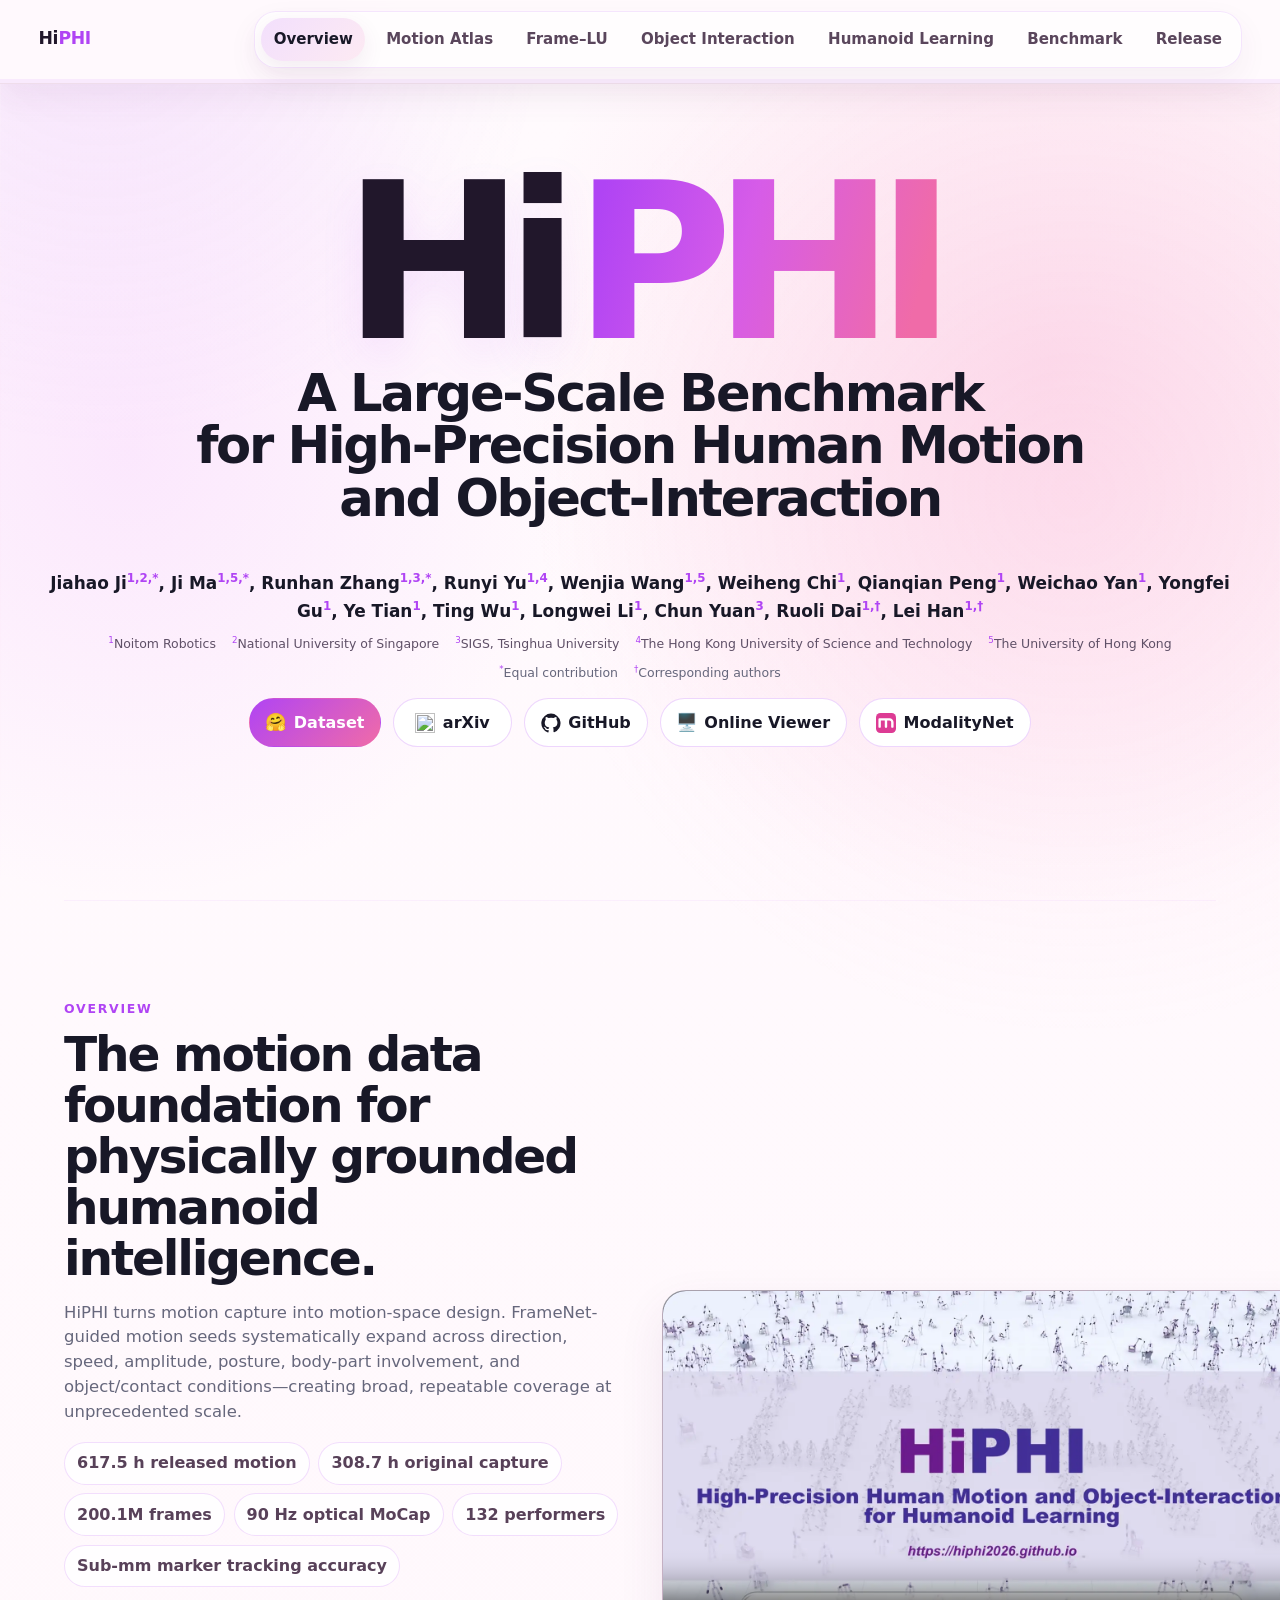
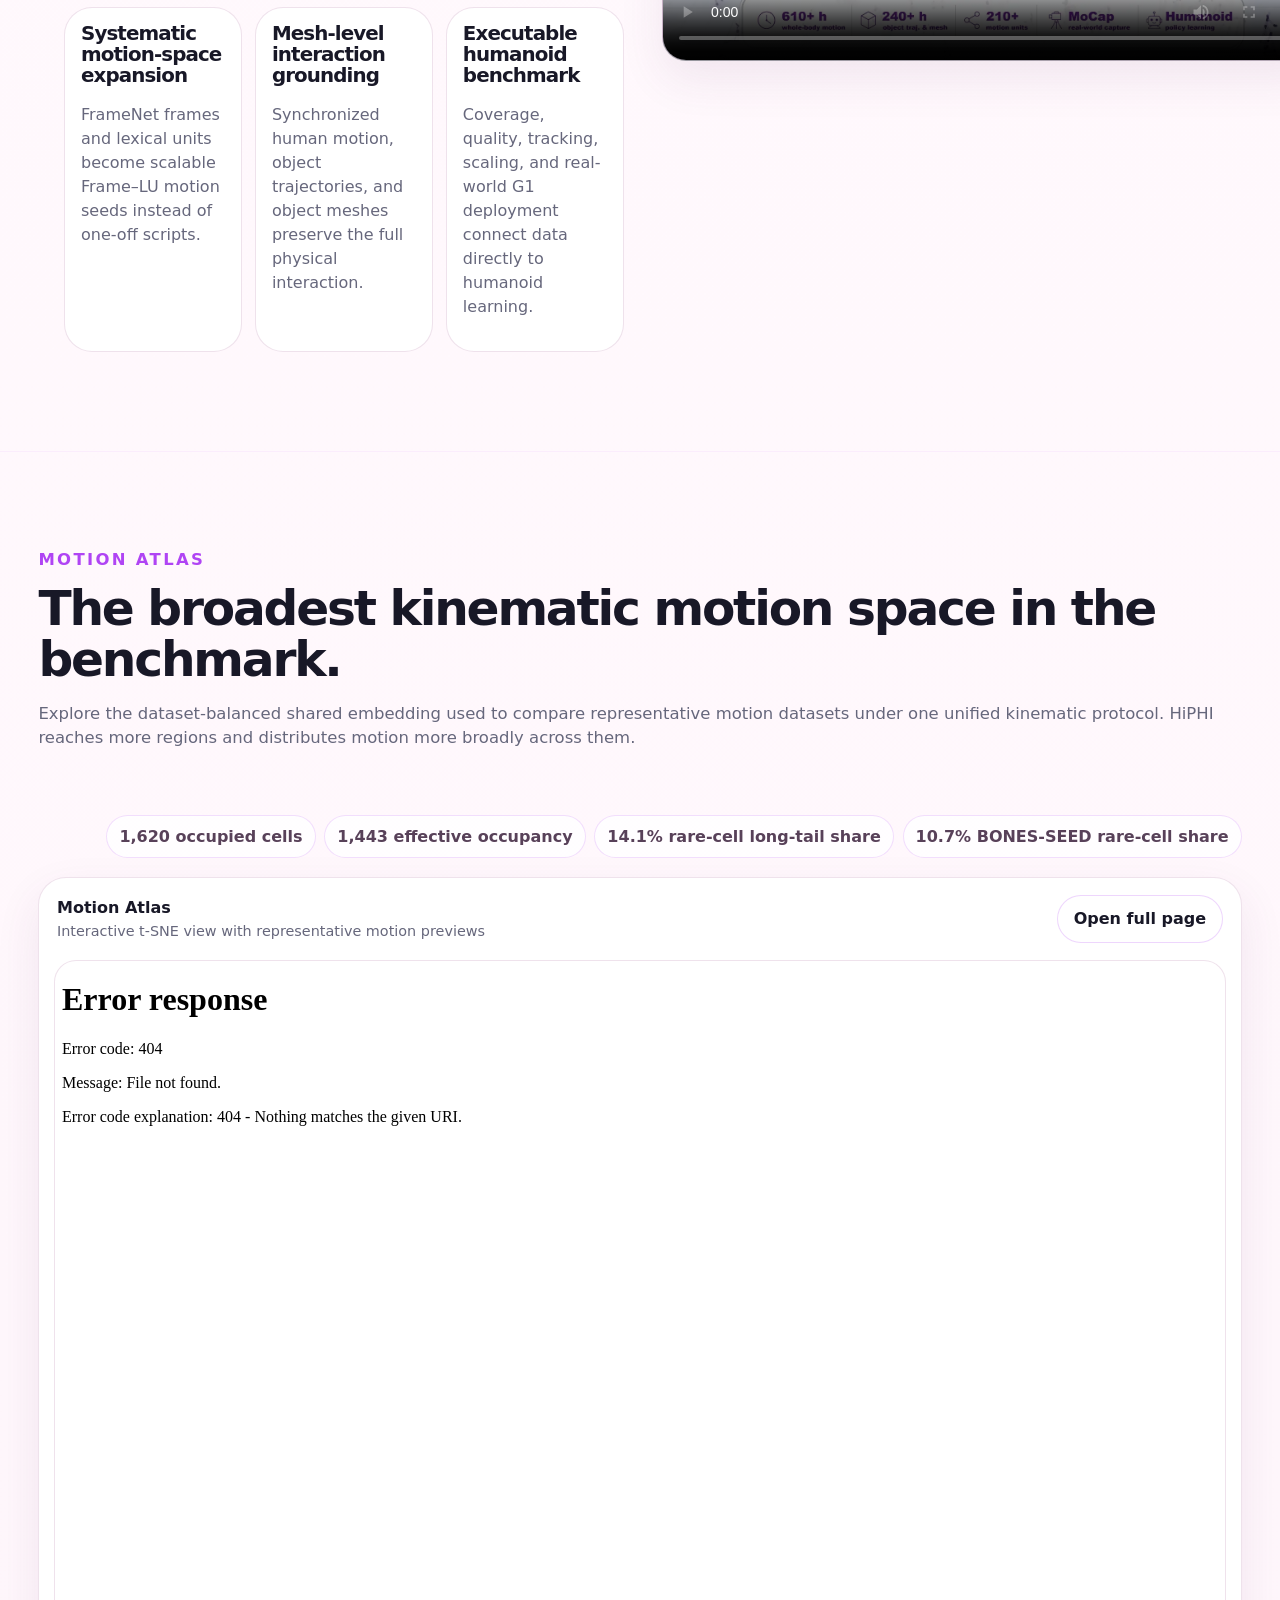
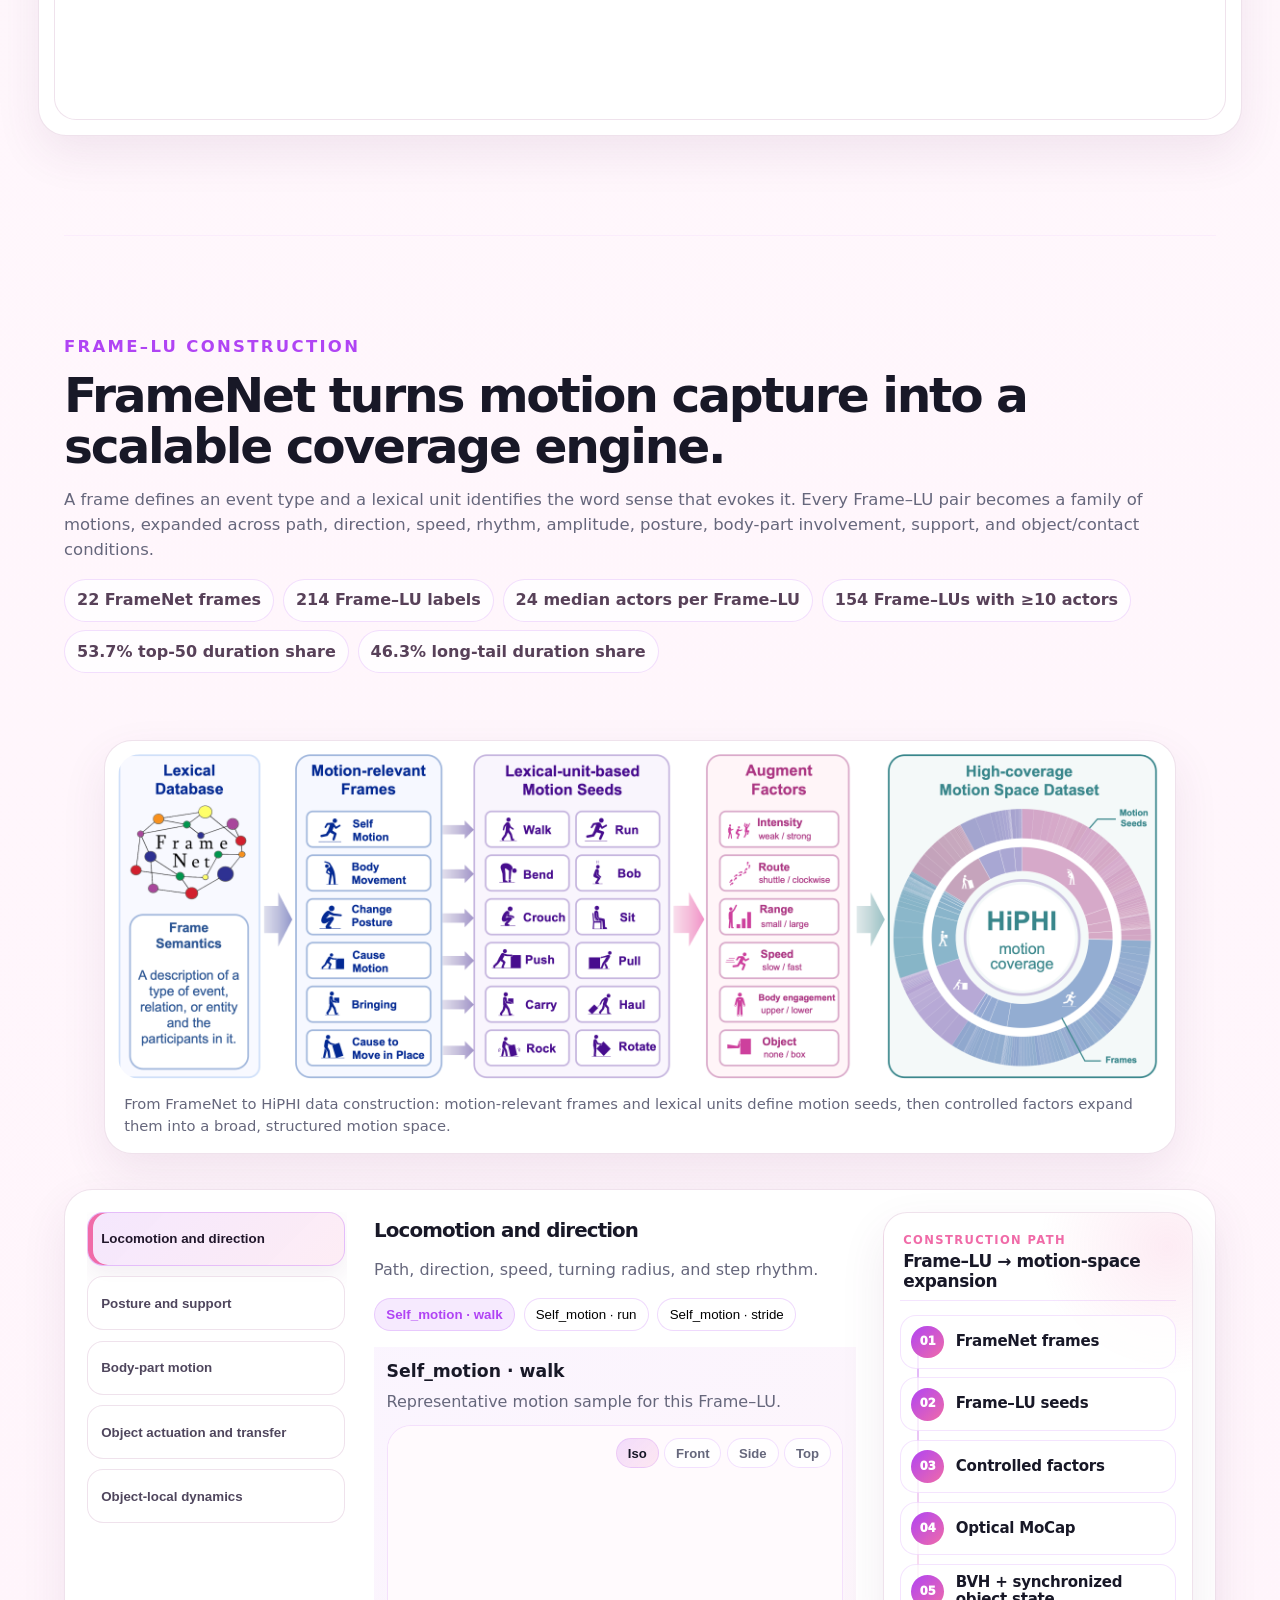
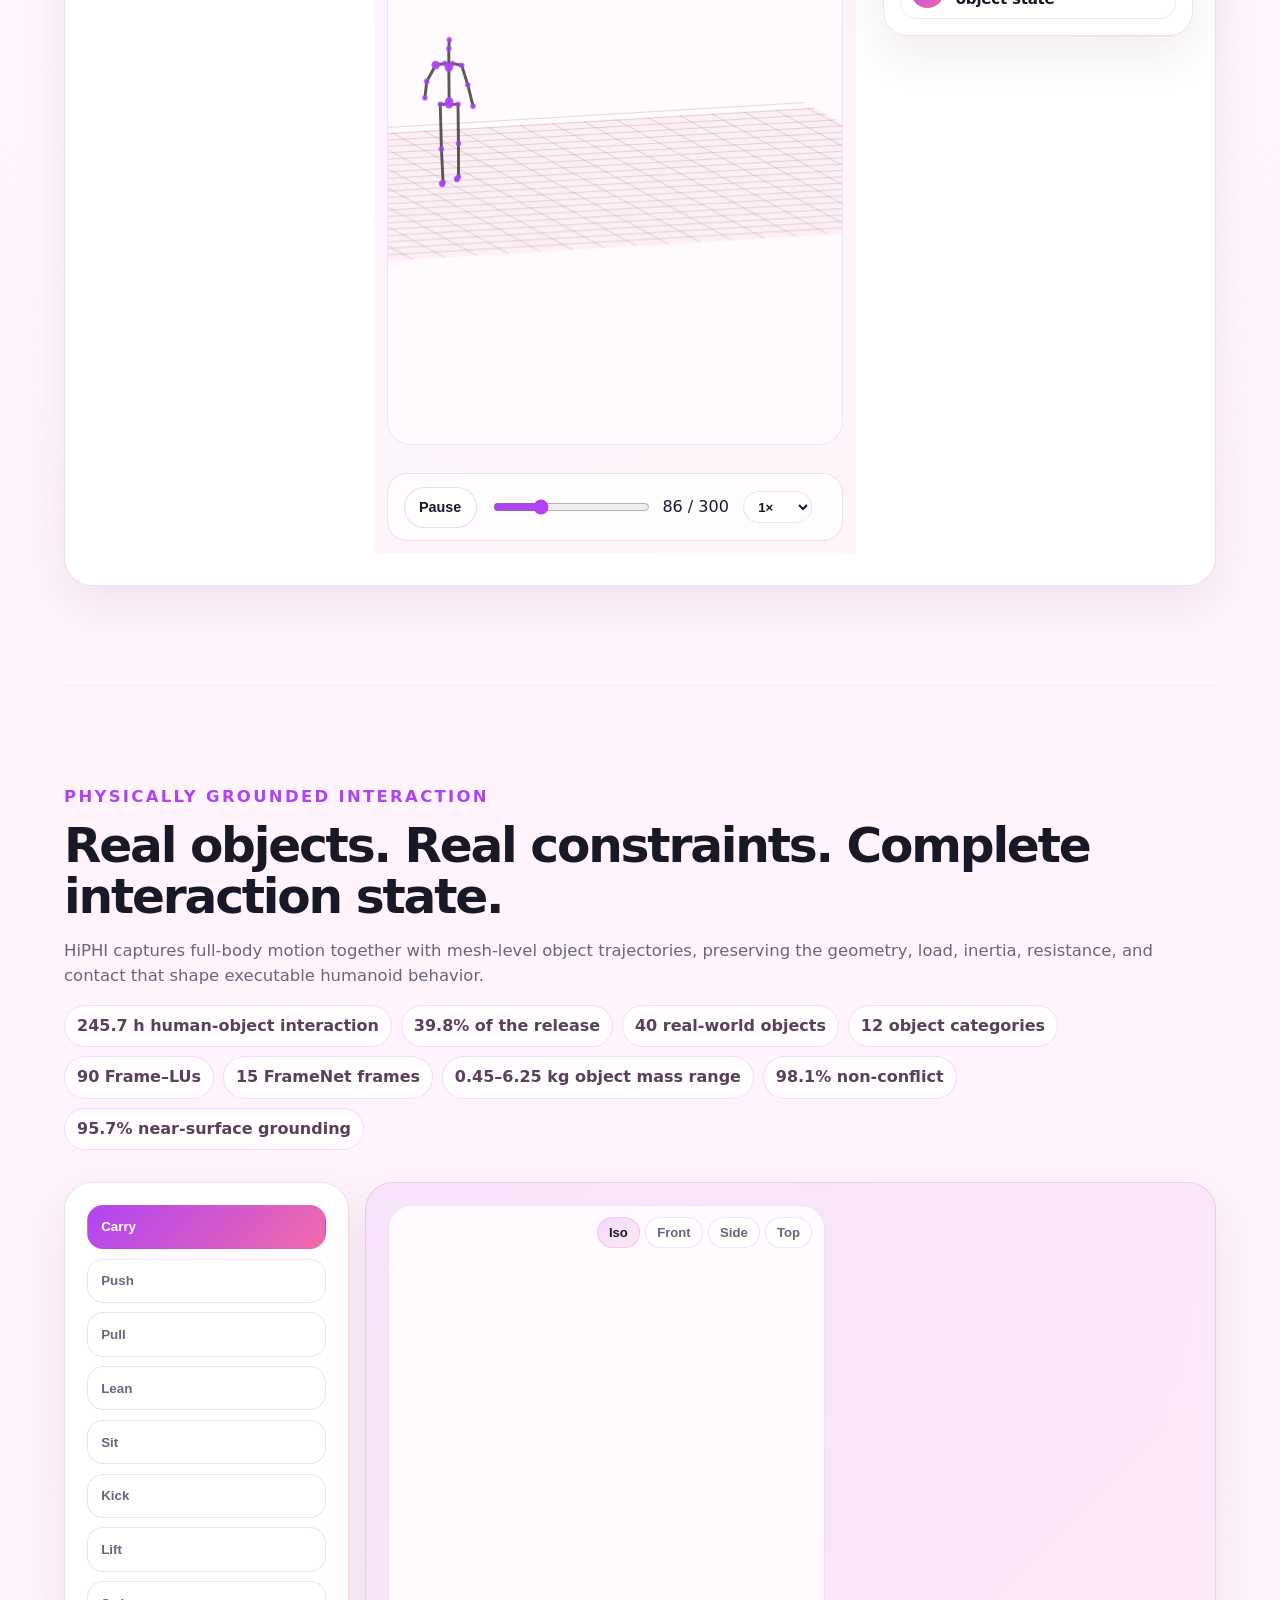
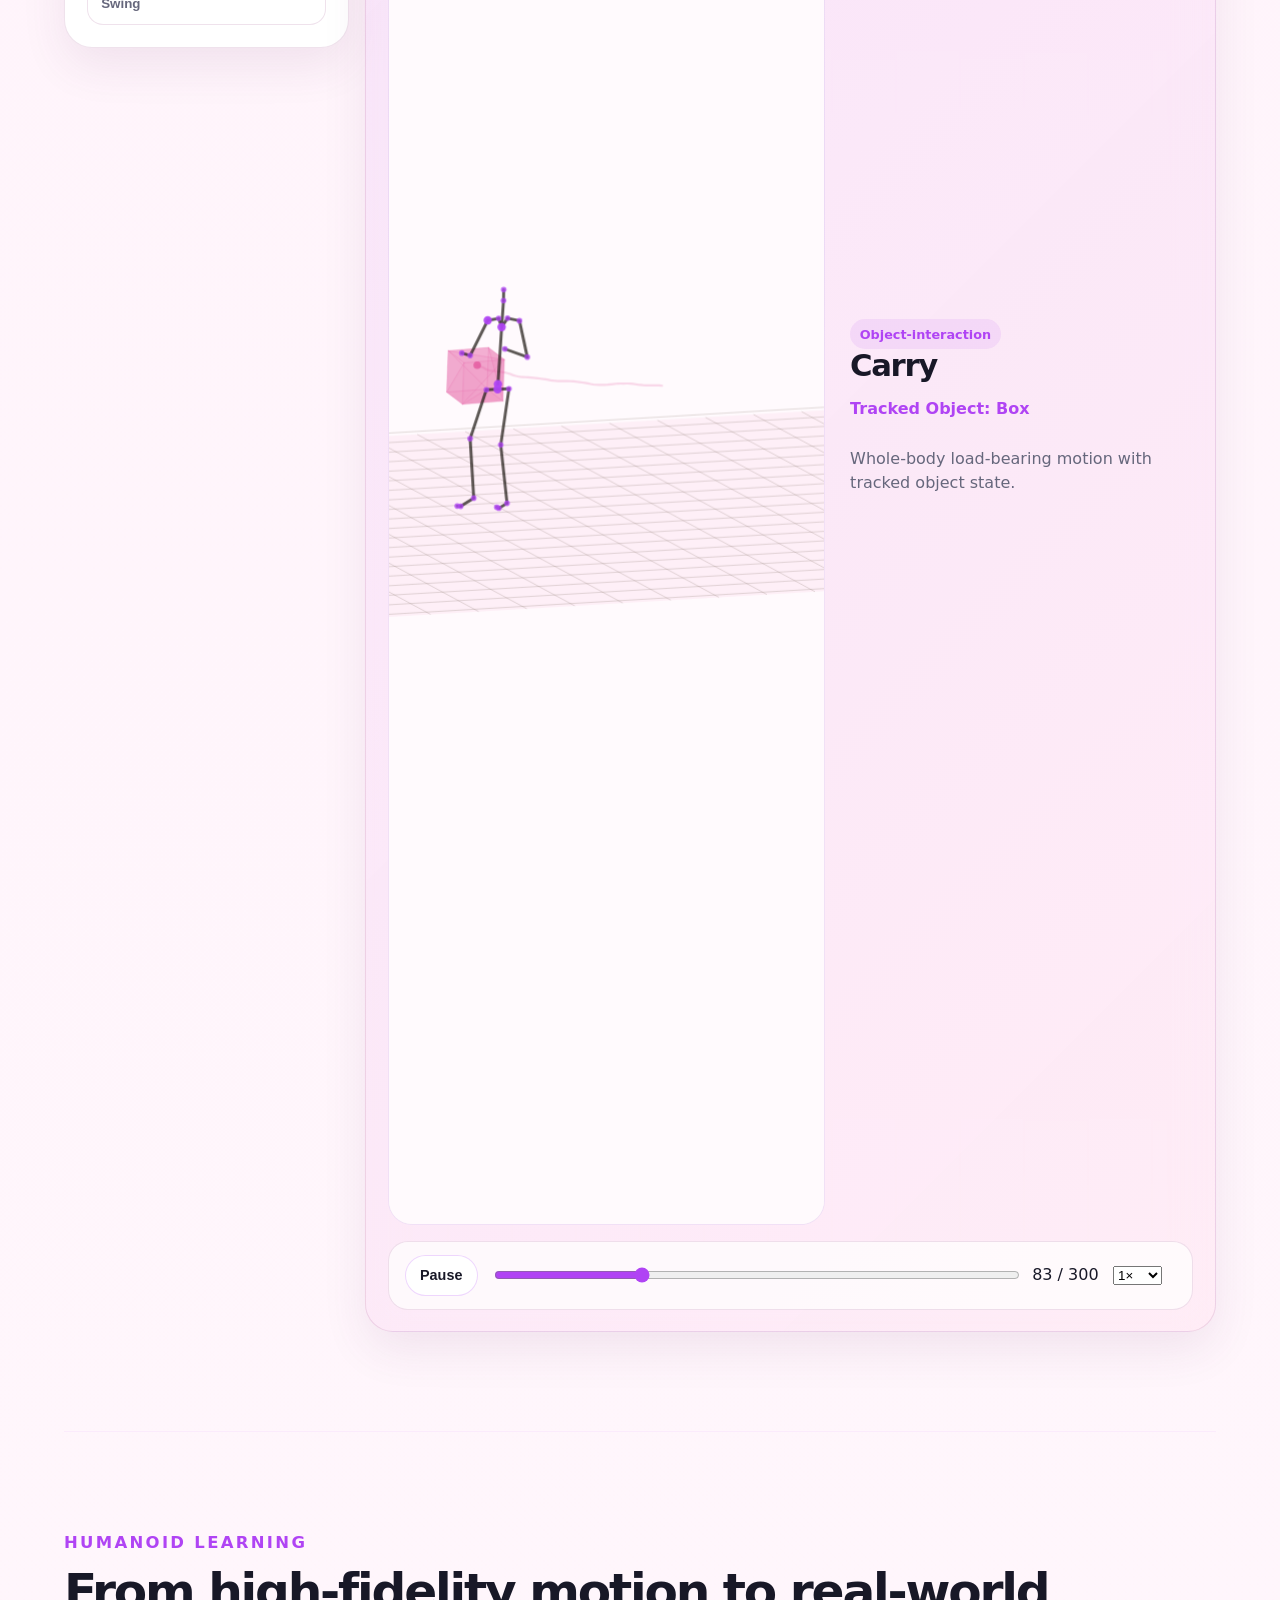
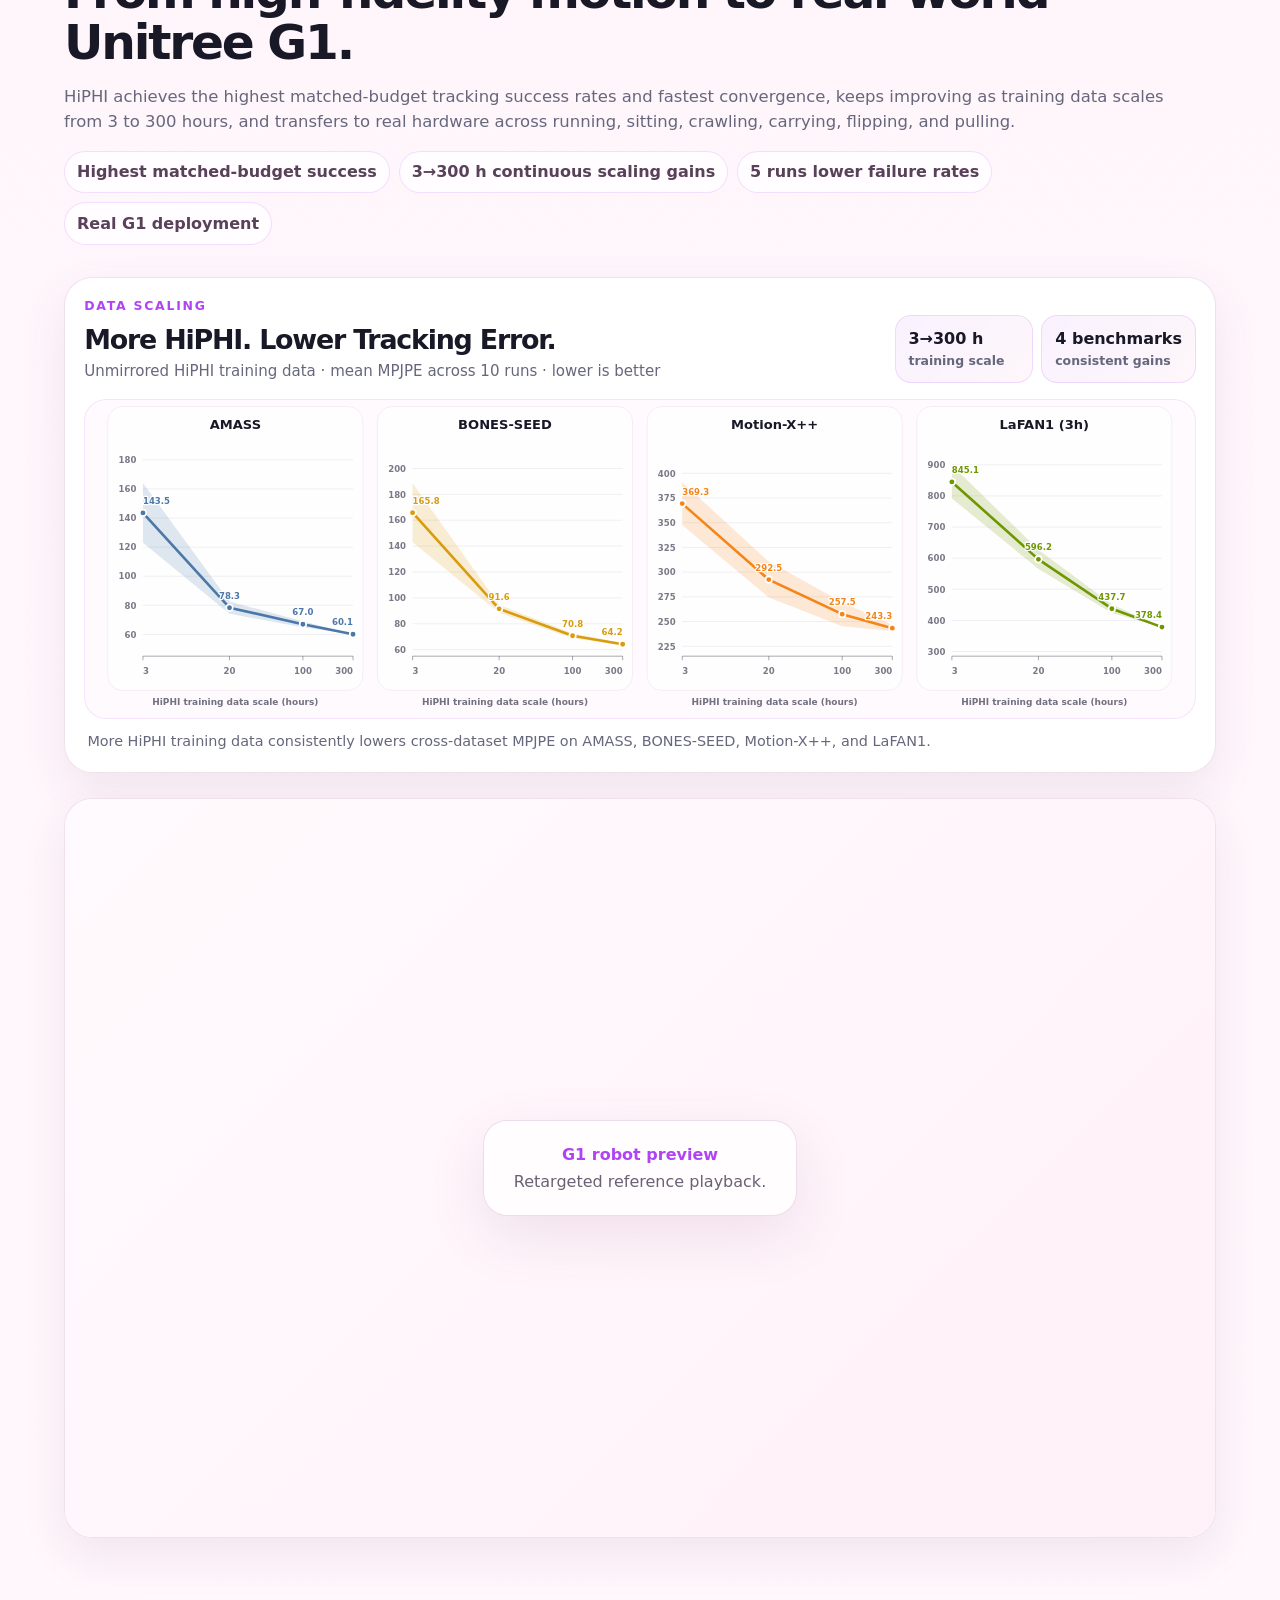
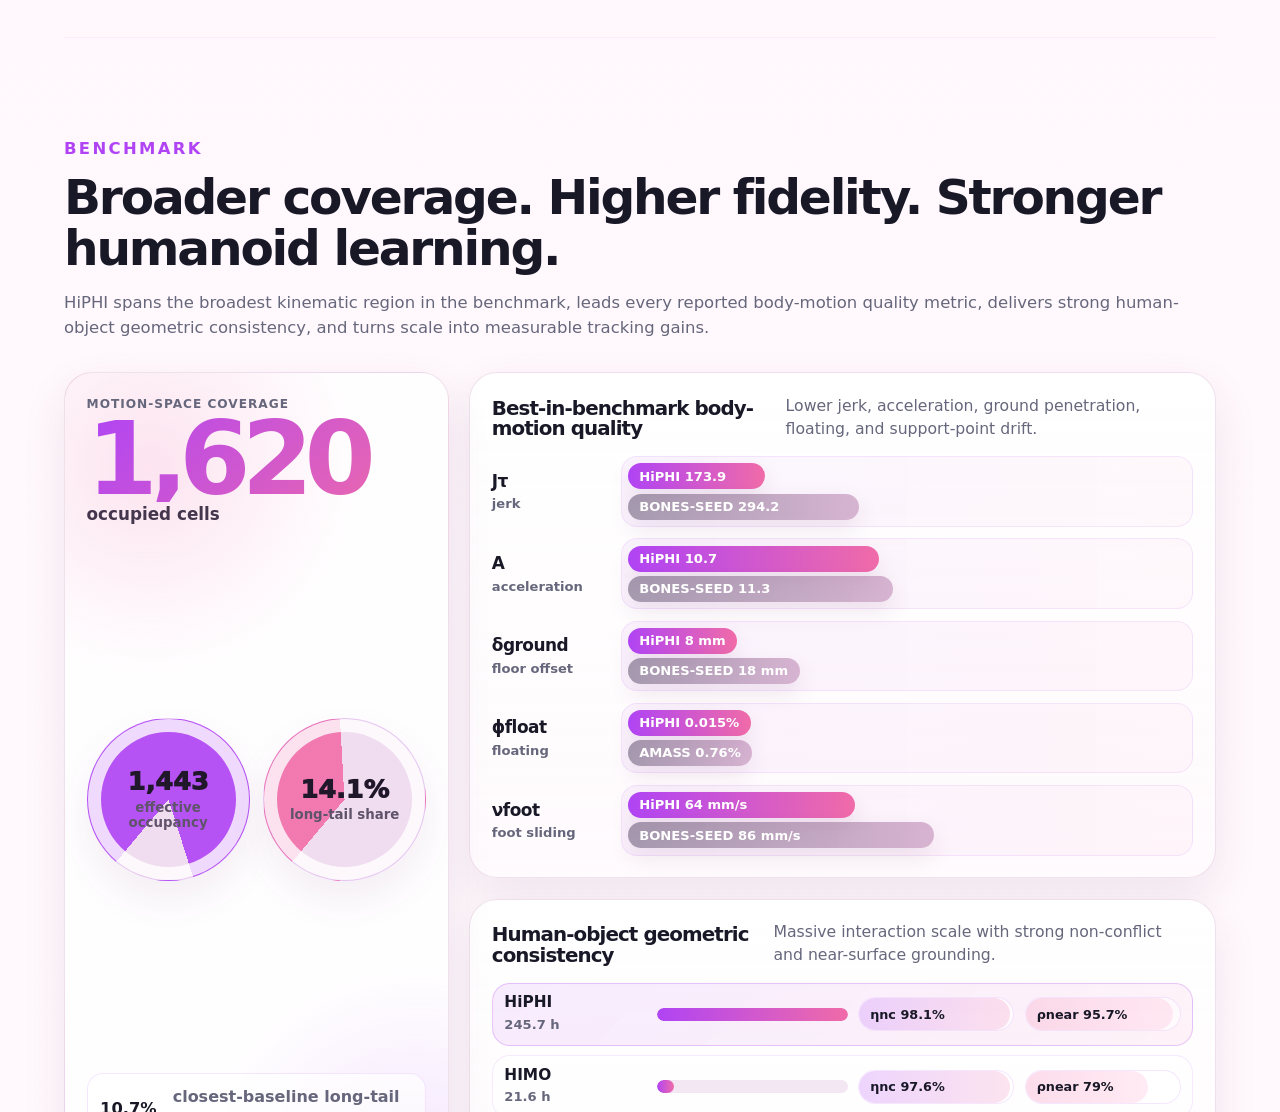
==== full.html @ 1344aebc "Link the paper and online viewer" ====
<!doctype html>
<html lang="en">
<head>
  <meta charset="utf-8">
  <meta name="viewport" content="width=device-width, initial-scale=1">
  <meta name="description" content="HiPHI is a 617.5-hour high-fidelity optical MoCap dataset and benchmark that expands motion-space coverage and powers real-world humanoid learning.">
  <title>HiPHI: A Large-Scale Benchmark for High-Precision Human Motion and Object-Interaction</title>
  <link rel="icon" href="icon.svg?v=2" type="image/svg+xml">
  <link rel="stylesheet" href="static/css/hiphi.css">
</head>
<body>
  <a class="skip-link" href="#main">Skip to content</a>
  <header class="site-header" aria-label="Primary navigation">
    <nav class="nav-shell">
      <a class="brand" href="#top" aria-label="HiPHI home"><span><span class="brand-hi">Hi</span><span class="brand-phi">PHI</span></span></a>
      <button class="nav-toggle" type="button" aria-label="Toggle navigation" aria-expanded="false">☰</button>
      <div class="nav-links" data-nav-links>
        <a href="#overview">Overview</a>
        <a href="#motion-atlas">Motion Atlas</a>
        <a href="#frame-lu">Frame–LU</a>
        <a href="#object-interaction">Object Interaction</a>
        <a href="#g1">Humanoid Learning</a>
        <a href="#benchmark">Benchmark</a>
        <a href="#release">Release</a>
      </div>
    </nav>
    <div class="scroll-progress" aria-hidden="true"><span></span></div>
  </header>

  <main id="main">
    <section id="top" class="hero section-pad site-section hero-title-cover">
      <div class="hero-bg" aria-hidden="true"></div>
      <div class="hero-shell">
        <div class="hero-main hero-main-titleonly">
          <div class="hero-copy">
            <h1 class="hero-wordmark" aria-label="HiPHI"><span class="wordmark-hi">Hi</span><span class="wordmark-phi">PHI</span></h1>
            <h2 class="title-lines"><span>A Large-Scale Benchmark</span><span>for High-Precision Human Motion</span><span>and Object-Interaction</span></h2>
            <div class="paper-byline" aria-label="Paper authors and affiliations">
              <p class="author-list">Jiahao Ji<sup>1,2,*</sup>, Ji Ma<sup>1,5,*</sup>, Runhan Zhang<sup>1,3,*</sup>, Runyi Yu<sup>1,4</sup>, Wenjia Wang<sup>1,5</sup>, Weiheng Chi<sup>1</sup>, Qianqian Peng<sup>1</sup>, Weichao Yan<sup>1</sup>, Yongfei Gu<sup>1</sup>, Ye Tian<sup>1</sup>, Ting Wu<sup>1</sup>, Longwei Li<sup>1</sup>, Chun Yuan<sup>3</sup>, Ruoli Dai<sup>1,†</sup>, Lei Han<sup>1,†</sup></p>
              <p class="affiliation-list"><span><sup>1</sup>Noitom Robotics</span><span><sup>2</sup>National University of Singapore</span><span><sup>3</sup>SIGS, Tsinghua University</span><span><sup>4</sup>The Hong Kong University of Science and Technology</span><span><sup>5</sup>The University of Hong Kong</span></p>
              <p class="author-notes"><span><sup>*</sup>Equal contribution</span><span><sup>†</sup>Corresponding authors</span></p>
            </div>
            <nav class="hero-actions project-links" aria-label="Project resources">
              <a class="btn primary" href="https://huggingface.co/datasets/noitomrobotics/HiPHI" target="_blank" rel="noopener"><span class="btn-icon" aria-hidden="true">🤗</span>Dataset</a>
              <a class="btn" href="http://arxiv.org/abs/2608.16222" target="_blank" rel="noopener"><img class="btn-icon resource-icon" src="https://arxiv.org/static/browse/0.3.4/images/icons/favicon-32x32.png" width="18" height="18" alt="" aria-hidden="true">arXiv</a>
              <a class="btn" href="https://github.com/noitom-robotics/hiphi" target="_blank" rel="noopener"><img class="btn-icon resource-icon" src="static/icons/github.svg" alt="" aria-hidden="true">GitHub</a>
              <a class="btn" href="https://hiphi-viewer.modalitynet.com/" target="_blank" rel="noopener"><span class="btn-icon" aria-hidden="true">🖥️</span>Online Viewer</a>
              <a class="btn" href="https://modalitynet.com/" target="_blank" rel="noopener"><img class="btn-icon resource-icon" src="static/icons/modalitynet.svg" alt="" aria-hidden="true">ModalityNet</a>
            </nav>
          </div>
        </div>
      </div>
    </section>

    <section id="overview" class="section-pad content-grid overview-grid site-section">
      <div class="overview-copy">
        <p class="eyebrow">Overview</p>
        <h2>The motion data foundation for physically grounded humanoid intelligence.</h2>
        <p class="section-lede">HiPHI turns motion capture into motion-space design. FrameNet-guided motion seeds systematically expand across direction, speed, amplitude, posture, body-part involvement, and object/contact conditions—creating broad, repeatable coverage at unprecedented scale.</p>
        <div class="metric-chips overview-facts" aria-label="Dataset facts">
          <span><b data-stat-key="totalDurationHours" data-stat-format="hours">617.5 h</b> released motion</span>
          <span><b data-stat-key="originalDurationHours" data-stat-format="hours">308.7 h</b> original capture</span>
          <span><b data-stat-key="totalFramesMillions" data-stat-format="millions">200.1M</b> frames</span>
          <span><b data-stat-key="captureFrameRateHz" data-stat-format="hz">90 Hz</b> optical MoCap</span>
          <span><b data-stat-key="performers">132</b> performers</span>
          <span><b>Sub-mm</b> marker tracking accuracy</span>
        </div>
        <div class="overview-cards">
          <article class="card"><h3>Systematic motion-space expansion</h3><p>FrameNet frames and lexical units become scalable Frame–LU motion seeds instead of one-off scripts.</p></article>
          <article class="card"><h3>Mesh-level interaction grounding</h3><p>Synchronized human motion, object trajectories, and object meshes preserve the full physical interaction.</p></article>
          <article class="card"><h3>Executable humanoid benchmark</h3><p>Coverage, quality, tracking, scaling, and real-world G1 deployment connect data directly to humanoid learning.</p></article>
        </div>
      </div>
      <div id="overview-video" class="video-frame overview-video cardless">
        <video controls preload="metadata" poster="static/images/hero_poster.webp">
          <source src="static/videos/HiPHI_demo_video_web.mp4" type="video/mp4">
        </video>
      </div>
    </section>

    <section id="motion-atlas" class="section-pad atlas-section site-section">
      <div class="wide-grid section-heading atlas-heading">
        <div>
          <p class="eyebrow">Motion Atlas</p>
          <h2>The broadest kinematic motion space in the benchmark.</h2>
          <p>Explore the dataset-balanced shared embedding used to compare representative motion datasets under one unified kinematic protocol. HiPHI reaches more regions and distributes motion more broadly across them.</p>
        </div>
        <div class="metric-chips atlas-metrics">
          <span><b data-stat-key="occupiedCells">1620</b> occupied cells</span>
          <span><b data-stat-key="effectiveOccupancy">1443</b> effective occupancy</span>
          <span><b data-stat-key="longTailSharePercent" data-stat-format="percent">14.1%</b> rare-cell long-tail share</span>
          <span><b data-stat-key="closestBaselineLongTailSharePercent" data-stat-format="percent">10.7%</b> BONES-SEED rare-cell share</span>
        </div>
      </div>
      <div class="atlas-frame-wrap wide-grid card">
        <div class="module-head">
          <div><strong>Motion Atlas</strong><span>Interactive t-SNE view with representative motion previews</span></div>
          <a class="btn" href="static/interactive/tSNE_explorer.html" target="_blank" rel="noopener">Open full page</a>
        </div>
        <iframe title="HiPHI Motion Atlas" src="static/interactive/tSNE_explorer.html" loading="lazy"></iframe>
      </div>
    </section>

    <section id="frame-lu" class="section-pad content-grid frame-section site-section">
      <div class="section-heading compact">
        <p class="eyebrow">Frame–LU construction</p>
        <h2>FrameNet turns motion capture into a scalable coverage engine.</h2>
        <p>A frame defines an event type and a lexical unit identifies the word sense that evokes it. Every Frame–LU pair becomes a family of motions, expanded across path, direction, speed, rhythm, amplitude, posture, body-part involvement, support, and object/contact conditions.</p>
        <div class="metric-chips">
          <span><b data-stat-key="framenetFrames">22</b> FrameNet frames</span>
          <span><b data-stat-key="frameLuLabels">214</b> Frame–LU labels</span>
          <span><b data-stat-key="medianActorsPerFrameLu">24</b> median actors per Frame–LU</span>
          <span><b data-stat-key="frameLusAtLeast10Actors">154</b> Frame–LUs with ≥10 actors</span>
          <span><b data-stat-key="top50FrameLuDurationSharePercent" data-stat-format="percent">53.7%</b> top-50 duration share</span>
          <span><b data-stat-key="remainingFrameLuDurationSharePercent" data-stat-format="percent">46.3%</b> long-tail duration share</span>
        </div>
      </div>
      <figure class="pipeline-figure card">
        <img src="static/images/framenet_pipeline.png" alt="Figure showing the FrameNet to HiPHI data-construction pipeline" loading="lazy">
        <figcaption>From FrameNet to HiPHI data construction: motion-relevant frames and lexical units define motion seeds, then controlled factors expand them into a broad, structured motion space.</figcaption>
      </figure>
      <div class="browser-grid card">
        <div class="family-list" data-frame-family-list></div>
        <div class="example-panel">
          <h3 data-frame-family-title>Loading motion units…</h3>
          <p data-frame-family-description></p>
          <div class="lu-chip-wrap" data-lu-chips></div>
          <div class="preview-card skeleton-card" data-lu-preview>
            <div class="skeleton-lines" aria-hidden="true"></div>
            <div><strong>Representative motion preview</strong><p>Select a Frame–LU chip to inspect a representative motion preview.</p></div>
          </div>
        </div>
        <div class="pipeline card soft-card pipeline-flow frame-flow" aria-label="HiPHI data pipeline">
          <div class="flow-head">
            <span>Construction path</span>
            <strong>Frame–LU → motion-space expansion</strong>
          </div>
          <ol class="flow-steps">
            <li><span>01</span><b>FrameNet frames</b></li>
            <li><span>02</span><b>Frame–LU seeds</b></li>
            <li><span>03</span><b>Controlled factors</b></li>
            <li><span>04</span><b>Optical MoCap</b></li>
            <li><span>05</span><b>BVH + synchronized object state</b></li>
          </ol>
        </div>
      </div>
    </section>

    <section id="object-interaction" class="section-pad content-grid object-section site-section">
      <div class="section-heading compact">
        <p class="eyebrow">Physically grounded interaction</p>
        <h2>Real objects. Real constraints. Complete interaction state.</h2>
        <p>HiPHI captures full-body motion together with mesh-level object trajectories, preserving the geometry, load, inertia, resistance, and contact that shape executable humanoid behavior.</p>
        <div class="metric-chips">
          <span><b data-stat-key="strictObjectInteractionHours" data-stat-format="hours">245.7 h</b> human-object interaction</span>
          <span><b data-stat-key="strictObjectInteractionSharePercent" data-stat-format="percent">39.8%</b> of the release</span>
          <span><b data-stat-key="objectInstances">40</b> real-world objects</span>
          <span><b data-stat-key="objectCategories">12</b> object categories</span>
          <span><b data-stat-key="hoiFrameLuLabels">90</b> Frame–LUs</span>
          <span><b data-stat-key="hoiFrameNetFrames">15</b> FrameNet frames</span>
          <span><b>0.45–6.25 kg</b> object mass range</span>
          <span>98.1% non-conflict</span>
          <span>95.7% near-surface grounding</span>
        </div>
      </div>
      <div class="interaction-layout">
        <div class="tabs card" data-object-tabs></div>
        <article class="object-card card glass" data-object-card></article>
      </div>
    </section>

    <section id="g1" class="section-pad content-grid g1-section site-section">
      <div class="section-heading compact">
        <p class="eyebrow">Humanoid learning</p>
        <h2>From high-fidelity motion to real-world Unitree G1.</h2>
        <p>HiPHI achieves the highest matched-budget tracking success rates and fastest convergence, keeps improving as training data scales from 3 to 300 hours, and transfers to real hardware across running, sitting, crawling, carrying, flipping, and pulling.</p>
        <div class="metric-chips">
          <span><b>Highest</b> matched-budget success</span>
          <span><b>3→300 h</b> continuous scaling gains</span>
          <span><b>5 runs</b> lower failure rates</span>
          <span><b>Real G1</b> deployment</span>
        </div>
      </div>
      <figure class="card scaling-card">
        <div class="scaling-card-head">
          <div>
            <p class="eyebrow">Data scaling</p>
            <h3>More HiPHI. Lower Tracking Error.</h3>
            <p>Unmirrored HiPHI training data · mean MPJPE across 10 runs · lower is better</p>
          </div>
          <div class="scaling-kpis" aria-label="Scaling experiment summary">
            <span><b>3→300 h</b> training scale</span>
            <span><b>4 benchmarks</b> consistent gains</span>
          </div>
        </div>
        <div class="scaling-chart-scroll" tabindex="0" aria-label="Horizontally scrollable scaling chart on compact screens">
          <svg data-scaling-chart viewBox="0 0 1360 390" role="img" aria-labelledby="scaling-chart-title scaling-chart-desc">
            <title id="scaling-chart-title">HiPHI humanoid tracking scaling curves</title>
            <desc id="scaling-chart-desc">Mean MPJPE decreases as HiPHI training data increases from 3 to 300 hours across AMASS, BONES-SEED, Motion-X++, and LaFAN1.</desc>
          </svg>
        </div>
        <figcaption>More HiPHI training data consistently lowers cross-dataset MPJPE on AMASS, BONES-SEED, Motion-X++, and LaFAN1.</figcaption>
      </figure>
      <div class="g1-player card glass g1-mesh-player">
        <iframe class="g1-mesh-frame" data-heavy-iframe data-src="static/interactive/g1_motion_browser.html?embed=1" title="G1 robot mesh playback" loading="lazy" srcdoc="&lt;!doctype html&gt;&lt;meta charset=&quot;utf-8&quot;&gt;&lt;style&gt;html,body{height:100%;margin:0}body{display:grid;place-items:center;background:linear-gradient(135deg,#fffafd,#fff1f8);font-family:Inter,system-ui,sans-serif;color:#181827}.box{text-align:center;border:1px solid rgba(154,75,139,.18);border-radius:24px;padding:24px 30px;background:rgba(255,255,255,.78);box-shadow:0 20px 60px rgba(104,44,98,.10)}b{color:#b044f4}p{color:#696174;margin:.45rem 0 0}&lt;/style&gt;&lt;div class=&quot;box&quot;&gt;&lt;b&gt;G1 robot preview&lt;/b&gt;&lt;p&gt;Retargeted reference playback.&lt;/p&gt;&lt;/div&gt;"></iframe>
      </div>
    </section>

    <section id="benchmark" class="section-pad content-grid benchmark-section site-section">
      <div class="section-heading compact">
        <p class="eyebrow">Benchmark</p>
        <h2>Broader coverage. Higher fidelity. Stronger humanoid learning.</h2>
        <p>HiPHI spans the broadest kinematic region in the benchmark, leads every reported body-motion quality metric, delivers strong human-object geometric consistency, and turns scale into measurable tracking gains.</p>
      </div>
      <div class="benchmark-redesign">
        <article class="card glass benchmark-hero-card">
          <div class="benchmark-kpi-main">
            <span>Motion-space coverage</span>
            <strong data-stat-key="occupiedCells">1620</strong>
            <em>occupied cells</em>
          </div>
          <div class="coverage-rings" aria-label="Coverage summary">
            <div class="coverage-ring ring-primary"><span data-stat-key="effectiveOccupancy">1443</span><small>effective occupancy</small></div>
            <div class="coverage-ring ring-secondary"><span data-stat-key="longTailSharePercent" data-stat-format="percent">14.1%</span><small>long-tail share</small></div>
          </div>
          <div class="benchmark-mini-stats">
            <span><b data-stat-key="closestBaselineLongTailSharePercent" data-stat-format="percent">10.7%</b> closest-baseline long-tail share</span>
            <span><b>55×55</b> coverage grid</span>
            <span><b>HiPHI</b> highlighted across comparisons</span>
          </div>
        </article>

        <article class="card benchmark-visual-card benchmark-precision-card">
          <div class="benchmark-card-head">
            <h3>Best-in-benchmark body-motion quality</h3>
            <p>Lower jerk, acceleration, ground penetration, floating, and support-point drift.</p>
          </div>
          <div class="precision-bars" data-precision-bar-list></div>
        </article>

        <article class="card benchmark-visual-card benchmark-object-card">
          <div class="benchmark-card-head">
            <h3>Human-object geometric consistency</h3>
            <p>Massive interaction scale with strong non-conflict and near-surface grounding.</p>
          </div>
          <div class="object-benchmark-bars" data-object-bar-list></div>
        </article>

        <article class="card table-card benchmark-table-card">
          <div class="benchmark-card-head">
            <h3>Detailed values</h3>
            <p>Compact numeric tables for exact comparison.</p>
          </div>
          <div class="benchmark-table-columns">
            <div class="table-wrap" data-body-table></div>
            <div class="table-wrap" data-object-table></div>
          </div>
        </article>
      </div>
    </section>

    <section id="release" class="section-pad content-grid release-section site-section">
      <div class="release-top">
        <div class="release-copy">
          <p class="eyebrow">Release</p>
          <h2>A research-ready benchmark built to scale.</h2>
          <p>The 617.5-hour release combines high-fidelity BVH motion, synchronized object trajectories and meshes, Frame–LU indexing, natural-language descriptions, and rich metadata in one unified resource for humanoid learning.</p>
        </div>
      </div>
      <div class="release-grid release-grid-wide">
        <article class="release-list card release-format-card">
          <h3>Data format</h3>
          <ul class="release-format-list">
            <li><b>BVH</b><span>human motion</span></li>
            <li><b>Object trajectories</b><span>synchronized state</span></li>
            <li><b>Object meshes</b><span>interaction geometry</span></li>
            <li><b>Frame–LU index</b><span>motion-space meaning</span></li>
            <li><b>Descriptions + metadata</b><span>retrieval-ready records</span></li>
          </ul>
        </article>
        <article class="release-list card release-metadata-card">
          <h3>Metadata fields</h3>
          <div class="field-list release-field-grid">
            <span>motion_id</span><span>frame</span><span>lu</span><span>frame_lu</span><span>duration_sec</span><span>frame_count</span><span>actor_id</span><span>text_annotation</span><span>is_hoi</span><span>object_categories</span><span>mirrored</span><span>dataset</span><span>fps</span><span>actor_metadata</span><span>objects</span><span>object_id</span><span>object_category</span><span>trajectory_path</span><span>mesh_id</span><span>mesh_path</span>
          </div>
        </article>
        <article class="release-list card release-license-card">
          <h3>License</h3>
          <p>ModalityNet Open Research License v1.0 for non-commercial scientific research, education, and evaluation.</p>
        </article>
      </div>
    </section>
  </main>

  <footer class="site-footer">
    <div class="content-grid footer-grid">
      <strong>HiPHI</strong>
      <span>High-fidelity motion data for physically grounded humanoid learning.</span>
    </div>
  </footer>

  <script src="static/js/main.js" defer></script>
</body>
</html>
---- static/css/hiphi.css ----
:root {
  --bg: #fffafd;
  --panel: #ffffff;
  --panel-soft: rgba(255, 255, 255, 0.82);
  --ink: #181827;
  --muted: #66677c;
  --line: rgba(154, 75, 139, 0.16);
  --purple: #b044f4;
  --violet: #d65ce8;
  --blue: #f06ba8;
  --pink: #f06ba8;
  --cyan: #ff9ac8;
  --shadow: 0 18px 46px rgba(104, 44, 98, 0.09);
  --radius: 28px;
  --radius-sm: 16px;
  --page-max: 1600px;
  --wide-max: 1680px;
}

* { box-sizing: border-box; }
html { scroll-behavior: smooth; }
body {
  margin: 0;
  background:
    radial-gradient(circle at 8% 0, rgba(176,68,244,.10), transparent 28rem),
    radial-gradient(circle at 84% 4%, rgba(255,154,200,.13), transparent 34rem),
    linear-gradient(180deg, #fffafd 0%, #fff4fb 48%, #fffafd 100%);
  color: var(--ink);
  font-family: Inter, ui-sans-serif, system-ui, -apple-system, BlinkMacSystemFont, "Segoe UI", sans-serif;
  line-height: 1.5;
}
img, video, iframe { max-width: 100%; display: block; }
a { color: inherit; text-decoration: none; }
p { color: var(--muted); }
.skip-link { position: absolute; left: -999px; top: 1rem; background: var(--ink); color: white; padding: .7rem 1rem; border-radius: 999px; z-index: 20; }
.skip-link:focus { left: 1rem; }

.site-header { position: sticky; top: 0; z-index: 10; backdrop-filter: blur(18px); background: rgba(255,250,253,.84); border-bottom: 1px solid var(--line); }
.nav-shell { width: min(94vw, var(--wide-max)); margin: 0 auto; padding: .82rem 0; display: flex; align-items: center; justify-content: space-between; gap: 1.5rem; }
.brand { display: inline-flex; align-items: center; gap: .65rem; font-weight: 860; letter-spacing: -.02em; white-space: nowrap; }
.nav-links { display: flex; align-items: center; gap: .28rem; flex-wrap: wrap; justify-content: flex-end; }
.nav-links a { color: var(--muted); padding: .5rem .78rem; border-radius: 999px; font-size: .93rem; }
.nav-links a.active, .nav-links a:hover { color: var(--ink); background: rgba(176,68,244,.09); }
.nav-toggle { display: none; border: 0; background: white; border-radius: 12px; padding: .55rem .75rem; box-shadow: var(--shadow); }
.scroll-progress { height: 3px; background: rgba(176,68,244,.08); }
.scroll-progress span { display: block; width: 0; height: 100%; background: linear-gradient(90deg, var(--purple), var(--blue), var(--cyan)); }

.content-grid { width: min(90vw, var(--page-max)); margin: 0 auto; }
.wide-grid { width: min(94vw, var(--wide-max)); margin: 0 auto; }
.section-pad { padding: 5.25rem 0; }
.card { background: var(--panel); border: 1px solid var(--line); border-radius: var(--radius); box-shadow: var(--shadow); padding: 1.35rem; }
.glass { background: var(--panel-soft); backdrop-filter: blur(18px); }
.soft-card { background: linear-gradient(135deg, rgba(176,68,244,.075), rgba(240,107,168,.07)); }
.eyebrow { color: var(--purple); text-transform: uppercase; font-size: .78rem; letter-spacing: .14em; font-weight: 860; margin: 0 0 .65rem; }
h1, h2, h3 { letter-spacing: -.045em; line-height: 1.05; margin: 0 0 .85rem; }
h1 { font-size: clamp(6rem, 11vw, 10.5rem); line-height: .86; }
h2 { font-size: clamp(2.2rem, 3.8vw, 4.4rem); }
h3 { font-size: 1.24rem; }
.section-lede, .hero-lede, .section-heading p { font-size: clamp(1.03rem, 1vw, 1.2rem); }
.section-heading { margin-bottom: 2rem; }
.section-heading.compact { max-width: 1120px; }

.hero { position: relative; overflow: hidden; padding-top: 5rem; padding-bottom: 3.2rem; }
.hero-bg { position: absolute; inset: 0; background: radial-gradient(circle at 10% 45%, rgba(231,136,255,.16), transparent 28rem), radial-gradient(circle at 82% 35%, rgba(240,107,168,.18), transparent 34rem); pointer-events: none; }
.hero-shell { position: relative; width: min(92vw, var(--wide-max)); margin: 0 auto; }
.hero-main { display: grid; grid-template-columns: minmax(560px, .92fr) minmax(680px, 1.08fr); gap: clamp(2rem, 3vw, 4rem); align-items: center; }
.hero-copy { min-width: 0; }
.hero h2 { max-width: 980px; font-size: clamp(2.05rem, 3vw, 3.6rem); }
.hero-lede { max-width: 900px; color: #4f5064; }
.hero-actions, .button-row { display: flex; flex-wrap: wrap; gap: .75rem; margin-top: 1.25rem; }
.btn { display: inline-flex; align-items: center; justify-content: center; min-height: 2.55rem; padding: .7rem 1rem; border-radius: 999px; border: 1px solid rgba(176,68,244,.22); background: white; color: var(--ink); font-weight: 800; cursor: pointer; transition: transform .18s ease, box-shadow .18s ease, background .18s ease; }
.btn:hover { transform: translateY(-1px); box-shadow: 0 12px 30px rgba(104,44,98,.12); }
.btn:focus-visible { outline: 3px solid rgba(176,68,244,.34); outline-offset: 3px; }
.btn.primary { color: white; background: linear-gradient(135deg, var(--purple), var(--pink)); border-color: transparent; }
.btn.muted { color: var(--muted); background: rgba(255,255,255,.68); }
.btn-icon { display: inline-flex; margin-right: .48rem; font-size: 1.08em; line-height: 1; }
.project-links .btn-icon { width: 1.15em; height: 1.15em; align-items: center; justify-content: center; flex: 0 0 auto; }
.resource-icon { width: 1.15em !important; height: 1.15em !important; max-width: 1.15em; object-fit: contain; }
.project-links { width: min(980px, calc(100vw - 2rem)); justify-content: center; }
.project-links .btn { min-width: 7.4rem; }
.stat-ribbon { display: grid; grid-template-columns: repeat(6, minmax(0, 1fr)); gap: .75rem; margin-top: 1.5rem; }
.stat-ribbon div { border: 1px solid var(--line); background: rgba(255,255,255,.78); border-radius: 20px; padding: .95rem .95rem 1rem; min-height: 96px; }
.stat-ribbon strong { display: block; font-size: clamp(1.35rem, 1.6vw, 2rem); line-height: 1; }
.stat-ribbon span { color: var(--muted); font-size: .9rem; }
.hero-media { padding: .85rem; }
.video-frame { overflow: hidden; border-radius: 24px; background: linear-gradient(135deg, rgba(24,24,39,.92), rgba(104,44,98,.72)); border: 1px solid rgba(255,255,255,.5); }
.video-frame video { width: 100%; height: 100%; object-fit: cover; }
.hero-video-frame { aspect-ratio: 16 / 9; min-height: 430px; }
.loop-grid { display: grid; grid-template-columns: repeat(4, 1fr); gap: .6rem; margin-top: .75rem; }
.loop-grid video { aspect-ratio: 16 / 10; object-fit: cover; border-radius: 16px; opacity: .94; }

.overview-grid { display: grid; grid-template-columns: minmax(560px, .9fr) minmax(620px, 1.1fr); gap: clamp(2rem, 3vw, 3.5rem); align-items: center; }
.overview-cards { display: grid; grid-template-columns: repeat(3, minmax(0, 1fr)); gap: .8rem; margin-top: 1.2rem; }
.overview-cards .card { padding: 1rem; box-shadow: none; }
.overview-video { aspect-ratio: 16 / 9; box-shadow: var(--shadow); }
.cardless { padding: 0; }

.metric-chips { display: flex; flex-wrap: wrap; gap: .55rem; margin-top: 1rem; }
.metric-chips span { border: 1px solid rgba(176,68,244,.17); background: rgba(255,255,255,.78); color: #584159; padding: .52rem .75rem; border-radius: 999px; font-weight: 760; }
.atlas-heading { display: grid; grid-template-columns: minmax(620px, 1fr) minmax(480px, .78fr); gap: 2rem; align-items: end; margin-bottom: 1.2rem; }
.atlas-heading h2 { margin-bottom: .5rem; }
.atlas-metrics { justify-content: flex-end; }
.atlas-frame-wrap { padding: .9rem; overflow: hidden; }
.module-head { display: flex; align-items: center; justify-content: space-between; gap: 1rem; margin-bottom: .8rem; padding: .15rem .2rem .25rem; }
.module-head div { display: grid; gap: .1rem; }
.module-head strong { font-size: 1rem; }
.module-head span { color: var(--muted); font-size: .9rem; }
.atlas-frame-wrap iframe { width: 100%; height: clamp(760px, 52vw, 900px); border: 0; border-radius: 22px; background: white; box-shadow: inset 0 0 0 1px var(--line); }

.frame-section { display: grid; gap: 1.1rem; }
.pipeline-figure { padding: .8rem; overflow: hidden; }
.pipeline-figure img { width: 100%; max-height: 520px; object-fit: contain; background: white; border-radius: 22px; }
.pipeline-figure figcaption { color: var(--muted); font-size: .92rem; padding: .85rem .4rem .2rem; margin: 0; }
.browser-grid { display: grid; grid-template-columns: 285px minmax(0, 1fr) 350px; gap: 1rem; align-items: stretch; }
.family-list { display: grid; gap: .65rem; align-content: start; }
.family-list button, .tabs button, .segmented button { border: 1px solid var(--line); background: rgba(255,255,255,.75); color: var(--muted); border-radius: 16px; padding: .85rem; text-align: left; font-weight: 800; cursor: pointer; }
.family-list button.active, .tabs button.active, .segmented button.active { color: white; background: linear-gradient(135deg, var(--purple), var(--pink)); border-color: transparent; }
.example-panel { padding: .6rem; }
.lu-chip-wrap { display: flex; flex-wrap: wrap; gap: .55rem; margin: 1rem 0; }
.lu-chip-wrap button { border: 1px solid rgba(176,68,244,.2); background: white; border-radius: 999px; padding: .48rem .7rem; cursor: pointer; }
.lu-chip-wrap button.active { background: rgba(176,68,244,.11); color: var(--purple); font-weight: 850; }
.pipeline { display: flex; gap: .55rem; flex-wrap: wrap; align-content: center; align-items: center; font-weight: 800; }
.pipeline span { background: white; padding: .55rem .7rem; border-radius: 999px; border: 1px solid var(--line); }
.skeleton-card { display: grid; grid-template-columns: 110px 1fr; gap: 1rem; align-items: center; margin-top: 1rem; background: linear-gradient(135deg, rgba(176,68,244,.07), rgba(240,107,168,.08)); }
.skeleton-lines { height: 110px; border-radius: 24px; background: linear-gradient(135deg, rgba(176,68,244,.2), rgba(240,107,168,.14)); position: relative; }
.skeleton-lines:before { content: ""; position: absolute; inset: 18px 34px; border: 4px solid rgba(176,68,244,.45); border-left-color: transparent; border-bottom-color: transparent; border-radius: 50%; transform: rotate(18deg); }

.interaction-layout { display: grid; grid-template-columns: 285px 1fr; gap: 1rem; align-items: start; }
.tabs { display: grid; gap: .6rem; }
.object-card { min-height: 330px; display: grid; align-content: center; background: linear-gradient(135deg, rgba(176,68,244,.09), rgba(255,154,200,.1)); }
.object-visual, .g1-visual { min-height: 150px; border-radius: 22px; display: grid; place-items: center; background: radial-gradient(circle at 40% 35%, rgba(176,68,244,.32), transparent 4rem), radial-gradient(circle at 60% 65%, rgba(240,107,168,.28), transparent 4rem), rgba(255,255,255,.58); border: 1px dashed rgba(176,68,244,.3); color: var(--purple); font-weight: 900; margin-bottom: 1rem; text-align: center; padding: 1rem; }
.note, .caption { font-size: .92rem; color: var(--muted); }
.badge { display: inline-flex; align-items: center; width: fit-content; border-radius: 999px; padding: .35rem .6rem; background: rgba(176,68,244,.1); color: var(--purple); font-weight: 850; font-size: .8rem; }

.g1-summary { display: grid; grid-template-columns: repeat(3, 1fr); gap: 1rem; margin: .5rem 0 1rem; }
.g1-summary div { background: rgba(255,255,255,.72); border: 1px solid var(--line); border-radius: 20px; padding: 1rem; }
.g1-summary strong { display: block; font-size: 1.2rem; }
.g1-summary span { color: var(--muted); }
.segmented { display: flex; flex-wrap: wrap; gap: .55rem; margin-bottom: 1rem; }
.segmented button { text-align: center; border-radius: 999px; padding: .7rem .9rem; }
.gallery-grid { display: grid; grid-template-columns: repeat(3, 1fr); gap: 1rem; }
.g1-card { min-height: 285px; display: flex; flex-direction: column; justify-content: space-between; }

.benchmark-grid { display: grid; grid-template-columns: minmax(300px, .7fr) minmax(0, 1.3fr); gap: 1rem; align-items: stretch; }
.coverage-card { grid-row: span 2; }
.big-number { font-size: clamp(4rem, 6vw, 6.2rem); color: var(--purple); font-weight: 900; letter-spacing: -.07em; margin: .4rem 0; }
.table-wrap { overflow-x: auto; }
table { width: 100%; border-collapse: collapse; font-size: .93rem; }
th, td { padding: .62rem .55rem; border-bottom: 1px solid var(--line); text-align: right; white-space: nowrap; }
th:first-child, td:first-child { text-align: left; }
th { color: var(--muted); font-size: .78rem; text-transform: uppercase; letter-spacing: .06em; }
tr.highlight-row td { color: var(--purple); font-weight: 900; }

.release-section { display: grid; gap: 1.1rem; }
.release-copy { max-width: 980px; }
.release-grid { display: grid; grid-template-columns: minmax(560px, .9fr) minmax(620px, 1.1fr); gap: 1rem; }
.release-list ul { margin-top: .3rem; color: var(--muted); }
.field-list { font-family: ui-monospace, SFMono-Regular, Menlo, Consolas, monospace; font-size: .9rem; line-height: 1.7; background: rgba(176,68,244,.055); border: 1px solid var(--line); border-radius: 16px; padding: .85rem; }
.manifest-card pre { white-space: pre-wrap; word-break: break-word; background: #111226; color: #f4f4ff; border-radius: 18px; padding: 1rem; overflow: auto; max-height: 520px; }
.site-footer { border-top: 1px solid var(--line); padding: 2rem 0; color: var(--muted); }
.footer-grid { display: flex; align-items: center; justify-content: space-between; gap: 1rem; flex-wrap: wrap; }

@media (max-width: 1320px) {
  .hero-main, .overview-grid, .atlas-heading, .release-grid { grid-template-columns: 1fr; }
  .hero-video-frame { min-height: 360px; }
  .stat-ribbon { grid-template-columns: repeat(3, 1fr); }
}
@media (max-width: 980px) {
  .browser-grid, .interaction-layout { grid-template-columns: 1fr; }
  .overview-cards, .gallery-grid, .g1-summary, .benchmark-grid { grid-template-columns: 1fr; }
  .coverage-card { grid-row: auto; }
}
@media (max-width: 760px) {
  .content-grid, .wide-grid, .hero-shell, .nav-shell { width: min(94vw, var(--page-max)); }
  .section-pad { padding: 3.5rem 0; }
  .nav-toggle { display: inline-flex; }
  .nav-links { display: none; position: absolute; left: 3vw; right: 3vw; top: 4.2rem; padding: .8rem; background: rgba(255,255,255,.96); border: 1px solid var(--line); border-radius: 22px; box-shadow: var(--shadow); }
  .nav-links.open { display: grid; }
  h1 { font-size: clamp(4.5rem, 22vw, 6rem); }
  .stat-ribbon { grid-template-columns: repeat(2, 1fr); }
  .loop-grid { grid-template-columns: repeat(2, 1fr); }
  .atlas-frame-wrap iframe { height: 560px; }
}

/* V1.2 section-navigation and hero breathing-space pass. */
:root {
  --nav-height: 64px;
  --page-max: 1680px;
  --wide-max: 1760px;
}

html { scroll-padding-top: calc(var(--nav-height) + 14px); }
.site-section { position: relative; scroll-margin-top: calc(var(--nav-height) + 14px); }
.section-pad { padding: clamp(72px, 8vh, 112px) 0; }
.site-header { min-height: var(--nav-height); }
.nav-shell { min-height: calc(var(--nav-height) - 3px); padding: .45rem 0; }

.hero.section-pad {
  min-height: calc(100svh - var(--nav-height));
  display: flex;
  align-items: center;
  padding: clamp(18px, 2.2vh, 32px) 0 clamp(14px, 1.8vh, 26px);
}
.hero-shell {
  display: grid;
  grid-template-rows: minmax(0, 1fr) auto auto;
  gap: clamp(14px, 1.8vh, 24px);
}
.hero-main {
  grid-template-columns: minmax(540px, .9fr) minmax(680px, 1.1fr);
  gap: clamp(34px, 4.8vw, 86px);
  align-items: center;
}
.hero .eyebrow { margin-bottom: .45rem; max-width: 780px; }
.hero h1 {
  font-size: clamp(5.4rem, 8.5vw, 9.4rem);
  line-height: .82;
  margin-bottom: .65rem;
}
.hero h2 {
  max-width: 820px;
  font-size: clamp(2.1rem, 3.05vw, 3.45rem);
  line-height: 1;
  margin-bottom: .75rem;
}
.hero-lede { max-width: 760px; margin: .25rem 0 0; }
.hero-actions { margin-top: 1rem; }
.hero-media {
  align-self: center;
  padding: .78rem;
  max-height: min(56vh, 580px);
}
.hero-video-frame {
  min-height: 0;
  height: min(43vh, 470px);
  max-height: 470px;
  aspect-ratio: auto;
}
.loop-grid { gap: .55rem; margin-top: .62rem; }
.loop-grid video { height: clamp(64px, 8vh, 94px); aspect-ratio: auto; }
.stat-ribbon { margin-top: 0; gap: .75rem; }
.stat-ribbon div { min-height: 78px; padding: .75rem .9rem; }
.stat-ribbon strong { font-size: clamp(1.25rem, 1.45vw, 1.78rem); }

.overview-grid.site-section {
  min-height: calc(100svh - var(--nav-height));
  align-content: center;
}

@media (max-width: 1320px) {
  .hero.section-pad { min-height: auto; padding: 3.5rem 0 2rem; }
  .hero-media { max-height: none; }
  .hero-video-frame { height: auto; min-height: 360px; aspect-ratio: 16 / 9; }
  .loop-grid video { height: auto; aspect-ratio: 16 / 10; }
}

@media (max-width: 760px) {
  :root { --nav-height: 60px; }
  .section-pad { padding: 3.5rem 0; }
  .hero.section-pad { padding: 2.7rem 0 2rem; }
  .hero h1 { font-size: clamp(4.4rem, 22vw, 6rem); }
  .hero h2 { font-size: clamp(2rem, 10vw, 2.65rem); }
}

/* V1.3 legacy desktop compaction; V1.4/V1.5 below relax spacing and remove next controls. */
@media (min-width: 1321px) and (min-height: 900px) {
  html { scroll-padding-top: var(--nav-height); }
  .site-section { scroll-margin-top: var(--nav-height); }
  .site-section:not(.hero) { min-height: auto; padding: 42px 0 26px; }
  .section-heading { margin-bottom: 1rem; }
  .section-heading.compact { max-width: 1000px; }
  .section-heading p, .section-lede, .hero-lede { font-size: 1.02rem; }
  .eyebrow { margin-bottom: .42rem; }
  h2 { font-size: clamp(2rem, 3vw, 3.45rem); }
  h3 { font-size: 1.08rem; }
  p { margin-top: .45rem; margin-bottom: .55rem; }
  .card { padding: 1rem; }

  .hero.section-pad { padding-top: 14px; padding-bottom: 12px; }
  .hero-shell { gap: 12px; }
  .hero h1 { font-size: clamp(5rem, 7.6vw, 8.7rem); margin-bottom: .45rem; }
  .hero h2 { font-size: clamp(2rem, 2.72vw, 3.16rem); max-width: 780px; }
  .hero-video-frame { height: min(40vh, 430px); }
  .loop-grid video { height: clamp(58px, 7vh, 78px); }
  .stat-ribbon div { min-height: 72px; padding: .62rem .85rem; }

  .overview-grid.site-section {
    min-height: auto;
    grid-template-columns: minmax(520px, .92fr) minmax(650px, 1.08fr);
    gap: 38px;
    align-content: center;
  }
  .overview-copy h2 { max-width: 760px; }
  .overview-cards { gap: .65rem; margin-top: .8rem; }
  .overview-cards .card { padding: .82rem; }
  .overview-cards p { font-size: .92rem; }
  .overview-video { max-height: 430px; }
  .overview-video video { max-height: 430px; }

  .atlas-section { padding-top: 38px !important; }
  .atlas-heading {
    grid-template-columns: minmax(650px, 1fr) minmax(470px, .72fr);
    gap: 1.4rem;
    margin-bottom: .75rem;
  }
  .metric-chips { gap: .42rem; margin-top: .65rem; }
  .metric-chips span { padding: .42rem .62rem; font-size: .9rem; }
  .atlas-frame-wrap { padding: .65rem; }
  .module-head { margin-bottom: .45rem; }
  .atlas-frame-wrap iframe { height: clamp(540px, 57vh, 620px); }

  .frame-section {
    grid-template-columns: minmax(430px, .62fr) minmax(0, 1.38fr);
    grid-auto-rows: auto;
    gap: 14px 18px;
    align-content: center;
    align-items: stretch;
  }
  .frame-section .section-heading { grid-column: 1; margin-bottom: 0; }
  .frame-section .pipeline-figure { grid-column: 2; grid-row: 1 / span 2; margin: 0; min-height: 0; }
  .pipeline-figure img { max-height: 548px; border-radius: 18px; }
  .pipeline-figure figcaption { font-size: .78rem; line-height: 1.35; padding: .45rem .25rem 0; }
  .frame-section .browser-grid {
    grid-column: 1;
    grid-template-columns: 1fr;
    gap: .48rem;
    max-height: 392px;
    overflow: hidden;
    padding: .75rem;
  }
  .browser-grid .pipeline { display: none; }
  .family-list { grid-template-columns: repeat(2, minmax(0, 1fr)); gap: .4rem; }
  .family-list button { padding: .52rem .58rem; font-size: .82rem; border-radius: 13px; }
  .example-panel { padding: .15rem; }
  .lu-chip-wrap { gap: .34rem; margin: .45rem 0; max-height: 70px; overflow: hidden; }
  .lu-chip-wrap button { padding: .36rem .52rem; font-size: .82rem; }
  .skeleton-card { grid-template-columns: 68px 1fr; gap: .72rem; margin-top: .45rem; padding: .65rem; }
  .skeleton-lines { height: 68px; border-radius: 17px; }

  .object-section .interaction-layout { grid-template-columns: 230px 1fr; gap: .75rem; }
  .tabs { grid-template-columns: repeat(2, minmax(0, 1fr)); gap: .45rem; }
  .tabs button { padding: .55rem .6rem; font-size: .86rem; }
  .object-card { min-height: 270px; }
  .object-visual { min-height: 108px; border-radius: 18px; margin-bottom: .7rem; }
  .note, .caption { font-size: .84rem; }

  .g1-section .section-heading { max-width: 1320px; }
  .g1-summary { gap: .7rem; margin: .45rem 0 .7rem; }
  .g1-summary div { padding: .72rem .85rem; }
  .segmented { gap: .42rem; margin-bottom: .7rem; }
  .segmented button { padding: .52rem .72rem; font-size: .86rem; }
  .gallery-grid { grid-template-columns: repeat(6, minmax(0, 1fr)); gap: .65rem; }
  .g1-card { min-height: 232px; padding: .72rem; }
  .g1-card h3 { font-size: .98rem; margin-bottom: .35rem; }
  .g1-card p { font-size: .78rem; line-height: 1.35; }
  .g1-visual { min-height: 72px; border-radius: 16px; margin-bottom: .55rem; padding: .55rem; font-size: .86rem; }
  .badge { font-size: .72rem; padding: .25rem .48rem; }

  .benchmark-grid { grid-template-columns: minmax(270px, .55fr) minmax(0, 1.45fr); gap: .75rem; }
  .benchmark-grid .card { padding: .86rem; }
  .big-number { font-size: clamp(3rem, 4.2vw, 4.6rem); margin: .12rem 0; }
  table { font-size: .82rem; }
  th, td { padding: .38rem .42rem; }

  .release-grid { grid-template-columns: minmax(560px, .95fr) minmax(620px, 1.05fr); gap: .8rem; }
  .release-list h3 { margin-top: .45rem; margin-bottom: .25rem; }
  .release-list ul { columns: 2; margin-bottom: .35rem; }
  .field-list { font-size: .78rem; line-height: 1.45; padding: .58rem; }
  .manifest-card pre { max-height: 390px; font-size: .8rem; line-height: 1.35; }
}

@media (min-width: 1321px) and (min-height: 900px) {
  .frame-section {
    grid-template-columns: minmax(0, 1.05fr) minmax(0, .95fr);
    gap: 14px 18px;
  }
  .frame-section .section-heading {
    grid-column: 1 / -1;
    grid-row: auto;
    max-width: none;
    margin-bottom: 0;
  }
  .frame-section .section-heading h2 { max-width: 1120px; }
  .frame-section .section-heading p:not(.eyebrow) { max-width: 1320px; }
  .frame-section .metric-chips { margin-top: .45rem; }
  .frame-section .pipeline-figure {
    grid-column: 1;
    grid-row: auto;
    align-self: stretch;
    display: grid;
    grid-template-rows: minmax(0, 1fr) auto;
  }
  .frame-section .browser-grid {
    grid-column: 2;
    grid-row: auto;
    max-height: 428px;
    align-self: stretch;
  }
  .pipeline-figure img { max-height: 372px; align-self: center; }
}

/* V1.4: prominent top section directory and relaxed full-content sections. */
:root { --nav-height: 82px; }
.site-header {
  background: rgba(255, 250, 253, .92);
  box-shadow: 0 12px 34px rgba(104, 44, 98, .07);
}
.nav-shell {
  min-height: calc(var(--nav-height) - 3px);
  padding: .7rem 0;
  gap: 2rem;
}
.brand { font-size: 1.08rem; }
.nav-links {
  gap: .52rem;
  padding: .38rem;
  border: 1px solid rgba(176, 68, 244, .13);
  border-radius: 999px;
  background: rgba(255, 255, 255, .68);
  box-shadow: inset 0 0 0 1px rgba(255,255,255,.58), 0 12px 30px rgba(104,44,98,.06);
}
.nav-links a {
  padding: .72rem 1.05rem;
  font-size: 1rem;
  font-weight: 820;
  color: #5a465c;
}
.nav-links a.active,
.nav-links a:hover,
.nav-links a:focus-visible {
  color: var(--ink);
  background: linear-gradient(135deg, rgba(176,68,244,.16), rgba(240,107,168,.13));
  box-shadow: 0 8px 22px rgba(104,44,98,.08);
  outline: none;
}
.scroll-progress { height: 4px; }

html { scroll-padding-top: calc(var(--nav-height) + 18px); }
.site-section { scroll-margin-top: calc(var(--nav-height) + 18px); }
.section-pad { padding: clamp(96px, 11vh, 150px) 0; }
.site-section + .site-section { border-top: 1px solid rgba(176,68,244,.06); }

.hero.section-pad {
  min-height: auto;
  padding: clamp(74px, 9vh, 120px) 0 clamp(70px, 8vh, 112px);
}
.hero-shell { gap: clamp(22px, 3vh, 38px); }
.hero h1 { font-size: clamp(5.8rem, 8.8vw, 10.2rem); }
.hero h2 { font-size: clamp(2.25rem, 3.2vw, 3.75rem); }
.hero-video-frame { height: auto; min-height: 430px; aspect-ratio: 16 / 9; max-height: none; }
.loop-grid video { height: auto; aspect-ratio: 16 / 10; }
.stat-ribbon { margin-top: clamp(22px, 3vh, 34px); }
.stat-ribbon div { min-height: 96px; padding: .95rem; }

.overview-grid.site-section {
  min-height: auto;
  grid-template-columns: minmax(560px, .9fr) minmax(660px, 1.1fr);
}
.overview-video,
.overview-video video { max-height: none; }

.atlas-section { padding-top: clamp(96px, 10vh, 140px) !important; }
.atlas-frame-wrap iframe { height: clamp(760px, 52vw, 900px); }

.frame-section {
  grid-template-columns: 1fr;
  gap: 1.2rem;
}
.frame-section .section-heading {
  grid-column: auto;
  max-width: 1120px;
}
.frame-section .pipeline-figure {
  grid-column: auto;
  grid-row: auto;
  display: block;
}
.pipeline-figure img { max-height: 560px; }
.frame-section .browser-grid {
  grid-column: auto;
  grid-row: auto;
  grid-template-columns: 285px minmax(0, 1fr) 350px;
  max-height: none;
  overflow: visible;
}
.browser-grid .pipeline { display: flex; }
.family-list { grid-template-columns: none; }
.lu-chip-wrap { max-height: none; overflow: visible; }
.skeleton-card { grid-template-columns: 110px 1fr; }
.skeleton-lines { height: 110px; }

.object-section .interaction-layout { grid-template-columns: 285px 1fr; }
.tabs { grid-template-columns: none; }
.object-card { min-height: 330px; }
.object-visual { min-height: 150px; }

.g1-summary { margin: .5rem 0 1rem; }
.gallery-grid { grid-template-columns: repeat(3, 1fr); gap: 1rem; }
.g1-card { min-height: 285px; padding: 1.35rem; }
.g1-visual { min-height: 150px; }
.g1-card p { font-size: inherit; line-height: inherit; }

.benchmark-grid { grid-template-columns: minmax(300px, .7fr) minmax(0, 1.3fr); gap: 1rem; }
.big-number { font-size: clamp(4rem, 6vw, 6.2rem); }
table { font-size: .93rem; }
th, td { padding: .62rem .55rem; }

.release-grid { grid-template-columns: minmax(560px, .9fr) minmax(620px, 1.1fr); gap: 1rem; }
.release-list ul { columns: auto; }
.field-list { font-size: .9rem; line-height: 1.7; padding: .85rem; }
.manifest-card pre { max-height: 520px; font-size: inherit; line-height: inherit; }

@media (max-width: 1480px) {
  .nav-links a { padding: .62rem .78rem; font-size: .94rem; }
  .nav-shell { gap: 1rem; }
}
@media (max-width: 1320px) {
  :root { --nav-height: 68px; }
  .nav-links { border-radius: 22px; }
}

/* Let hero media reserve its full visual height after removing one-screen constraint. */
.hero-media { max-height: none; overflow: visible; }

/* V1.5: reviewer-facing cover hero, skeleton viewers, and release cleanup. */
.hero-title-cover {
  min-height: calc(88svh - var(--nav-height));
  display: flex;
  align-items: center;
  padding: clamp(96px, 11vh, 150px) 0 clamp(84px, 10vh, 132px);
}
.hero-title-cover .hero-shell {
  width: min(94vw, 1760px);
  display: grid;
  gap: clamp(32px, 4.5vh, 62px);
}
.hero-main-titleonly {
  grid-template-columns: 1fr !important;
  justify-items: center;
  text-align: center;
}
.hero-main-titleonly .hero-copy {
  width: min(100%, 1640px);
  display: grid;
  justify-items: center;
}
.hero-title-cover h1 {
  font-size: clamp(8rem, 17vw, 19.5rem);
  line-height: .78;
  margin: .06em 0 .09em;
  letter-spacing: -.09em;
  display: inline-flex;
  align-items: baseline;
  justify-content: center;
  gap: clamp(.06em, .8vw, .12em);
  color: inherit;
}

.hero-wordmark .wordmark-hi,
.hero-wordmark .wordmark-phi {
  display: inline-block;
  letter-spacing: -.09em;
}
.hero-wordmark .wordmark-hi {
  color: #21172b;
  text-shadow: 0 18px 44px rgba(176,68,244,.10);
}
.hero-wordmark .wordmark-phi {
  background: linear-gradient(105deg, #b044f4 8%, #d65ce8 46%, #f06ba8 92%);
  -webkit-background-clip: text;
  background-clip: text;
  color: transparent;
}
.brand-hi { color: #21172b; }
.brand-phi { color: #b044f4; margin-left: .02em; }

.hero-title-cover h2 {
  max-width: 1700px;
  font-size: clamp(2.45rem, 4vw, 5.1rem);
  line-height: 1.02;
  margin-bottom: clamp(16px, 2vh, 26px);
}
.hero-title-cover .title-lines span { display: block; white-space: nowrap; }
.hero-title-cover .hero-lede {
  max-width: 1140px;
  font-size: clamp(1.35rem, 1.65vw, 2.05rem);
  color: #5a465c;
  margin: 0;
}
.paper-byline {
  width: min(100%, 1480px);
  margin-top: clamp(24px, 3vh, 38px);
  display: grid;
  gap: .62rem;
}
.paper-byline p { margin: 0; }
.author-list {
  color: var(--ink);
  font-size: clamp(1.06rem, 1.12vw, 1.34rem);
  line-height: 1.66;
  font-weight: 780;
}
.affiliation-list,
.author-notes {
  display: flex;
  flex-wrap: wrap;
  justify-content: center;
  gap: .35rem 1rem;
  line-height: 1.5;
}
.affiliation-list { color: #5f5067; font-size: clamp(.78rem, .72vw, .9rem); }
.author-notes { color: var(--muted); font-size: .78rem; }
.paper-byline sup {
  color: var(--purple);
  font-size: .7em;
  line-height: 0;
}
.hero-title-cover .stat-ribbon {
  width: min(100%, 1540px);
  margin: 0 auto;
}
.hero-title-cover .stat-ribbon div { min-height: 104px; }

.atlas-note-card { align-content: center; }

.object-card.skeleton-object-card,
.g1-player {
  overflow: hidden;
}
.object-card.skeleton-object-card {
  align-content: stretch;
}
.object-player-layout {
  display: grid;
  grid-template-columns: minmax(0, 1.12fr) minmax(330px, .88fr);
  gap: clamp(1rem, 2vw, 1.6rem);
  align-items: stretch;
}
.skeleton-player-stage,
.object-skeleton-stage {
  position: relative;
  min-height: 430px;
  border-radius: 24px;
  overflow: hidden;
  border: 1px solid rgba(176, 68, 244, .14);
  background: radial-gradient(circle at 50% 35%, rgba(185,138,217,.14), transparent 38%), #fbfaf6;
}
.object-skeleton-stage { min-height: 390px; }
.object-view-tabs {
  position: absolute;
  top: .72rem;
  right: .72rem;
  z-index: 2;
}
.motion-canvas,
.object-motion-canvas {
  width: 100%;
  height: 100%;
  min-height: inherit;
  display: block;
}
.object-info-panel {
  display: grid;
  align-content: center;
}
.object-info-panel h3 { font-size: clamp(1.7rem, 2.4vw, 2.7rem); }
.object-object-name {
  margin: .1rem 0 .65rem;
  color: var(--purple);
  font-weight: 850;
  text-transform: capitalize;
}
.object-kv {
  display: grid;
  grid-template-columns: repeat(2, minmax(0, 1fr));
  gap: .65rem;
  margin: 1rem 0;
}
.object-kv span {
  border: 1px solid var(--line);
  border-radius: 16px;
  padding: .75rem;
  background: rgba(255,255,255,.72);
  color: var(--muted);
  font-weight: 760;
}
.player-tabs {
  display: flex;
  flex-wrap: wrap;
  justify-content: flex-end;
  gap: .45rem;
}
.player-toolbar {
  display: grid;
  justify-items: end;
  gap: .45rem;
}
.viewer-tabs {
  display: flex;
  flex-wrap: wrap;
  justify-content: flex-end;
  gap: .35rem;
}
.player-tabs button,
.viewer-tabs button {
  border: 1px solid rgba(176,68,244,.16);
  background: rgba(255,255,255,.76);
  color: var(--muted);
  border-radius: 999px;
  padding: .55rem .8rem;
  font-weight: 820;
  cursor: pointer;
}
.player-tabs button.active,
.player-tabs button:hover,
.viewer-tabs button.active,
.viewer-tabs button:hover {
  color: var(--ink);
  background: linear-gradient(135deg, rgba(176,68,244,.16), rgba(240,107,168,.13));
}
.viewer-tabs button { padding: .42rem .68rem; font-size: .82rem; }
.playbar.inline-playbar {
  display: grid;
  grid-template-columns: auto minmax(0, 1fr) auto auto auto;
  gap: .9rem;
  align-items: center;
  margin-top: 1rem;
  padding: .8rem 1rem;
  border: 1px solid var(--line);
  border-radius: 20px;
  background: rgba(255,255,255,.72);
}
.object-playbar { grid-template-columns: auto minmax(0, 1fr) auto auto; }
.playbar input[type="range"] { width: 100%; accent-color: var(--purple); }
.speed-control {
  display: inline-flex;
  align-items: center;
  gap: .45rem;
  color: var(--muted);
  font-weight: 800;
  white-space: nowrap;
}
.speed-control select {
  border: 1px solid rgba(176,68,244,.18);
  border-radius: 999px;
  padding: .48rem .7rem;
  background: white;
  color: var(--ink);
  font-weight: 820;
}
.btn.small { padding: .58rem .9rem; font-size: .9rem; }
.g1-player .skeleton-player-stage { min-height: 560px; }
.release-grid-single { grid-template-columns: 1fr !important; max-width: 1120px; margin-left: 0; }

@media (max-width: 1180px) {
  .hero-title-cover h1 { font-size: clamp(5.8rem, 22vw, 10rem); }
  
.hero-title-cover h2 { font-size: clamp(2.2rem, 7vw, 4.8rem); }
  .hero-title-cover .stat-ribbon { grid-template-columns: repeat(2, 1fr); }
  .object-player-layout { grid-template-columns: 1fr; }
  .module-head,
  .playbar.inline-playbar { grid-template-columns: 1fr; }
  .module-head { display: grid; align-items: start; }
  .player-toolbar,
  .player-tabs,
  .viewer-tabs { justify-content: flex-start; justify-items: start; }
  .g1-player .skeleton-player-stage { min-height: 480px; }
}
.overview-facts { margin: 1.1rem 0 1.25rem; }
.g1-mesh-player { padding: 0; overflow: hidden; }
.g1-mesh-frame { width: 100%; height: min(82vh, 900px); min-height: 720px; border: 0; border-radius: inherit; background: #fffafd; }
.scaling-card {
  margin: 0 0 clamp(1rem, 2vw, 1.6rem);
  padding: clamp(1rem, 1.5vw, 1.5rem);
  overflow: hidden;
}
.scaling-card-head {
  display: flex;
  align-items: flex-end;
  justify-content: space-between;
  gap: 1.5rem;
  margin-bottom: 1rem;
}
.scaling-card-head > div:first-child { max-width: 820px; }
.scaling-card-head h3 { font-size: clamp(1.45rem, 2.1vw, 2.25rem); margin-bottom: .35rem; }
.scaling-card-head p:not(.eyebrow) { margin: 0; font-size: .94rem; }
.scaling-kpis {
  display: flex;
  flex-wrap: wrap;
  justify-content: flex-end;
  gap: .55rem;
}
.scaling-kpis span {
  display: grid;
  gap: .08rem;
  min-width: 138px;
  padding: .68rem .8rem;
  border: 1px solid rgba(176,68,244,.16);
  border-radius: 16px;
  background: linear-gradient(135deg, rgba(176,68,244,.07), rgba(240,107,168,.06));
  color: var(--muted);
  font-size: .78rem;
  font-weight: 760;
}
.scaling-kpis b { color: var(--ink); font-size: 1rem; }
.scaling-chart-scroll {
  overflow-x: auto;
  overscroll-behavior-inline: contain;
  border: 1px solid rgba(176,68,244,.12);
  border-radius: 22px;
  background: #fffafd;
  scrollbar-color: rgba(176,68,244,.34) transparent;
}
.scaling-chart-scroll:focus-visible {
  outline: 3px solid rgba(176,68,244,.28);
  outline-offset: 3px;
}
.scaling-chart-scroll svg {
  display: block;
  width: 100%;
  min-width: 1080px;
  height: auto;
  font-family: Inter, ui-sans-serif, system-ui, sans-serif;
}
.scaling-panel-bg {
  fill: rgba(255,255,255,.86);
  stroke: rgba(154,75,139,.11);
}
.scaling-panel-title { fill: var(--ink); font-size: 16px; font-weight: 860; }
.scaling-grid-line { stroke: rgba(102,103,124,.13); stroke-width: 1; }
.scaling-axis,
.scaling-tick { stroke: rgba(24,24,39,.42); stroke-width: 1.1; }
.scaling-axis-label { fill: rgba(74,74,93,.74); font-size: 10.5px; font-weight: 700; }
.scaling-x-title { fill: rgba(74,74,93,.78); font-size: 11px; font-weight: 760; }
.scaling-variance-band { opacity: .18; }
.scaling-mean-line {
  fill: none;
  stroke-width: 3.2;
  stroke-linecap: round;
  stroke-linejoin: round;
}
.scaling-point { stroke: white; stroke-width: 2; }
.scaling-value-label { font-size: 10.5px; font-weight: 880; paint-order: stroke; stroke: white; stroke-width: 3px; stroke-linejoin: round; }
.scaling-card figcaption {
  padding: .75rem .2rem 0;
  color: var(--muted);
  font-size: .9rem;
}

@media (max-width: 1180px) {
  .g1-mesh-frame { min-height: 620px; height: 78vh; }
  .scaling-card-head { align-items: flex-start; flex-direction: column; }
  .scaling-kpis { justify-content: flex-start; }
}

@media (max-width: 620px) {
  .scaling-card { margin-inline: -2vw; padding: .85rem; border-radius: 22px; }
  .scaling-card-head { gap: .85rem; }
  .scaling-kpis { display: grid; grid-template-columns: repeat(2, minmax(0, 1fr)); width: 100%; }
  .scaling-kpis span { min-width: 0; }
  .scaling-chart-scroll svg { min-width: 1060px; }
}

/* V1.7: cleaner Frame-LU mini pipeline, replacing repeated arrow chips. */
.pipeline.pipeline-flow {
  position: relative;
  display: grid;
  gap: .68rem;
  align-content: center;
  padding: 1.15rem;
  overflow: hidden;
}
.pipeline.pipeline-flow::before {
  content: "";
  position: absolute;
  left: 2.18rem;
  top: 2.15rem;
  bottom: 2.15rem;
  width: 2px;
  border-radius: 999px;
  background: linear-gradient(180deg, rgba(176,68,244,.46), rgba(240,107,168,.16));
}
.pipeline.pipeline-flow .flow-step {
  position: relative;
  display: grid;
  grid-template-columns: 2rem minmax(0, 1fr);
  align-items: center;
  gap: .72rem;
  border: 1px solid rgba(176,68,244,.16);
  border-radius: 18px;
  padding: .72rem .78rem;
  background: rgba(255,255,255,.78);
  box-shadow: 0 10px 26px rgba(104,44,98,.055);
}
.pipeline.pipeline-flow .flow-step small {
  position: relative;
  z-index: 1;
  width: 2rem;
  height: 2rem;
  display: grid;
  place-items: center;
  border-radius: 999px;
  color: white;
  font-size: .72rem;
  font-weight: 920;
  background: linear-gradient(135deg, var(--purple), var(--pink));
  box-shadow: 0 8px 22px rgba(176,68,244,.18);
}
.pipeline.pipeline-flow .flow-step b {
  font-size: .98rem;
  line-height: 1.15;
  letter-spacing: -.02em;
}

/* V1.8: real BVH playback in the Frame-LU browser. */
.skeleton-card.has-frame-lu-player {
  display: block;
  padding: .78rem;
  background: linear-gradient(135deg, rgba(176,68,244,.055), rgba(240,107,168,.065));
}
.frame-lu-player { display: grid; gap: .78rem; }
.frame-lu-player-head {
  display: flex;
  align-items: flex-start;
  justify-content: space-between;
  gap: 1rem;
}
.frame-lu-player-head strong { font-size: 1.08rem; }
.frame-lu-player-head p { margin: .3rem 0 0; color: var(--muted); line-height: 1.45; }
.frame-lu-meta {
  display: flex;
  flex-wrap: wrap;
  justify-content: flex-end;
  gap: .42rem;
  max-width: 42%;
}
.frame-lu-meta span {
  border: 1px solid rgba(176,68,244,.15);
  border-radius: 999px;
  padding: .34rem .58rem;
  background: rgba(255,255,255,.72);
  color: var(--muted);
  font-size: .78rem;
  font-weight: 820;
  white-space: nowrap;
}
.frame-lu-stage {
  position: relative;
  min-height: 215px;
  border-radius: 24px;
  overflow: hidden;
  border: 1px solid rgba(176,68,244,.14);
  background: radial-gradient(circle at 50% 35%, rgba(240,107,168,.13), transparent 38%), #fffafd;
}
.frame-lu-canvas { width: 100%; height: 100%; min-height: inherit; display: block; }
.frame-lu-view-tabs {
  position: absolute;
  top: .72rem;
  right: .72rem;
  z-index: 2;
}
.frame-lu-playbar { margin-top: 0; }
.frame-lu-playbar select {
  border: 1px solid rgba(176,68,244,.18);
  border-radius: 999px;
  padding: .42rem .62rem;
  background: rgba(255,255,255,.86);
  color: var(--ink);
  font-weight: 820;
}

@media (max-width: 900px) {
  .frame-lu-player-head { display: grid; }
  .frame-lu-meta { max-width: none; justify-content: flex-start; }
  .frame-lu-stage { min-height: 160px; }
}

/* Frame-LU browser polish: persistent category rail, cleaner playback header, compact right-side flow. */
.frame-section .browser-grid {
  grid-template-columns: minmax(220px, 260px) minmax(0, 1fr) minmax(250px, 310px);
  align-items: start;
  gap: clamp(.9rem, 1.4vw, 1.35rem);
}
.frame-section .family-list {
  position: sticky;
  top: calc(var(--nav-height) + 18px);
  align-self: start;
  max-height: calc(100svh - var(--nav-height) - 44px);
  overflow: auto;
  padding-right: .1rem;
}
.frame-section .family-list button {
  position: relative;
  min-height: 54px;
  color: #4f465d;
  background: rgba(255,255,255,.82);
  transition: transform 160ms ease, border-color 160ms ease, background 160ms ease, box-shadow 160ms ease;
}
.frame-section .family-list button:hover {
  transform: translateX(3px);
  border-color: rgba(176,68,244,.28);
  background: rgba(255,246,252,.92);
}
.frame-section .family-list button.active {
  color: #21172b;
  background: linear-gradient(135deg, rgba(176,68,244,.13), rgba(240,107,168,.12));
  border-color: rgba(176,68,244,.26);
  box-shadow: inset 5px 0 0 var(--pink), 0 10px 24px rgba(104,44,98,.08);
}
.frame-lu-player-head {
  display: block;
}
.frame-lu-player-head p {
  max-width: 860px;
}
.frame-lu-meta { display: none !important; }
.pipeline.pipeline-flow.frame-flow {
  display: grid;
  align-self: start;
  gap: .9rem;
  padding: 1rem;
  border-radius: 24px;
  background:
    radial-gradient(circle at 92% 8%, rgba(240,107,168,.13), transparent 8rem),
    rgba(255,255,255,.78);
}
.pipeline.pipeline-flow.frame-flow::before { display: none; }
.frame-flow .flow-head {
  display: grid;
  gap: .18rem;
  padding: .2rem .18rem .55rem;
  border-bottom: 1px solid rgba(176,68,244,.14);
}
.frame-flow .flow-head span {
  padding: 0;
  border: 0;
  background: transparent;
  color: var(--pink);
  font-size: .72rem;
  font-weight: 900;
  letter-spacing: .12em;
  text-transform: uppercase;
}
.frame-flow .flow-head strong {
  font-size: 1.06rem;
  line-height: 1.15;
  letter-spacing: -.025em;
}
.frame-flow .flow-steps {
  position: relative;
  list-style: none;
  display: grid;
  gap: .55rem;
  margin: 0;
  padding: 0;
}
.frame-flow .flow-steps::before {
  content: "";
  position: absolute;
  left: 1.06rem;
  top: 1.15rem;
  bottom: 1.15rem;
  width: 2px;
  border-radius: 999px;
  background: linear-gradient(180deg, rgba(176,68,244,.40), rgba(240,107,168,.18));
}
.frame-flow .flow-steps li {
  position: relative;
  display: grid;
  grid-template-columns: 2.2rem minmax(0, 1fr);
  align-items: center;
  gap: .58rem;
  padding: .58rem .62rem;
  border: 1px solid rgba(176,68,244,.14);
  border-radius: 16px;
  background: rgba(255,255,255,.72);
}
.frame-flow .flow-steps li span {
  z-index: 1;
  width: 2.05rem;
  height: 2.05rem;
  display: grid;
  place-items: center;
  padding: 0;
  border: 0;
  border-radius: 999px;
  color: #fff;
  background: linear-gradient(135deg, var(--purple), var(--pink));
  font-size: .72rem;
  font-weight: 930;
}
.frame-flow .flow-steps li b {
  font-size: .94rem;
  line-height: 1.15;
  letter-spacing: -.015em;
}
@media (max-width: 1180px) {
  .frame-section .browser-grid { grid-template-columns: 1fr; }
  .frame-section .family-list { position: static; max-height: none; grid-template-columns: repeat(2, minmax(0, 1fr)); }
}


/* V1.8 benchmark redesign: visual summary cards over dense tables. */
.benchmark-section .section-heading.compact { max-width: 1180px; }
.benchmark-redesign {
  display: grid;
  grid-template-columns: minmax(360px, .68fr) minmax(0, 1.32fr);
  gap: clamp(1rem, 1.6vw, 1.45rem);
  align-items: stretch;
}
.benchmark-hero-card {
  display: grid;
  grid-row: span 2;
  gap: 1.05rem;
  align-content: space-between;
  overflow: hidden;
  background:
    radial-gradient(circle at 22% 10%, rgba(240,107,168,.18), transparent 13rem),
    radial-gradient(circle at 92% 88%, rgba(176,68,244,.14), transparent 14rem),
    rgba(255,255,255,.82);
}
.benchmark-kpi-main span,
.benchmark-card-head p,
.precision-label span,
.object-compare-name span { color: var(--muted); }
.benchmark-kpi-main span {
  display: block;
  font-weight: 900;
  letter-spacing: .08em;
  text-transform: uppercase;
  font-size: .76rem;
}
.benchmark-kpi-main strong {
  display: block;
  margin: .16rem 0 0;
  font-size: clamp(4.9rem, 8vw, 8.5rem);
  line-height: .84;
  letter-spacing: -.085em;
  color: transparent;
  background: linear-gradient(135deg, var(--purple), var(--pink));
  -webkit-background-clip: text;
  background-clip: text;
}
.benchmark-kpi-main em {
  display: block;
  color: #43364d;
  font-style: normal;
  font-weight: 850;
  font-size: 1.05rem;
}
.coverage-rings {
  display: grid;
  grid-template-columns: repeat(2, minmax(0, 1fr));
  gap: .85rem;
}
.coverage-ring {
  aspect-ratio: 1;
  min-height: 154px;
  display: grid;
  place-items: center;
  align-content: center;
  text-align: center;
  border-radius: 999px;
  border: 1px solid rgba(176,68,244,.16);
  box-shadow: inset 0 0 0 13px rgba(255,255,255,.78), 0 18px 38px rgba(104,44,98,.08);
}
.ring-primary { background: conic-gradient(from 220deg, rgba(176,68,244,.92) 0 84%, rgba(238,217,238,.9) 84% 100%); }
.ring-secondary { background: conic-gradient(from 220deg, rgba(240,107,168,.9) 0 38%, rgba(238,217,238,.9) 38% 100%); }
.coverage-ring span { display: block; font-size: clamp(1.55rem, 2vw, 2.25rem); font-weight: 940; color: #21172b; line-height: 1; }
.coverage-ring small { display: block; max-width: 110px; margin-top: .32rem; color: #5f536b; font-weight: 760; line-height: 1.18; }
.benchmark-mini-stats { display: grid; gap: .52rem; }
.benchmark-mini-stats span {
  display: flex;
  align-items: center;
  justify-content: space-between;
  gap: 1rem;
  border: 1px solid rgba(176,68,244,.13);
  border-radius: 16px;
  padding: .68rem .78rem;
  background: rgba(255,255,255,.68);
  color: var(--muted);
  font-weight: 760;
}
.benchmark-mini-stats b { color: var(--ink); font-size: 1.02rem; }
.benchmark-visual-card,
.benchmark-table-card {
  min-width: 0;
  background:
    linear-gradient(180deg, rgba(255,255,255,.94), rgba(255,250,253,.88));
}
.benchmark-card-head {
  display: flex;
  align-items: end;
  justify-content: space-between;
  gap: 1.2rem;
  margin-bottom: 1rem;
}
.benchmark-card-head h3 { margin: 0; }
.benchmark-card-head p { margin: 0; max-width: 620px; font-size: .98rem; line-height: 1.45; }
.precision-bars { display: grid; gap: .72rem; }
.precision-row {
  display: grid;
  grid-template-columns: 116px minmax(0, 1fr);
  align-items: center;
  gap: .8rem;
}
.precision-label strong { display: block; font-size: 1.06rem; letter-spacing: -.03em; }
.precision-label span { display: block; font-size: .82rem; font-weight: 760; }
.precision-track {
  display: grid;
  gap: .28rem;
  padding: .38rem;
  border-radius: 16px;
  background: linear-gradient(90deg, rgba(176,68,244,.055), rgba(240,107,168,.045));
  border: 1px solid rgba(176,68,244,.10);
}
.precision-line {
  min-width: max-content;
  height: 26px;
  border-radius: 999px;
  display: flex;
  align-items: center;
  padding: 0 .72rem;
  color: #fff;
  font-weight: 880;
  font-size: .82rem;
  white-space: nowrap;
  box-shadow: 0 10px 22px rgba(104,44,98,.10);
}
.hiphi-line { background: linear-gradient(90deg, var(--purple), var(--pink)); }
.baseline-line { background: linear-gradient(90deg, rgba(93,78,108,.54), rgba(154,75,139,.38)); }
.object-benchmark-bars { display: grid; gap: .58rem; }
.object-compare-row {
  display: grid;
  grid-template-columns: minmax(128px, .75fr) minmax(120px, 1fr) minmax(124px, .82fr) minmax(124px, .82fr);
  align-items: center;
  gap: .65rem;
  border: 1px solid rgba(176,68,244,.11);
  border-radius: 18px;
  padding: .66rem .72rem;
  background: rgba(255,255,255,.72);
}
.object-compare-row.is-hiphi {
  border-color: rgba(176,68,244,.26);
  background: linear-gradient(135deg, rgba(176,68,244,.10), rgba(240,107,168,.075));
}
.object-compare-name strong { display: block; font-size: .96rem; line-height: 1.15; }
.object-compare-name span { display: block; margin-top: .18rem; font-size: .82rem; font-weight: 780; }
.object-duration-track {
  height: 13px;
  border-radius: 999px;
  background: rgba(216,184,221,.34);
  overflow: hidden;
}
.object-duration-track span {
  display: block;
  height: 100%;
  border-radius: inherit;
  background: linear-gradient(90deg, var(--purple), var(--pink));
}
.quality-pill {
  position: relative;
  overflow: hidden;
  min-height: 34px;
  display: flex;
  align-items: center;
  border-radius: 999px;
  border: 1px solid rgba(176,68,244,.13);
  background: rgba(255,255,255,.64);
}
.quality-pill span {
  position: absolute;
  inset: 0 auto 0 0;
  border-radius: inherit;
  background: linear-gradient(90deg, rgba(176,68,244,.23), rgba(240,107,168,.19));
}
.quality-pill.near span { background: linear-gradient(90deg, rgba(240,107,168,.24), rgba(255,154,200,.20)); }
.quality-pill b {
  position: relative;
  z-index: 1;
  padding: 0 .68rem;
  font-size: .8rem;
  white-space: nowrap;
}
.benchmark-table-card { grid-column: 1 / -1; }
.benchmark-table-columns {
  display: grid;
  grid-template-columns: minmax(0, 1.25fr) minmax(360px, .75fr);
  gap: 1rem;
  align-items: start;
}
.benchmark-table-card table { font-size: .86rem; }
.benchmark-table-card th,
.benchmark-table-card td { padding: .48rem .5rem; }

@media (max-width: 1180px) {
  .benchmark-redesign { grid-template-columns: 1fr; }
  .benchmark-hero-card { grid-row: auto; }
  .benchmark-table-columns { grid-template-columns: 1fr; }
}
@media (max-width: 760px) {
  .benchmark-card-head { display: grid; align-items: start; }
  .precision-row,
  .object-compare-row { grid-template-columns: 1fr; }
  .coverage-rings { grid-template-columns: 1fr 1fr; }
  .coverage-ring { min-height: 128px; }
}

/* V1.9 release redesign: align width with benchmark and use the full section span. */
.release-section {
  display: grid;
  gap: clamp(1rem, 1.5vw, 1.4rem);
}
.release-top {
  display: grid;
  grid-template-columns: minmax(0, 1.18fr) minmax(360px, .52fr);
  gap: clamp(1rem, 1.6vw, 1.45rem);
  align-items: stretch;
}
.release-section .release-copy {
  max-width: 1160px;
}
.release-status-card {
  display: grid;
  align-content: center;
  gap: .36rem;
  min-height: 170px;
  background:
    radial-gradient(circle at 92% 12%, rgba(240,107,168,.18), transparent 10rem),
    linear-gradient(135deg, rgba(176,68,244,.08), rgba(255,255,255,.78));
}
.release-status-card span {
  color: var(--purple);
  font-weight: 920;
  letter-spacing: .12em;
  text-transform: uppercase;
  font-size: .75rem;
}
.release-status-card strong {
  font-size: clamp(1.65rem, 2.3vw, 2.55rem);
  line-height: .98;
  letter-spacing: -.055em;
}
.release-status-card p { margin: .2rem 0 0; }
.release-grid-wide {
  display: grid;
  grid-template-columns: minmax(320px, .62fr) minmax(0, 1.18fr) minmax(300px, .52fr);
  gap: clamp(1rem, 1.6vw, 1.45rem);
  max-width: none;
  margin-left: 0;
  align-items: stretch;
}
.release-grid-single { max-width: none; }
.release-list.card {
  min-width: 0;
  background: linear-gradient(180deg, rgba(255,255,255,.94), rgba(255,250,253,.88));
}
.release-format-list {
  list-style: none;
  display: grid;
  gap: .62rem;
  margin: .75rem 0 0;
  padding: 0;
  color: inherit;
}
.release-format-list li {
  display: grid;
  gap: .08rem;
  padding: .72rem .78rem;
  border: 1px solid rgba(176,68,244,.12);
  border-radius: 16px;
  background: rgba(255,255,255,.68);
}
.release-format-list b { color: var(--ink); letter-spacing: -.018em; }
.release-format-list span { color: var(--muted); font-size: .88rem; font-weight: 720; }
.release-metadata-card {
  display: grid;
  align-content: start;
}
.release-field-grid.field-list {
  display: flex;
  flex-wrap: wrap;
  gap: .5rem;
  margin-top: .72rem;
  line-height: 1;
  font-family: ui-monospace, SFMono-Regular, Menlo, Consolas, monospace;
}
.release-field-grid span {
  display: inline-flex;
  align-items: center;
  min-height: 2.15rem;
  padding: .5rem .64rem;
  border-radius: 999px;
  background: rgba(255,255,255,.82);
  border: 1px solid rgba(176,68,244,.12);
  color: #513f5f;
  font-size: .84rem;
  white-space: nowrap;
}
.release-license-card {
  display: grid;
  align-content: space-between;
  gap: 1rem;
  background:
    radial-gradient(circle at 18% 8%, rgba(176,68,244,.13), transparent 10rem),
    linear-gradient(180deg, rgba(255,255,255,.94), rgba(255,250,253,.88));
}
@media (max-width: 1180px) {
  .release-top,
  .release-grid-wide { grid-template-columns: 1fr; }
}

/* V2 release detail cleanup: remove status-card column and stack release details vertically. */
.release-top {
  display: block;
}
.release-section .release-copy {
  max-width: 1320px;
}
.release-grid-wide {
  grid-template-columns: 1fr;
  max-width: 1320px;
  margin-left: 0;
  margin-right: auto;
}
.release-list.card {
  min-height: auto;
}
.release-format-list {
  grid-template-columns: repeat(5, minmax(0, 1fr));
}
.release-metadata-card,
.release-license-card {
  align-content: start;
}
.release-license-card {
  display: block;
}
@media (max-width: 1100px) {
  .release-format-list { grid-template-columns: repeat(2, minmax(0, 1fr)); }
}
@media (max-width: 640px) {
  html, body { max-width: 100%; overflow-x: hidden; }
  .hero-title-cover { padding-inline: 3vw; }
  .hero-title-cover .hero-shell,
  .hero-main-titleonly,
  .hero-main-titleonly .hero-copy {
    width: 100%;
    min-width: 0;
  }
  .hero-title-cover h2,
  .hero-title-cover .hero-lede,
  .paper-byline {
    width: calc(100vw - 2rem);
    max-width: calc(100vw - 2rem);
    min-width: 0;
  }
  .hero-title-cover h2 {
    font-size: clamp(1.8rem, 7.8vw, 2.2rem);
    letter-spacing: -.05em;
    overflow-wrap: anywhere;
  }
  .hero-title-cover .hero-lede { font-size: 1.05rem; line-height: 1.5; }
  .hero-title-cover .title-lines span { white-space: normal; }
  .project-links {
    width: min(100%, 360px);
    display: grid;
    grid-template-columns: repeat(2, minmax(0, 1fr));
    gap: .6rem;
  }
  .project-links .btn { width: 100%; min-width: 0; }
  .project-links .btn:last-child { grid-column: 1 / -1; width: calc(50% - .3rem); justify-self: center; }
  .paper-byline { gap: .75rem; }
  .author-list { max-width: 100%; font-size: .95rem; line-height: 1.62; overflow-wrap: anywhere; }
  .affiliation-list { gap: .32rem .7rem; font-size: .74rem; }
  .release-format-list { grid-template-columns: 1fr; }
}

/* Keep release cards aligned to the same full section width as other full-page blocks. */
.release-grid-wide {
  max-width: none;
  width: 100%;
  margin-right: 0;
}
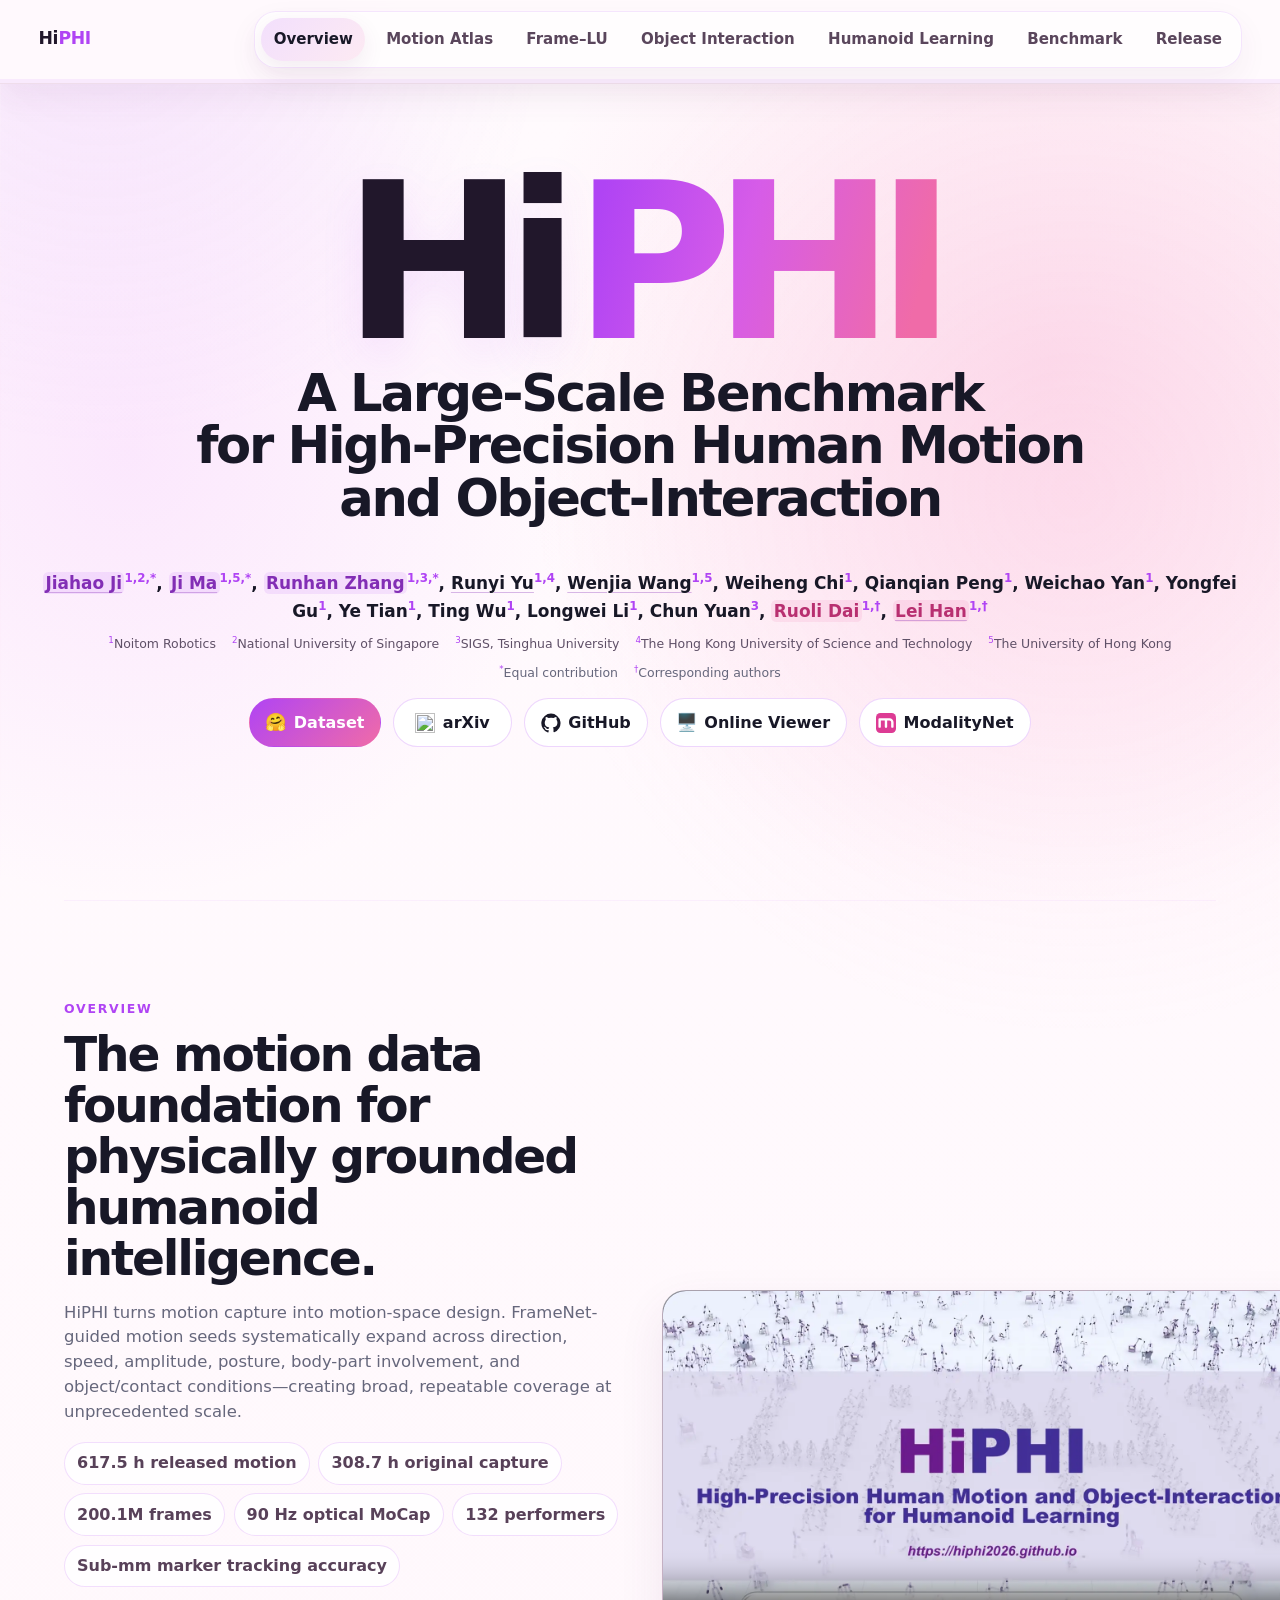
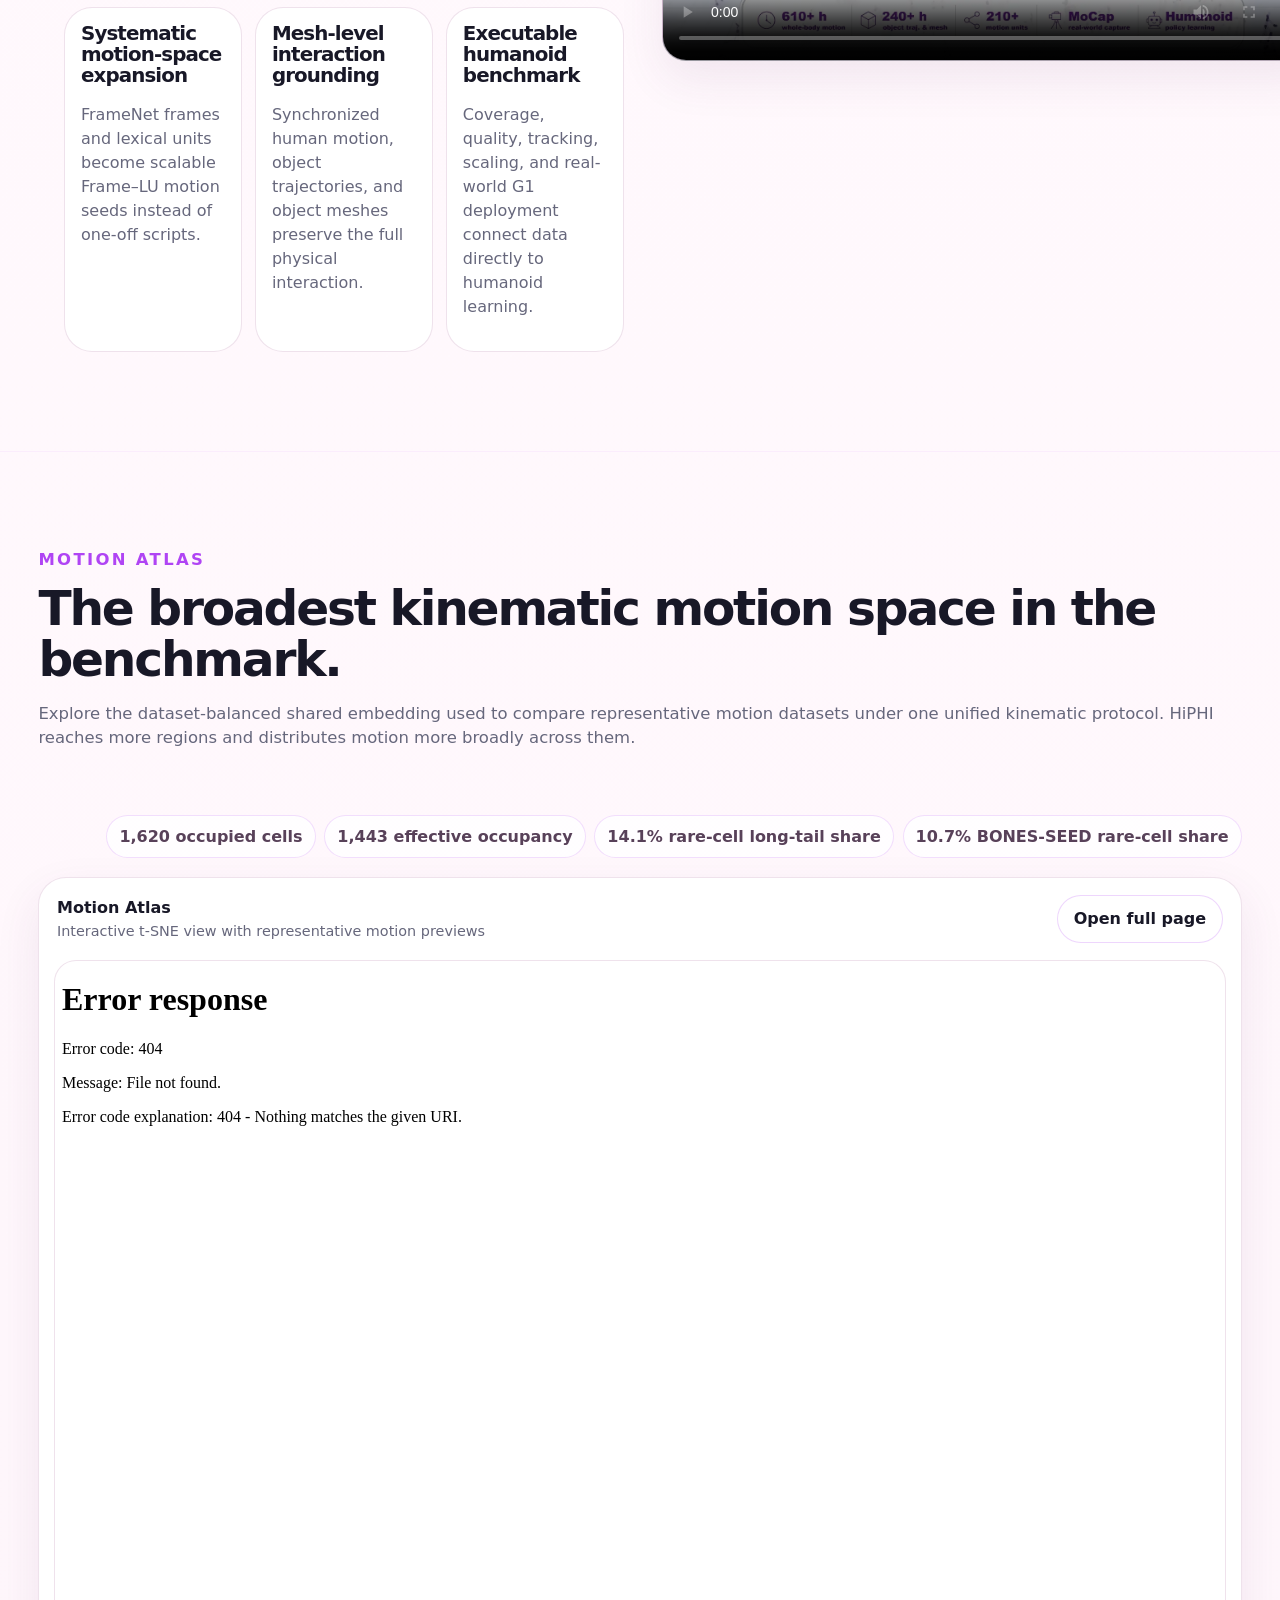
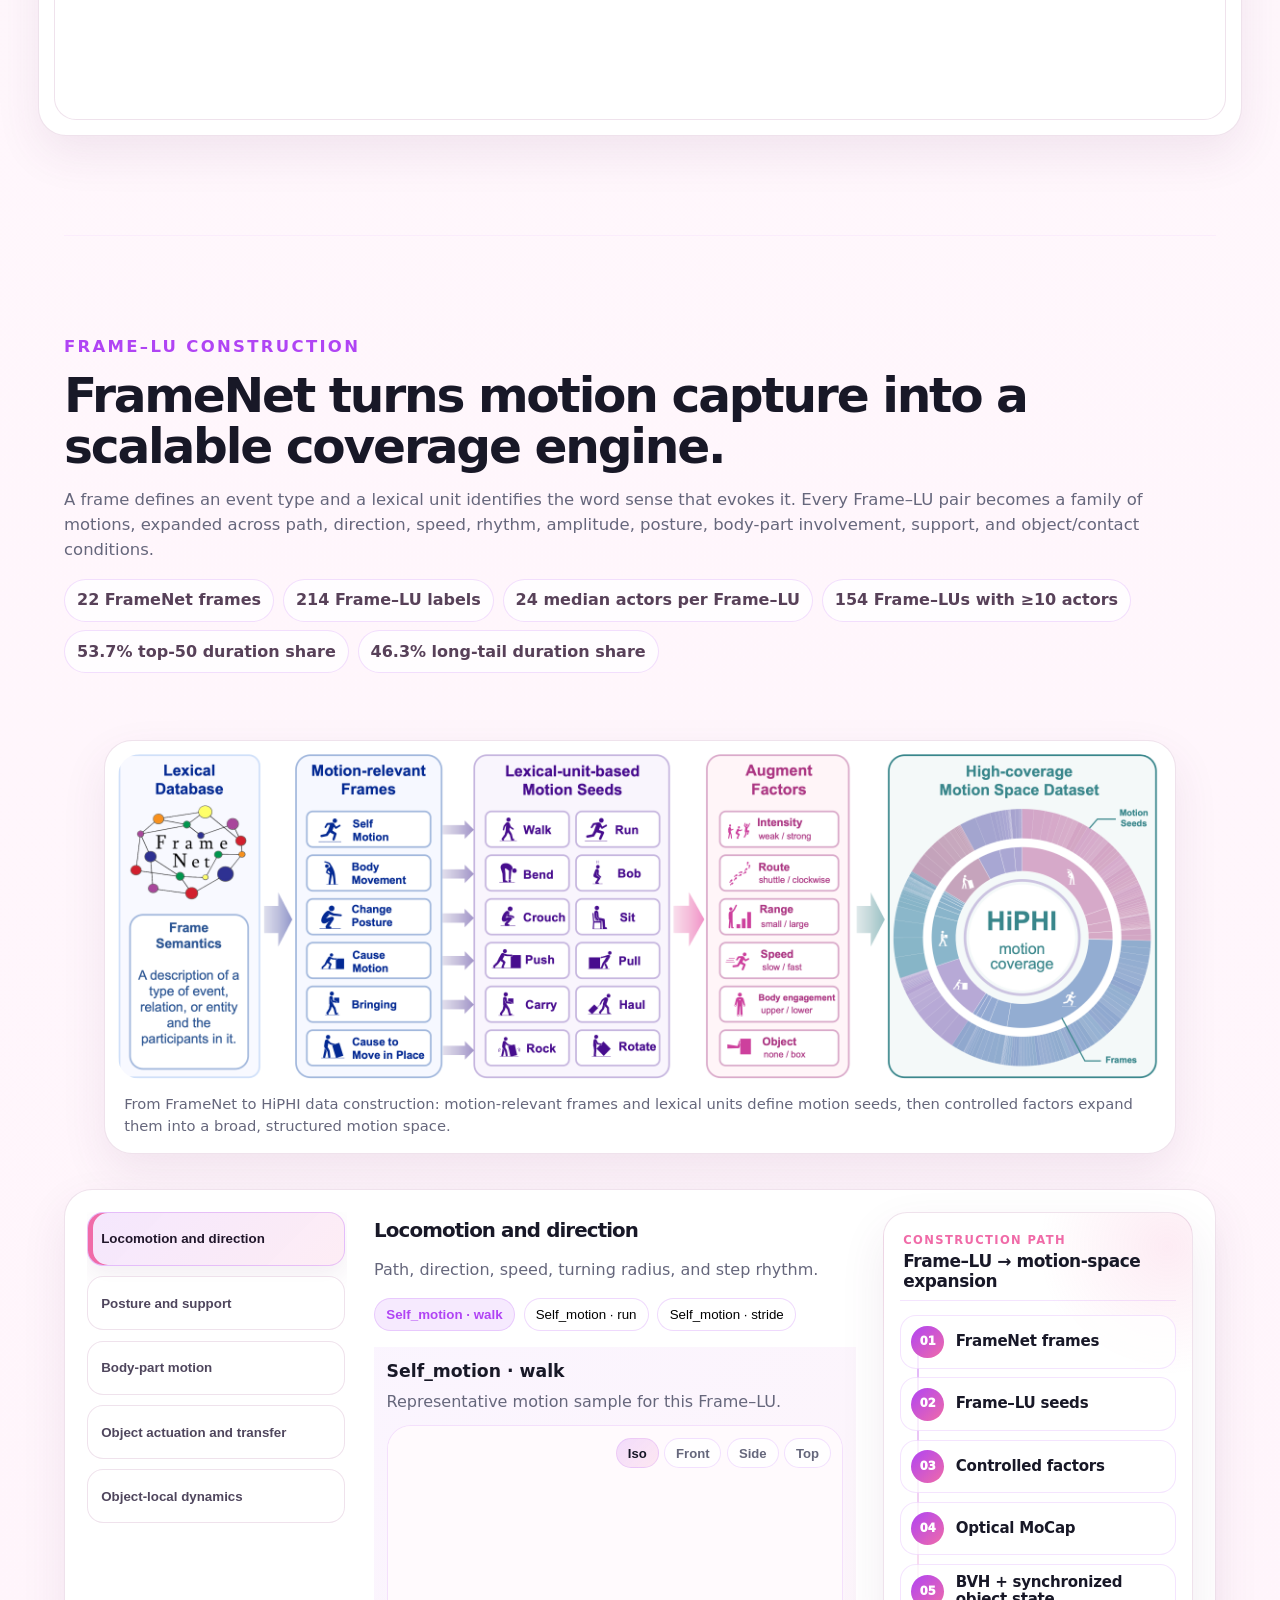
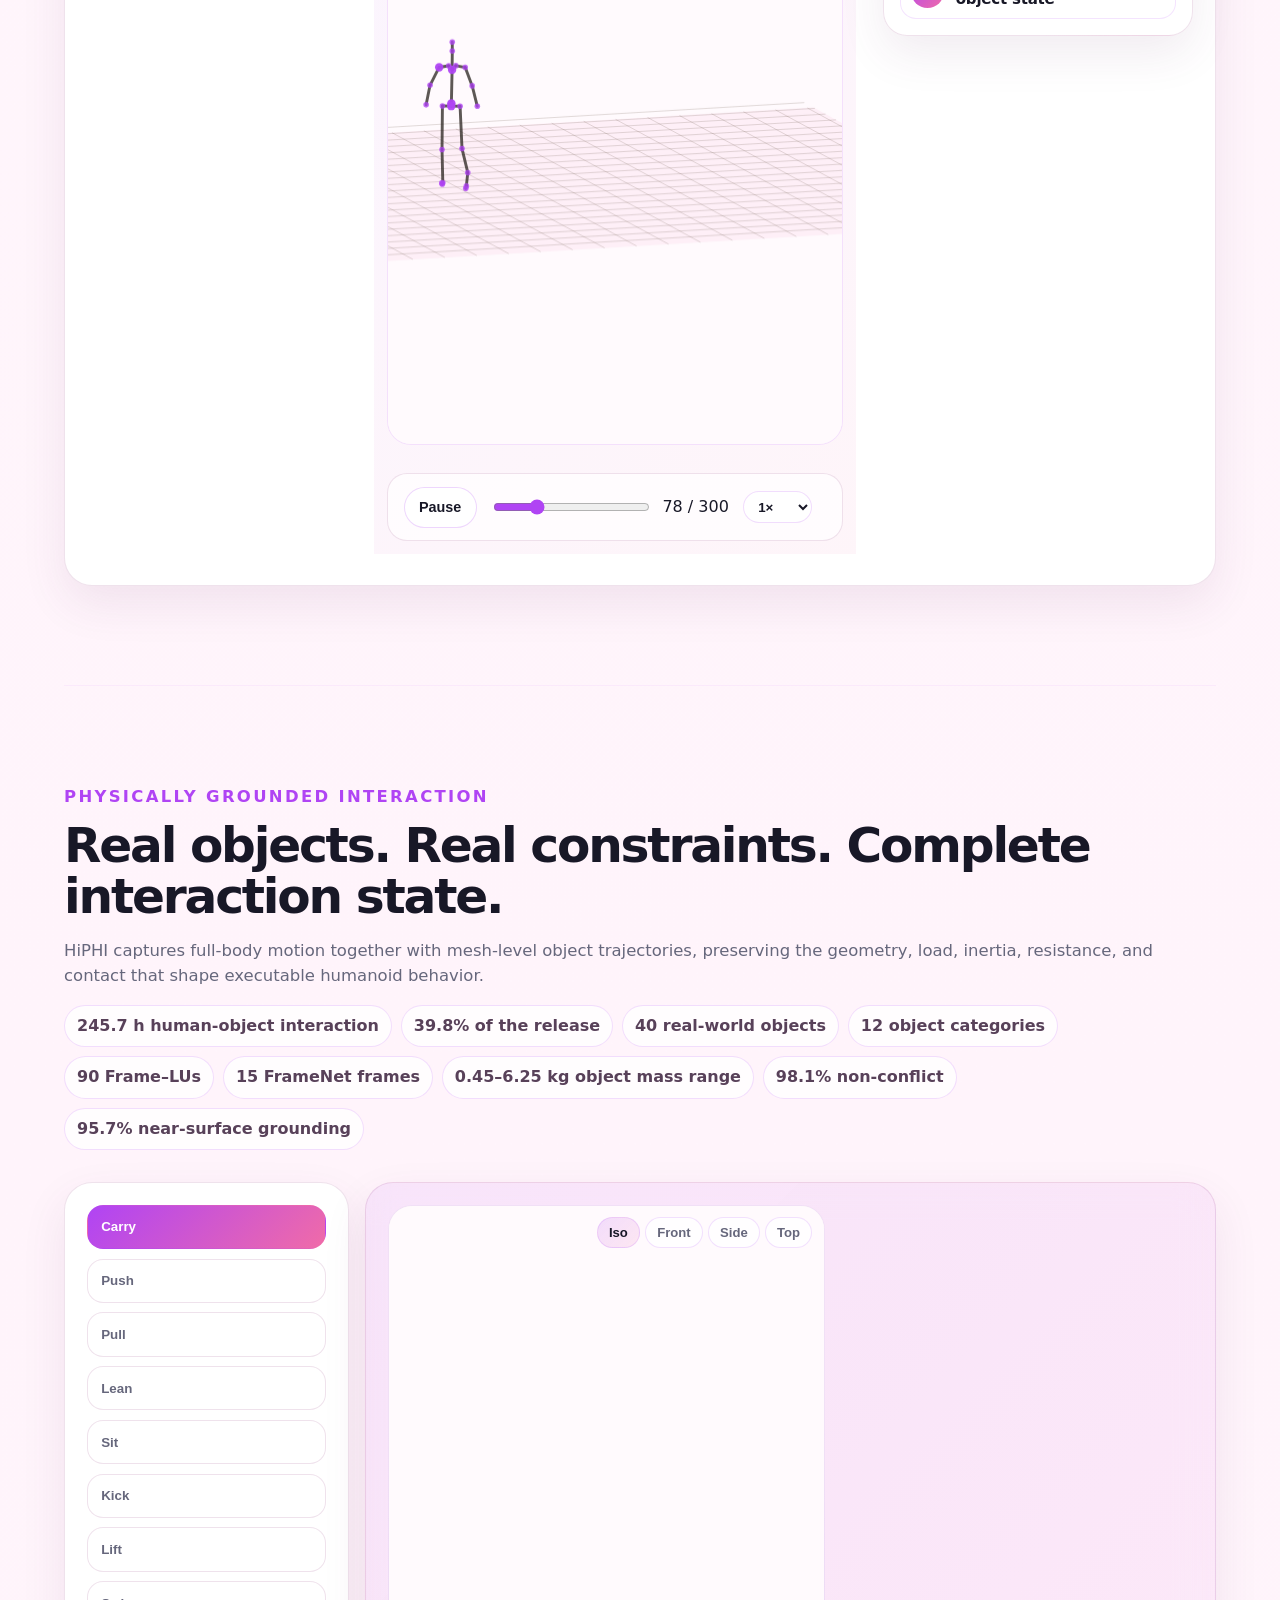
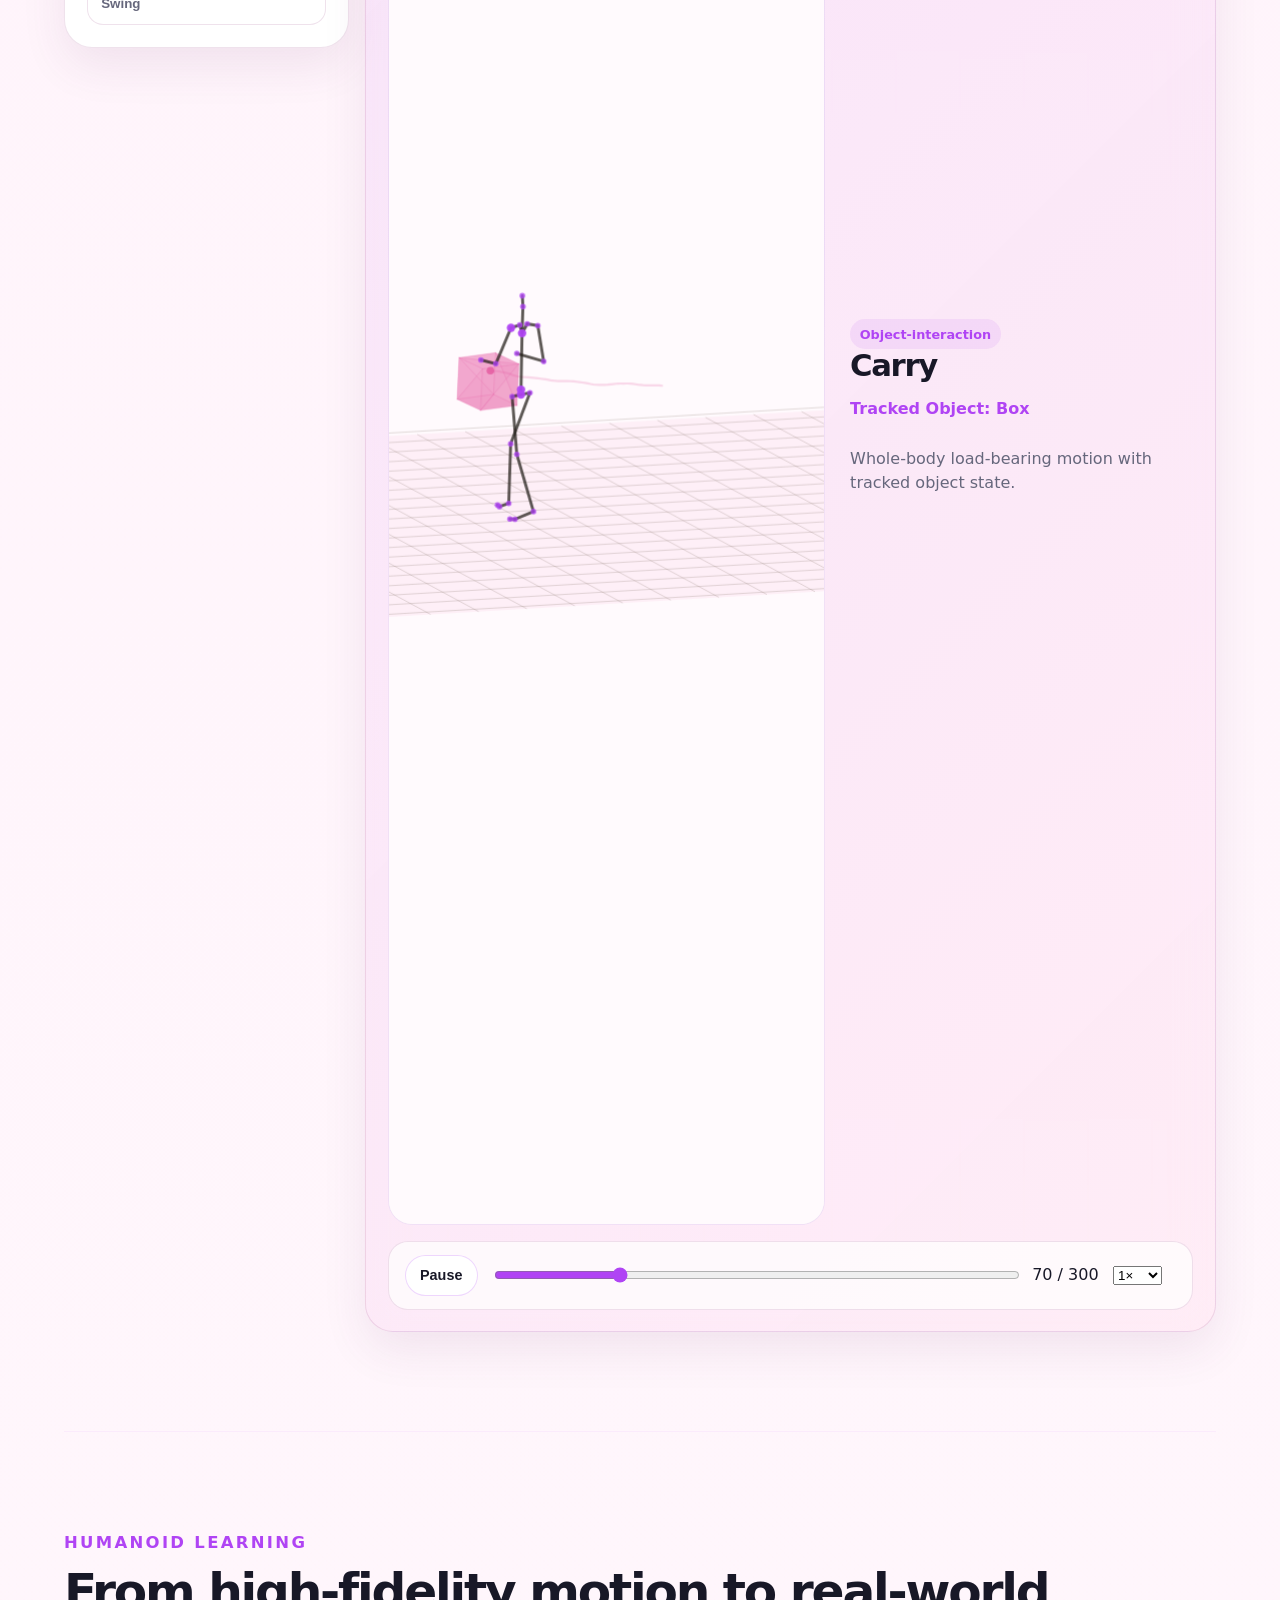
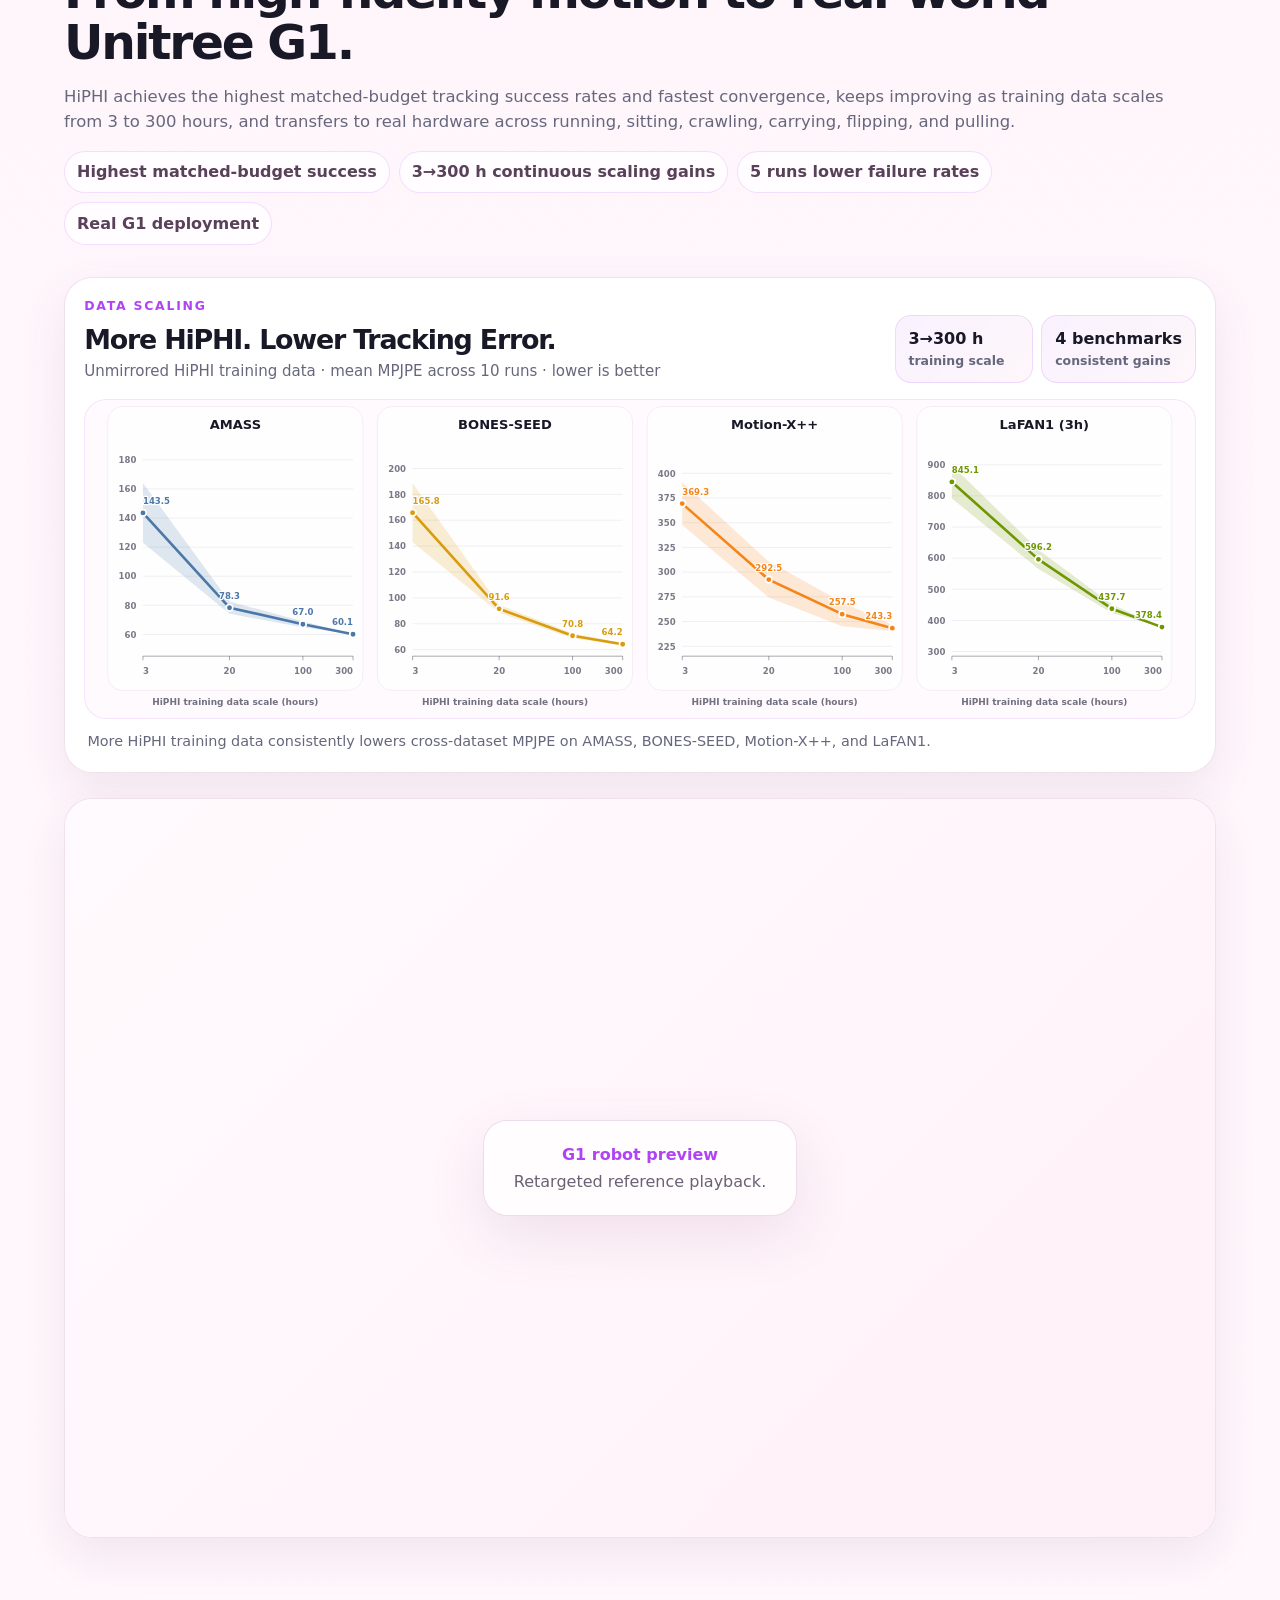
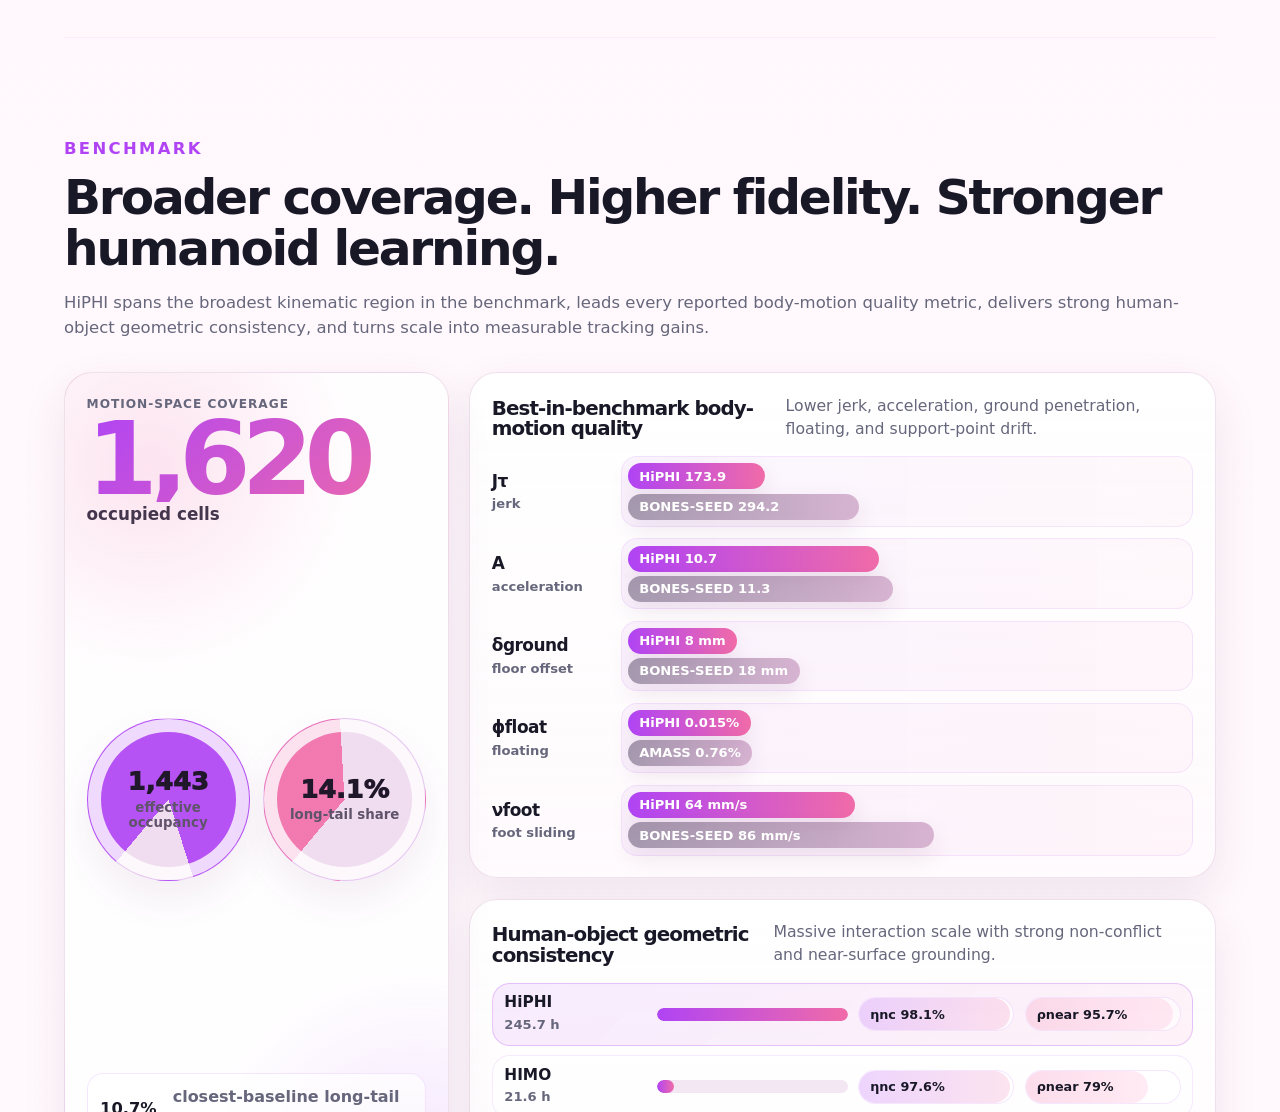
==== commit c5df17a4: "Link and highlight project authors" ====
--- a/full.html
+++ b/full.html
@@ -36,7 +36,7 @@
             <h1 class="hero-wordmark" aria-label="HiPHI"><span class="wordmark-hi">Hi</span><span class="wordmark-phi">PHI</span></h1>
             <h2 class="title-lines"><span>A Large-Scale Benchmark</span><span>for High-Precision Human Motion</span><span>and Object-Interaction</span></h2>
             <div class="paper-byline" aria-label="Paper authors and affiliations">
-              <p class="author-list">Jiahao Ji<sup>1,2,*</sup>, Ji Ma<sup>1,5,*</sup>, Runhan Zhang<sup>1,3,*</sup>, Runyi Yu<sup>1,4</sup>, Wenjia Wang<sup>1,5</sup>, Weiheng Chi<sup>1</sup>, Qianqian Peng<sup>1</sup>, Weichao Yan<sup>1</sup>, Yongfei Gu<sup>1</sup>, Ye Tian<sup>1</sup>, Ting Wu<sup>1</sup>, Longwei Li<sup>1</sup>, Chun Yuan<sup>3</sup>, Ruoli Dai<sup>1,†</sup>, Lei Han<sup>1,†</sup></p>
+              <p class="author-list"><a class="author-link author-emphasis is-equal" href="https://jiahao-ji-777.github.io/" target="_blank" rel="noopener">Jiahao Ji</a><sup>1,2,*</sup>, <a class="author-link author-emphasis is-equal" href="https://astrorix.github.io/" target="_blank" rel="noopener">Ji Ma</a><sup>1,5,*</sup>, <span class="author-emphasis is-equal">Runhan Zhang</span><sup>1,3,*</sup>, <a class="author-link" href="https://ingrid789.github.io/IngridYu/" target="_blank" rel="noopener">Runyi Yu</a><sup>1,4</sup>, <a class="author-link" href="https://wenjiawang0312.github.io/" target="_blank" rel="noopener">Wenjia Wang</a><sup>1,5</sup>, Weiheng Chi<sup>1</sup>, Qianqian Peng<sup>1</sup>, Weichao Yan<sup>1</sup>, Yongfei Gu<sup>1</sup>, Ye Tian<sup>1</sup>, Ting Wu<sup>1</sup>, Longwei Li<sup>1</sup>, Chun Yuan<sup>3</sup>, <span class="author-emphasis is-corresponding">Ruoli Dai</span><sup>1,†</sup>, <a class="author-link author-emphasis is-corresponding" href="https://www.leihan.org/" target="_blank" rel="noopener">Lei Han</a><sup>1,†</sup></p>
               <p class="affiliation-list"><span><sup>1</sup>Noitom Robotics</span><span><sup>2</sup>National University of Singapore</span><span><sup>3</sup>SIGS, Tsinghua University</span><span><sup>4</sup>The Hong Kong University of Science and Technology</span><span><sup>5</sup>The University of Hong Kong</span></p>
               <p class="author-notes"><span><sup>*</sup>Equal contribution</span><span><sup>†</sup>Corresponding authors</span></p>
             </div>
--- a/static/css/hiphi.css
+++ b/static/css/hiphi.css
@@ -599,6 +599,37 @@
   font-size: clamp(1.06rem, 1.12vw, 1.34rem);
   line-height: 1.66;
   font-weight: 780;
+}
+.author-link {
+  border-radius: .3em;
+  text-decoration: underline;
+  text-decoration-color: rgba(130,46,181,.32);
+  text-decoration-thickness: 1px;
+  text-underline-offset: .16em;
+  transition: filter .16s ease, text-decoration-color .16s ease;
+}
+.author-link:hover {
+  filter: brightness(.82);
+  text-decoration-color: currentColor;
+}
+.author-link:focus-visible {
+  outline: 2px solid rgba(176,68,244,.45);
+  outline-offset: 3px;
+}
+.author-emphasis {
+  padding: .04em .14em;
+  border-radius: .32em;
+  font-weight: 900;
+  box-decoration-break: clone;
+  -webkit-box-decoration-break: clone;
+}
+.author-emphasis.is-equal {
+  color: #822eb5;
+  background: rgba(176,68,244,.11);
+}
+.author-emphasis.is-corresponding {
+  color: #b82f70;
+  background: rgba(240,107,168,.13);
 }
 .affiliation-list,
 .author-notes {
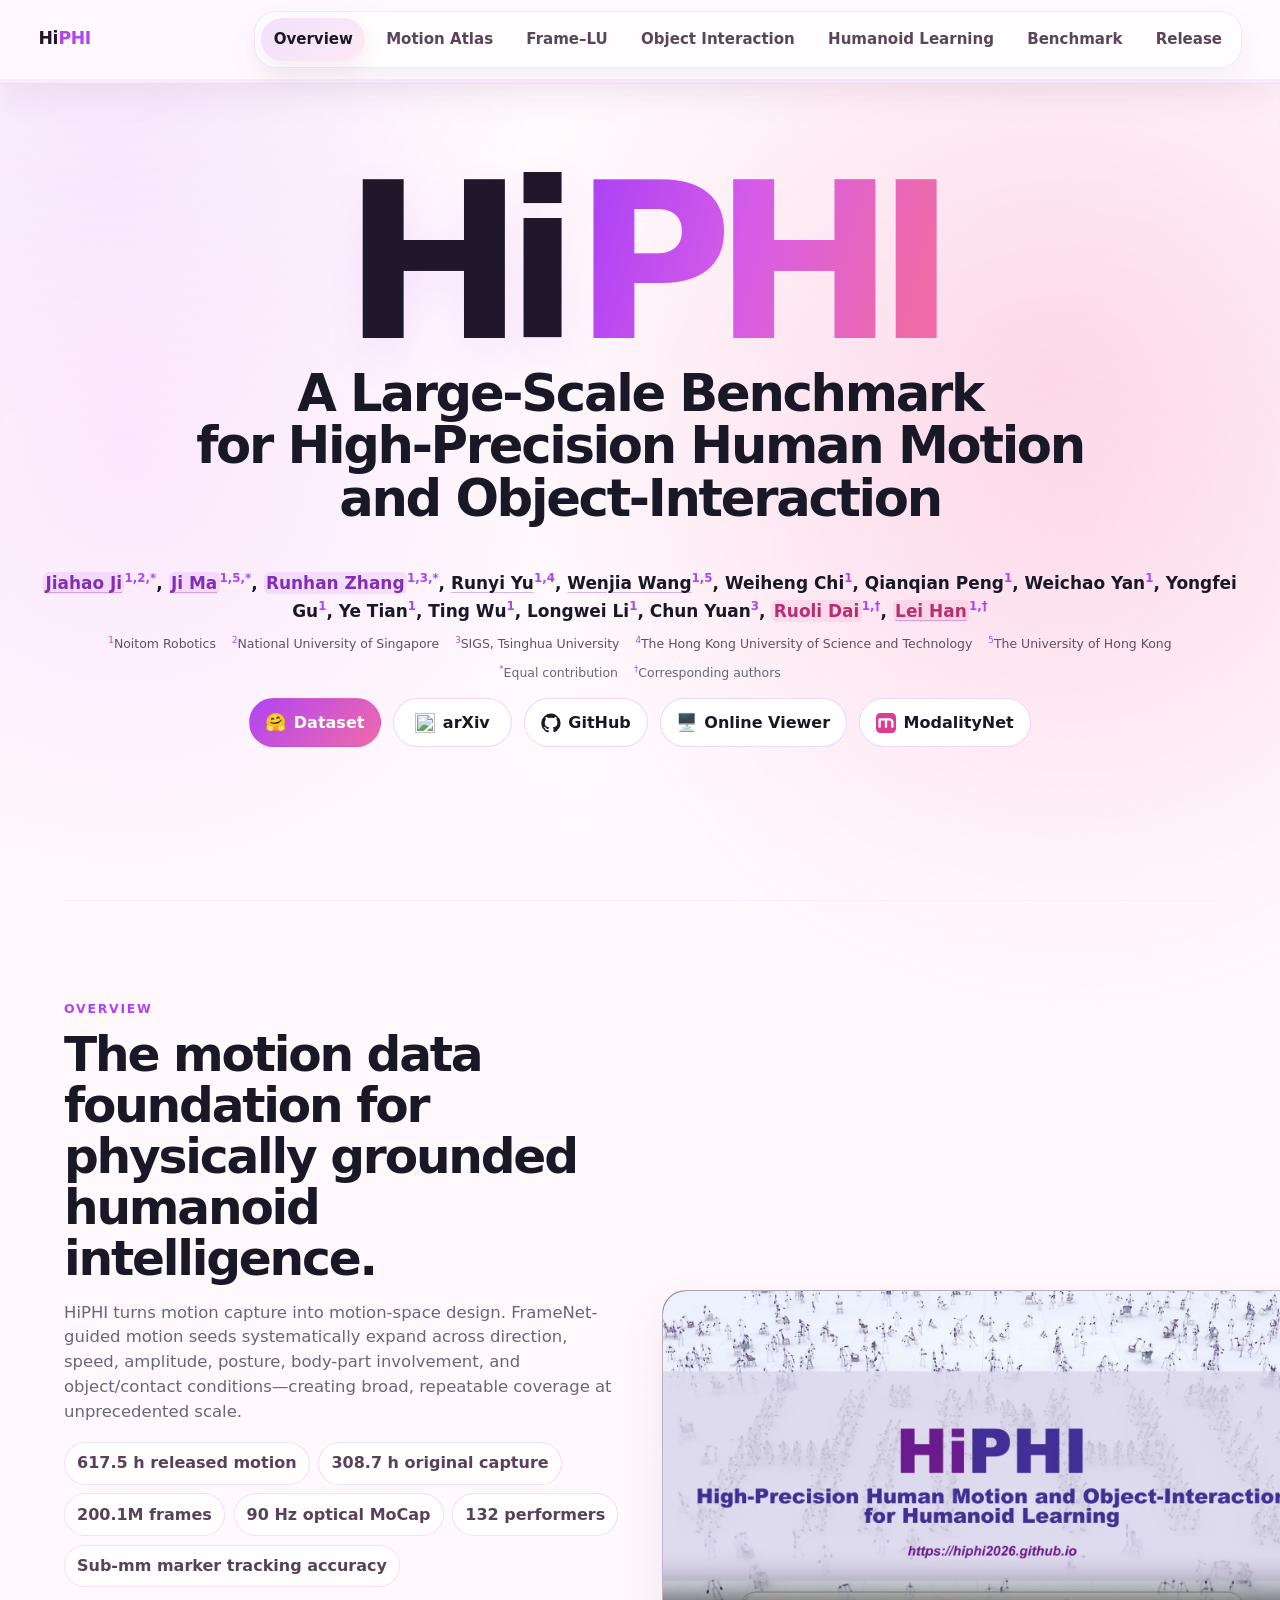
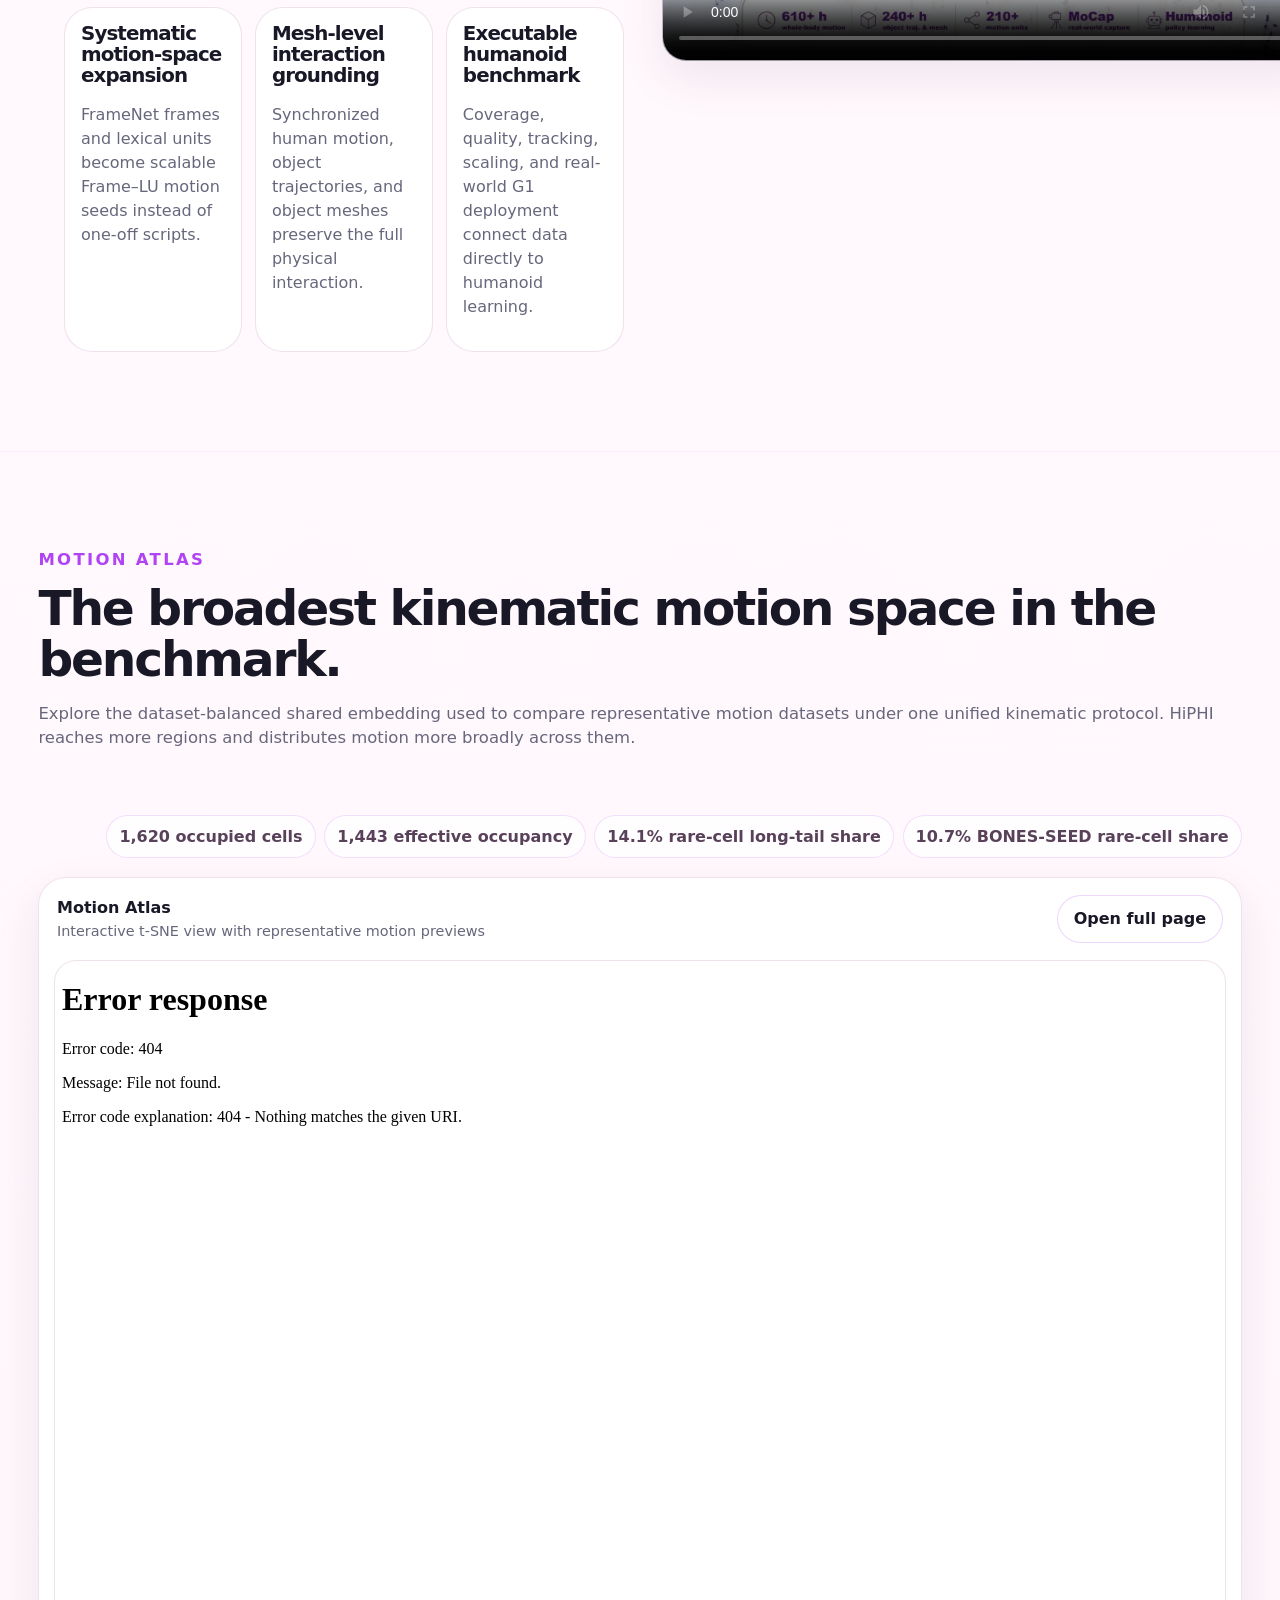
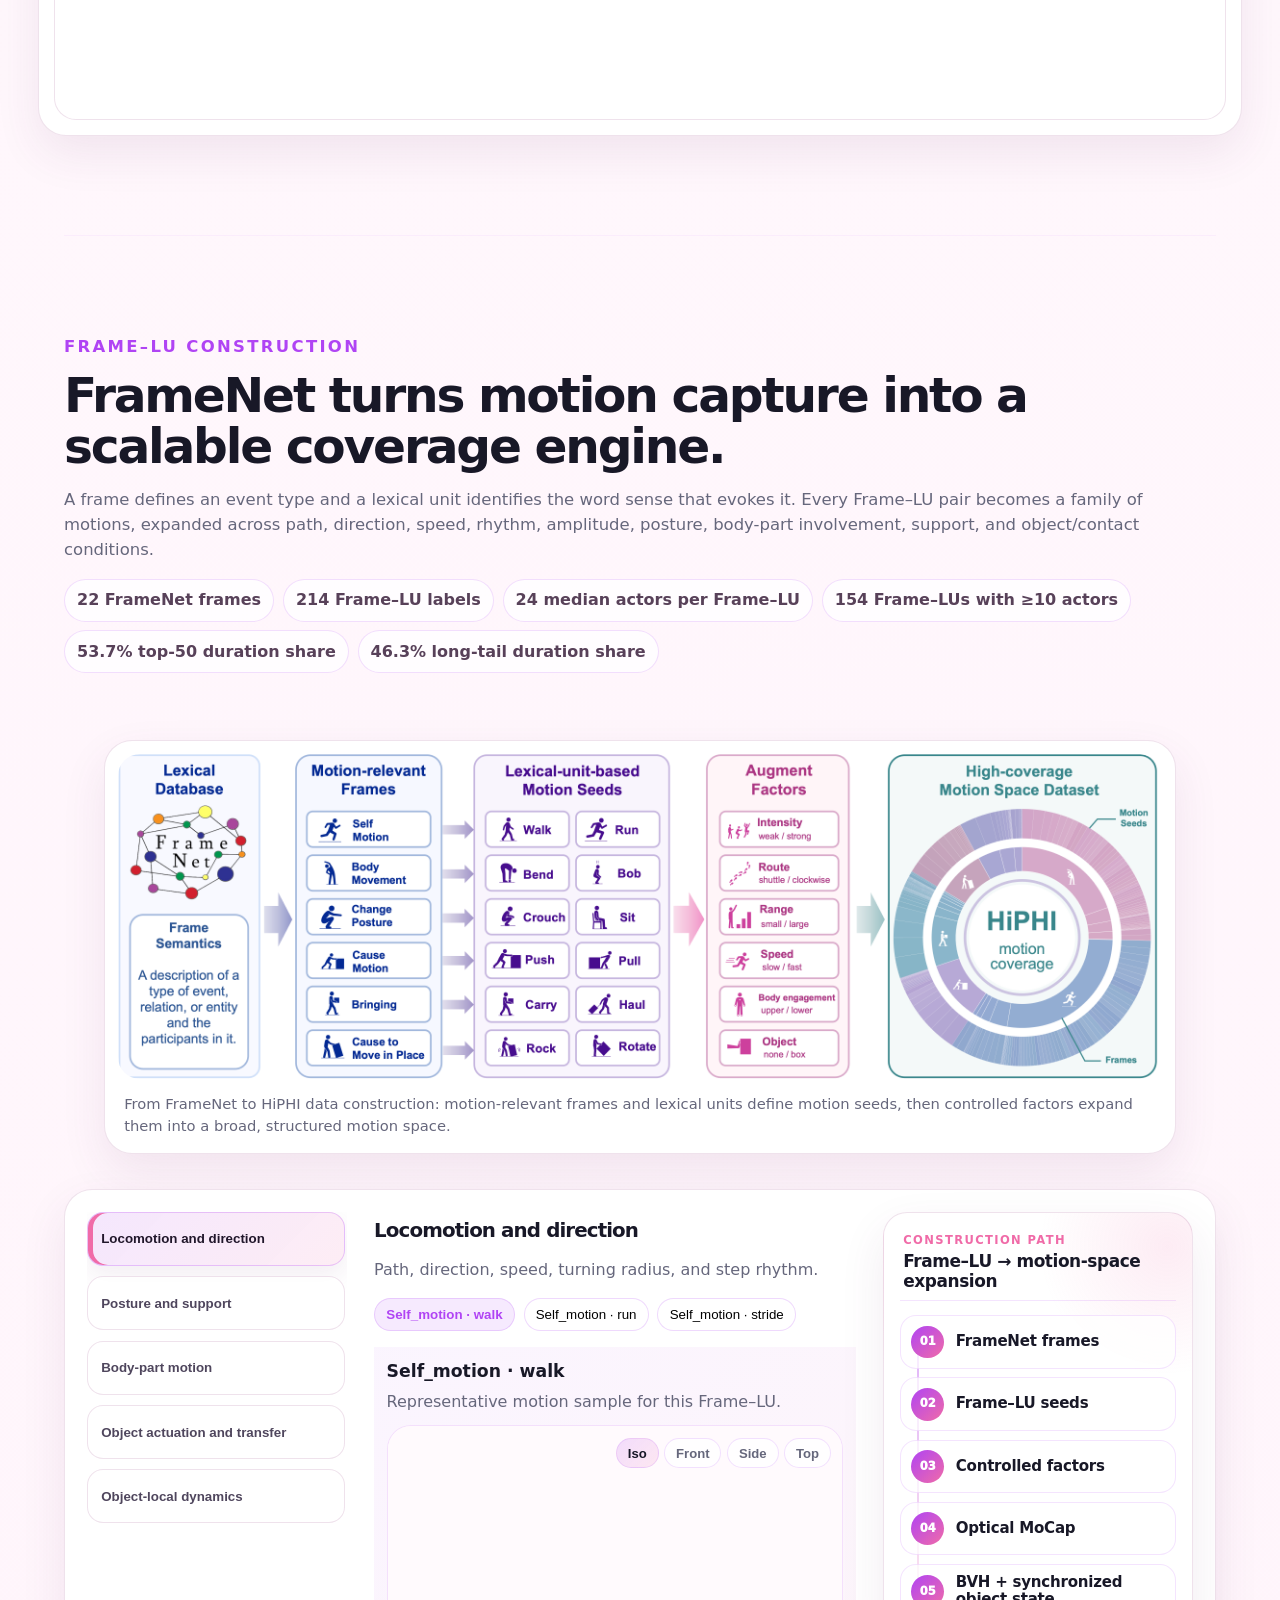
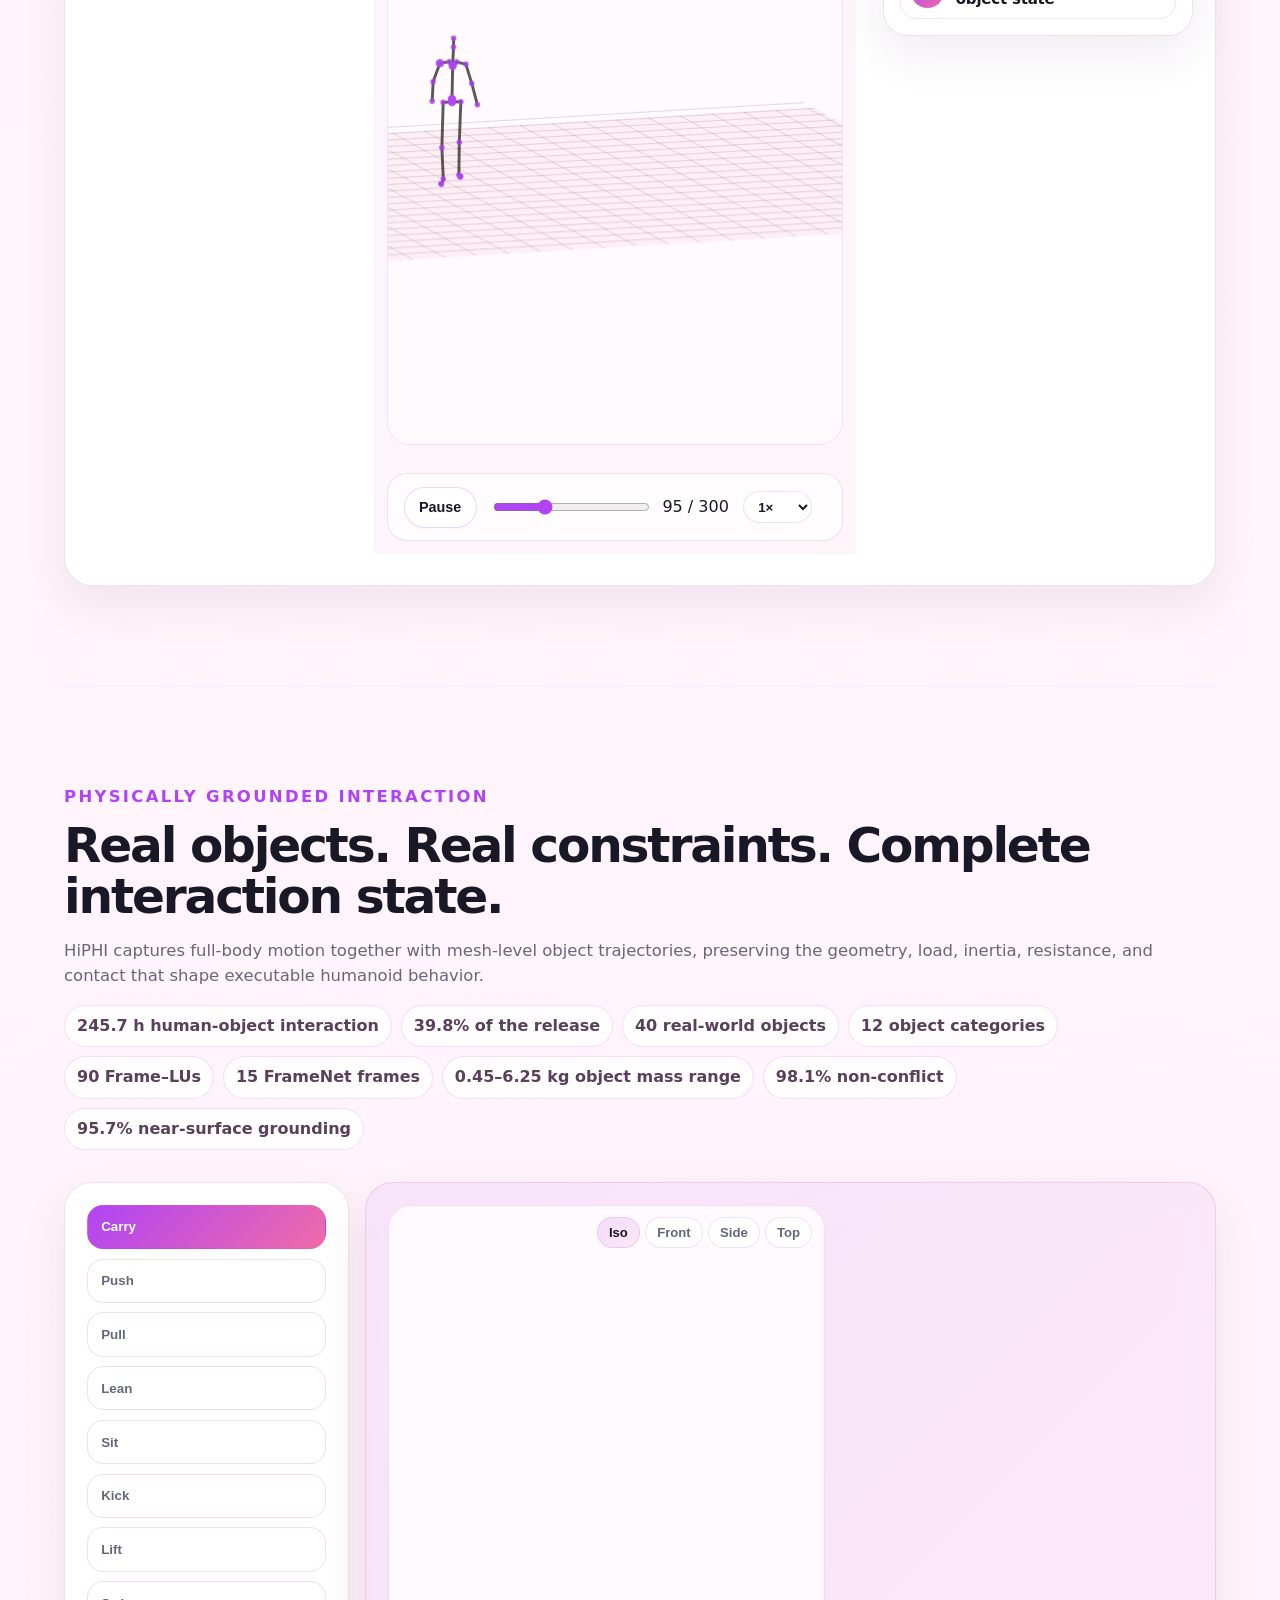
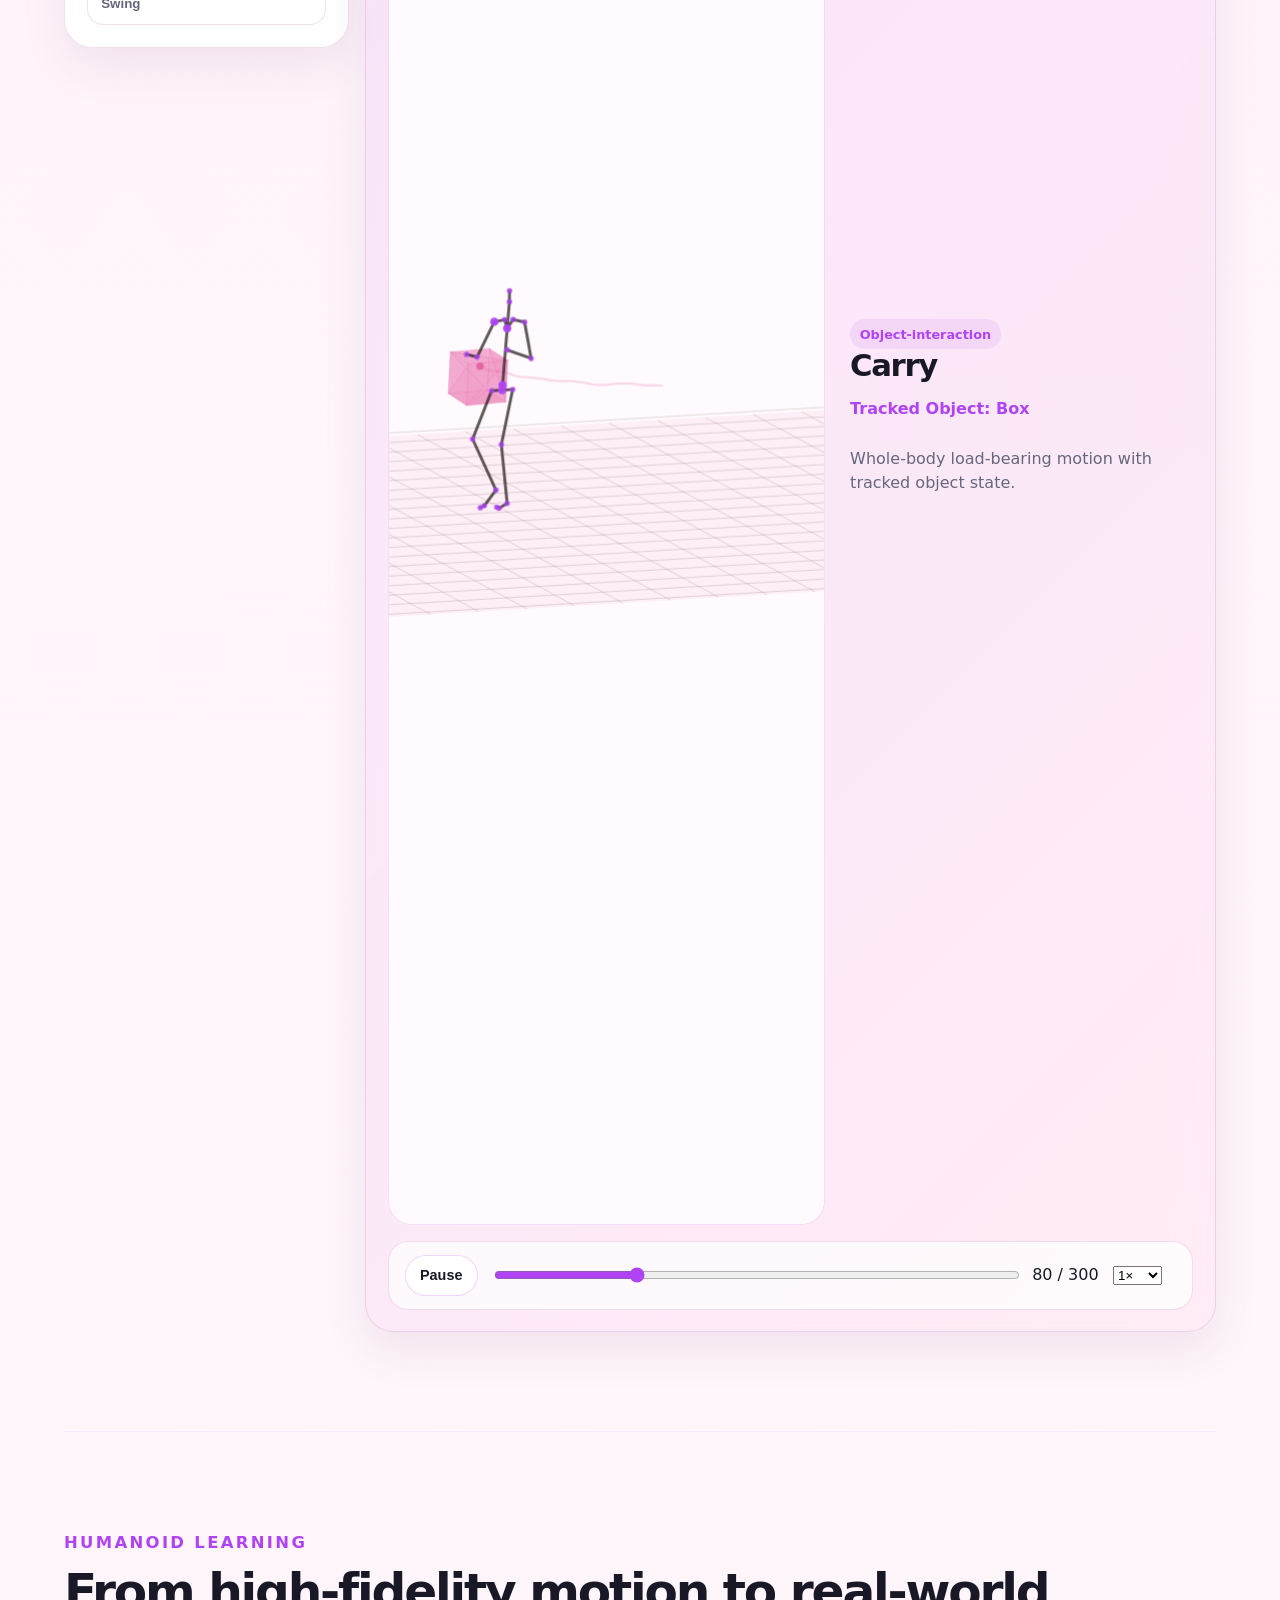
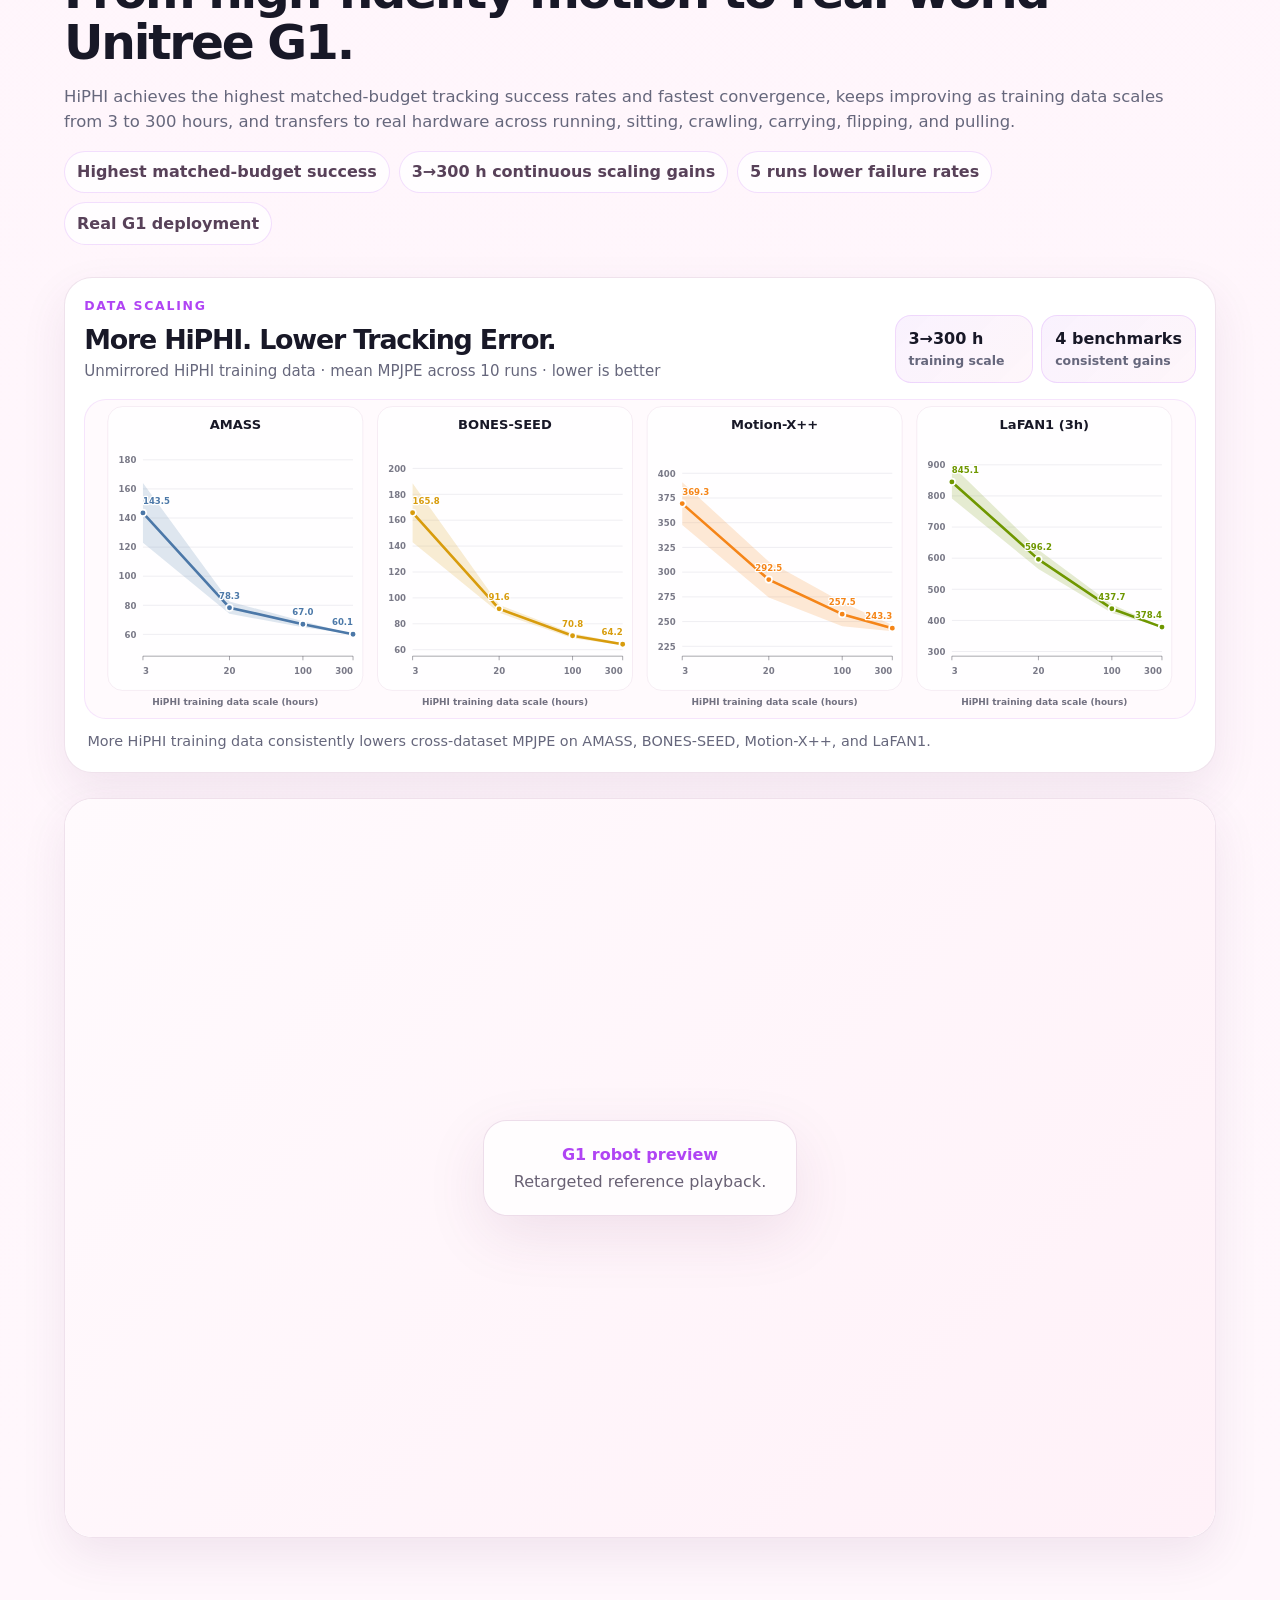
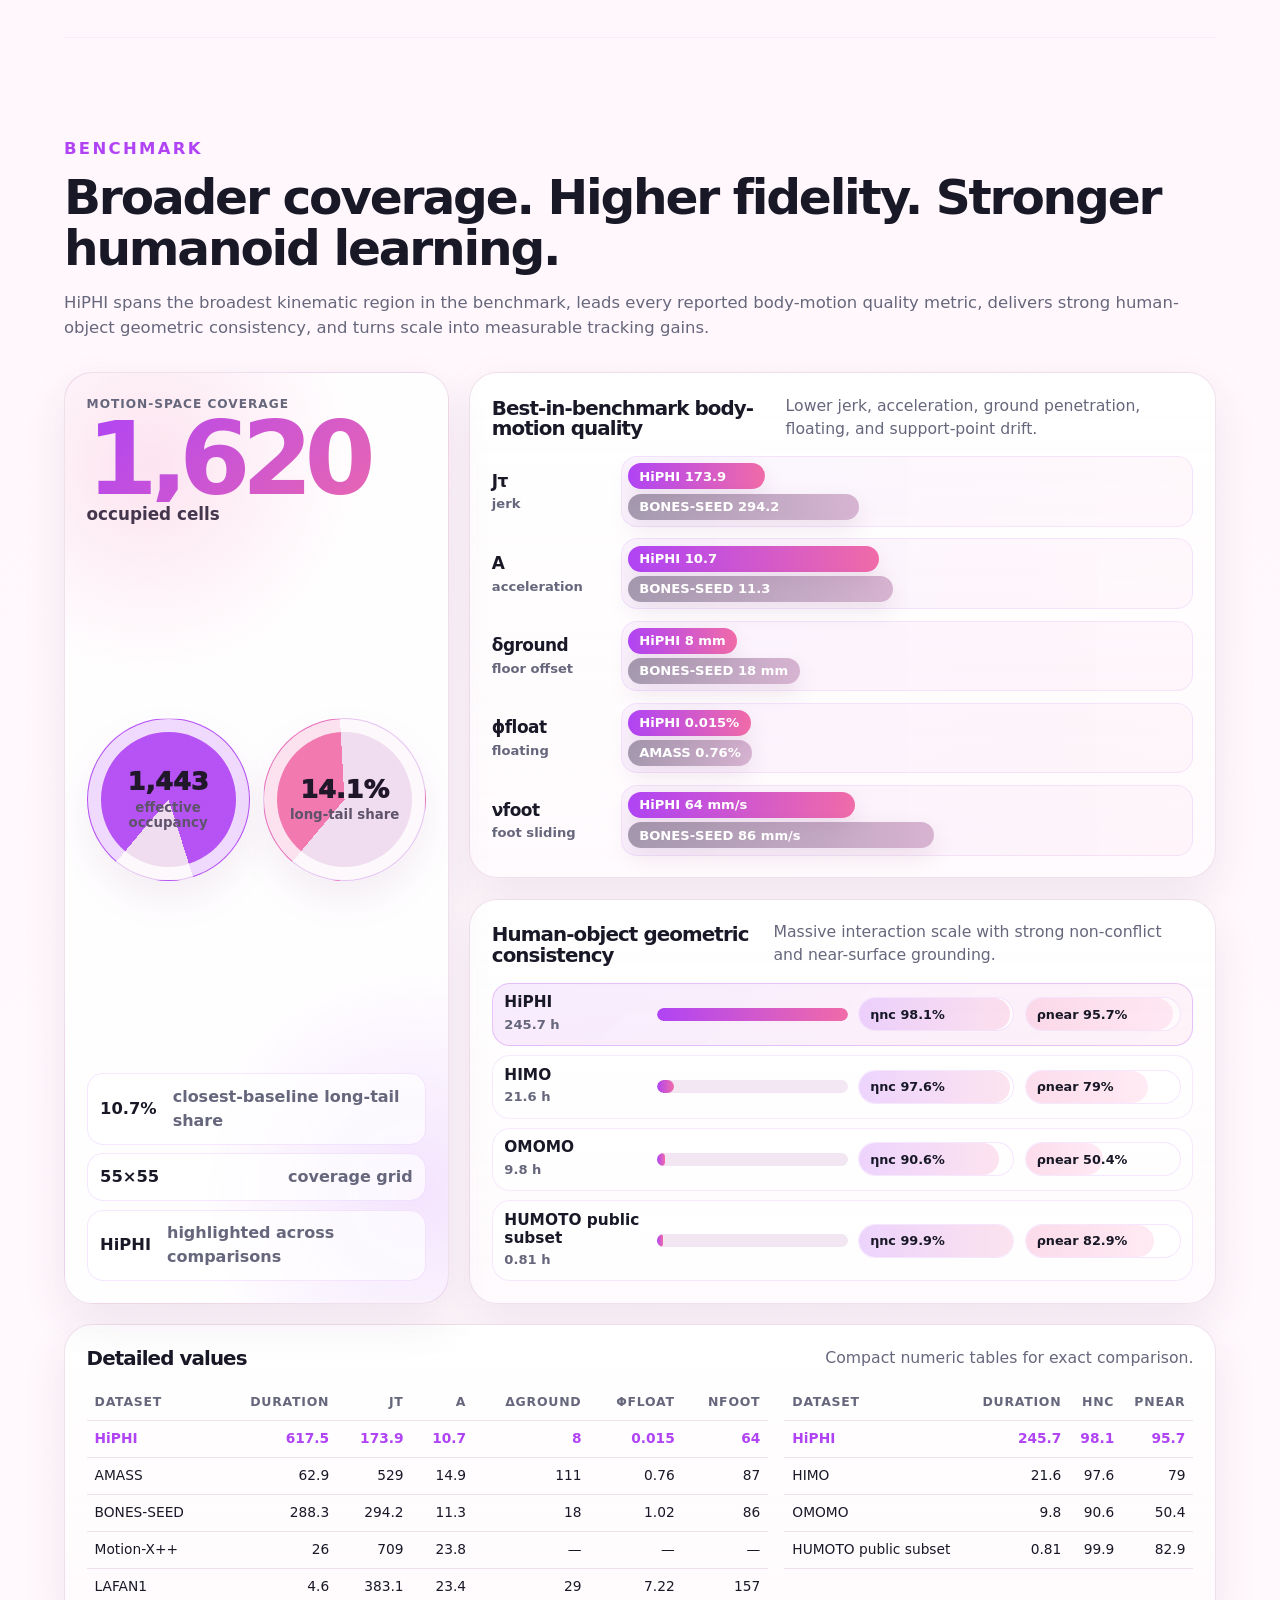
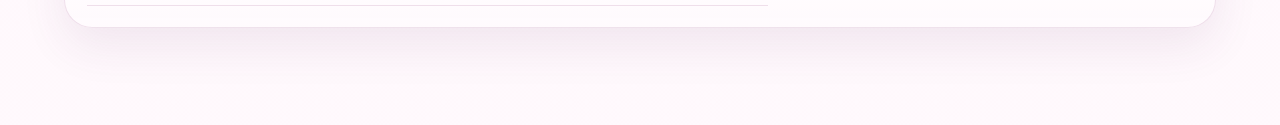
==== commit 4ead8eb2: "Add citation section to project pages" ====
--- a/full.html
+++ b/full.html
@@ -290,6 +290,26 @@
         </article>
       </div>
     </section>
+
+    <section id="citation" class="section-pad content-grid citation-section site-section">
+      <div class="section-heading compact">
+        <p class="eyebrow">Citation</p>
+        <h2>Cite HiPHI.</h2>
+        <p>If HiPHI supports your research, please cite our <a class="citation-paper-link" href="https://arxiv.org/abs/2608.16222" target="_blank" rel="noopener">arXiv paper</a>.</p>
+      </div>
+      <article class="card citation-card">
+        <pre tabindex="0" aria-label="BibTeX citation for HiPHI"><code>@article{ji2026hiphi,
+  title         = {{HiPHI}: A Large-Scale Benchmark for High-Precision Human Motion and Object-Interaction},
+  author        = {Ji, Jiahao and Ma, Ji and Zhang, Runhan and Yu, Runyi and Wang, Wenjia and Chi, Weiheng and Peng, Qianqian and Yan, Weichao and Gu, Yongfei and Tian, Ye and Wu, Ting and Li, Longwei and Yuan, Chun and Dai, Ruoli and Han, Lei},
+  journal       = {arXiv preprint arXiv:2608.16222},
+  year          = {2026},
+  eprint        = {2608.16222},
+  archivePrefix = {arXiv},
+  primaryClass  = {cs.RO},
+  url           = {https://arxiv.org/abs/2608.16222}
+}</code></pre>
+      </article>
+    </section>
   </main>
 
   <footer class="site-footer">
--- a/static/css/hiphi.css
+++ b/static/css/hiphi.css
@@ -1513,3 +1513,46 @@
   width: 100%;
   margin-right: 0;
 }
+
+/* Final paper citation block. */
+.citation-section {
+  padding-top: 4rem;
+}
+.citation-section .section-heading {
+  margin-bottom: 1.2rem;
+}
+.citation-paper-link {
+  color: #822eb5;
+  font-weight: 850;
+  text-decoration: underline;
+  text-decoration-color: rgba(130,46,181,.35);
+  text-underline-offset: .16em;
+}
+.citation-paper-link:hover {
+  text-decoration-color: currentColor;
+}
+.citation-paper-link:focus-visible {
+  outline: 2px solid rgba(176,68,244,.45);
+  outline-offset: 3px;
+  border-radius: .2em;
+}
+.citation-card {
+  padding: clamp(1rem, 1.7vw, 1.5rem);
+  background:
+    radial-gradient(circle at 90% 0, rgba(240,107,168,.12), transparent 20rem),
+    rgba(255,255,255,.9);
+}
+.citation-card pre {
+  margin: 0;
+  padding: clamp(1rem, 1.8vw, 1.5rem);
+  overflow-x: auto;
+  border-radius: 20px;
+  background: #171522;
+  color: #f8f2fb;
+  font: 600 clamp(.76rem, .8vw, .9rem)/1.65 ui-monospace, SFMono-Regular, Menlo, Monaco, Consolas, "Liberation Mono", monospace;
+  tab-size: 2;
+}
+.citation-card pre:focus-visible {
+  outline: 3px solid rgba(176,68,244,.45);
+  outline-offset: 3px;
+}
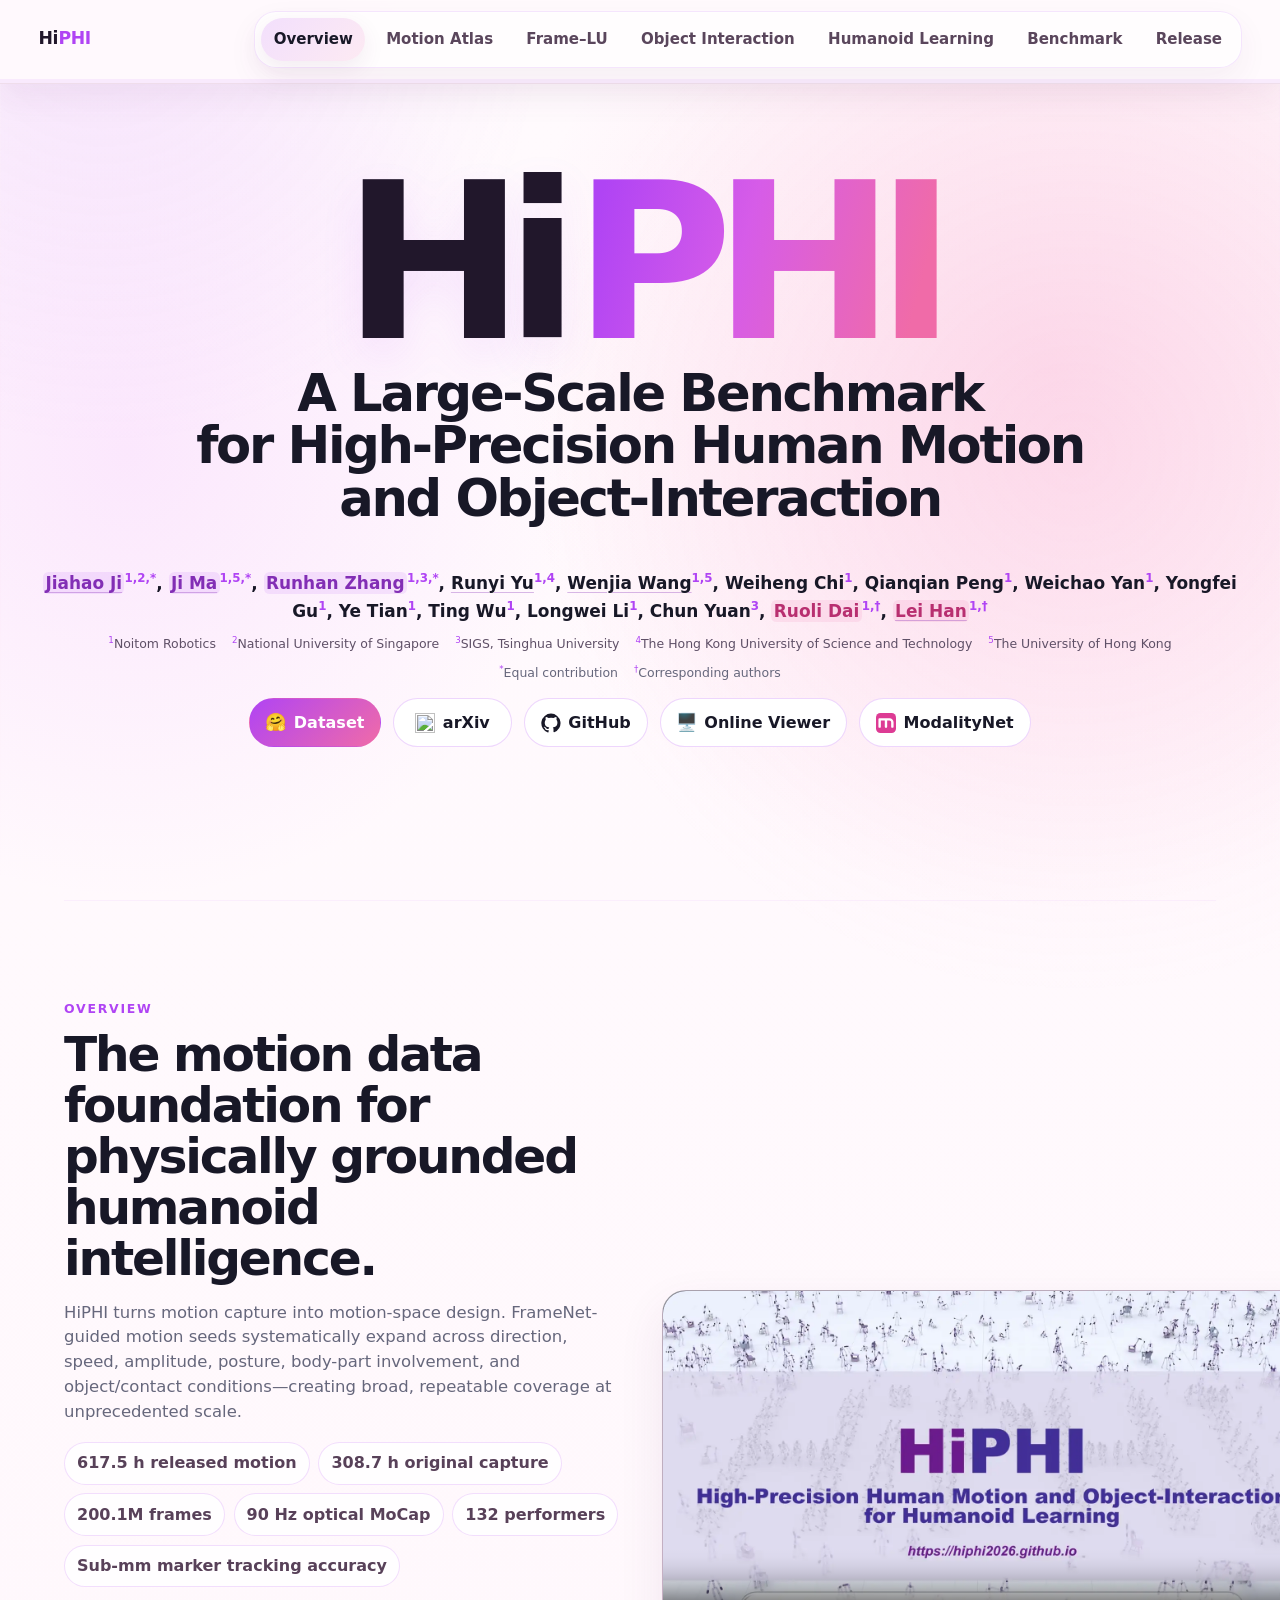
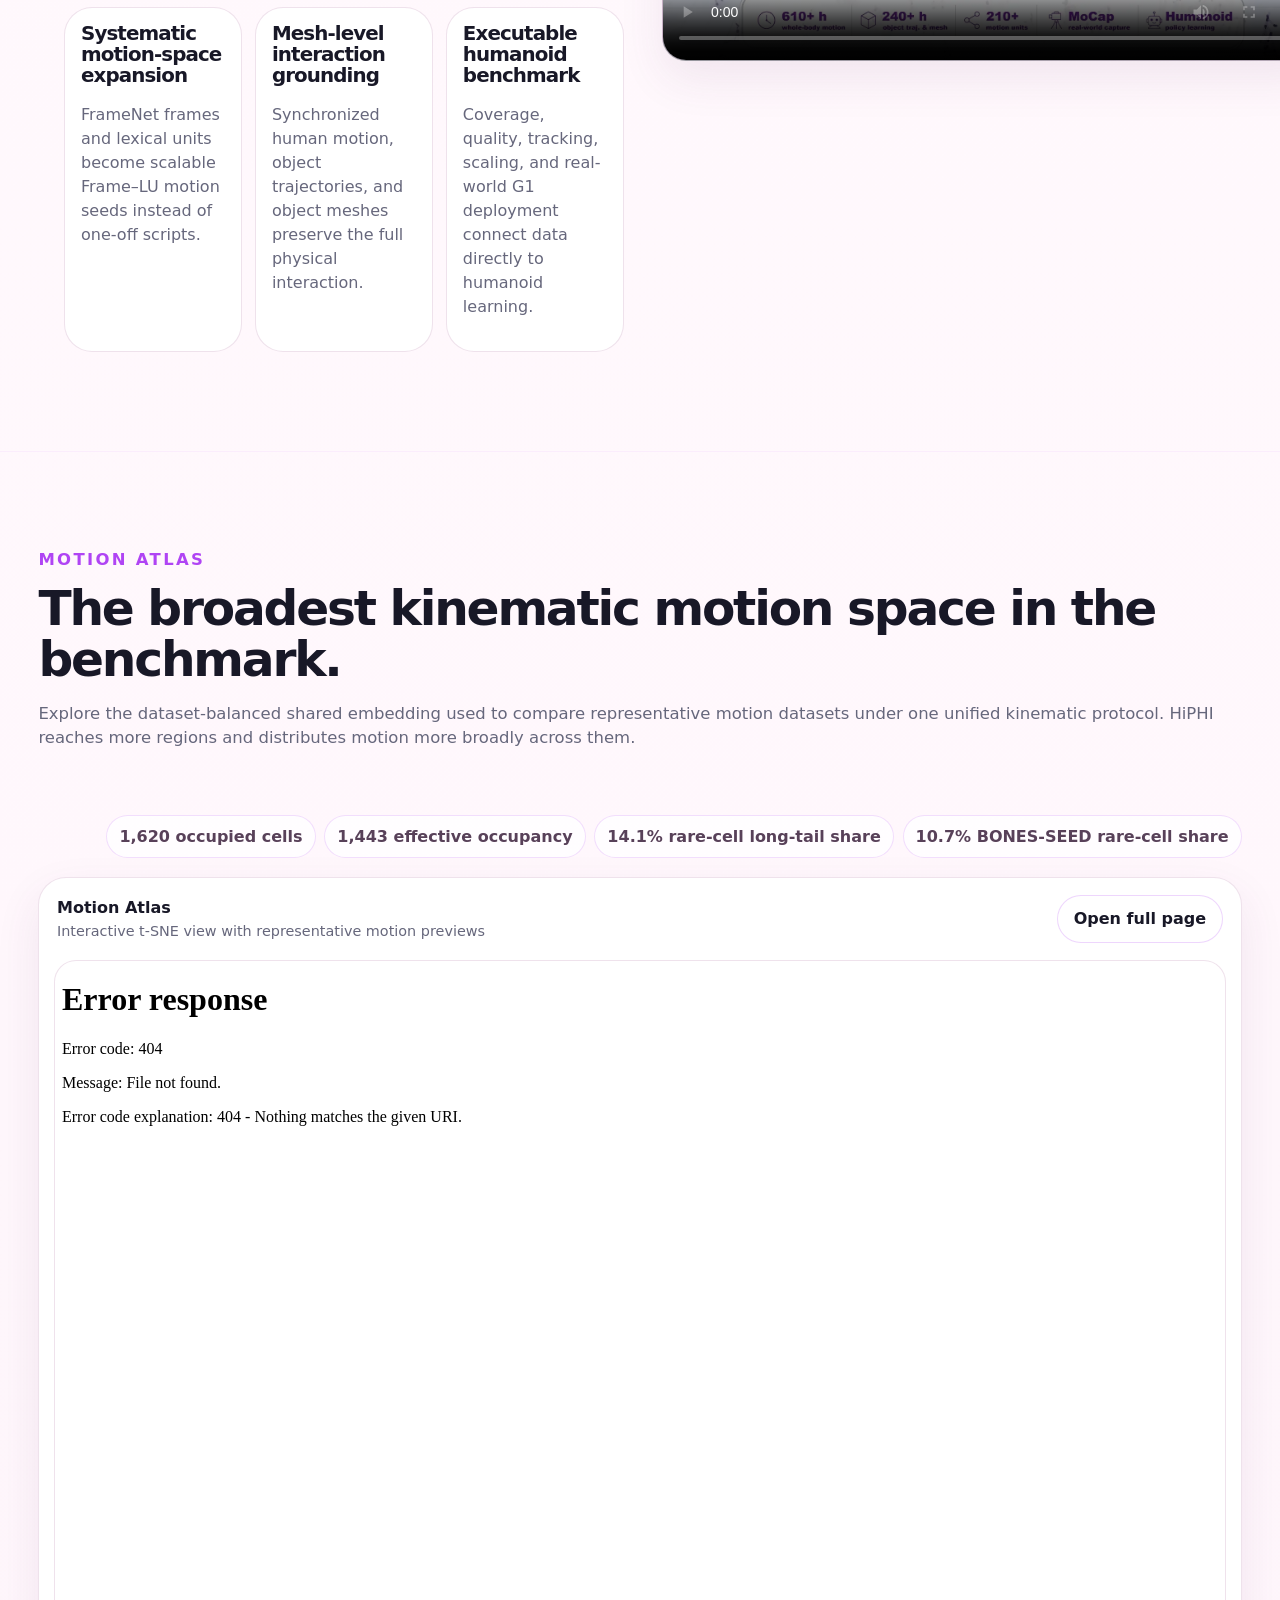
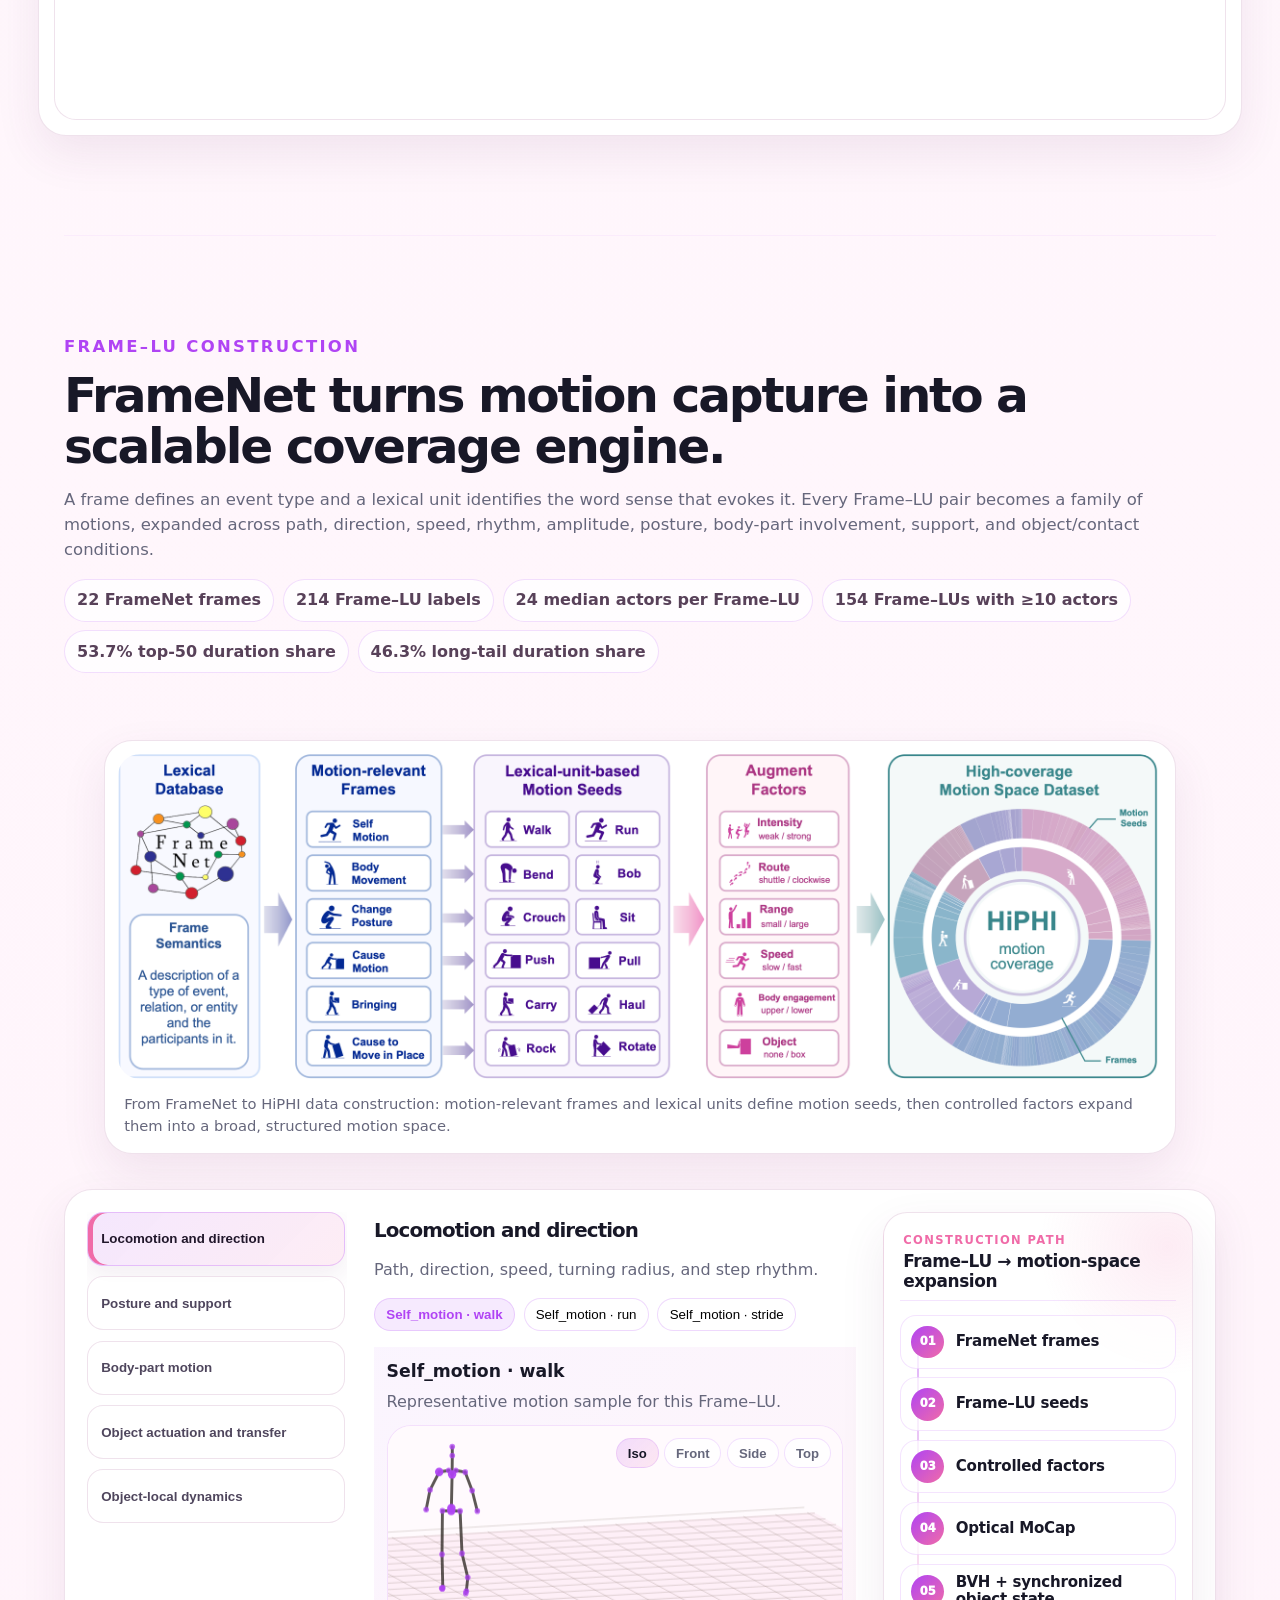
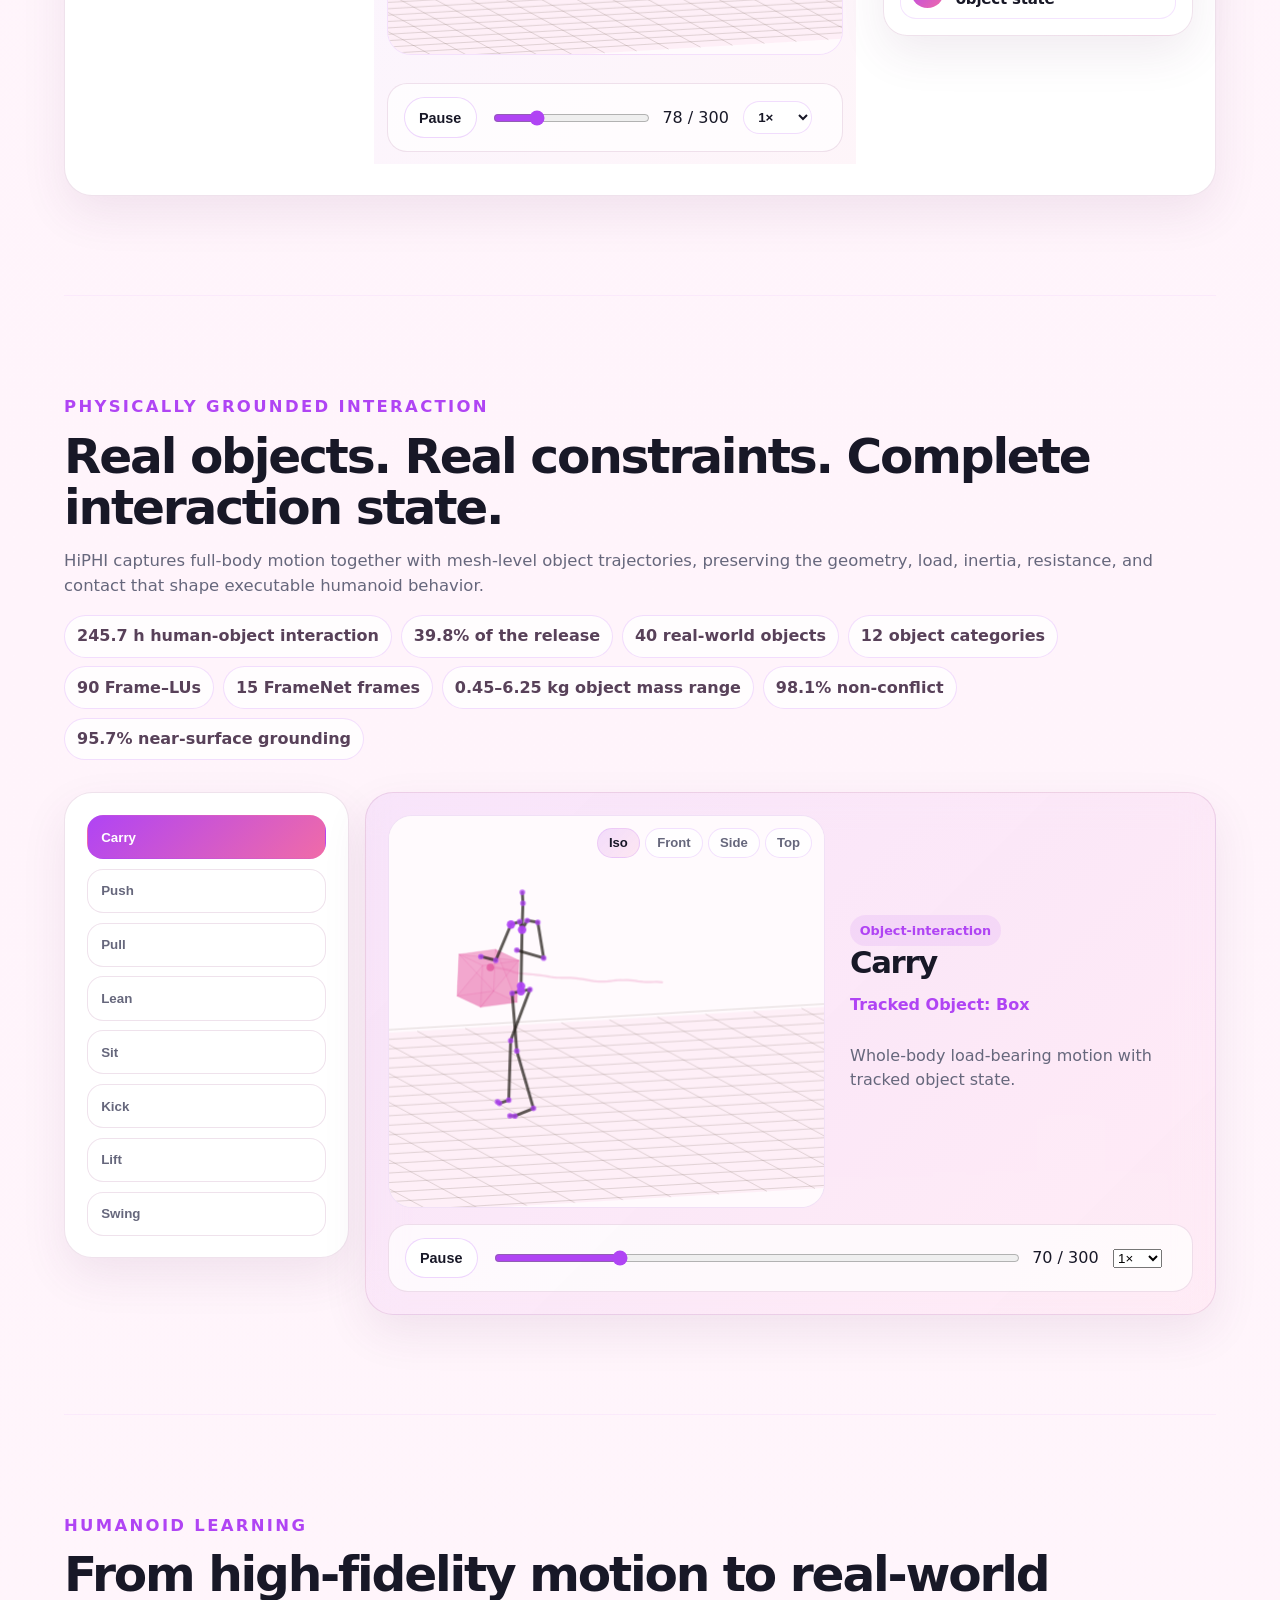
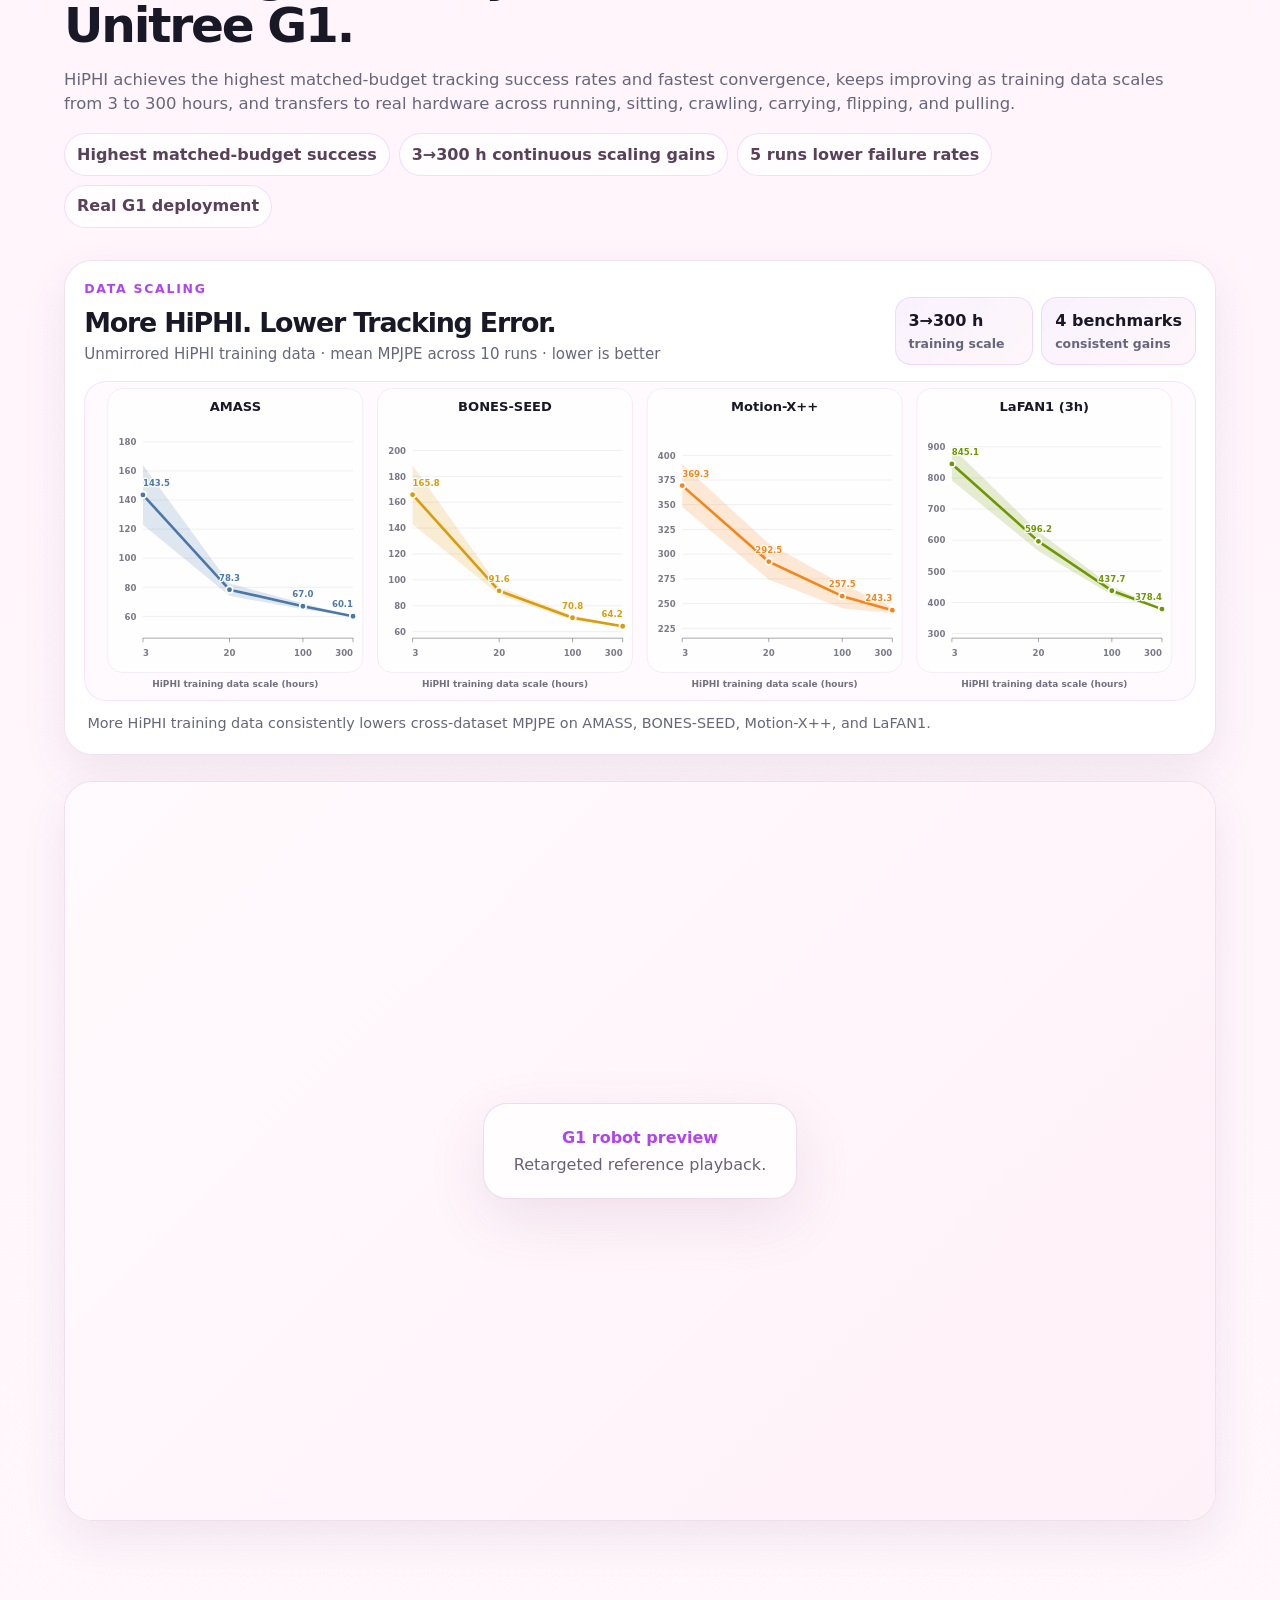
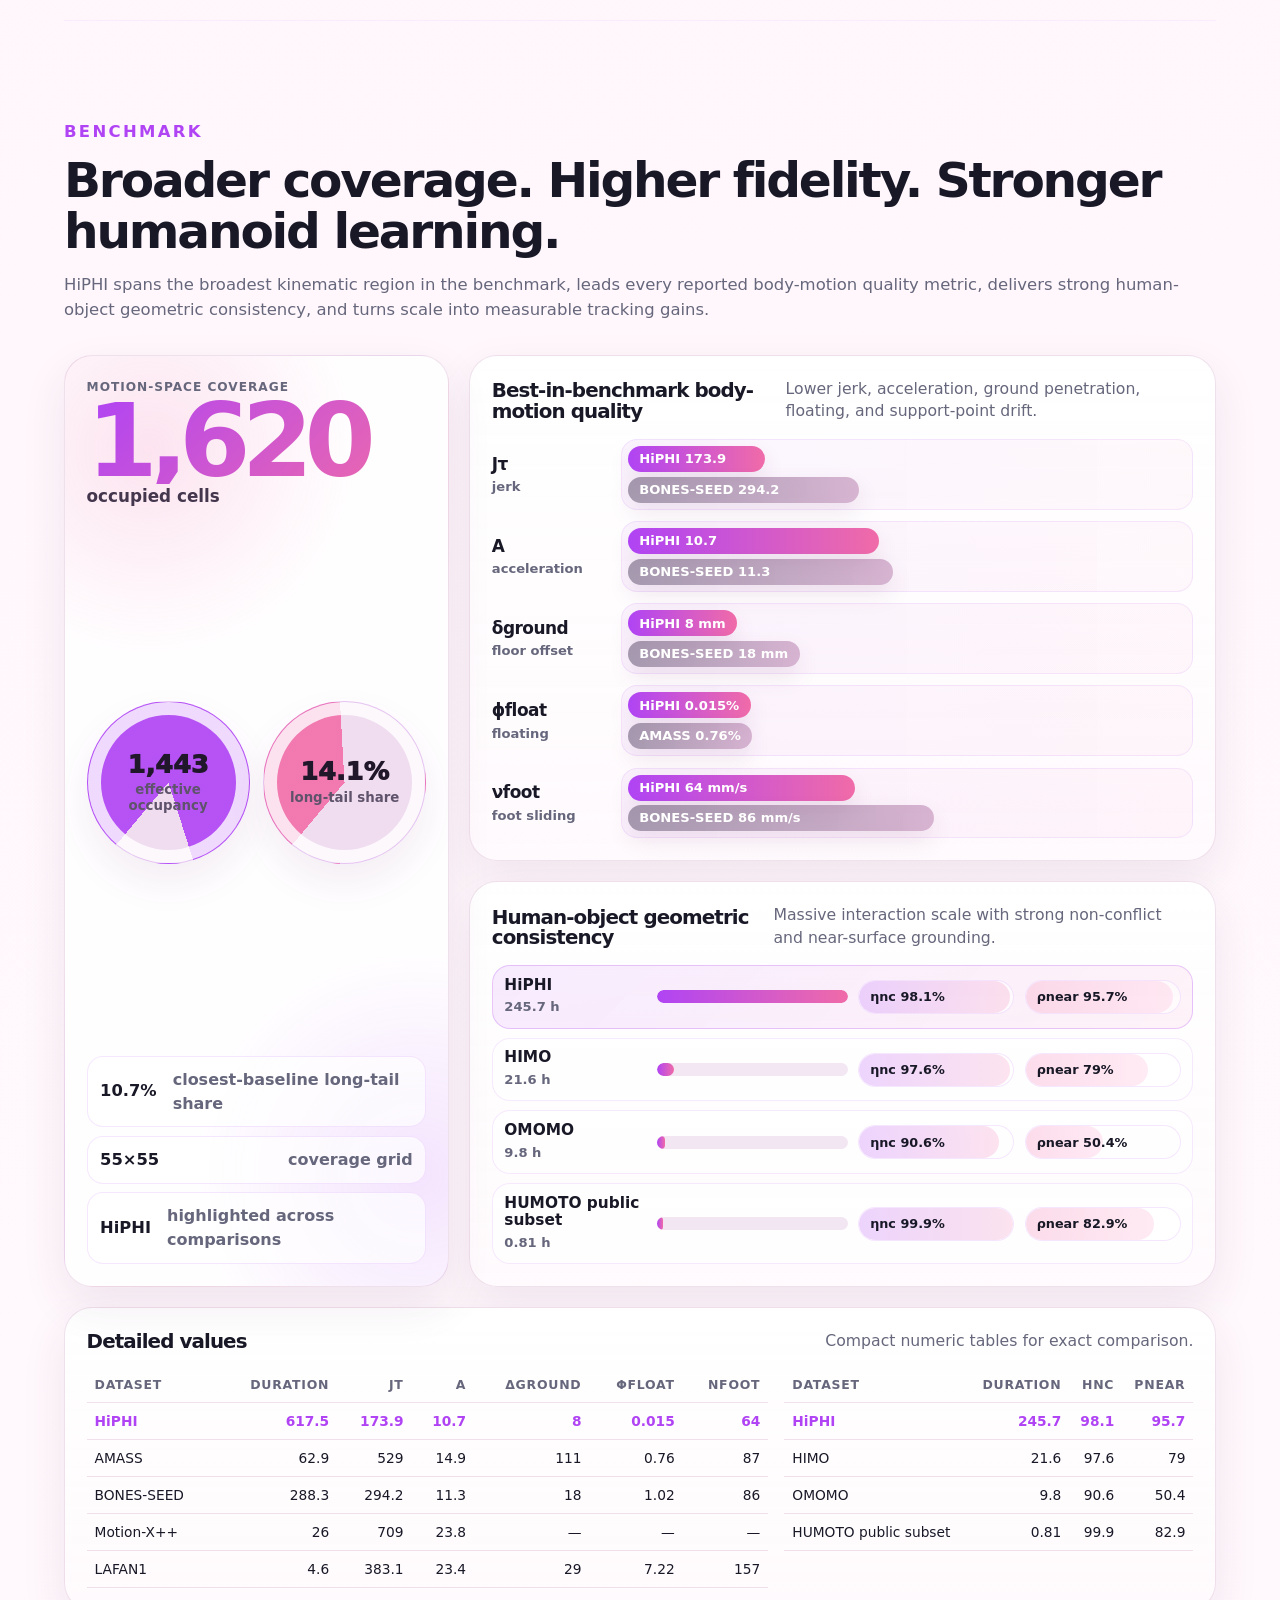
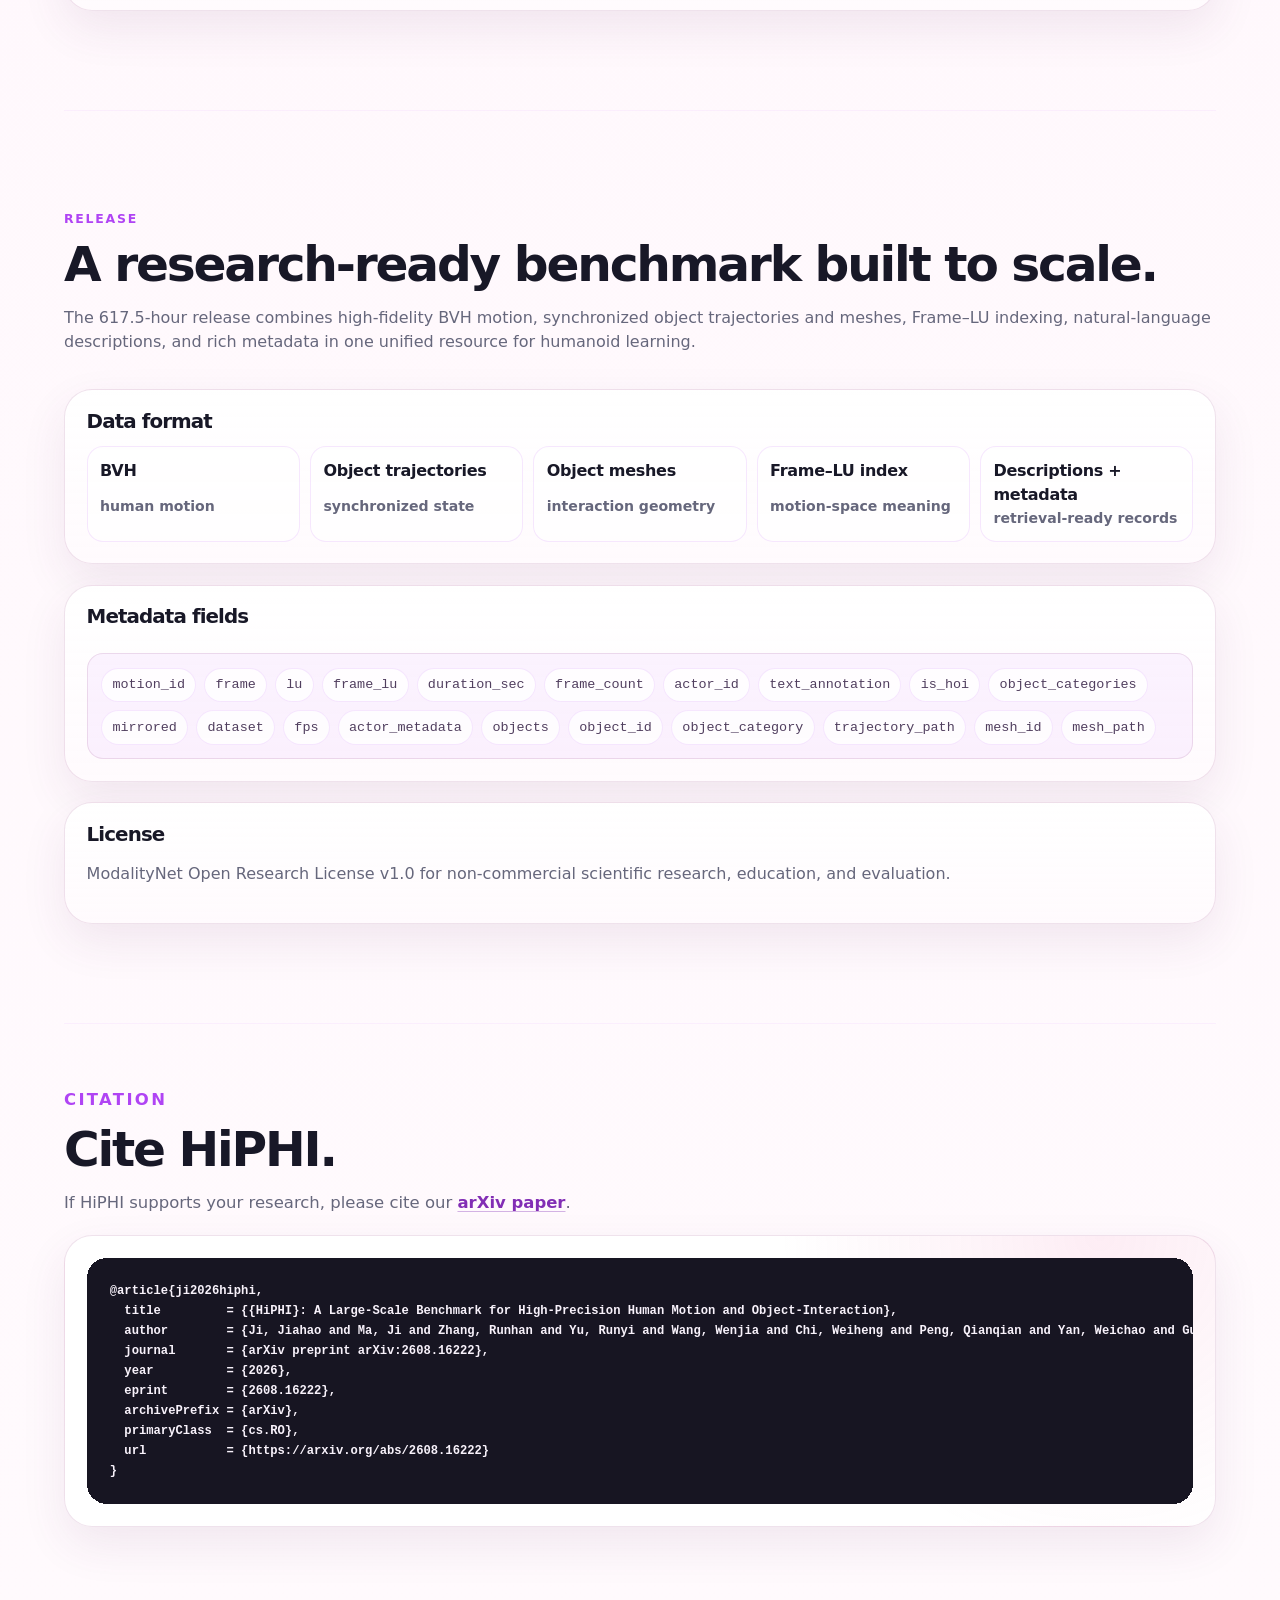
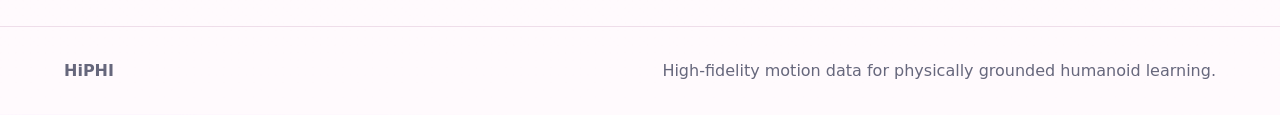
==== commit a5f08106: "Replace project video with new 1080p cut" ====
--- a/full.html
+++ b/full.html
@@ -73,7 +73,7 @@
       </div>
       <div id="overview-video" class="video-frame overview-video cardless">
         <video controls preload="metadata" poster="static/images/hero_poster.webp">
-          <source src="static/videos/HiPHI_demo_video_web.mp4" type="video/mp4">
+          <source src="static/videos/HiPHI_demo_video_web.mp4?v=20260819" type="video/mp4">
         </video>
       </div>
     </section>
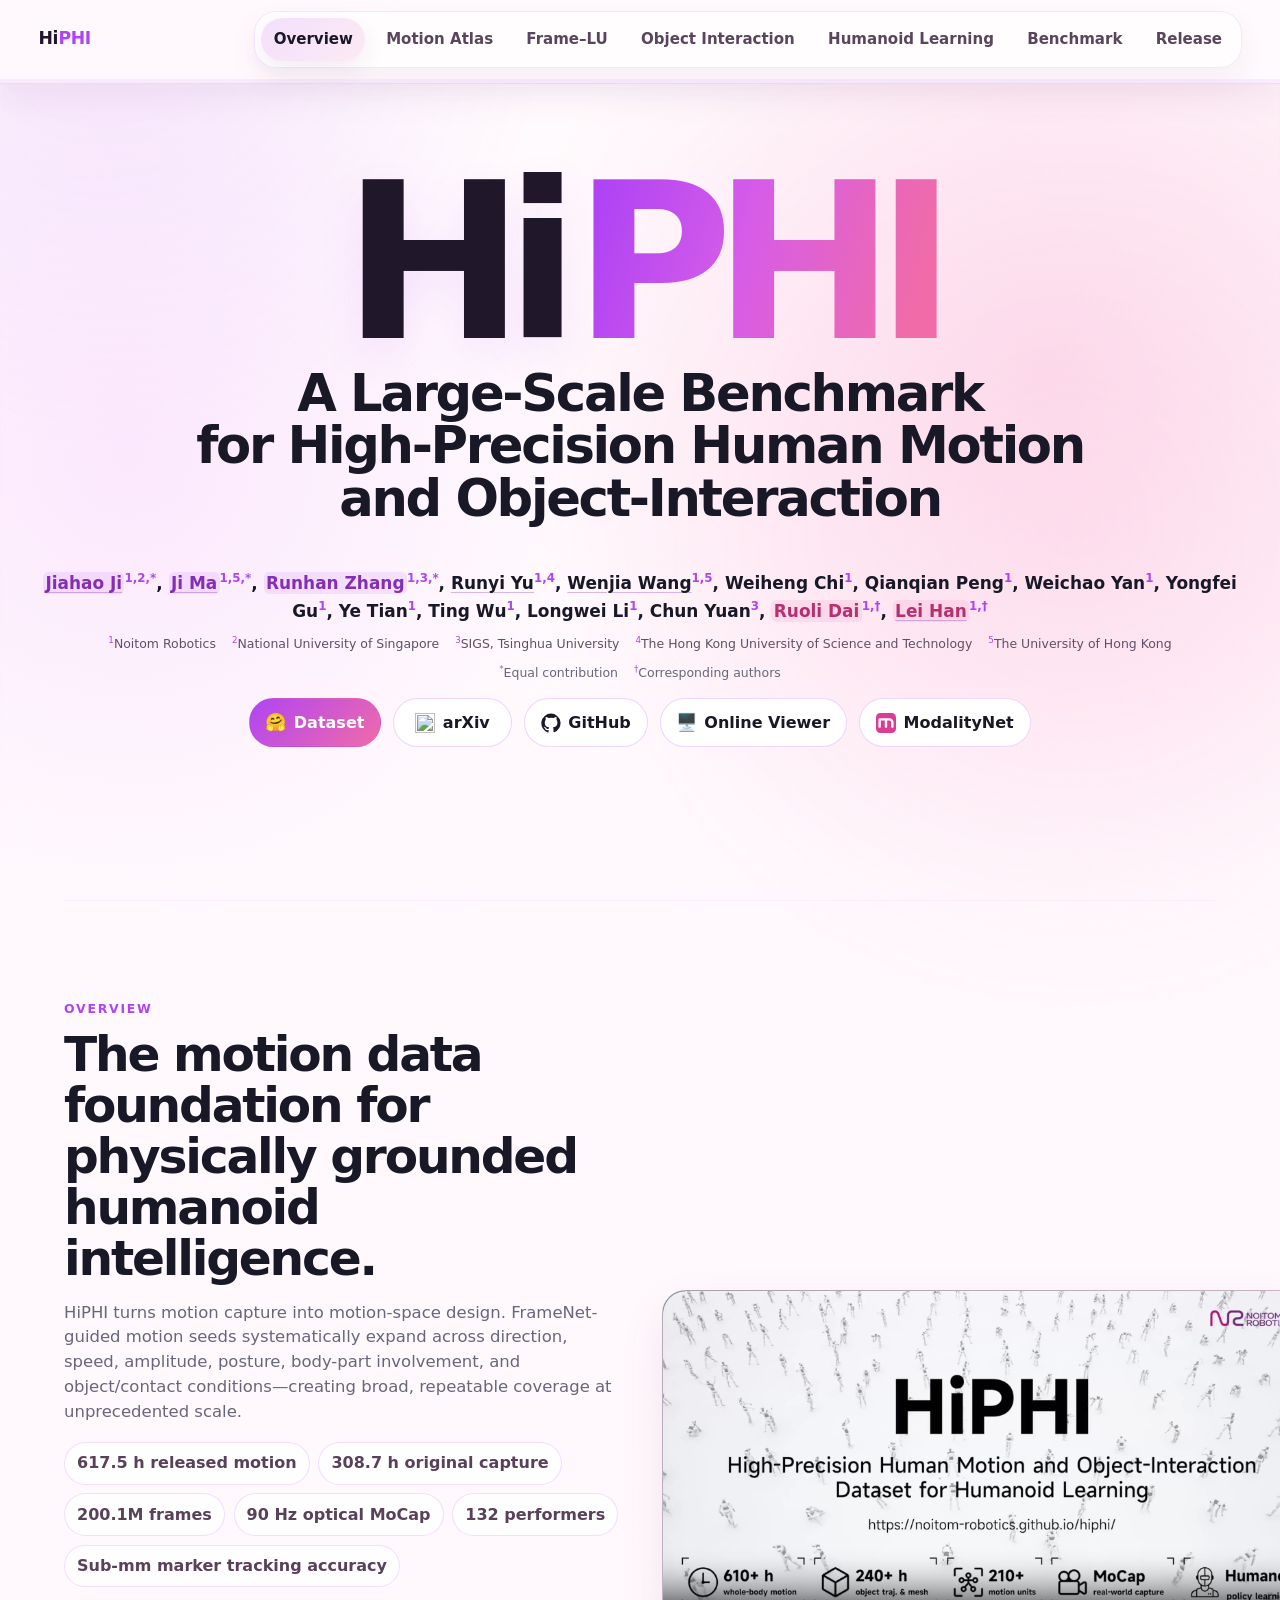
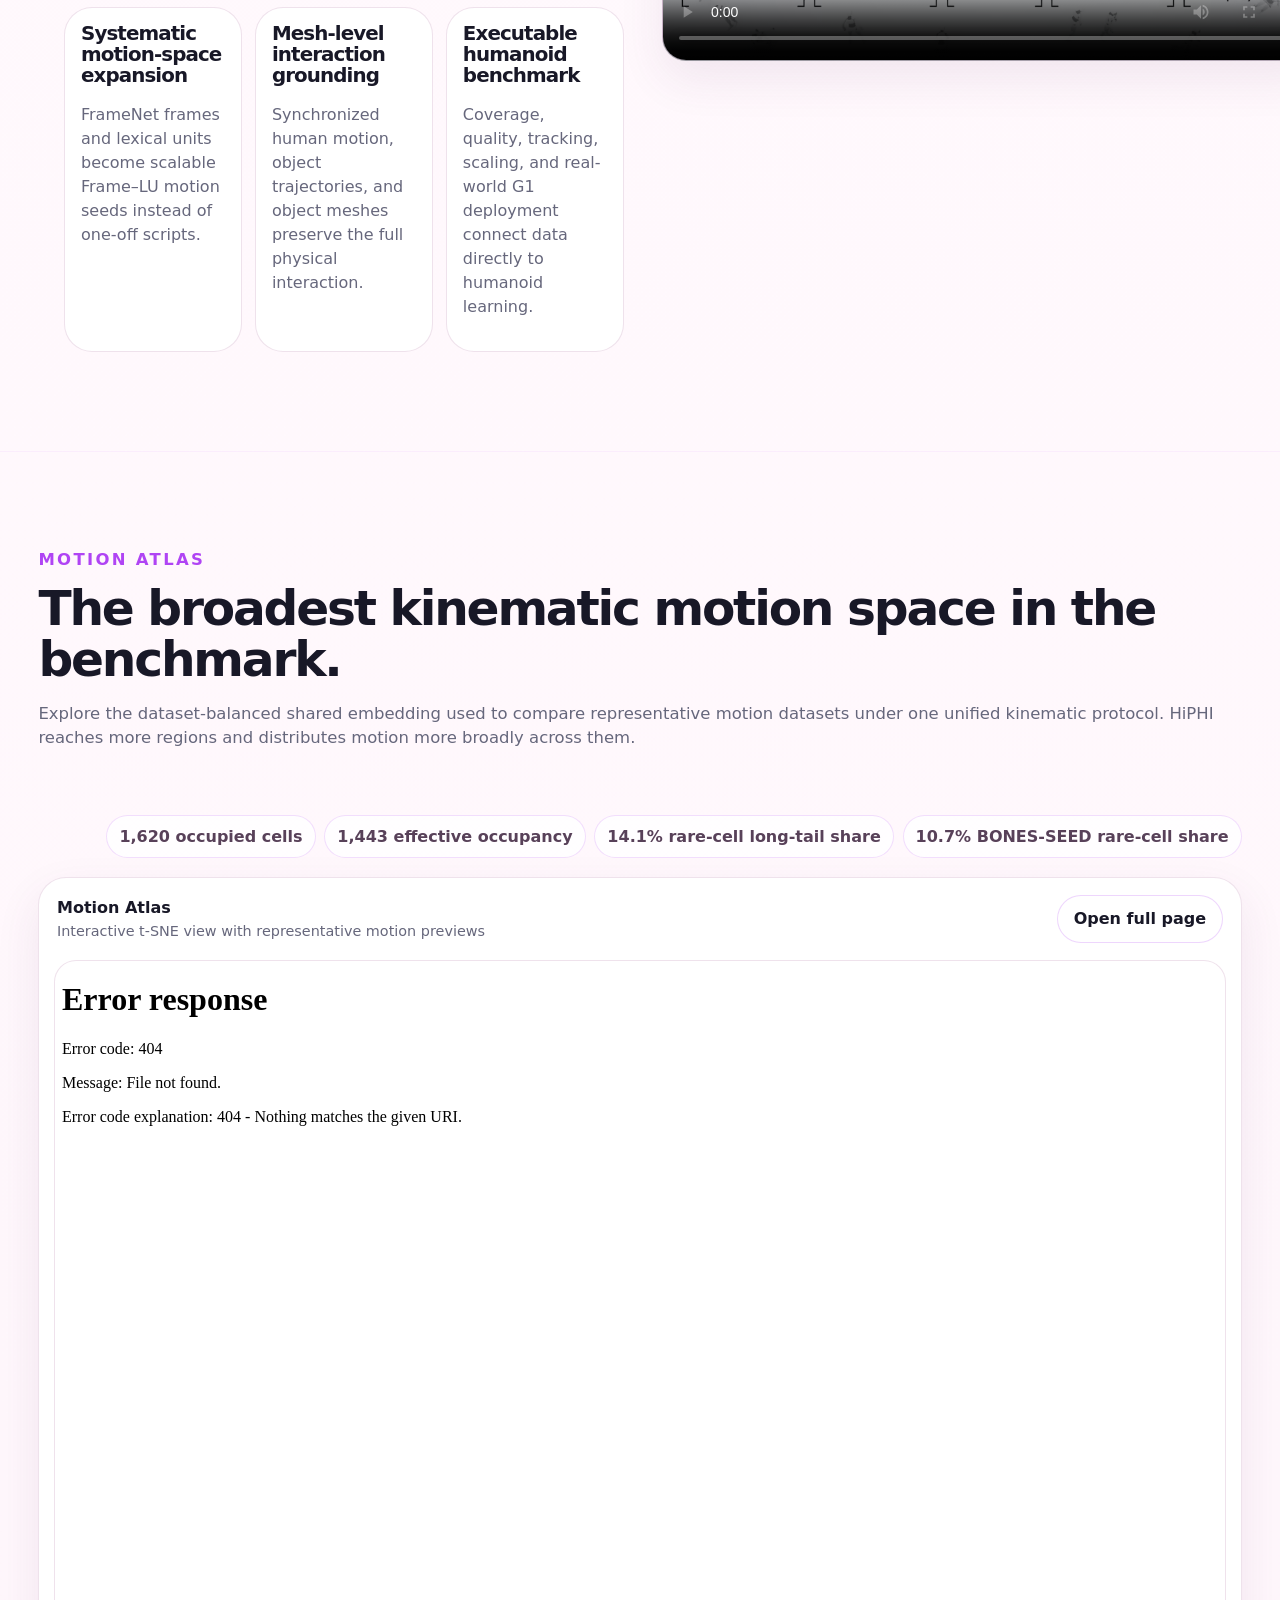
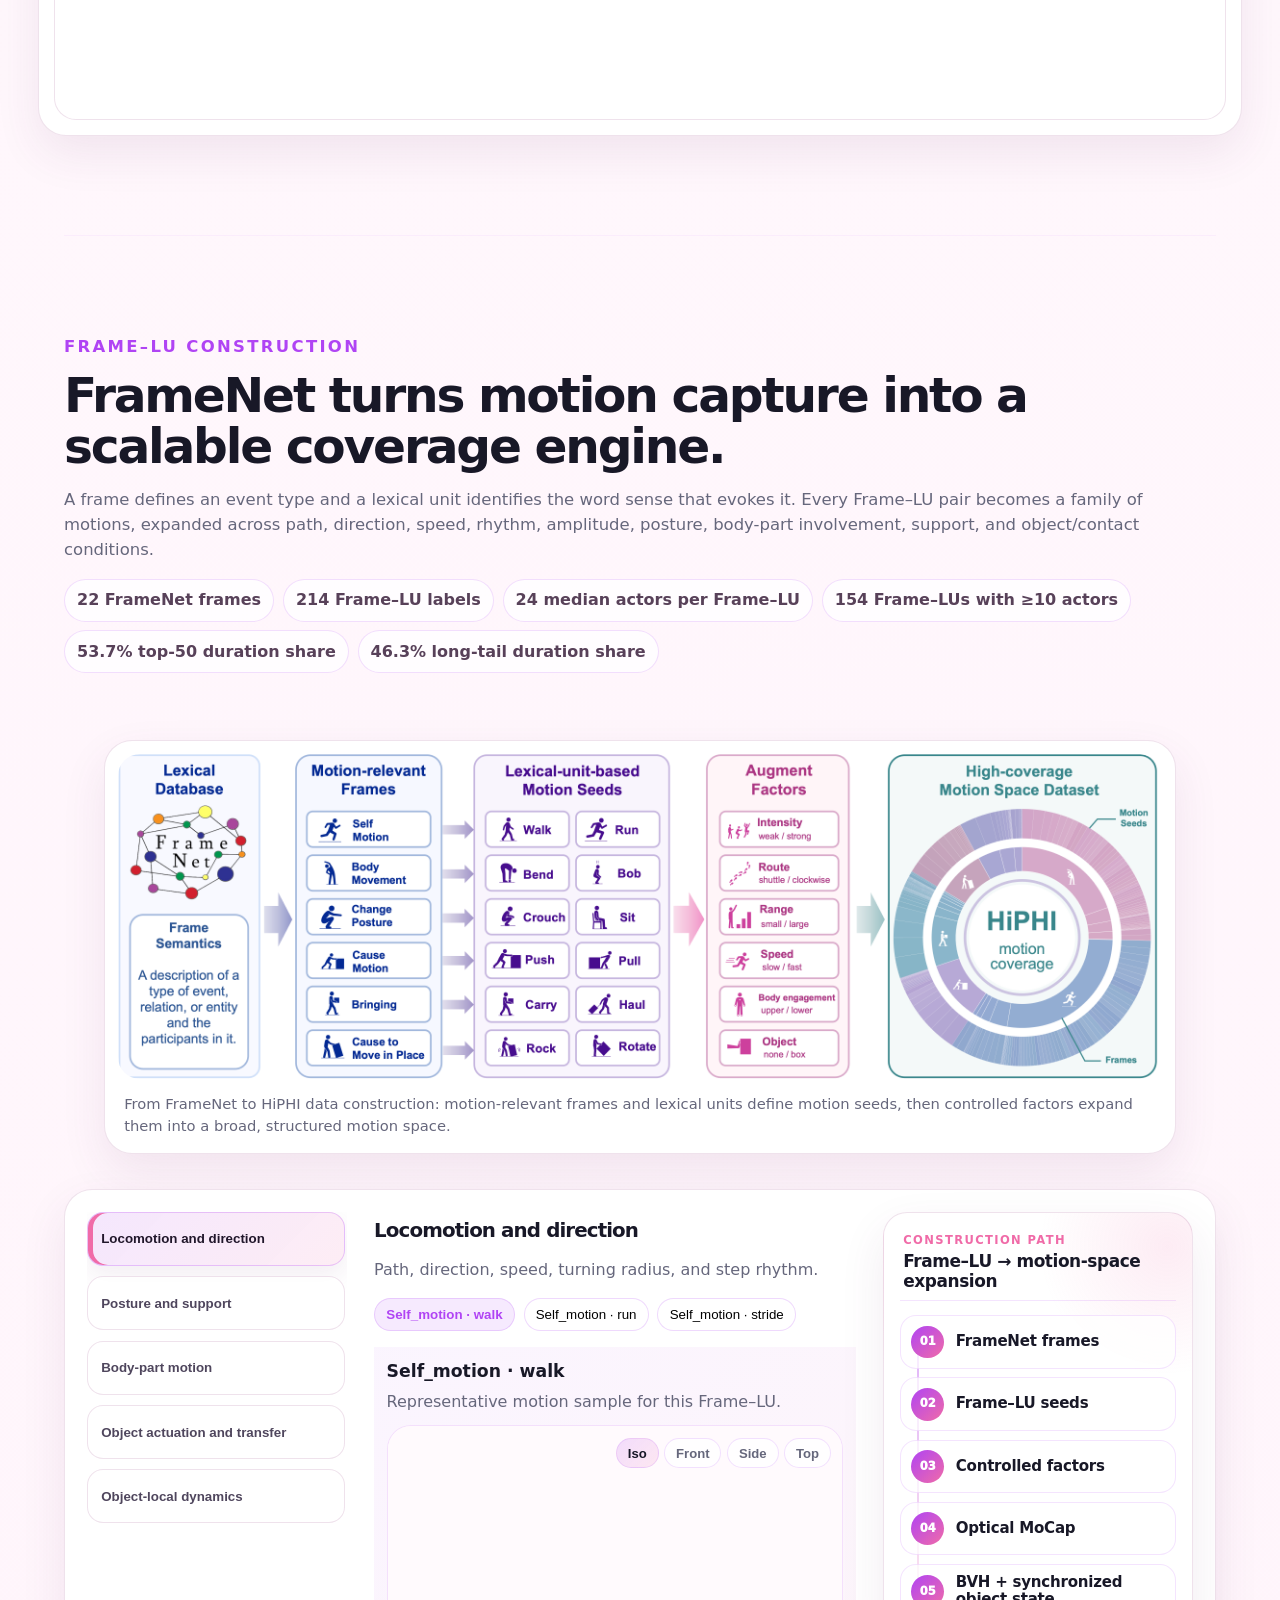
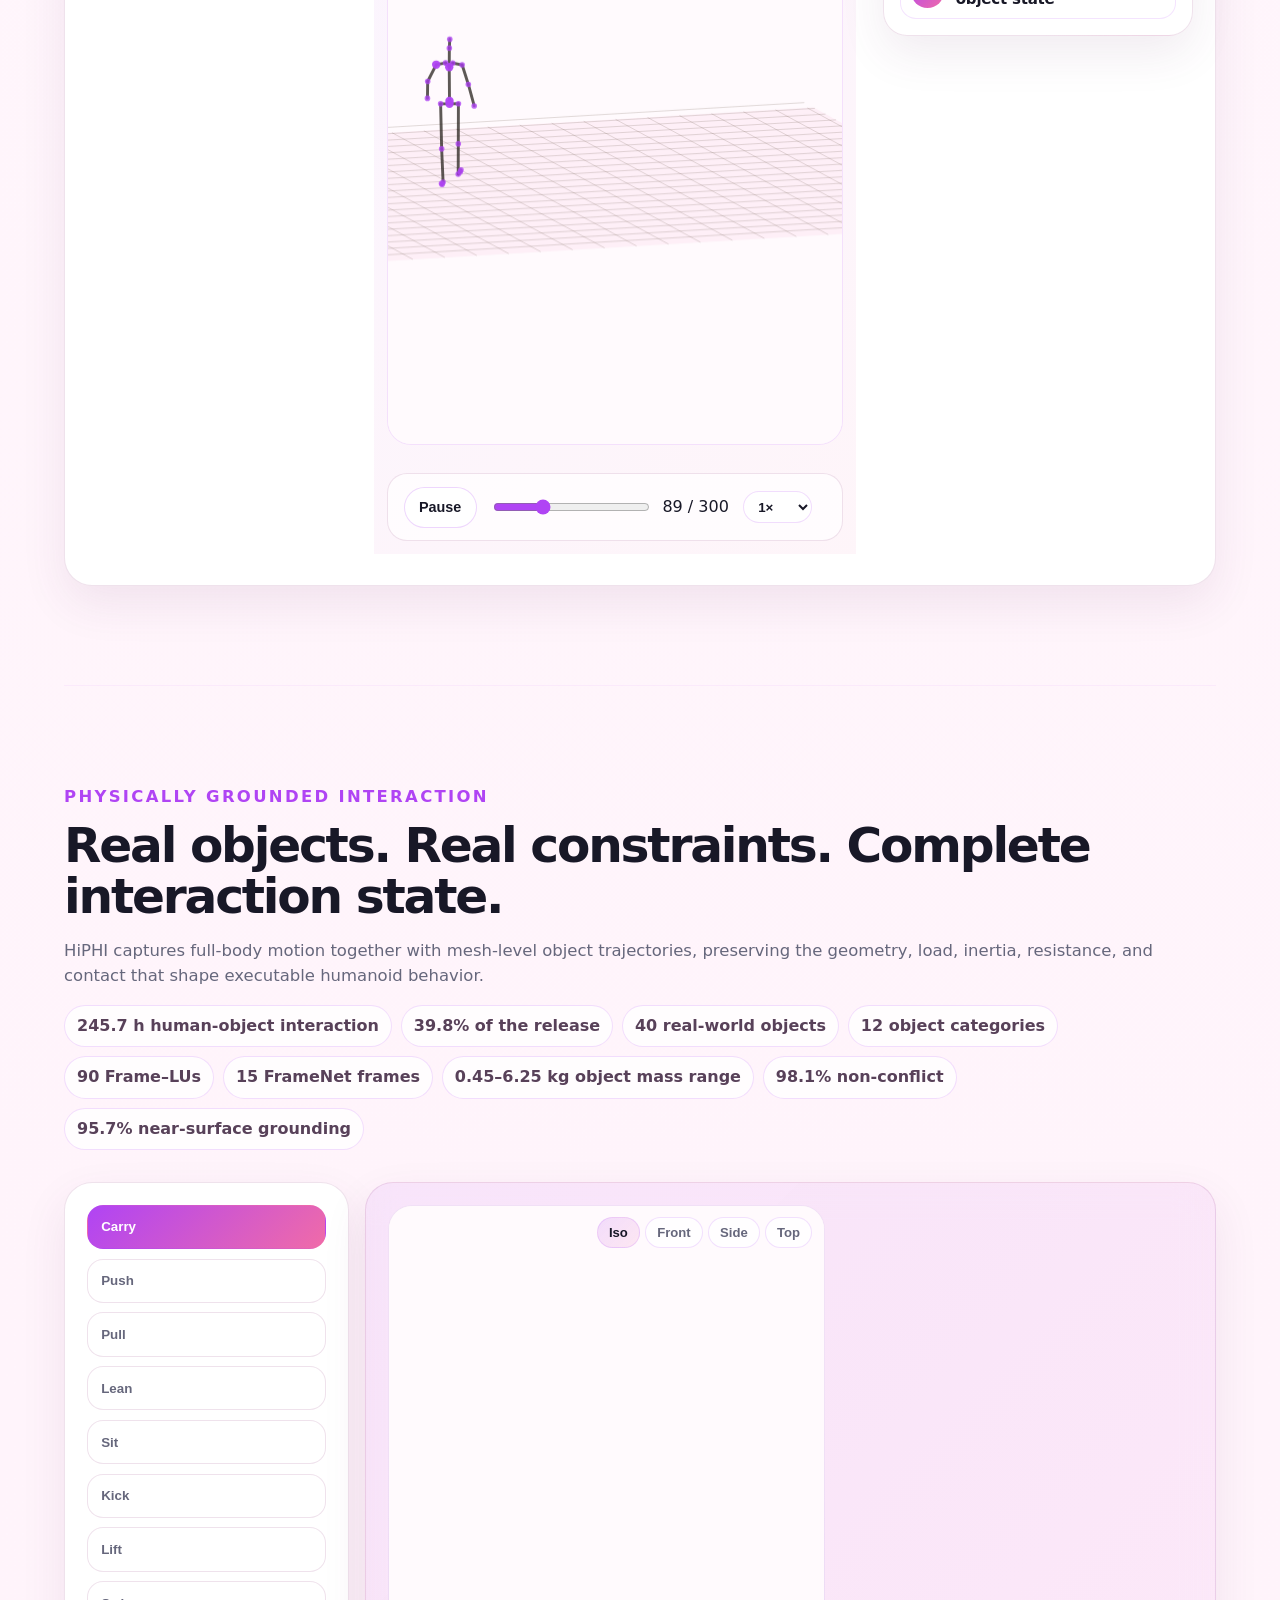
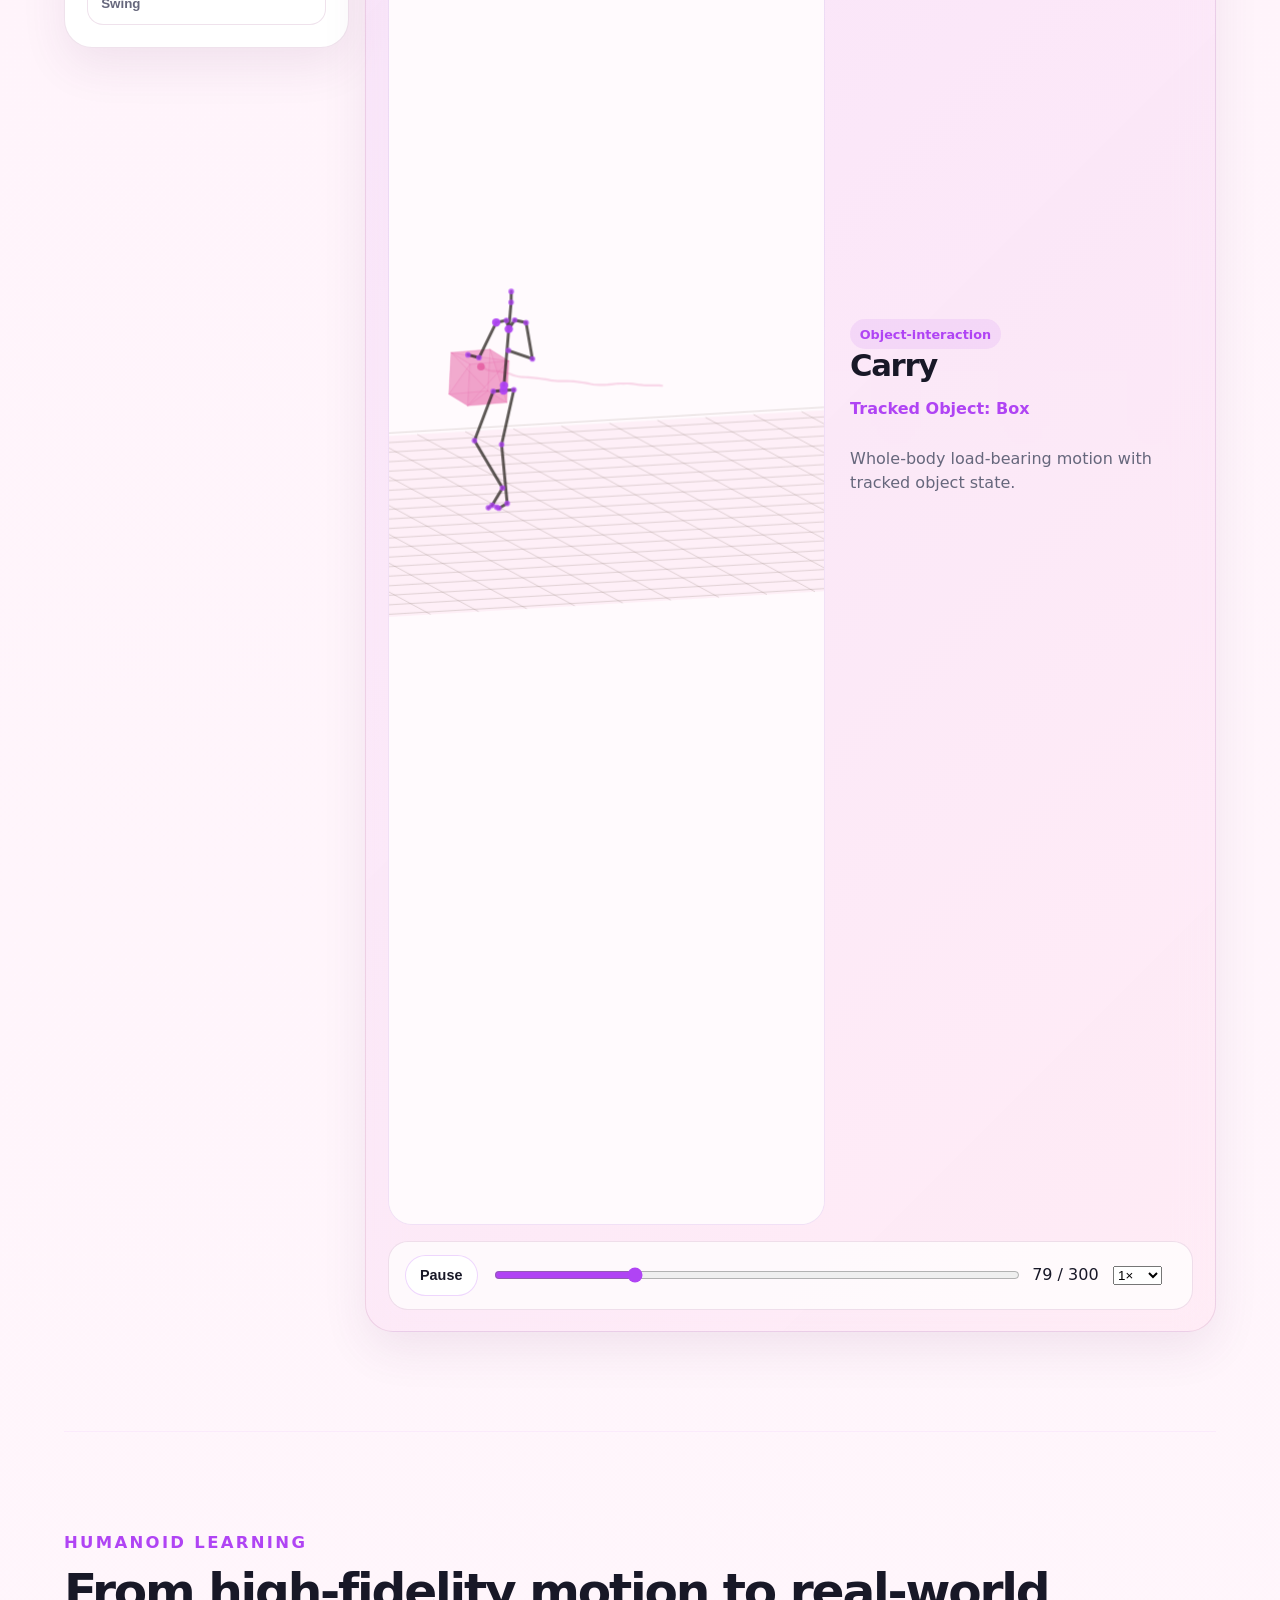
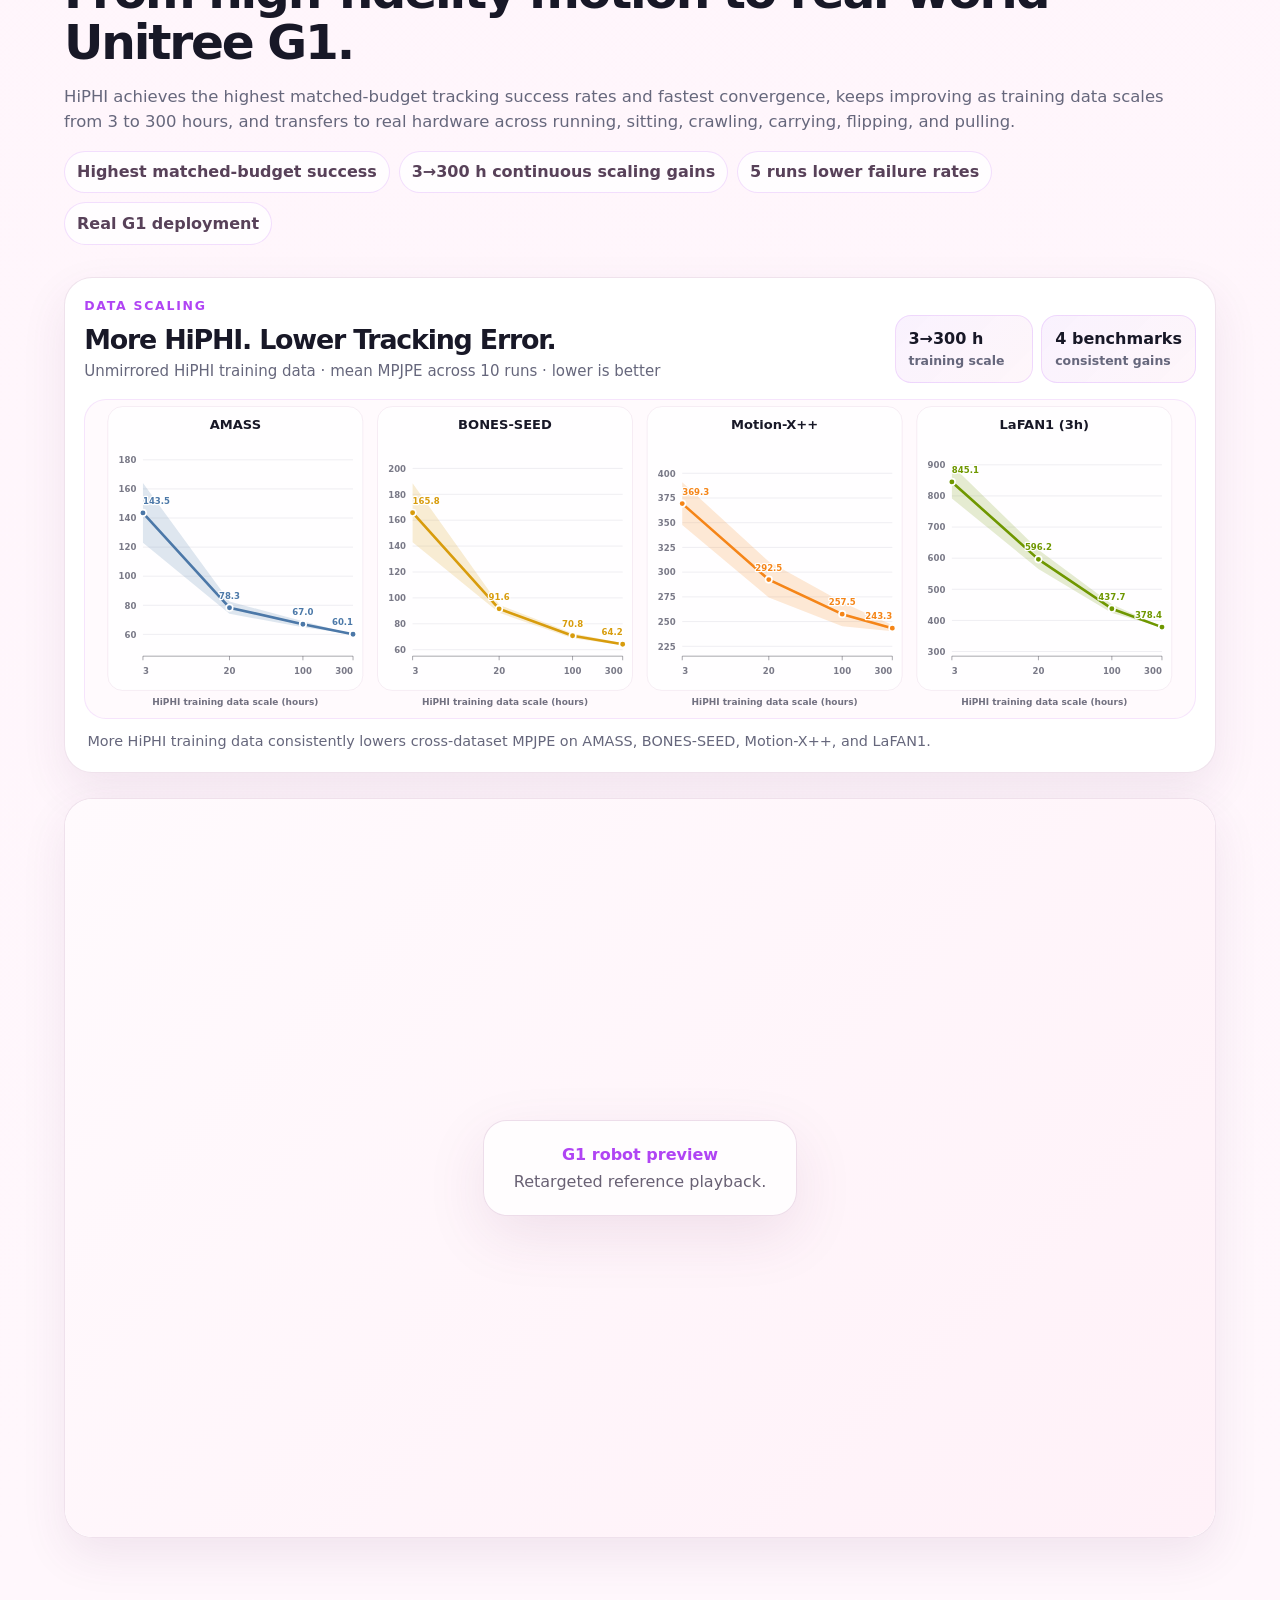
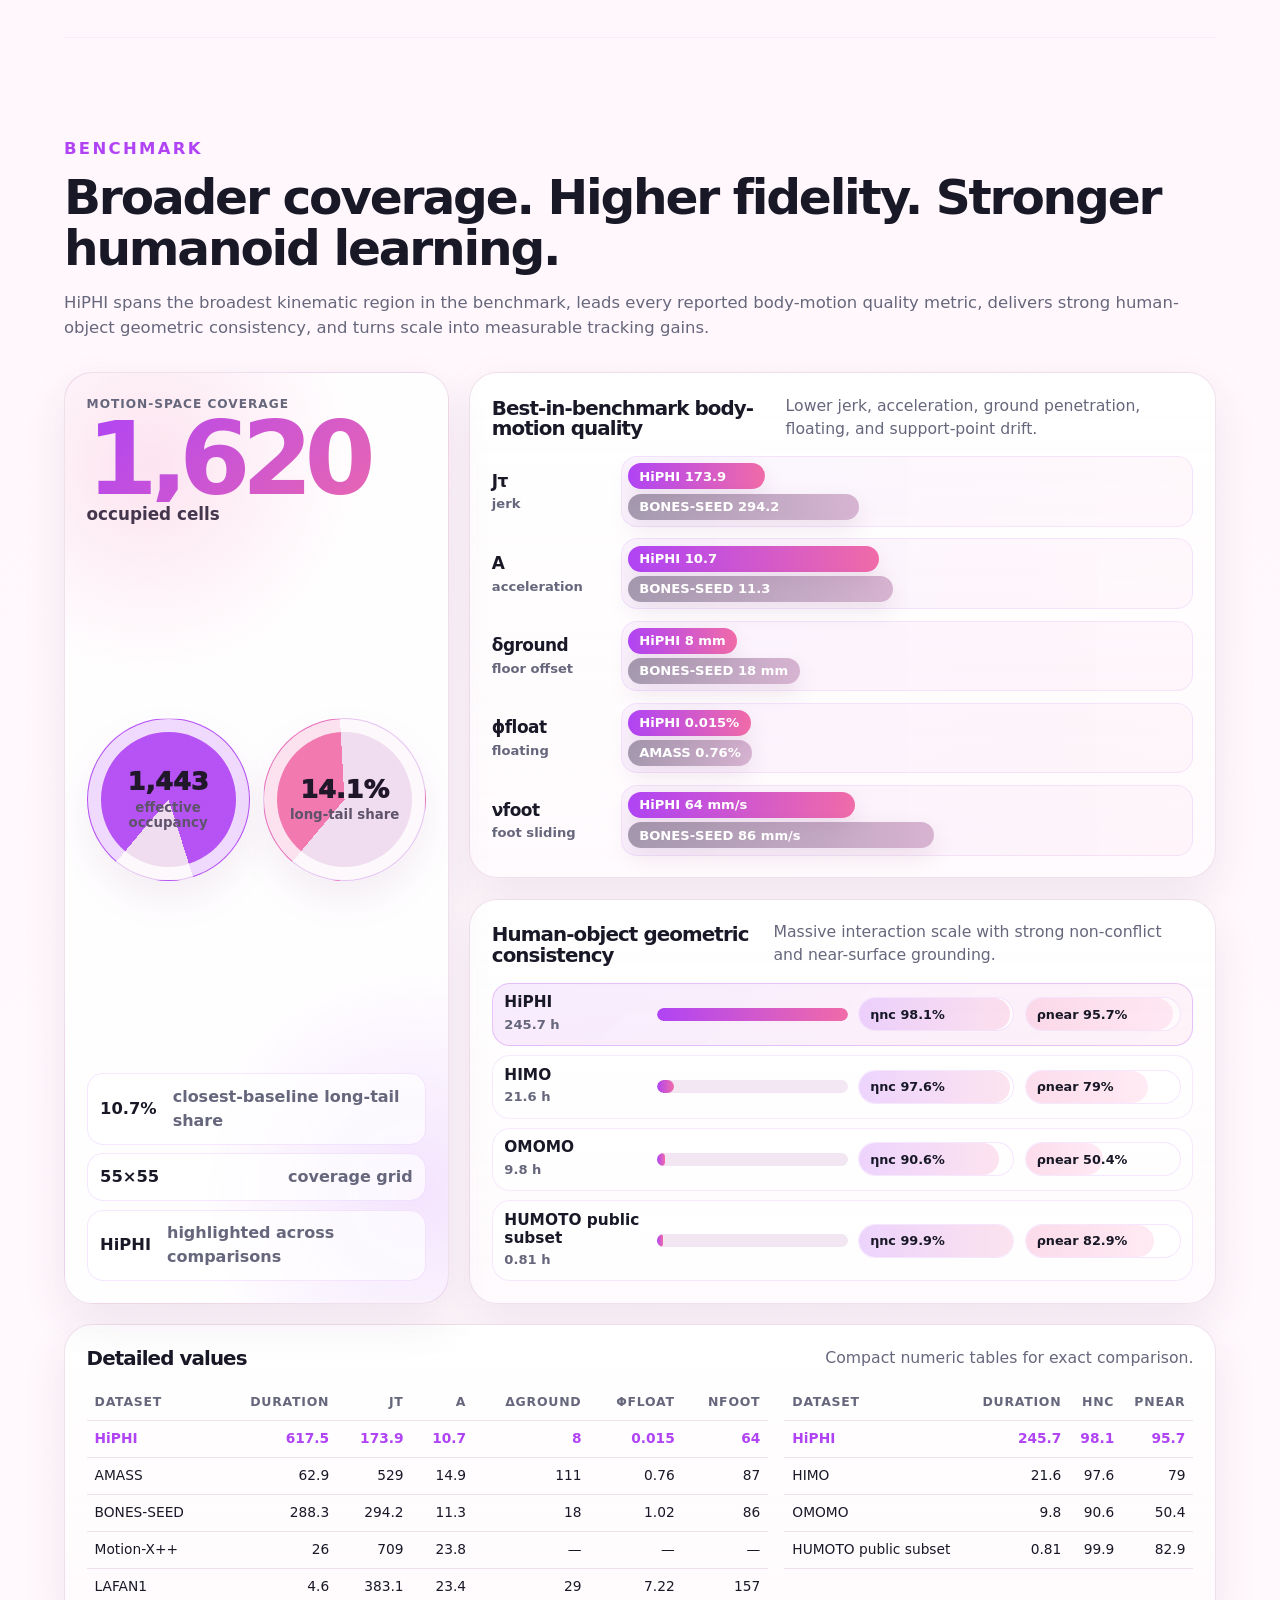
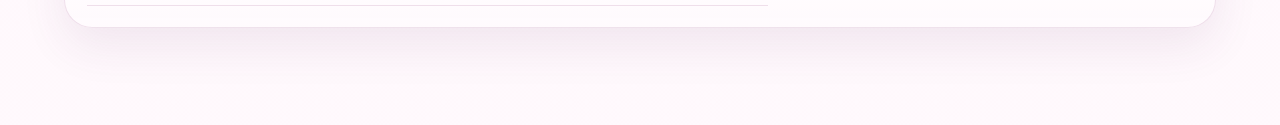
==== commit 4e2792cf: "Update project video poster" ====
--- a/full.html
+++ b/full.html
@@ -72,7 +72,7 @@
         </div>
       </div>
       <div id="overview-video" class="video-frame overview-video cardless">
-        <video controls preload="metadata" poster="static/images/hero_poster.webp">
+        <video controls preload="metadata" poster="static/images/HiPHI_demo_video_poster.webp">
           <source src="static/videos/HiPHI_demo_video_web.mp4?v=20260819" type="video/mp4">
         </video>
       </div>
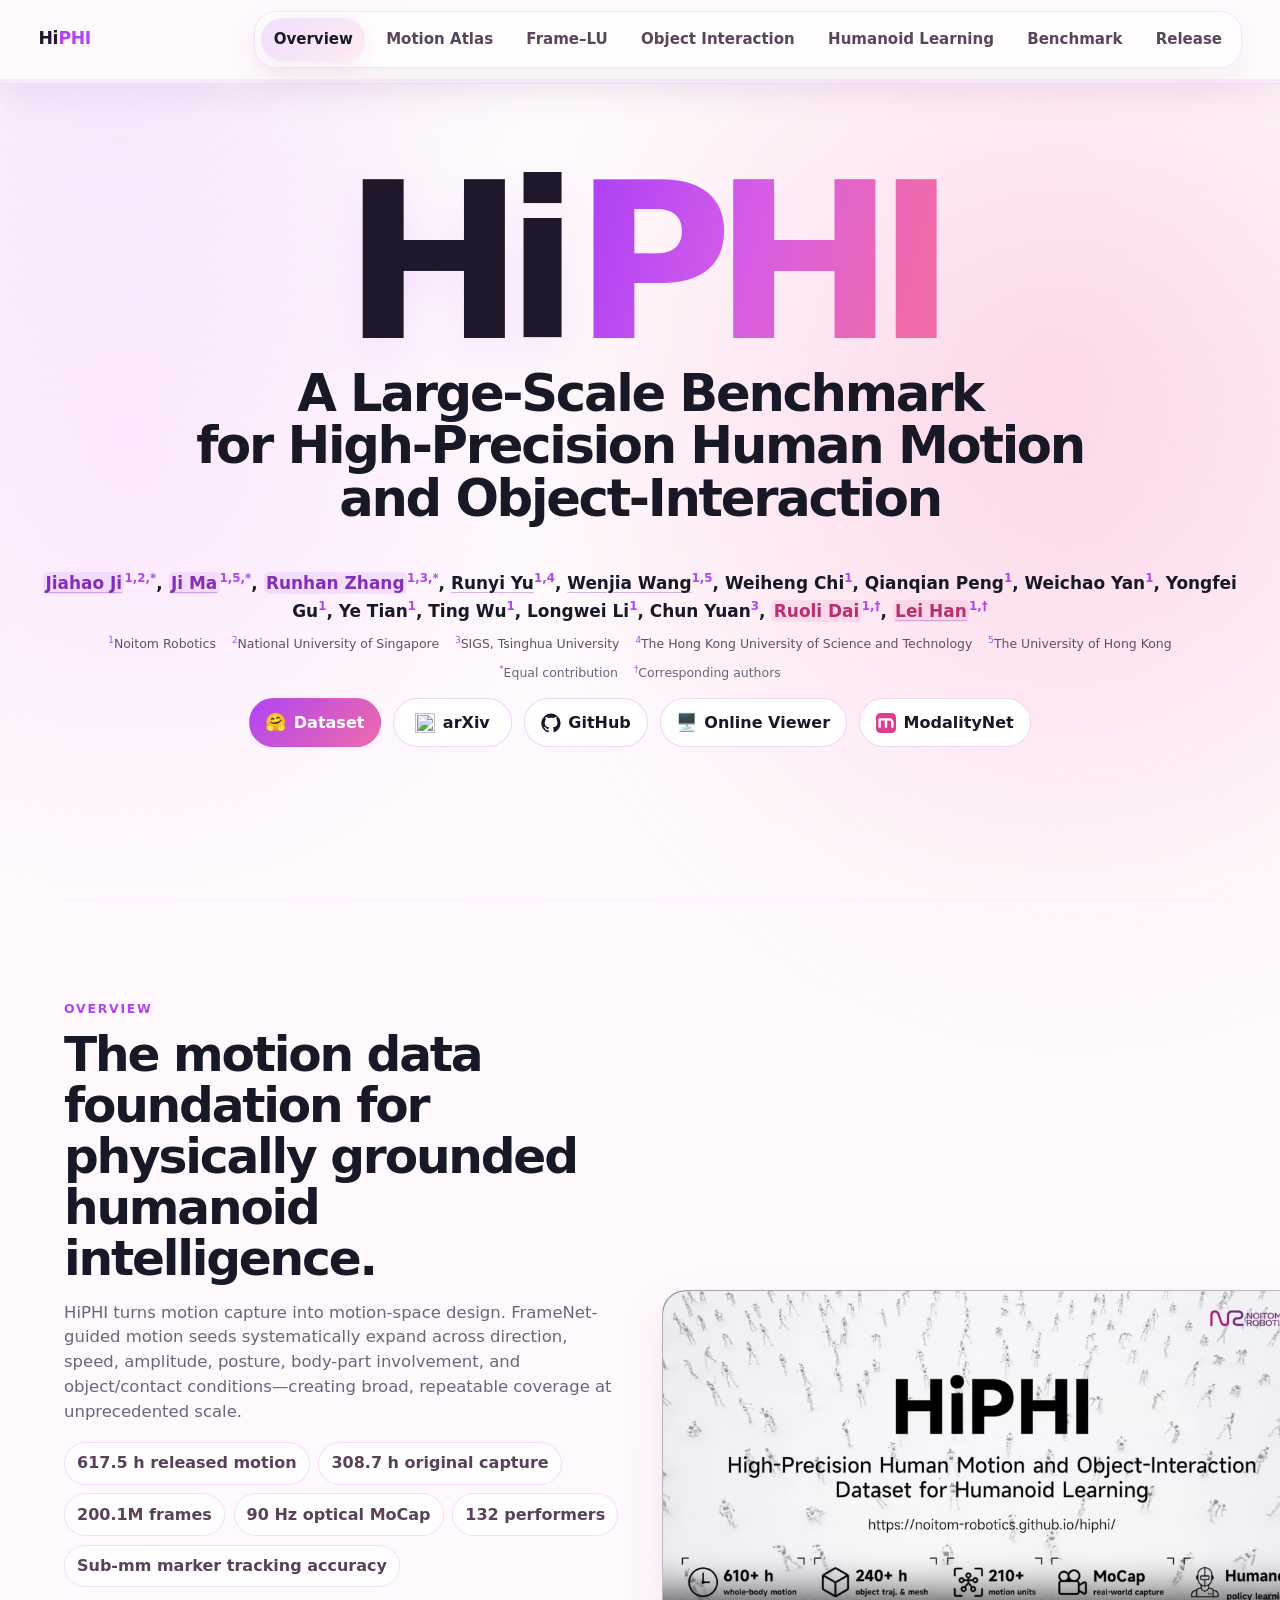
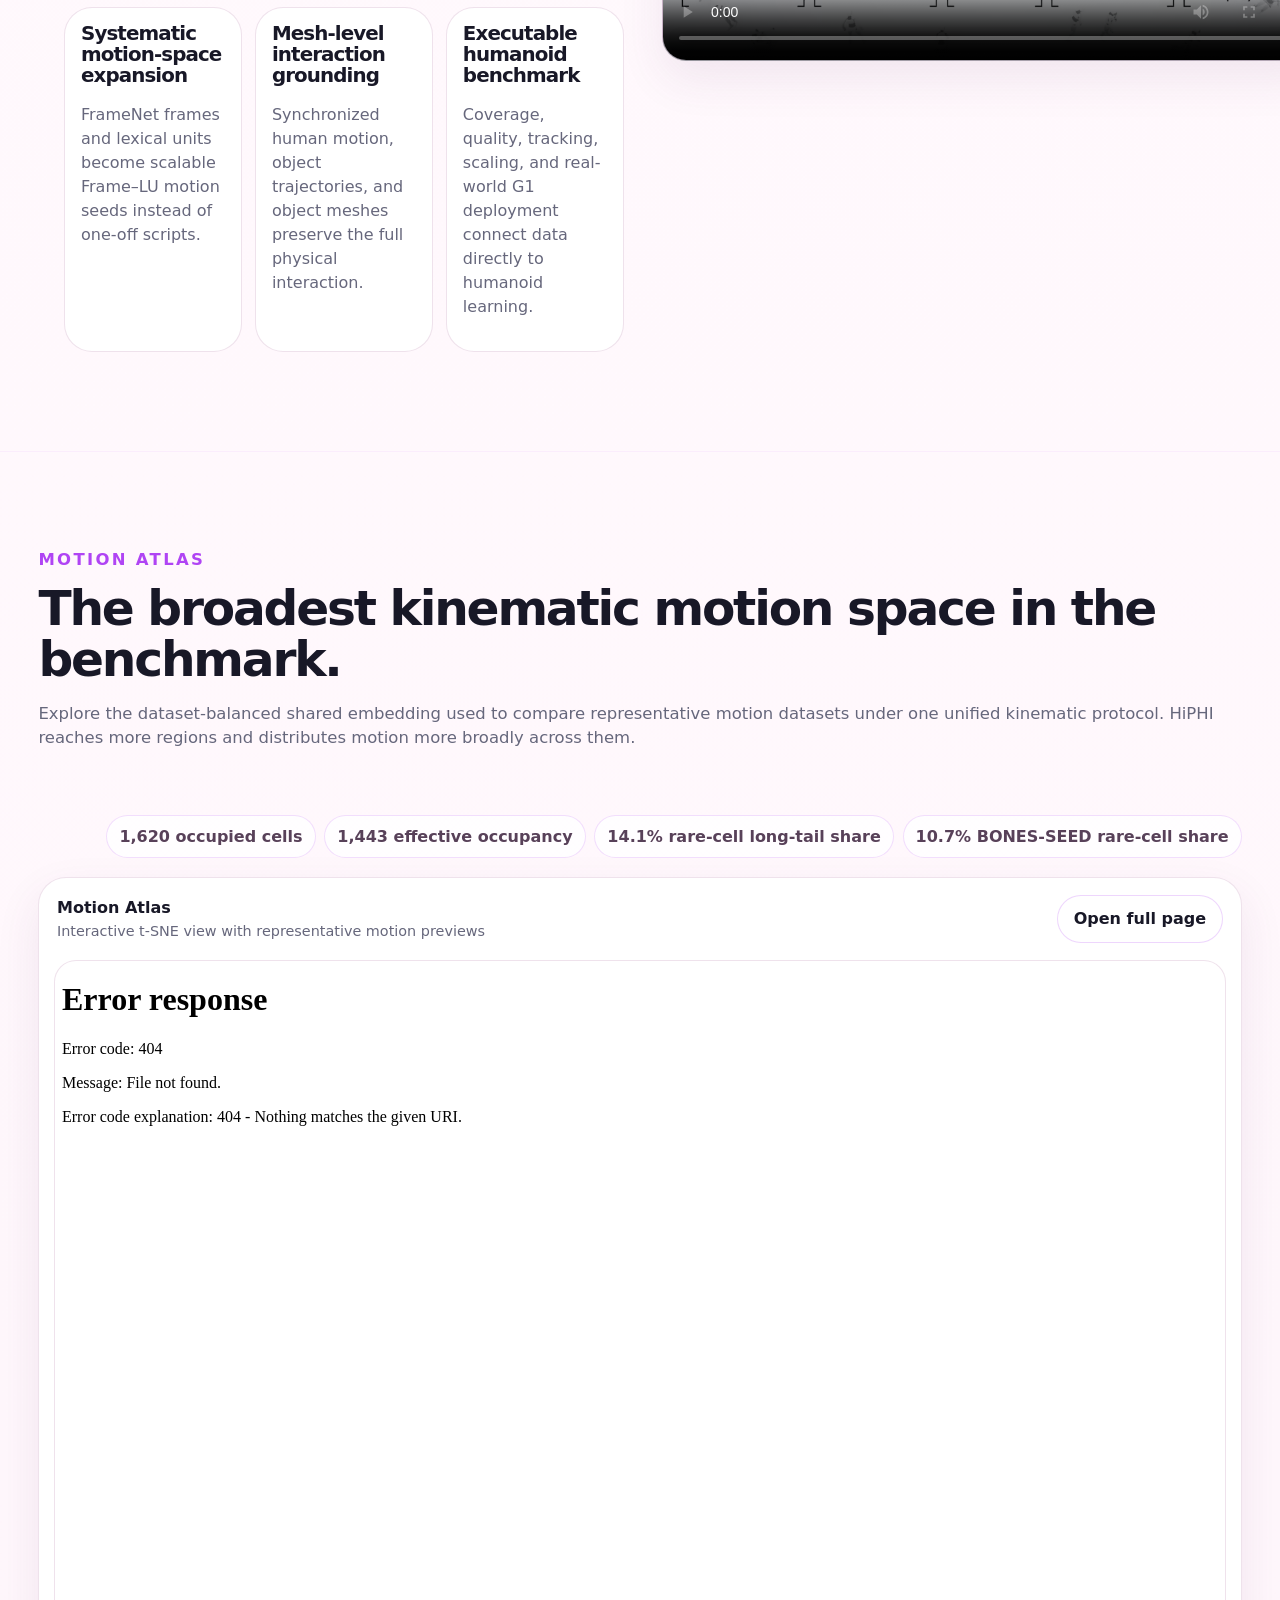
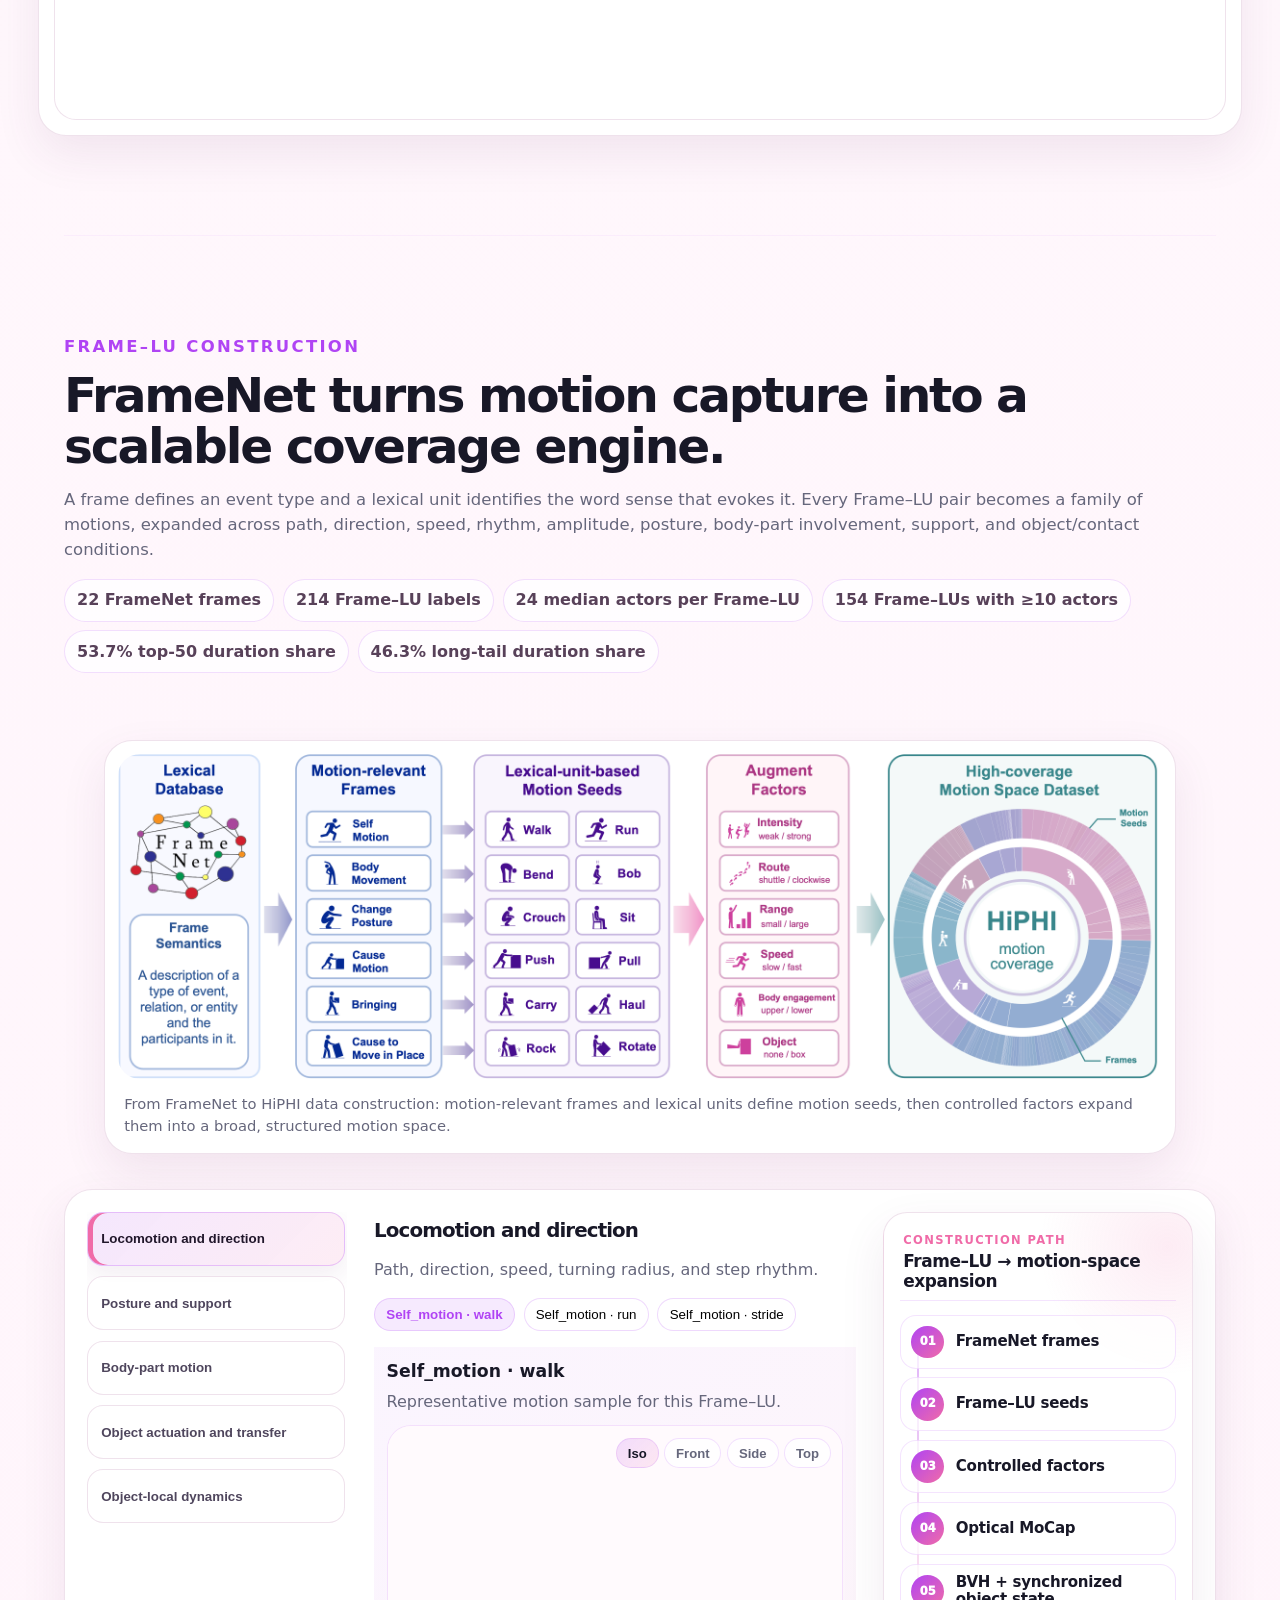
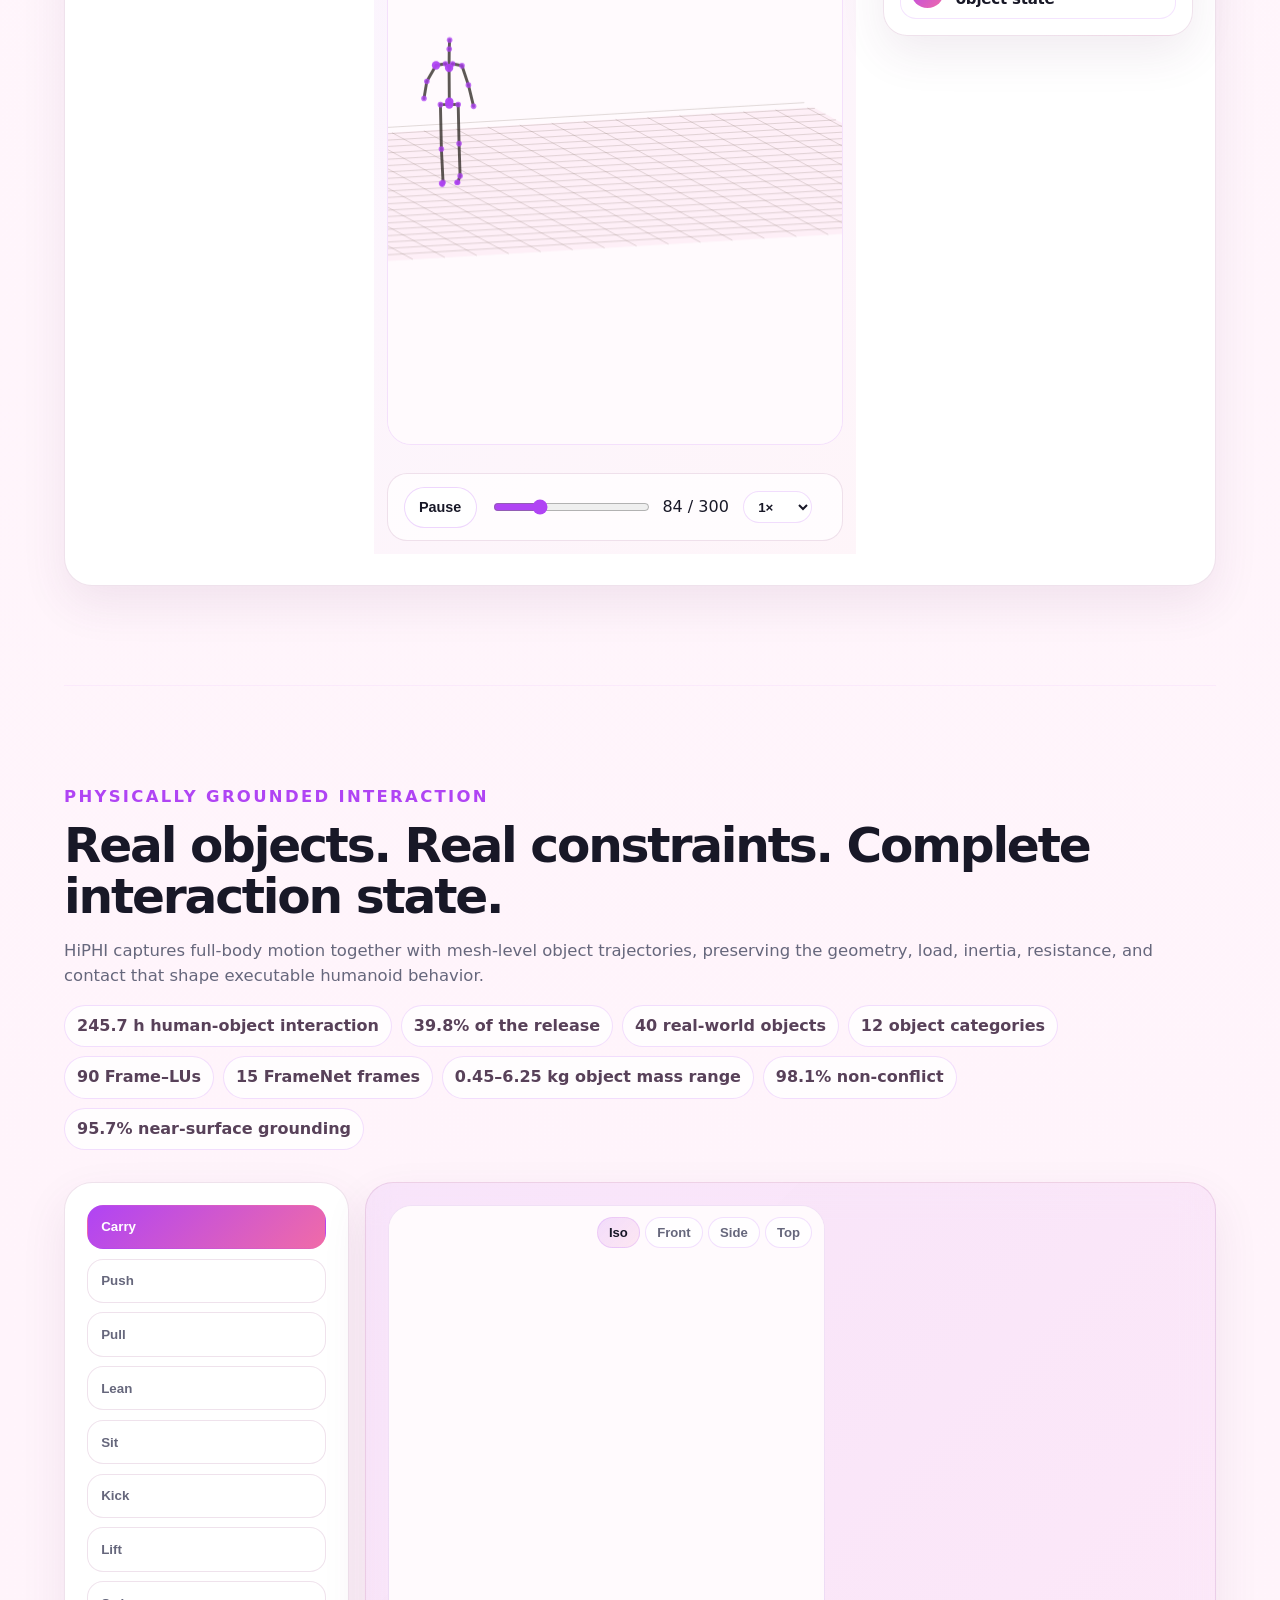
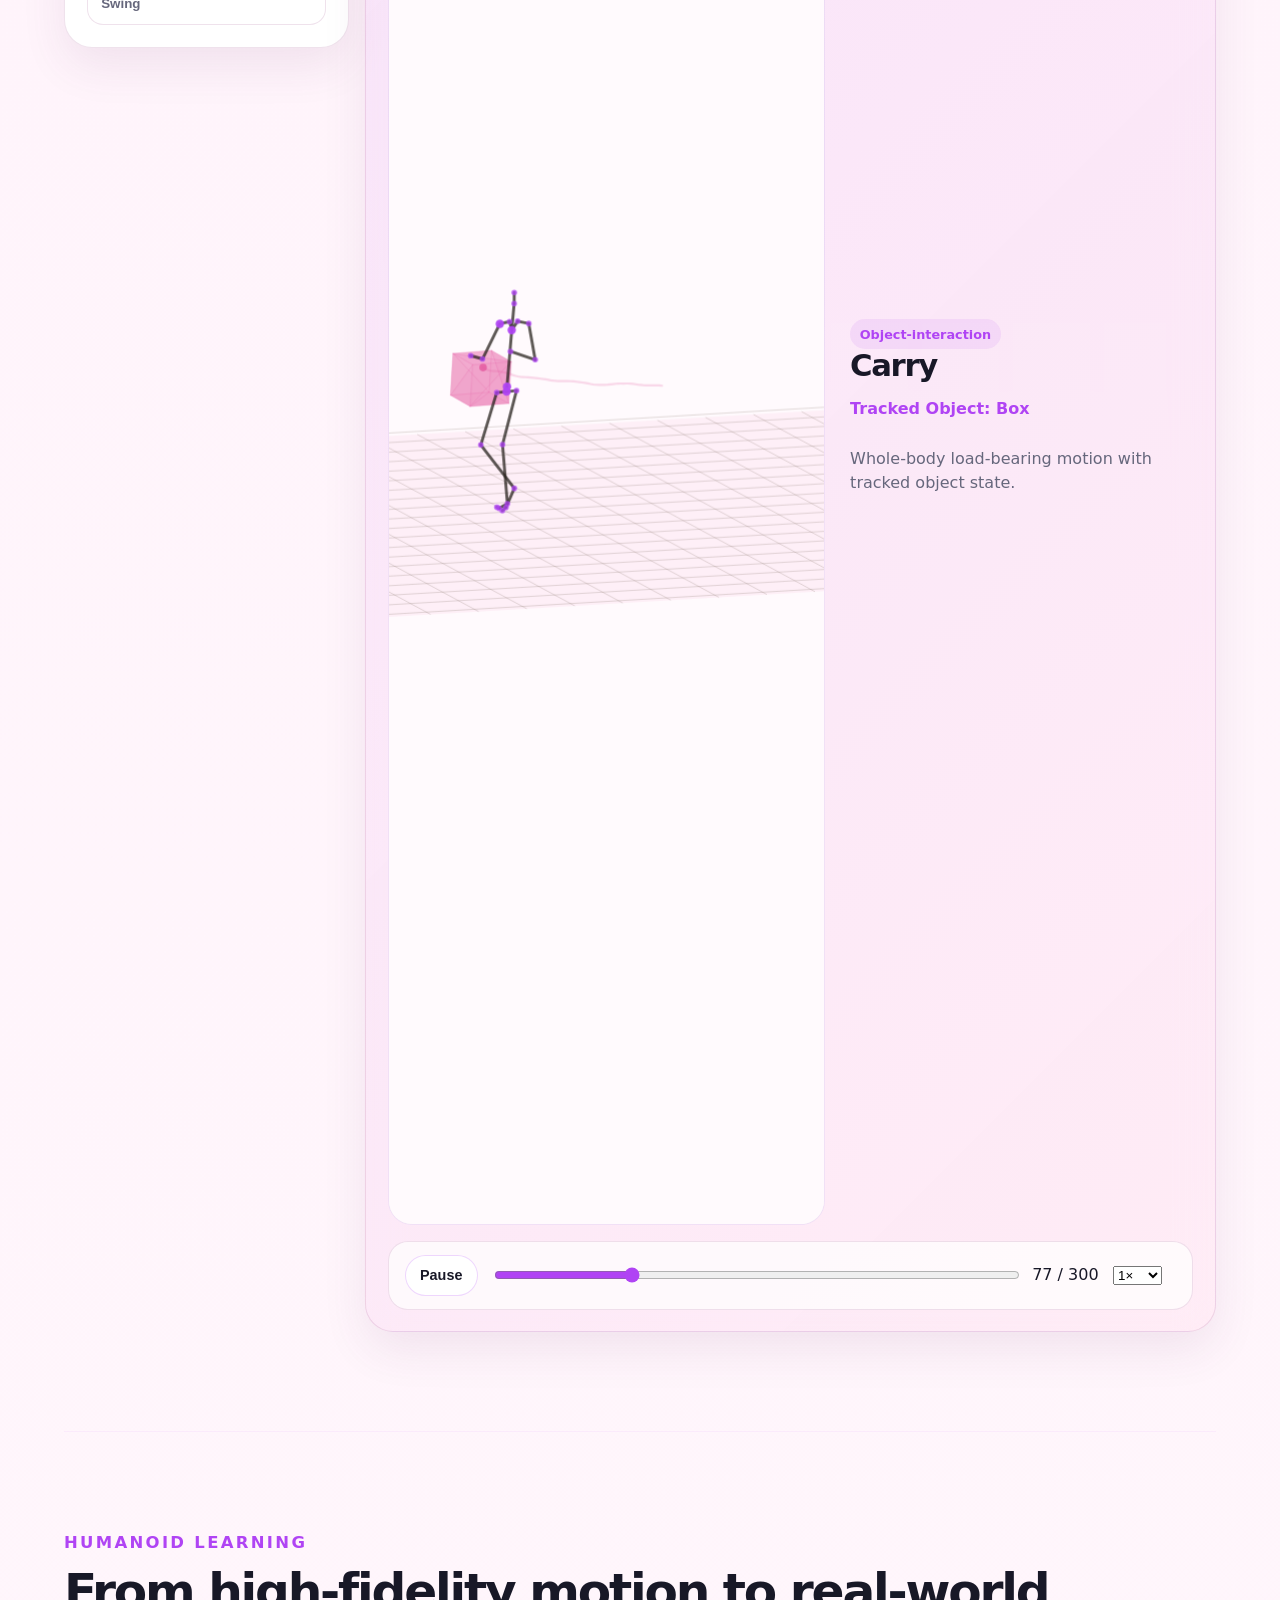
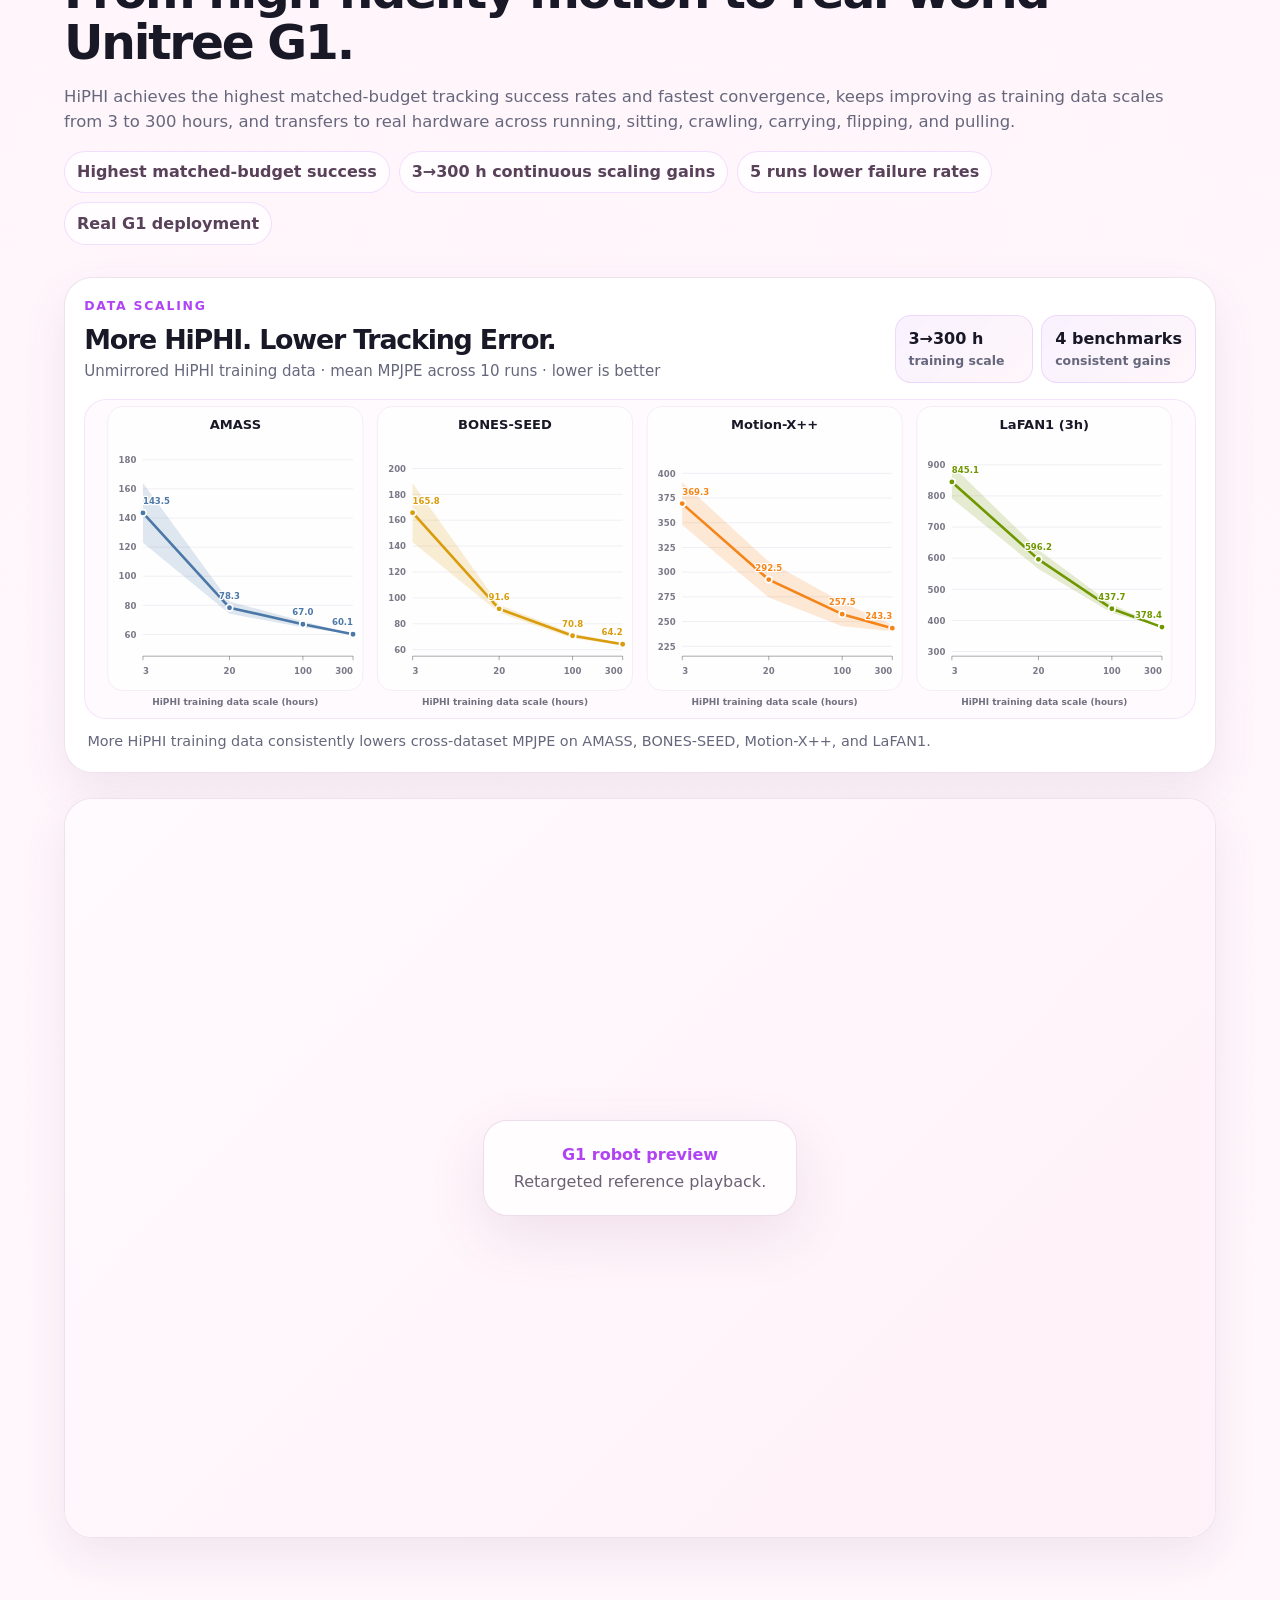
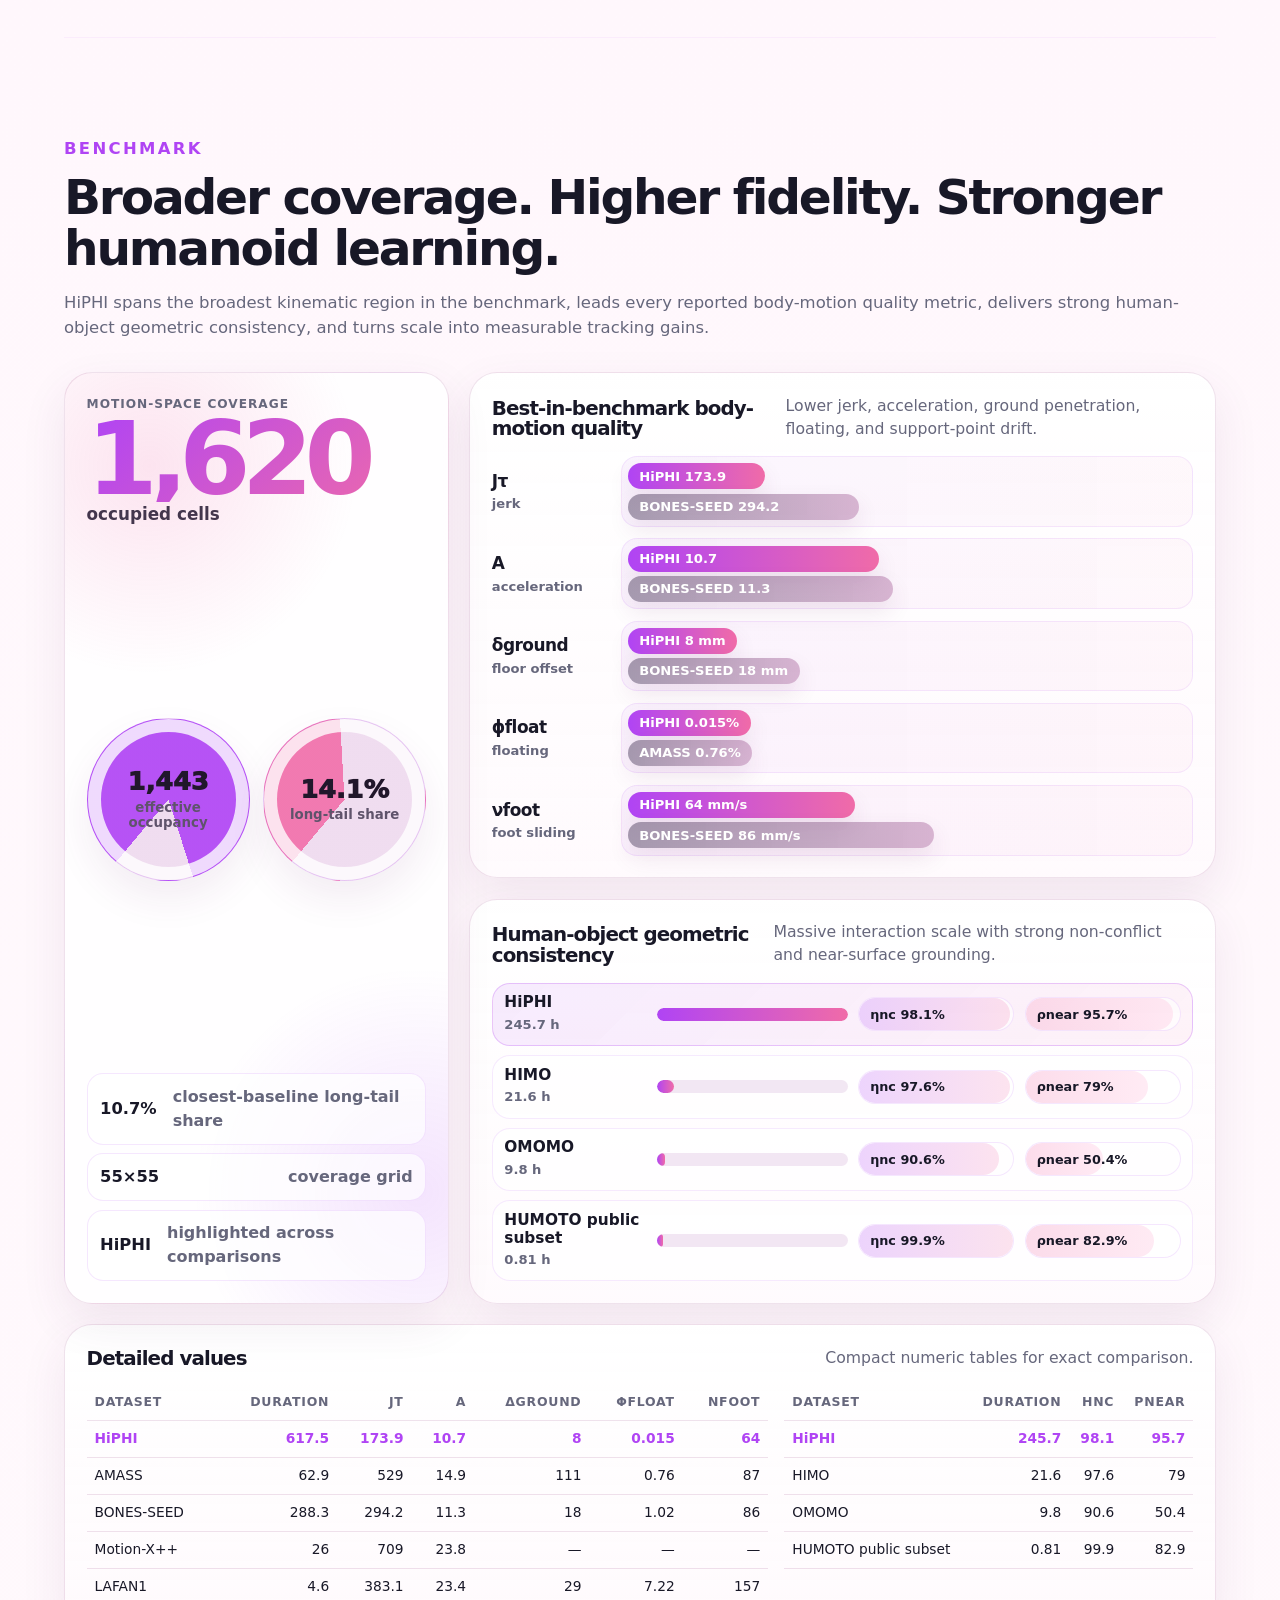
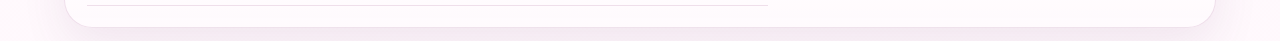
==== commit d6a2fd24: "Standardize HiPHI citation" ====
--- a/full.html
+++ b/full.html
@@ -299,14 +299,10 @@
       </div>
       <article class="card citation-card">
         <pre tabindex="0" aria-label="BibTeX citation for HiPHI"><code>@article{ji2026hiphi,
-  title         = {{HiPHI}: A Large-Scale Benchmark for High-Precision Human Motion and Object-Interaction},
-  author        = {Ji, Jiahao and Ma, Ji and Zhang, Runhan and Yu, Runyi and Wang, Wenjia and Chi, Weiheng and Peng, Qianqian and Yan, Weichao and Gu, Yongfei and Tian, Ye and Wu, Ting and Li, Longwei and Yuan, Chun and Dai, Ruoli and Han, Lei},
-  journal       = {arXiv preprint arXiv:2608.16222},
-  year          = {2026},
-  eprint        = {2608.16222},
-  archivePrefix = {arXiv},
-  primaryClass  = {cs.RO},
-  url           = {https://arxiv.org/abs/2608.16222}
+  title={HiPHI: A Large-Scale Benchmark for High-Precision Human Motion and Object-Interaction},
+  author={Ji, Jiahao and Ma, Ji and Zhang, Runhan and Yu, Runyi and Wang, Wenjia and Chi, Weiheng and Peng, Qianqian and Yan, Weichao and Gu, Yongfei and Tian, Ye and Wu, Ting and Li, Longwei and Yuan, Chun and Dai, Ruoli and Han, Lei},
+  journal={arXiv preprint arXiv:2608.16222},
+  year={2026}
 }</code></pre>
       </article>
     </section>
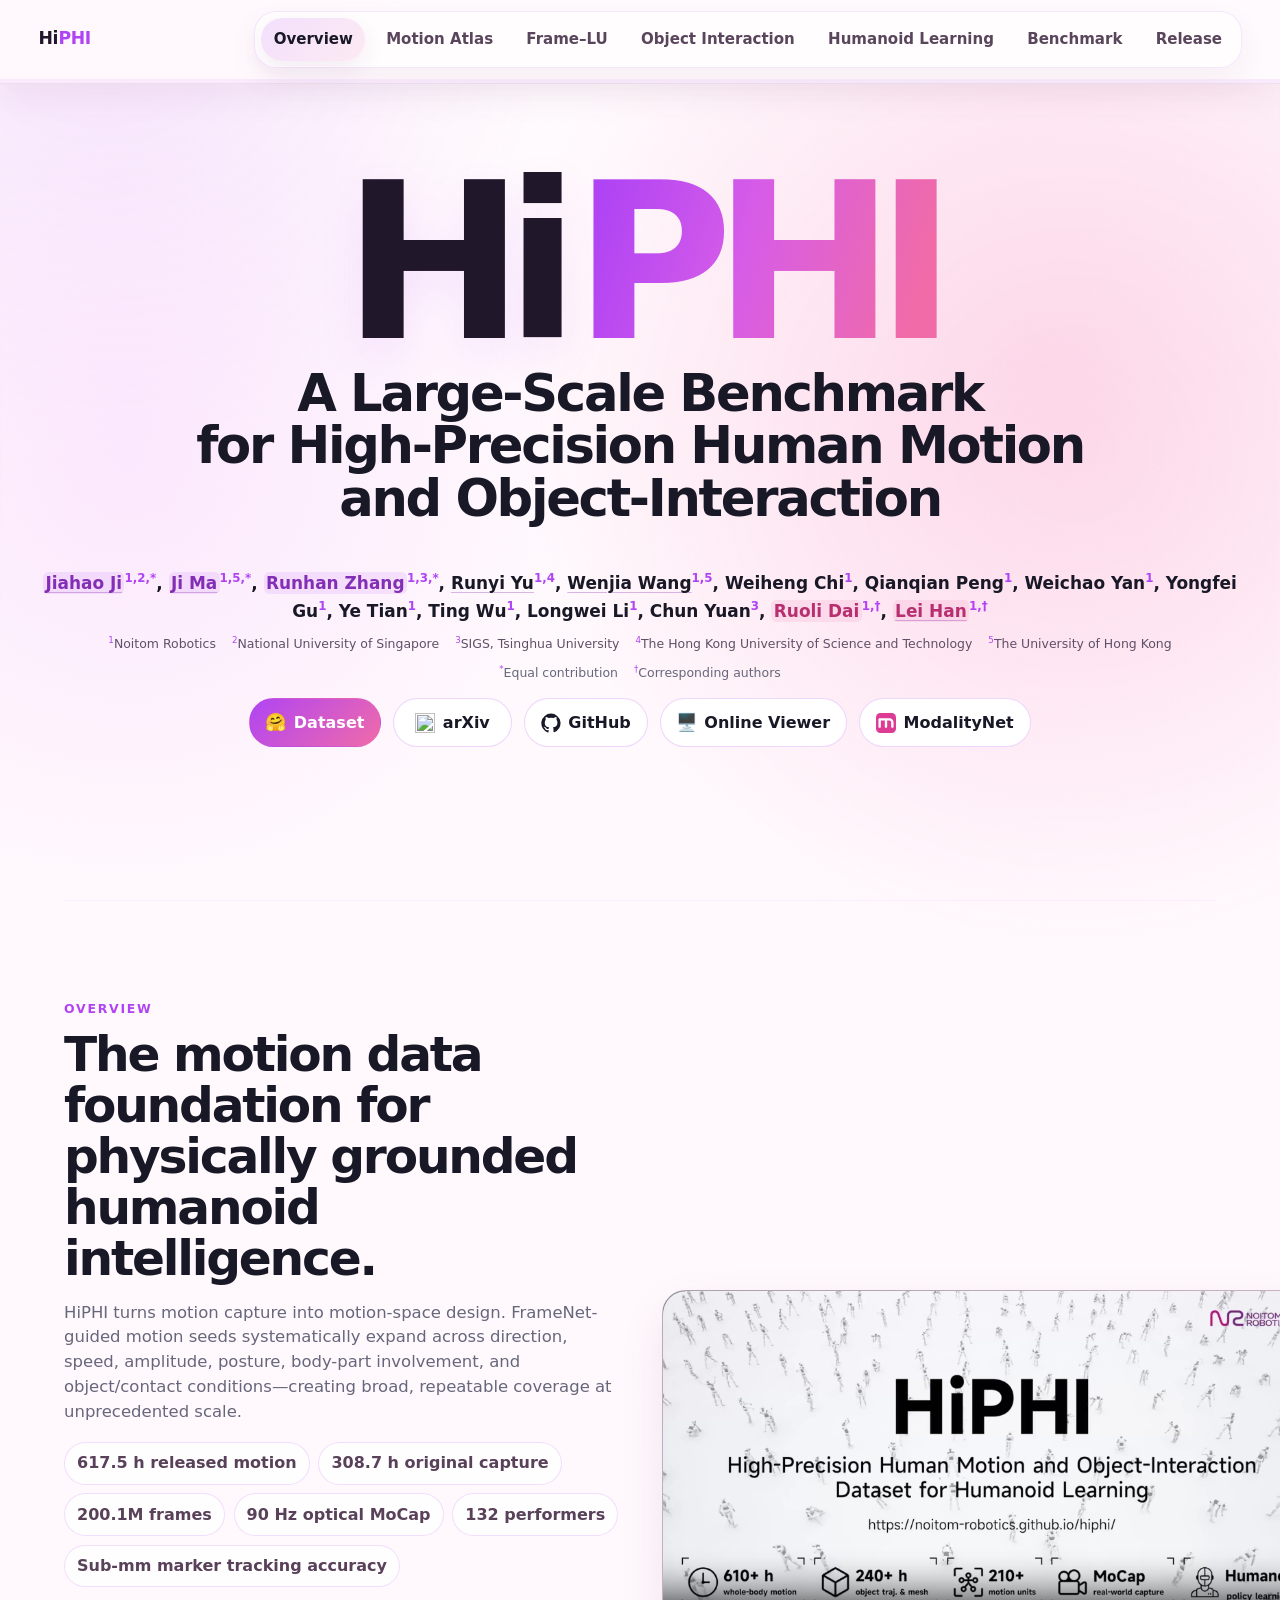
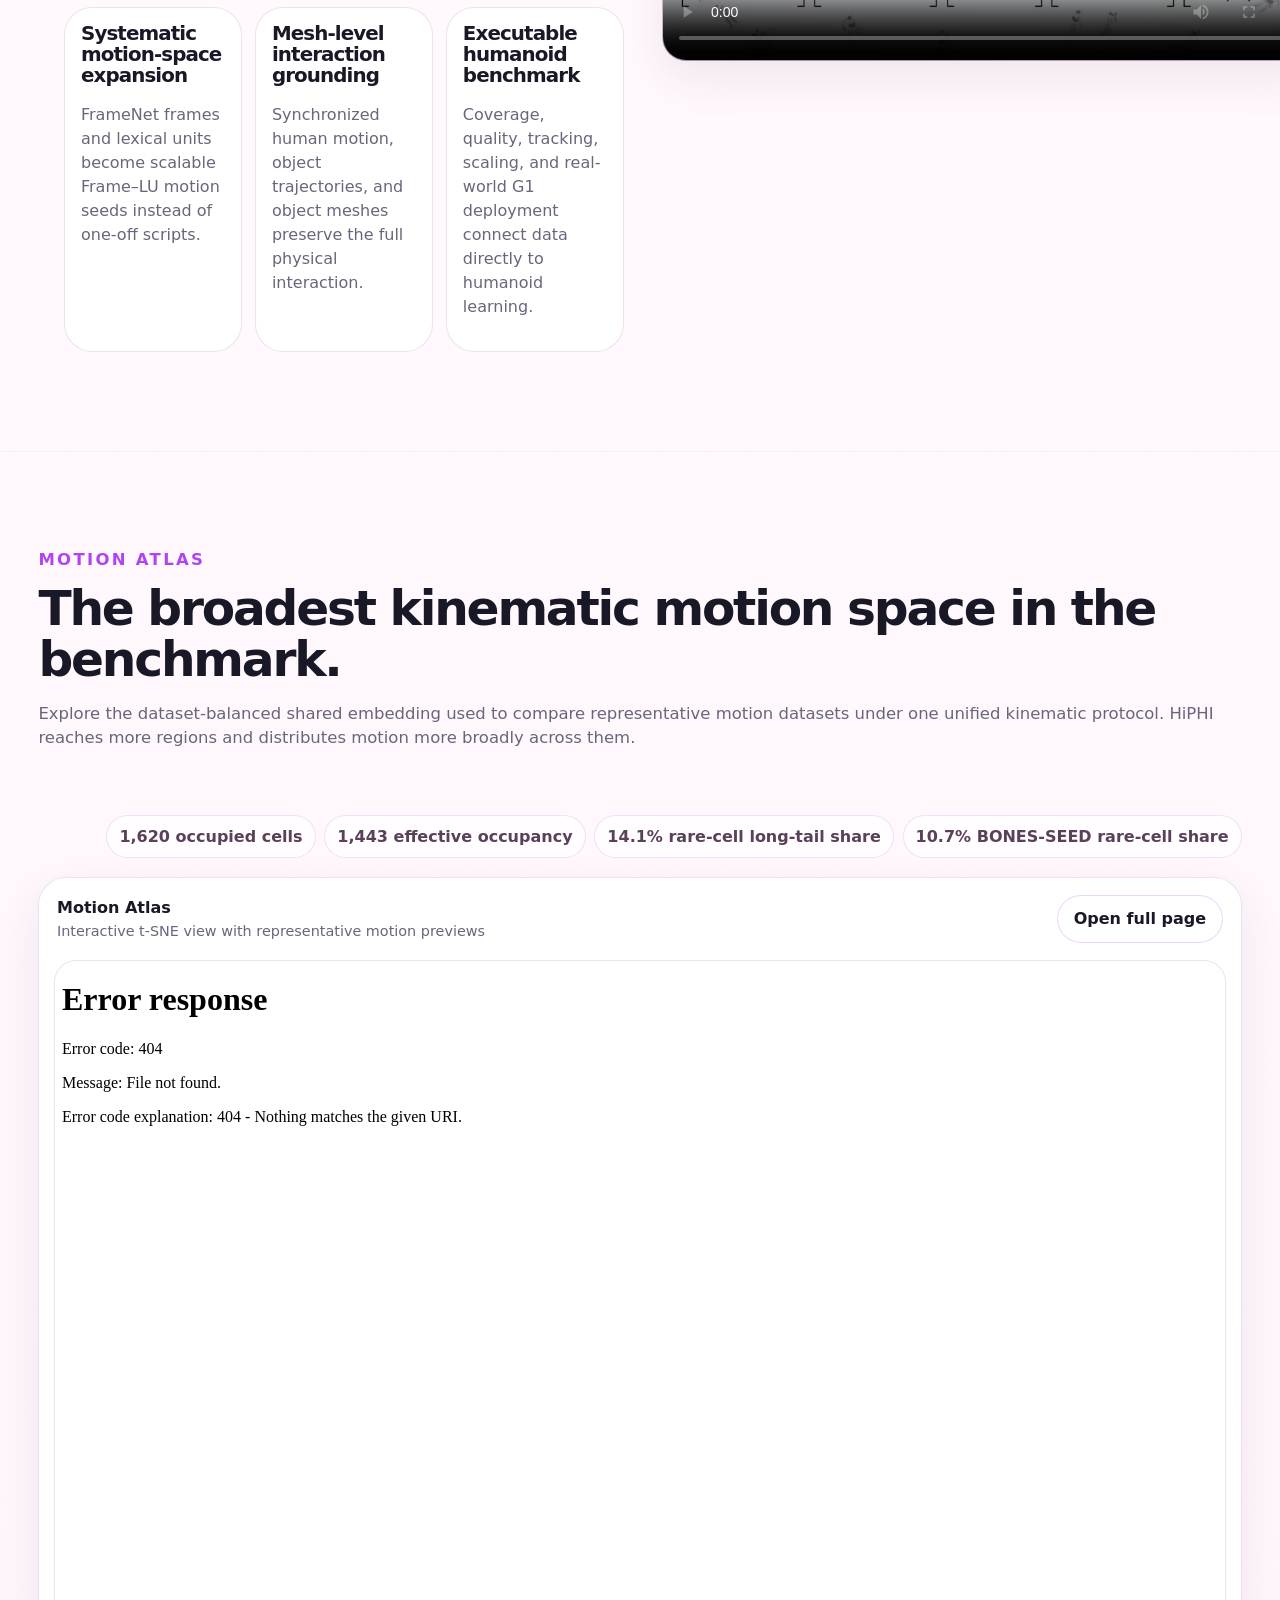
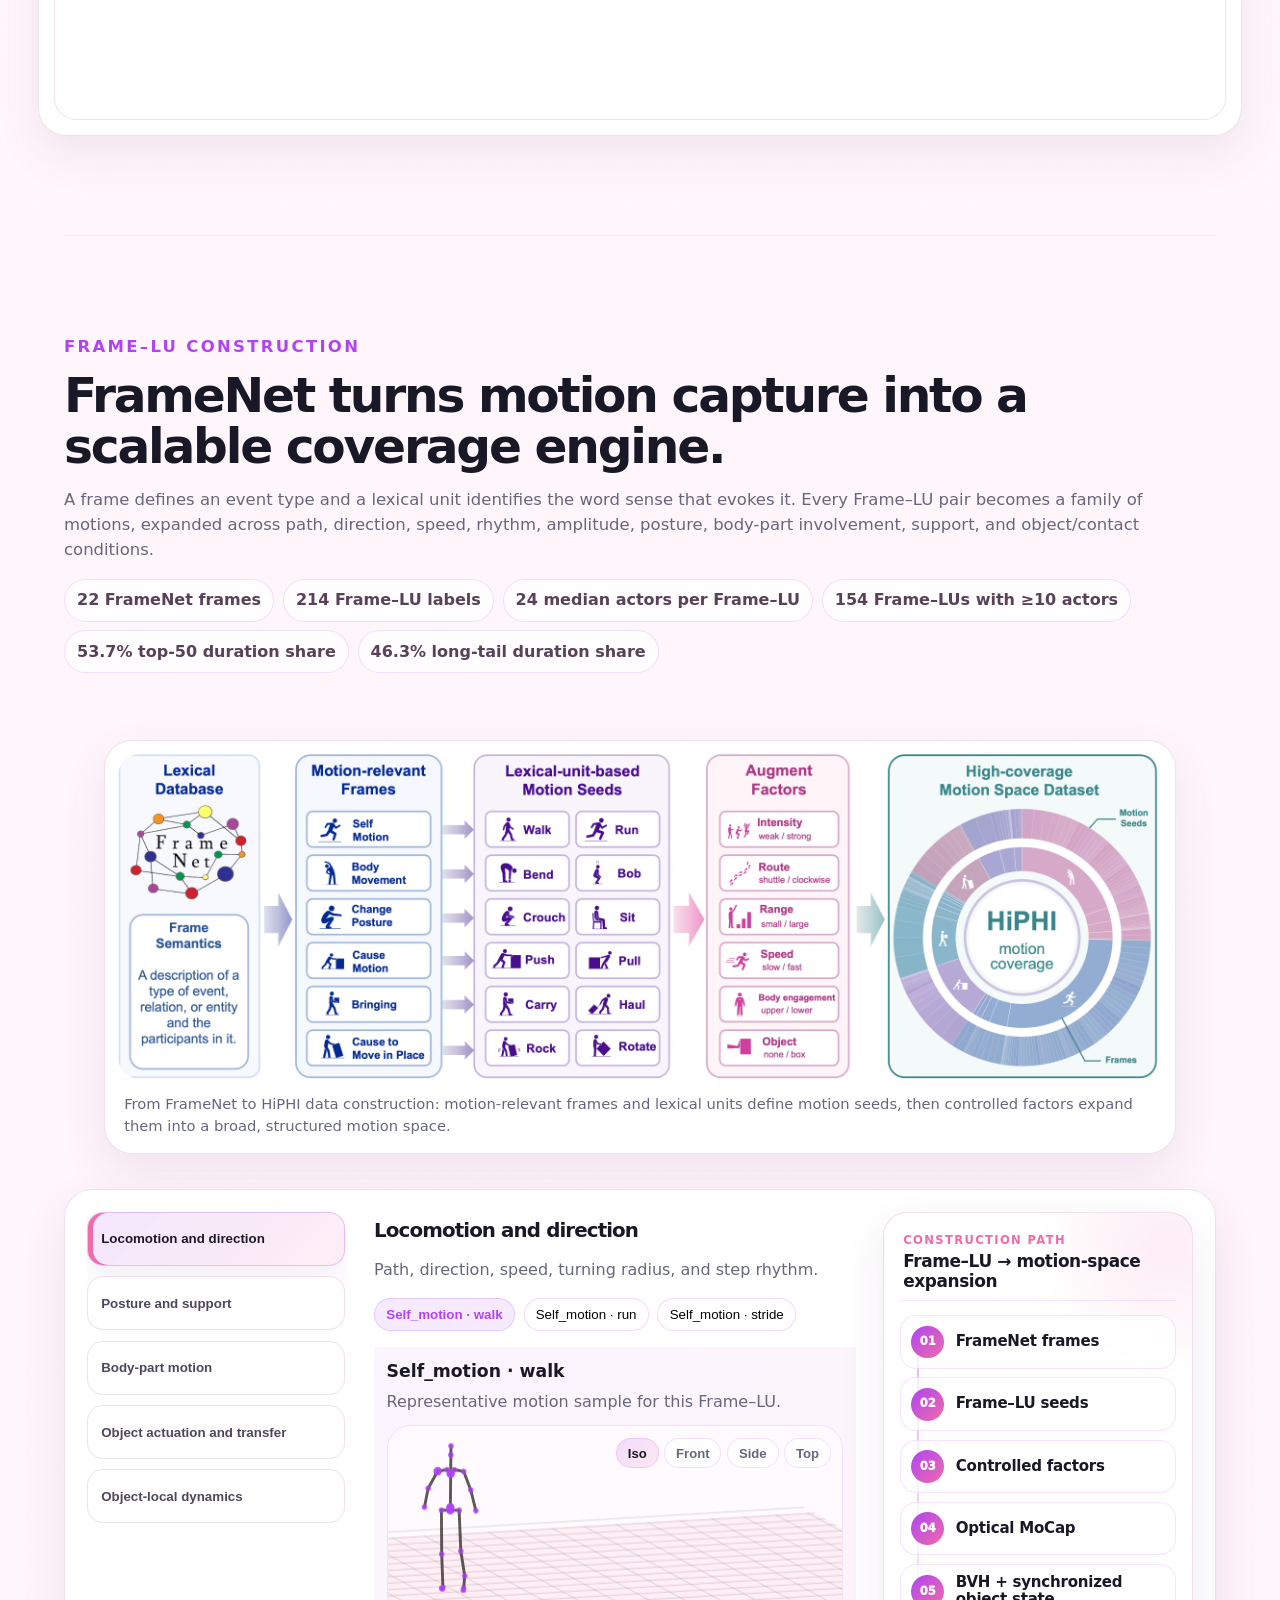
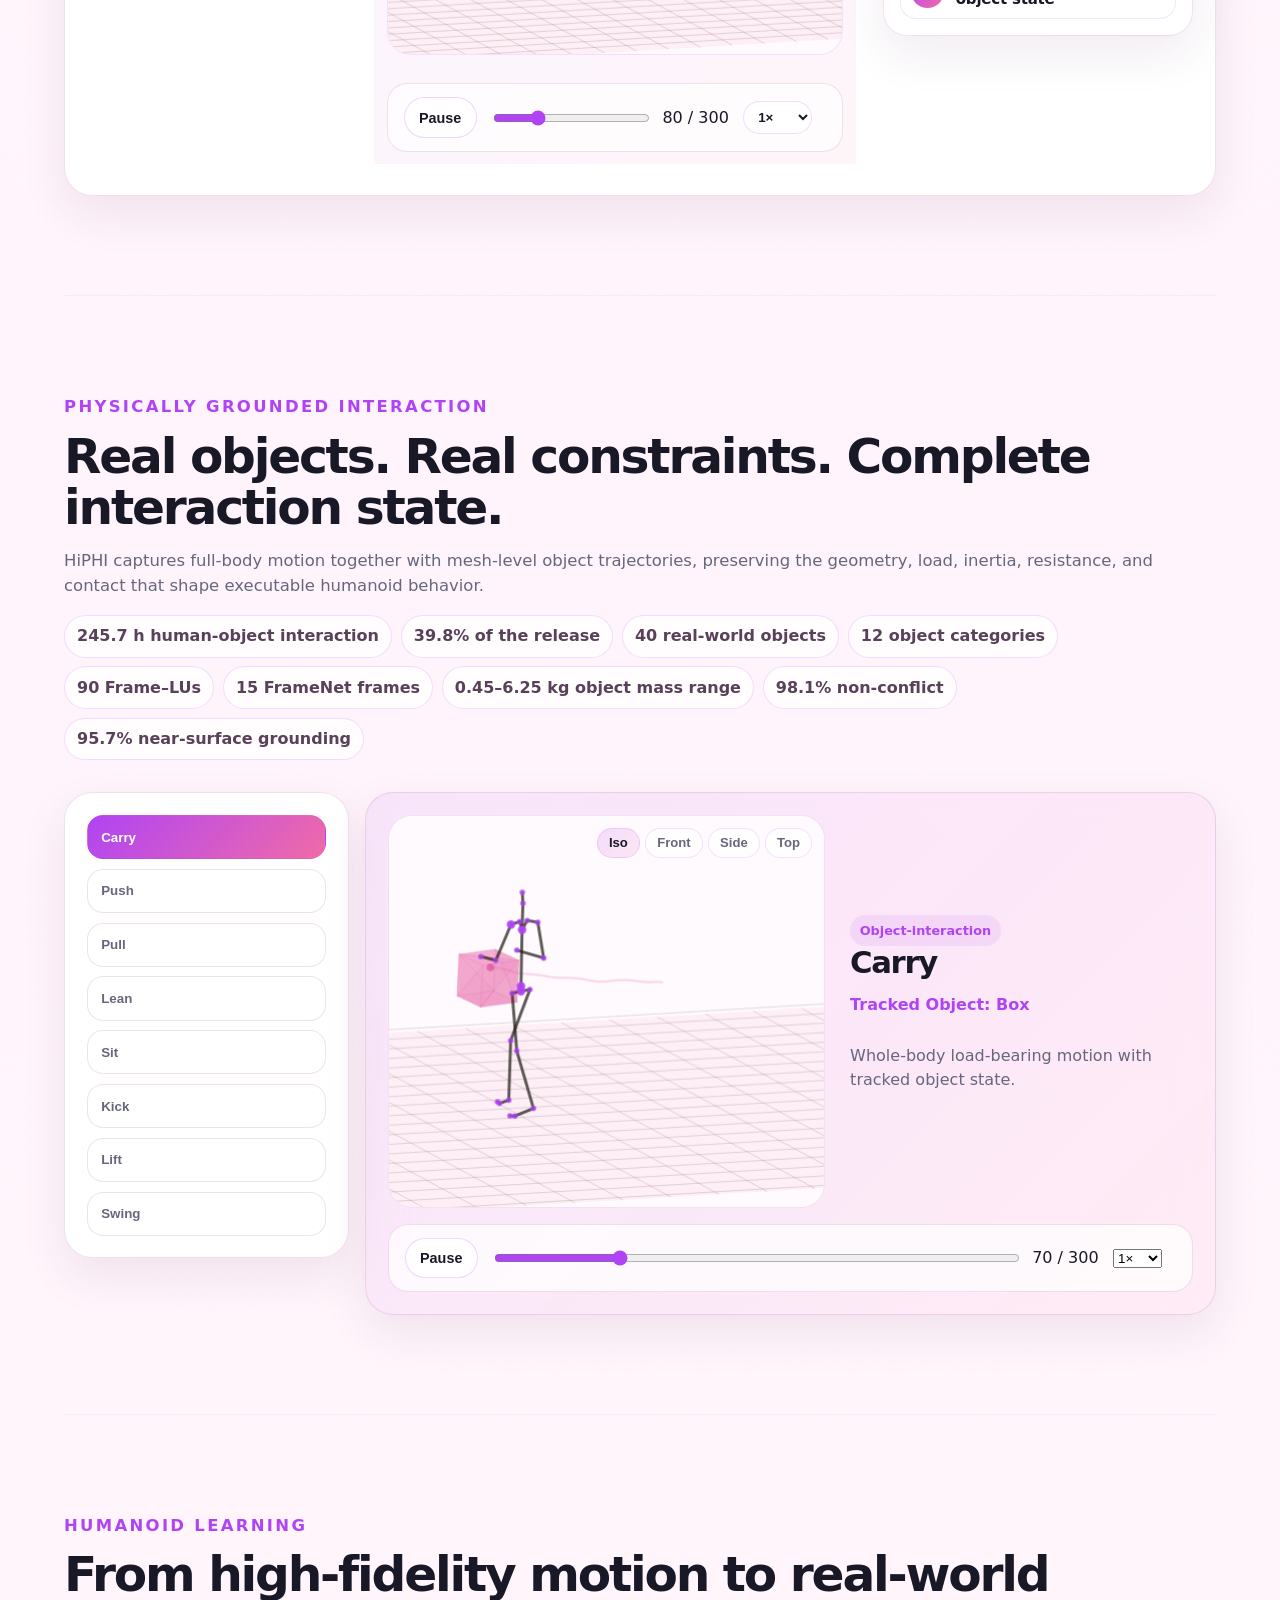
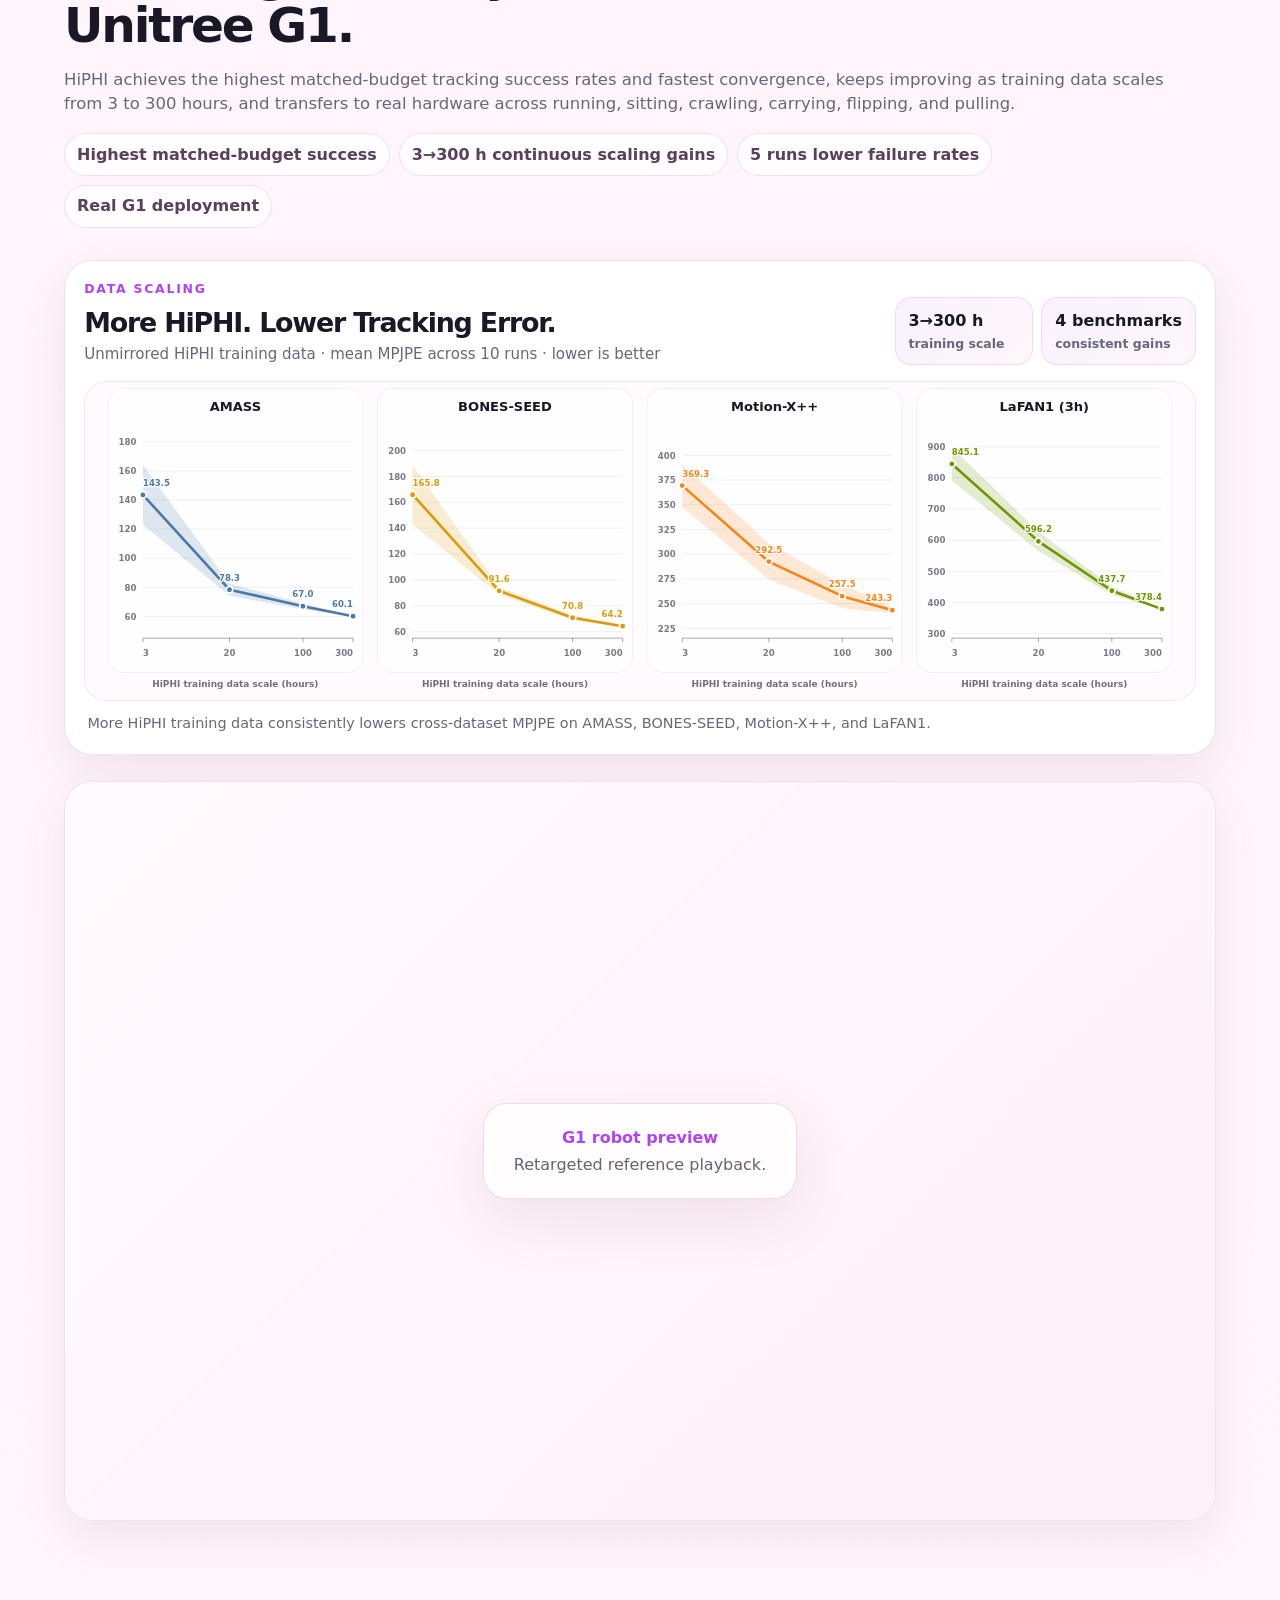
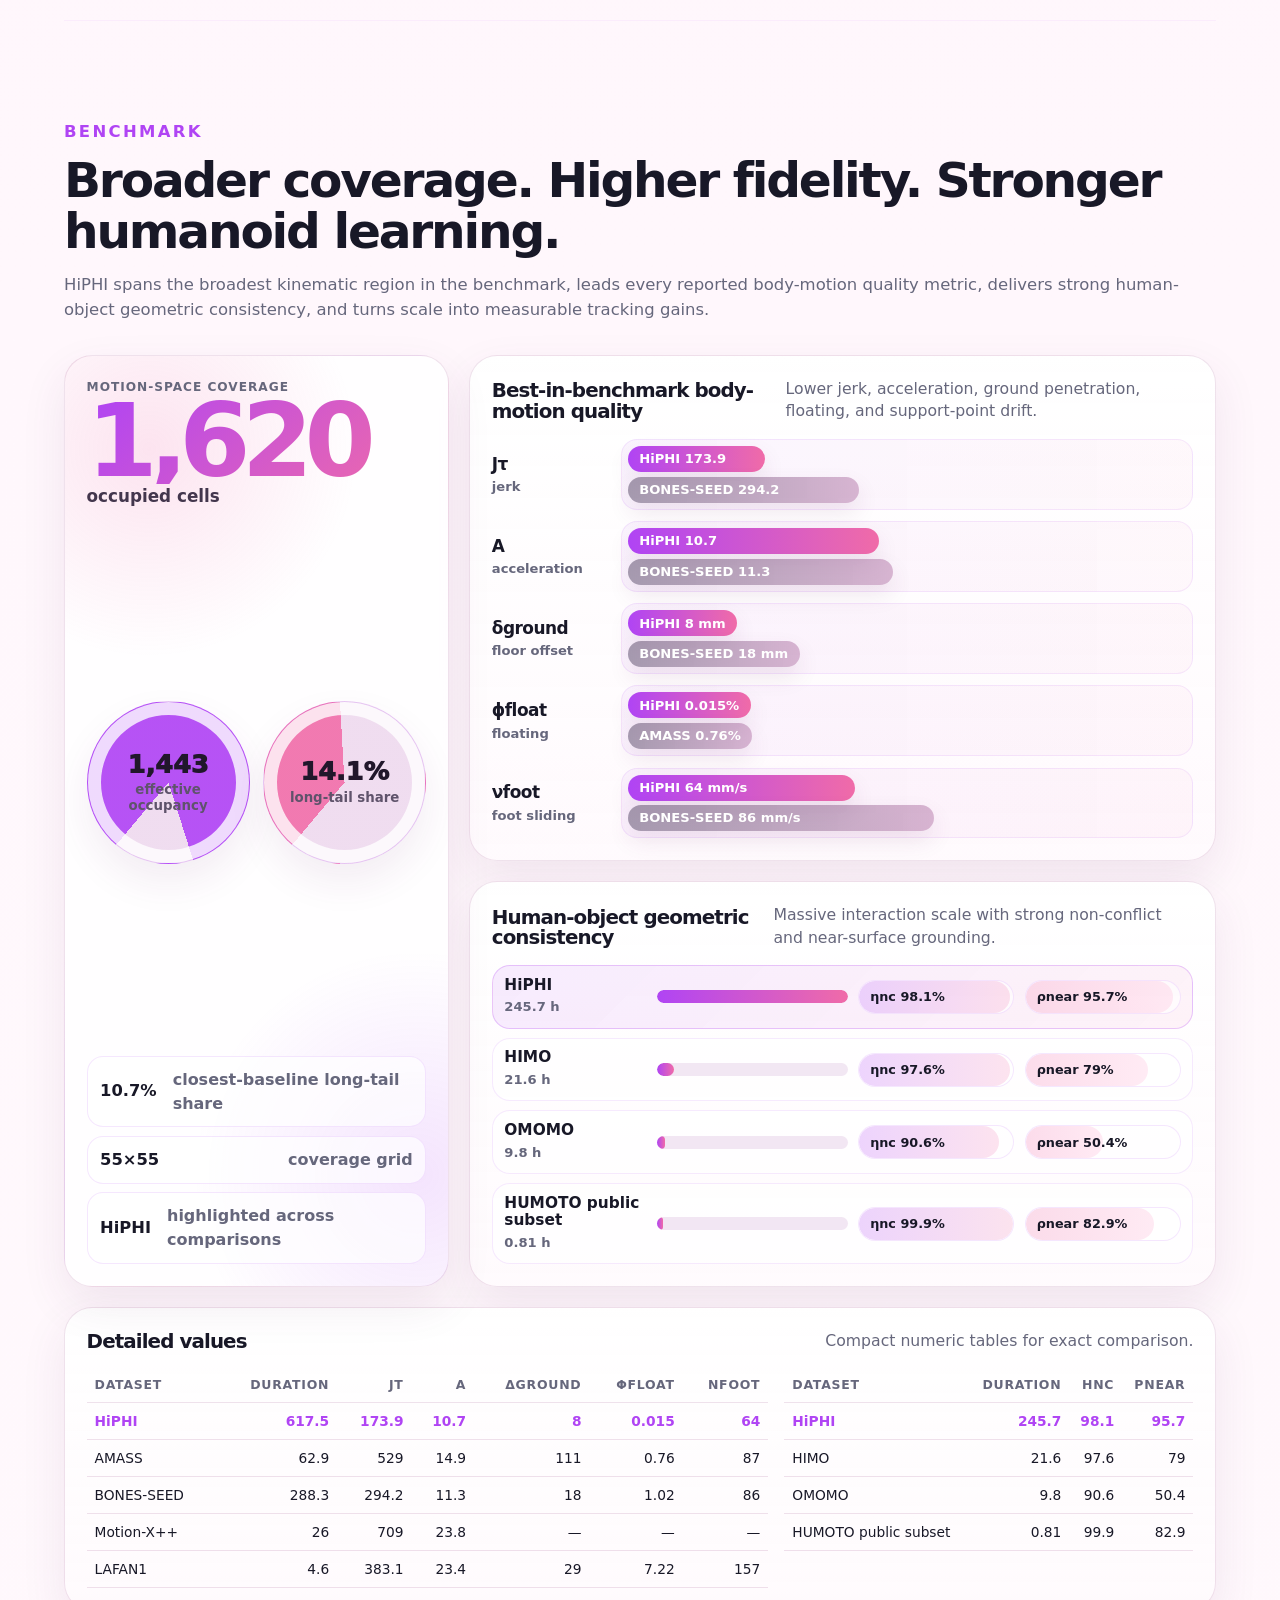
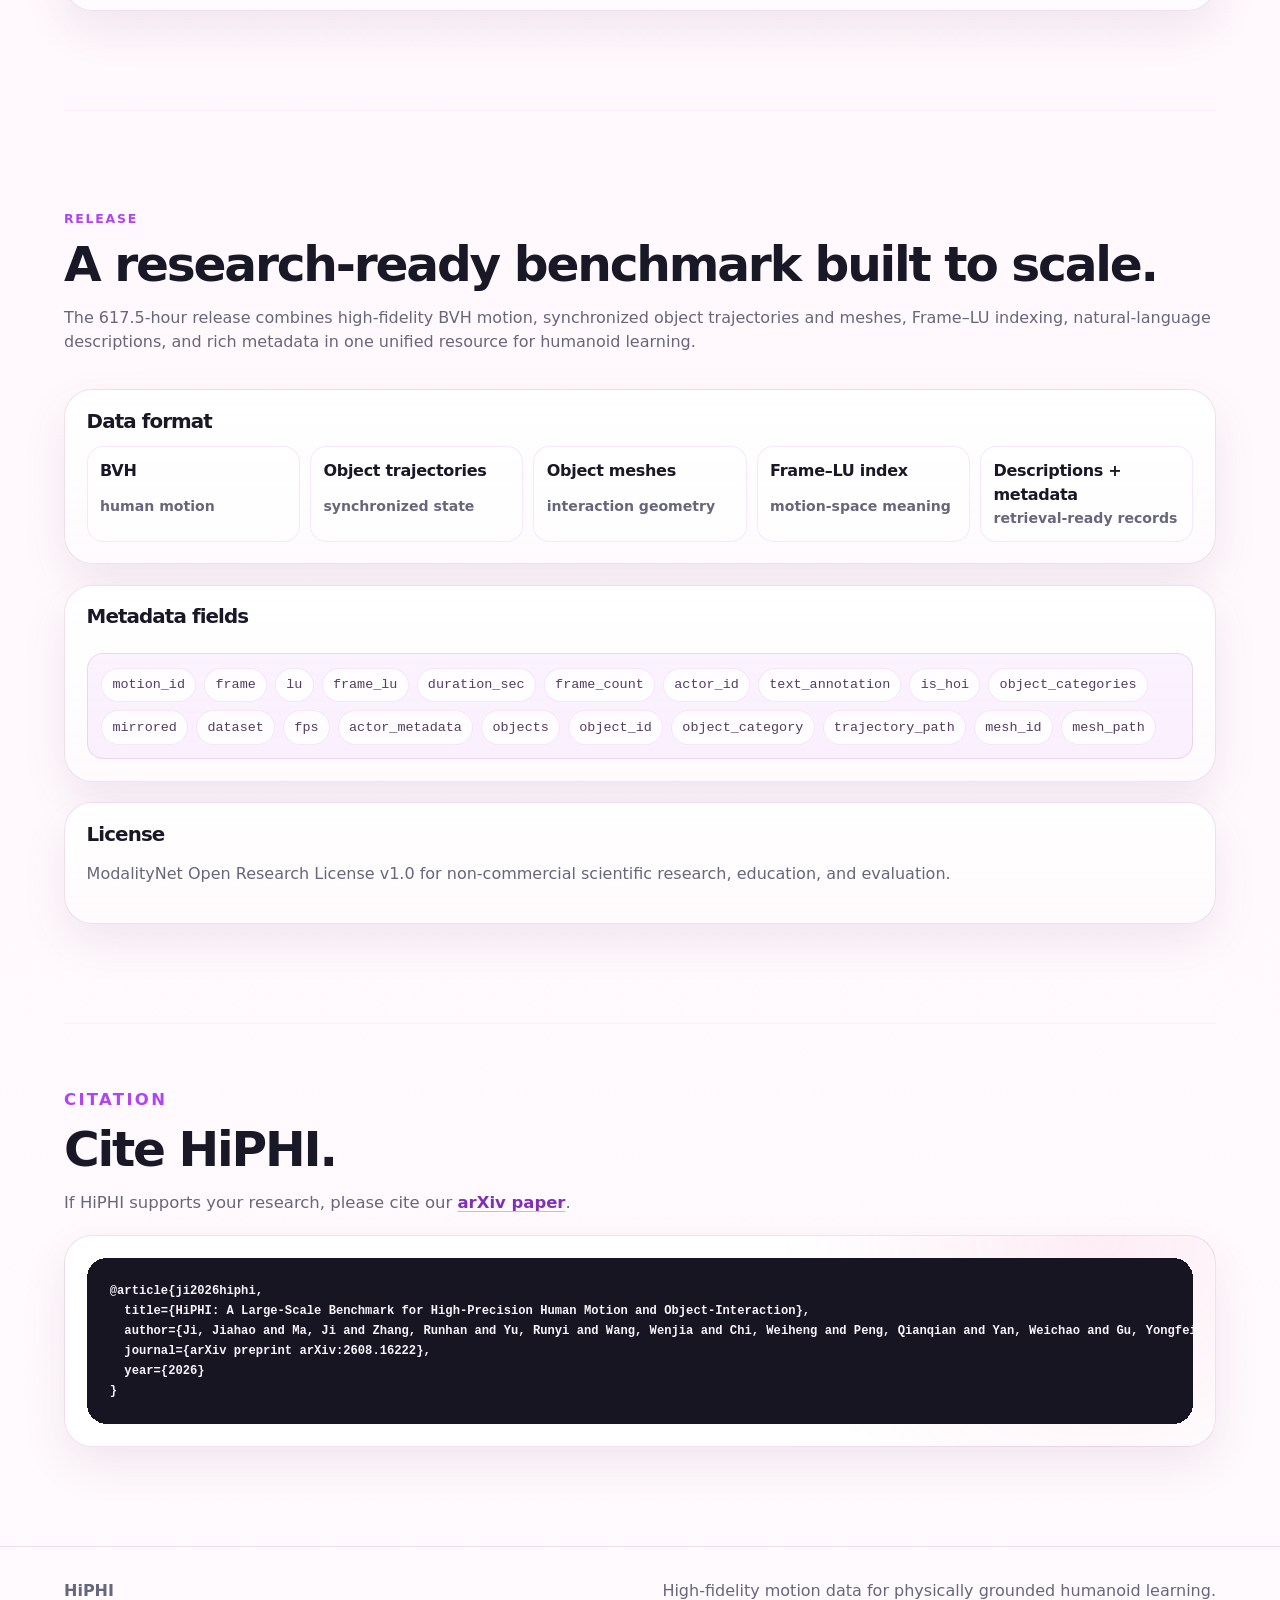
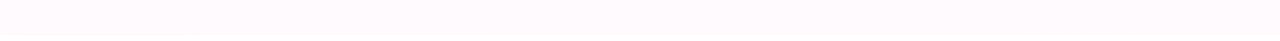
==== commit c6244b5b: "Improve iPhone responsive layouts" ====
--- a/full.html
+++ b/full.html
@@ -2,7 +2,7 @@
 <html lang="en">
 <head>
   <meta charset="utf-8">
-  <meta name="viewport" content="width=device-width, initial-scale=1">
+  <meta name="viewport" content="width=device-width, initial-scale=1, viewport-fit=cover">
   <meta name="description" content="HiPHI is a 617.5-hour high-fidelity optical MoCap dataset and benchmark that expands motion-space coverage and powers real-world humanoid learning.">
   <title>HiPHI: A Large-Scale Benchmark for High-Precision Human Motion and Object-Interaction</title>
   <link rel="icon" href="icon.svg?v=2" type="image/svg+xml">
--- a/static/css/hiphi.css
+++ b/static/css/hiphi.css
@@ -1556,3 +1556,170 @@
   outline: 3px solid rgba(176,68,244,.45);
   outline-offset: 3px;
 }
+
+/* V2.1 mobile layout: real single-column flow, iPhone safe areas, and touch targets. */
+@media (max-width: 760px) {
+  :root {
+    --mobile-gutter: 1rem;
+    --nav-height: 60px;
+  }
+
+  html {
+    scroll-padding-top: calc(var(--nav-height) + env(safe-area-inset-top) + 12px);
+  }
+  body {
+    width: 100%;
+    min-width: 0;
+    overflow-x: clip;
+  }
+  .site-header {
+    padding-top: env(safe-area-inset-top);
+  }
+  .site-section {
+    scroll-margin-top: calc(var(--nav-height) + env(safe-area-inset-top) + 12px);
+  }
+  .content-grid,
+  .wide-grid,
+  .hero-shell,
+  .nav-shell {
+    width: auto;
+    max-width: none;
+    margin-left: max(var(--mobile-gutter), env(safe-area-inset-left));
+    margin-right: max(var(--mobile-gutter), env(safe-area-inset-right));
+  }
+  main,
+  .site-section,
+  .hero-main,
+  .hero-copy,
+  .overview-copy,
+  .overview-cards,
+  .section-heading,
+  .interaction-layout,
+  .object-card,
+  .benchmark-redesign,
+  .release-grid,
+  .citation-card {
+    min-width: 0;
+  }
+
+  .nav-shell {
+    min-height: var(--nav-height);
+    padding-block: .45rem;
+  }
+  .nav-toggle {
+    width: 44px;
+    height: 44px;
+    padding: 0;
+    align-items: center;
+    justify-content: center;
+    font-size: 1.05rem;
+    touch-action: manipulation;
+  }
+  .nav-links {
+    top: calc(100% - 2px);
+    left: max(var(--mobile-gutter), env(safe-area-inset-left));
+    right: max(var(--mobile-gutter), env(safe-area-inset-right));
+    justify-content: stretch;
+    align-items: stretch;
+    gap: .25rem;
+    max-height: calc(100dvh - var(--nav-height) - env(safe-area-inset-top) - 12px);
+    overflow-y: auto;
+    overscroll-behavior: contain;
+    background: rgba(255,255,255,.98);
+    backdrop-filter: blur(24px);
+    padding-bottom: max(.8rem, env(safe-area-inset-bottom));
+  }
+  .nav-links a {
+    width: 100%;
+    min-height: 44px;
+    display: flex;
+    align-items: center;
+    justify-content: flex-start;
+    padding-inline: 1rem;
+  }
+
+  .section-pad { padding-block: clamp(3.4rem, 8svh, 4.6rem); }
+  .hero-title-cover {
+    min-height: auto;
+    padding: clamp(3.2rem, 8svh, 4.8rem) 0 clamp(3rem, 7svh, 4.2rem);
+  }
+  .hero-title-cover .hero-shell,
+  .hero-main-titleonly,
+  .hero-main-titleonly .hero-copy,
+  .hero-title-cover h2,
+  .paper-byline,
+  .project-links {
+    width: 100%;
+    max-width: 100%;
+  }
+  .hero-title-cover h1 {
+    font-size: clamp(4.5rem, 24vw, 6.2rem);
+  }
+  .project-links .btn,
+  .btn {
+    min-height: 44px;
+    touch-action: manipulation;
+  }
+
+  .overview-grid.site-section,
+  .atlas-heading,
+  .frame-section .browser-grid,
+  .object-section .interaction-layout,
+  .benchmark-redesign,
+  .benchmark-table-columns,
+  .release-grid,
+  .release-grid-wide {
+    grid-template-columns: minmax(0, 1fr);
+  }
+  .overview-grid.site-section { gap: 1.5rem; }
+  .overview-video { width: 100%; }
+  .atlas-heading { gap: 1rem; }
+  .atlas-metrics { justify-content: flex-start; }
+  .atlas-frame-wrap,
+  .pipeline-figure { margin-inline: 0; }
+  .atlas-frame-wrap iframe {
+    height: min(68svh, 540px);
+    min-height: 460px;
+  }
+
+  .frame-section .family-list {
+    grid-template-columns: minmax(0, 1fr);
+  }
+  .frame-section .family-list button,
+  .lu-chip-wrap button,
+  .tabs button,
+  .player-tabs button,
+  .viewer-tabs button,
+  .playbar .btn,
+  .playbar select,
+  .speed-control select,
+  .frame-lu-playbar select {
+    min-height: 44px;
+    touch-action: manipulation;
+  }
+  .viewer-tabs button { min-width: 44px; }
+  .tabs { grid-template-columns: repeat(2, minmax(0, 1fr)); }
+  .object-player-layout,
+  .object-kv { grid-template-columns: minmax(0, 1fr); }
+  .object-skeleton-stage,
+  .skeleton-player-stage { min-height: 300px; }
+  .playbar input[type="range"] { min-height: 44px; }
+  select { font-size: 16px; }
+
+  .g1-mesh-frame {
+    height: min(70svh, 560px);
+    min-height: 420px;
+  }
+  .scaling-chart-scroll,
+  .table-wrap,
+  .citation-card pre {
+    -webkit-overflow-scrolling: touch;
+    overscroll-behavior-inline: contain;
+  }
+  .scaling-chart-scroll { touch-action: pan-x; }
+  .citation-card { padding: .75rem; }
+  .citation-card pre { max-width: 100%; }
+  .site-footer {
+    padding-bottom: max(2rem, env(safe-area-inset-bottom));
+  }
+}
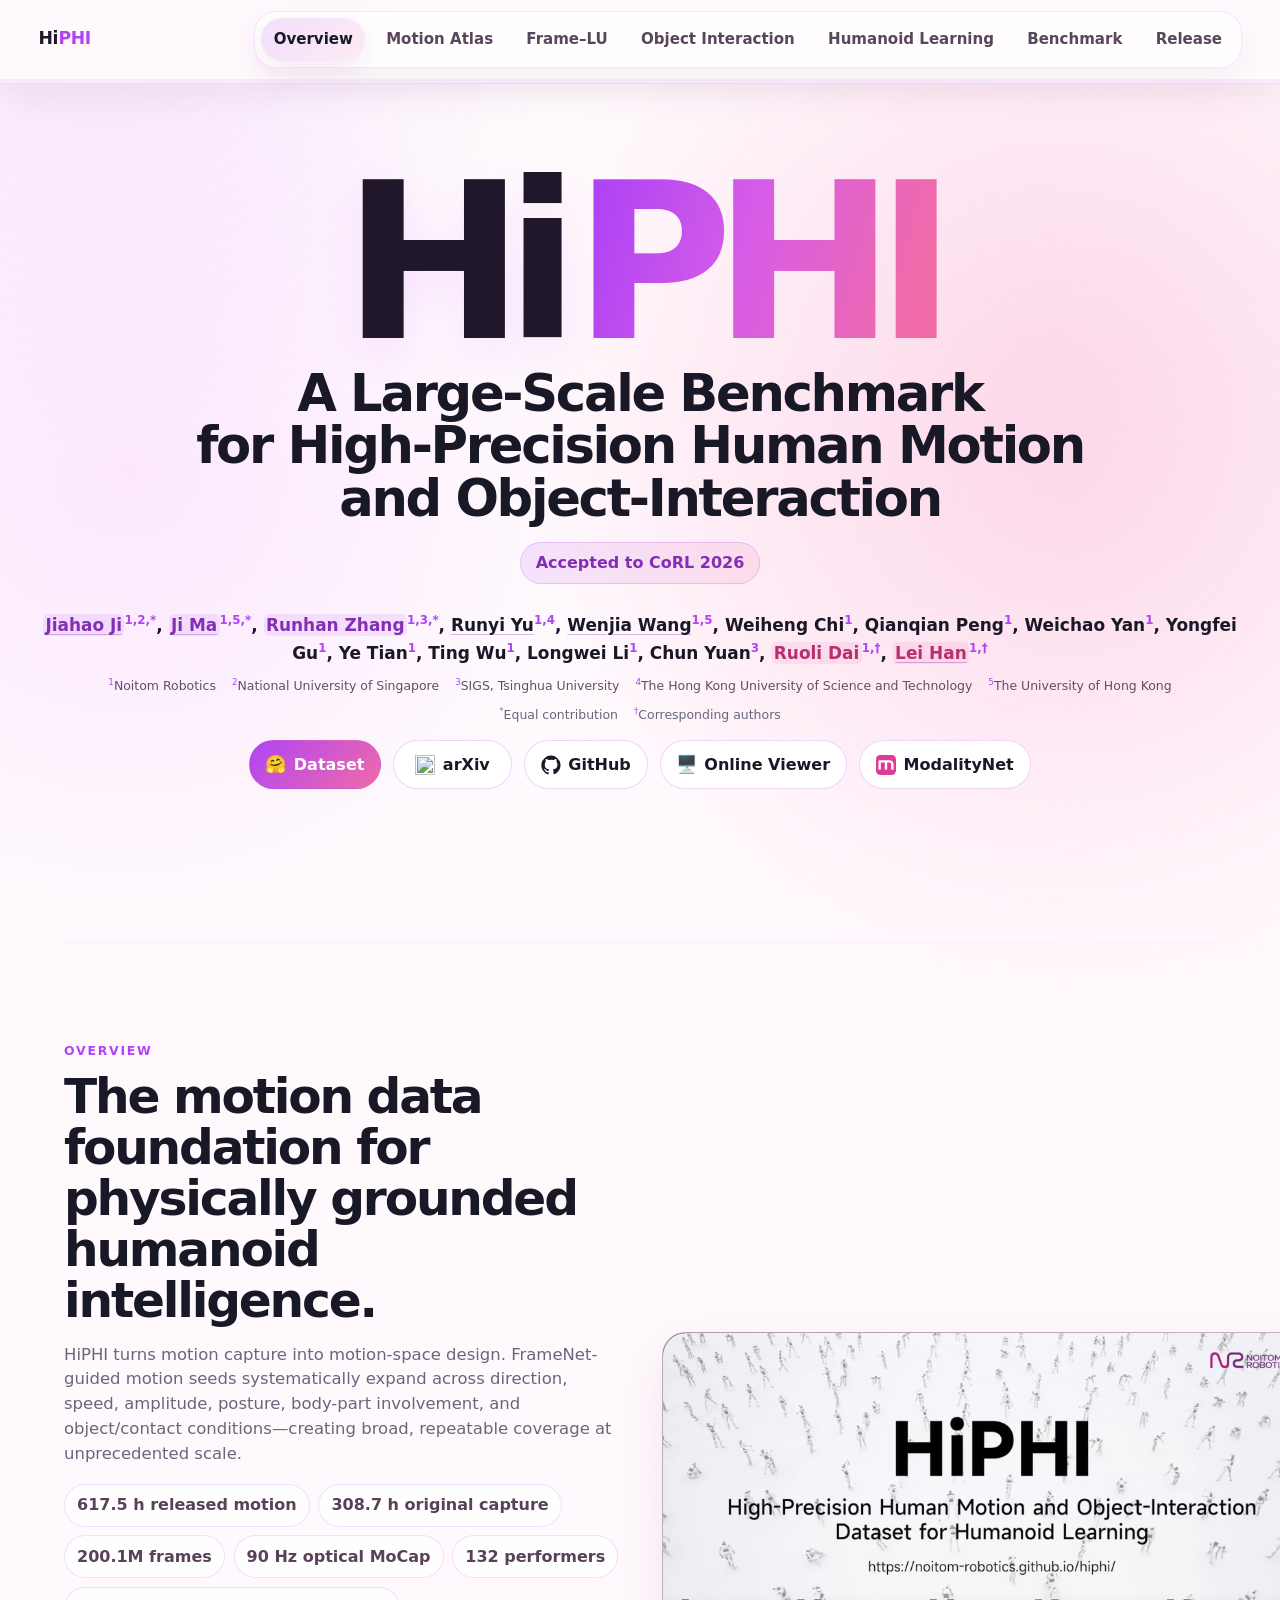
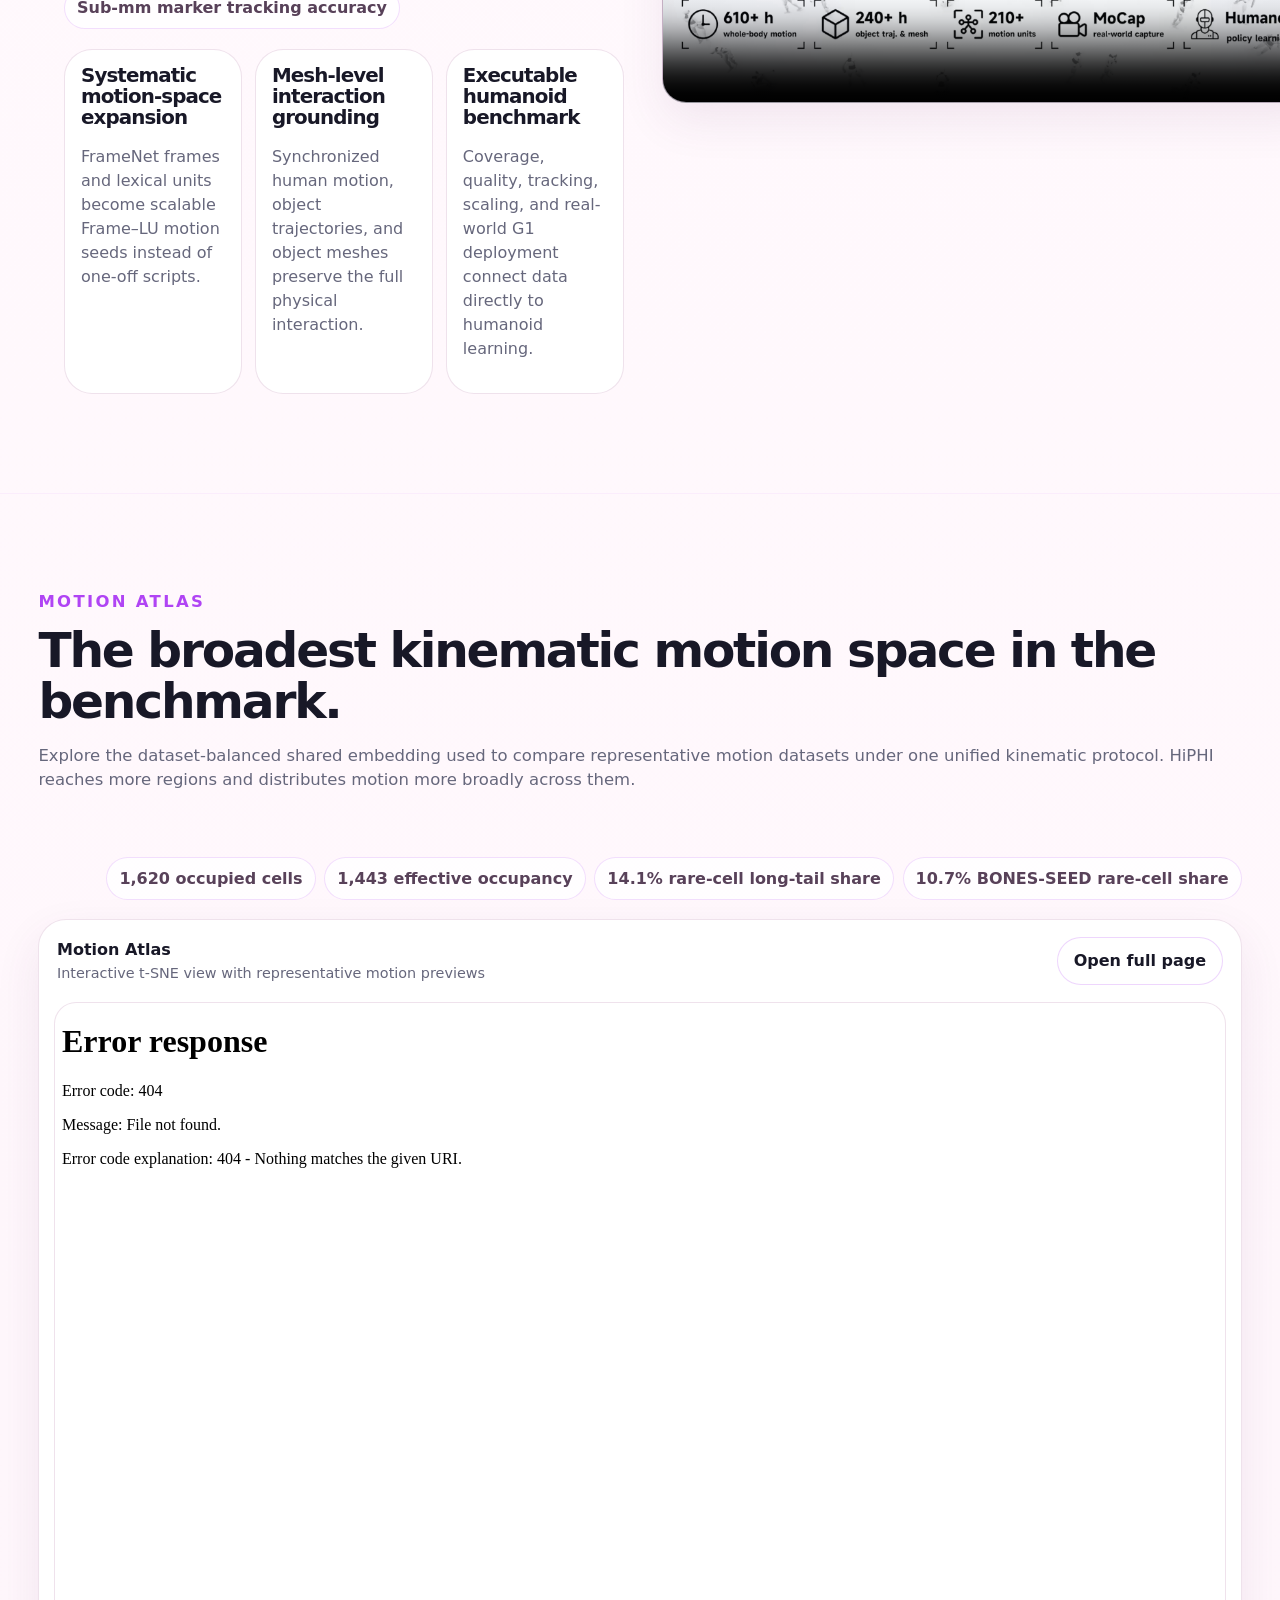
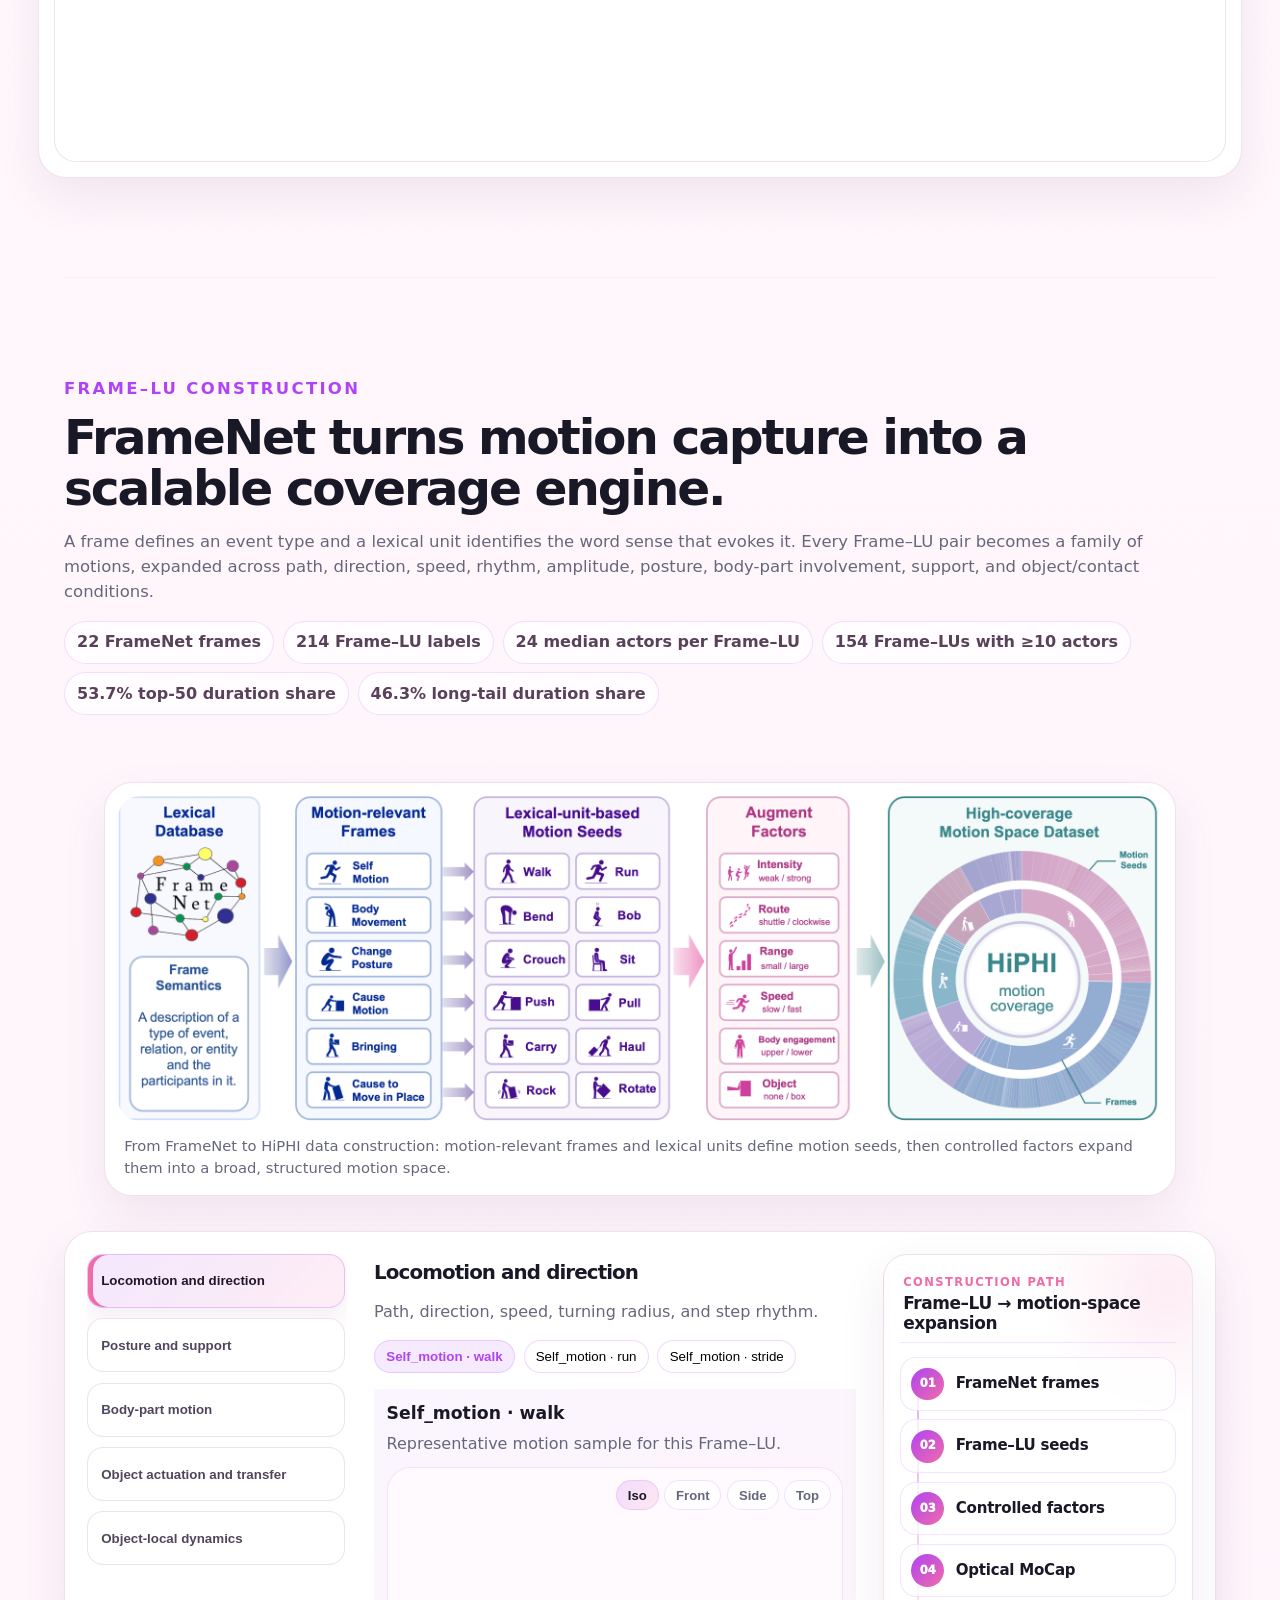
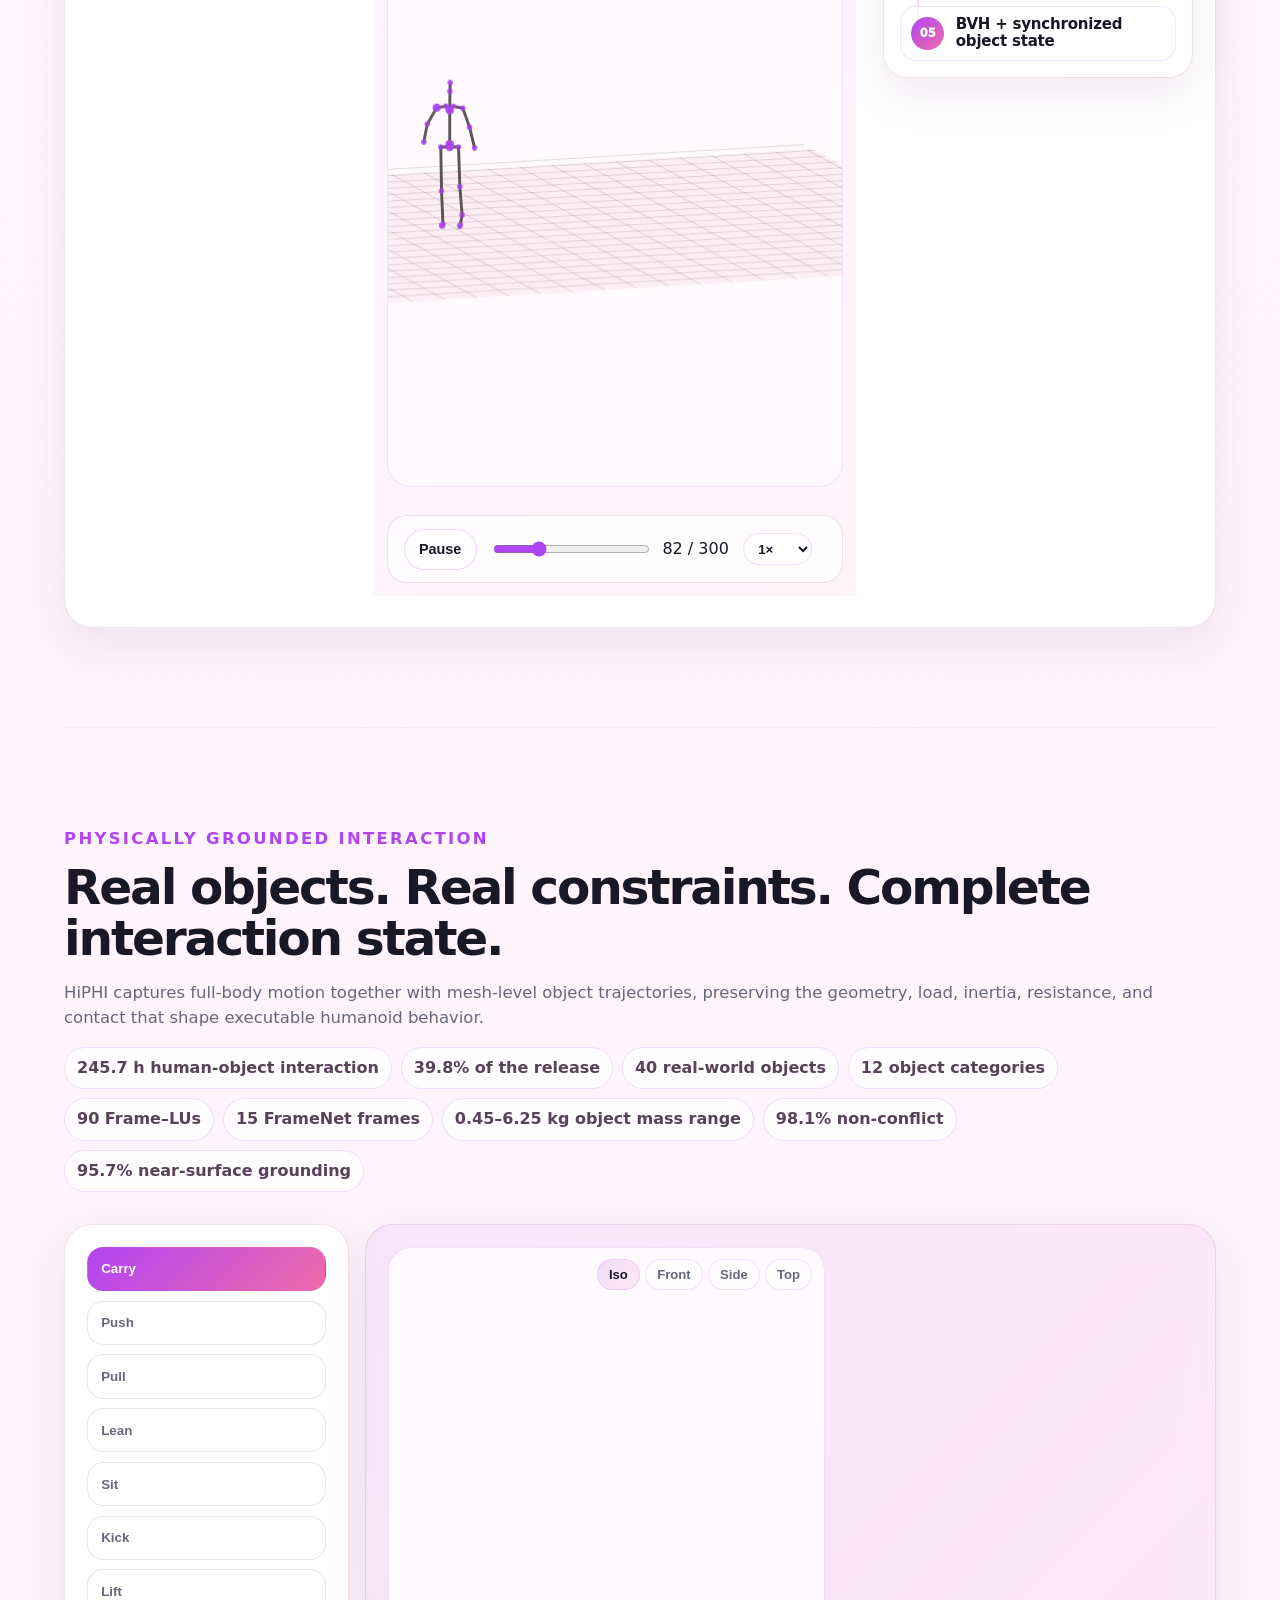
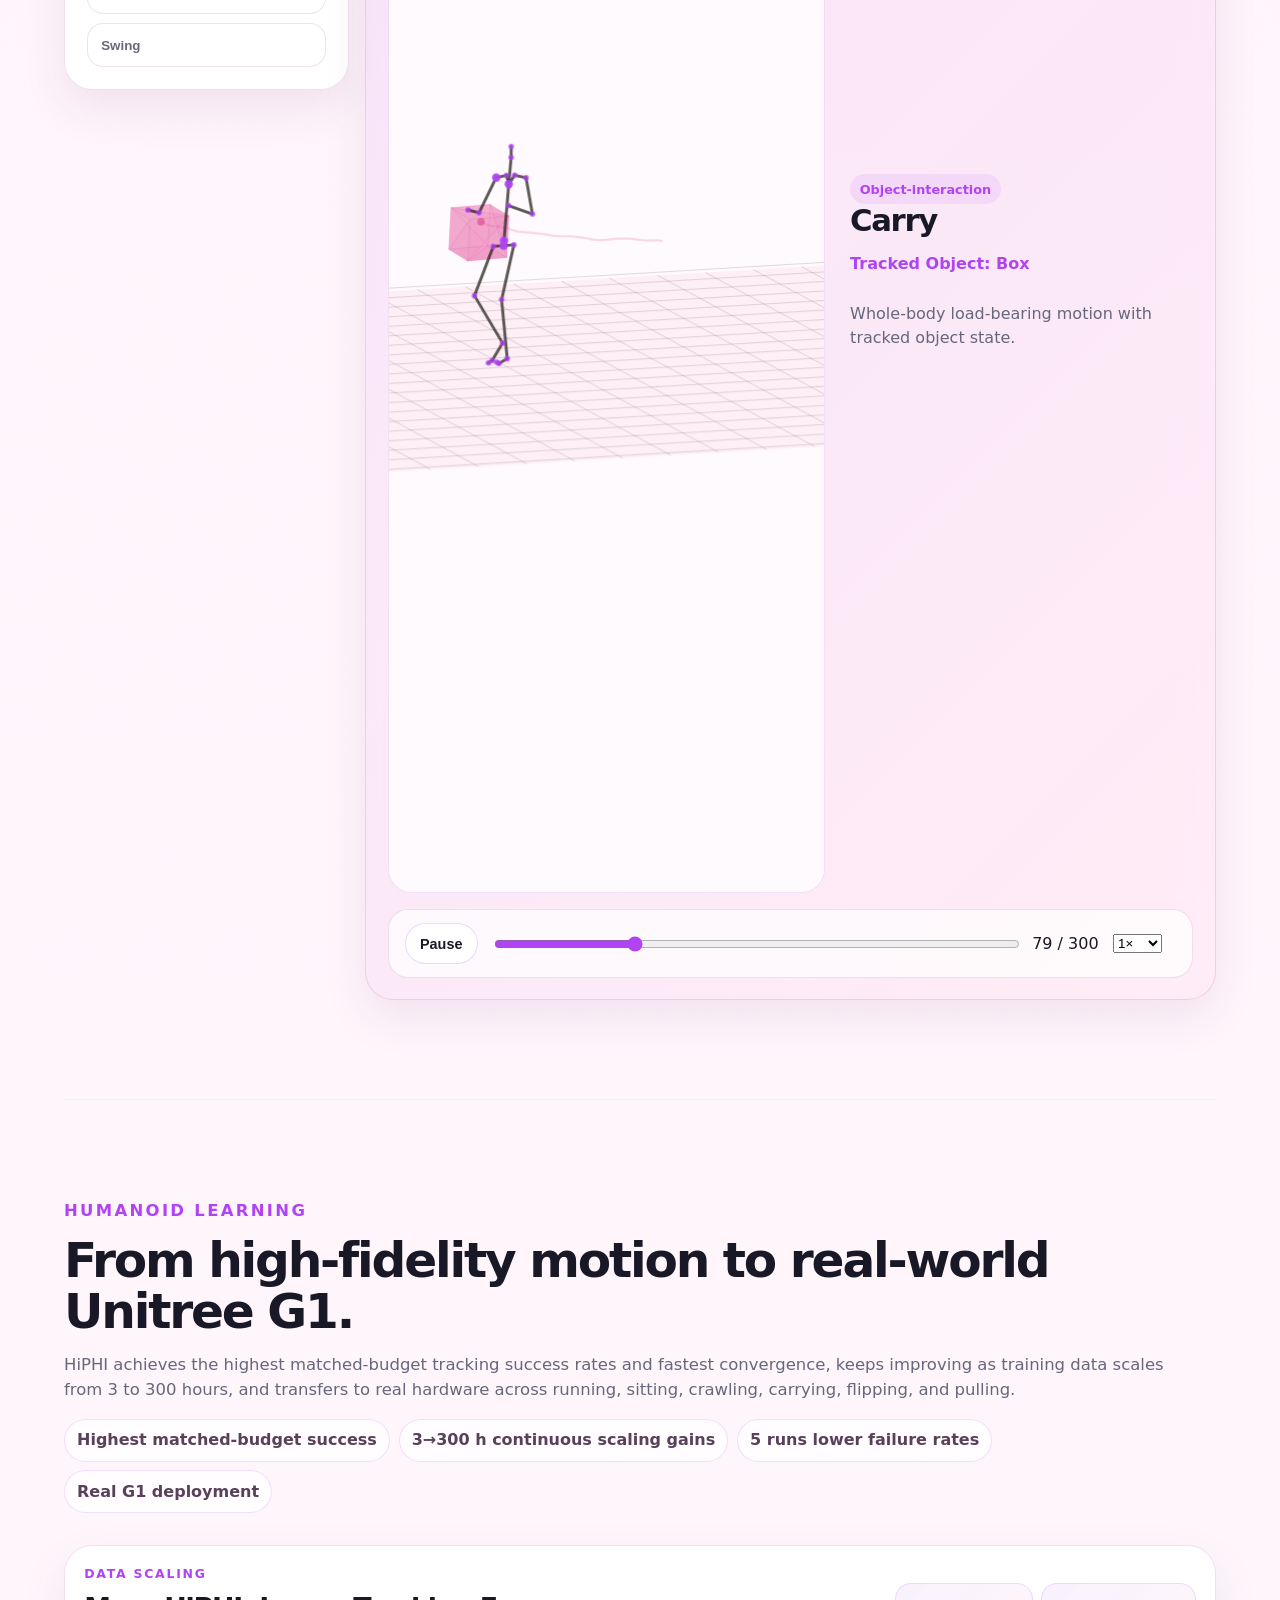
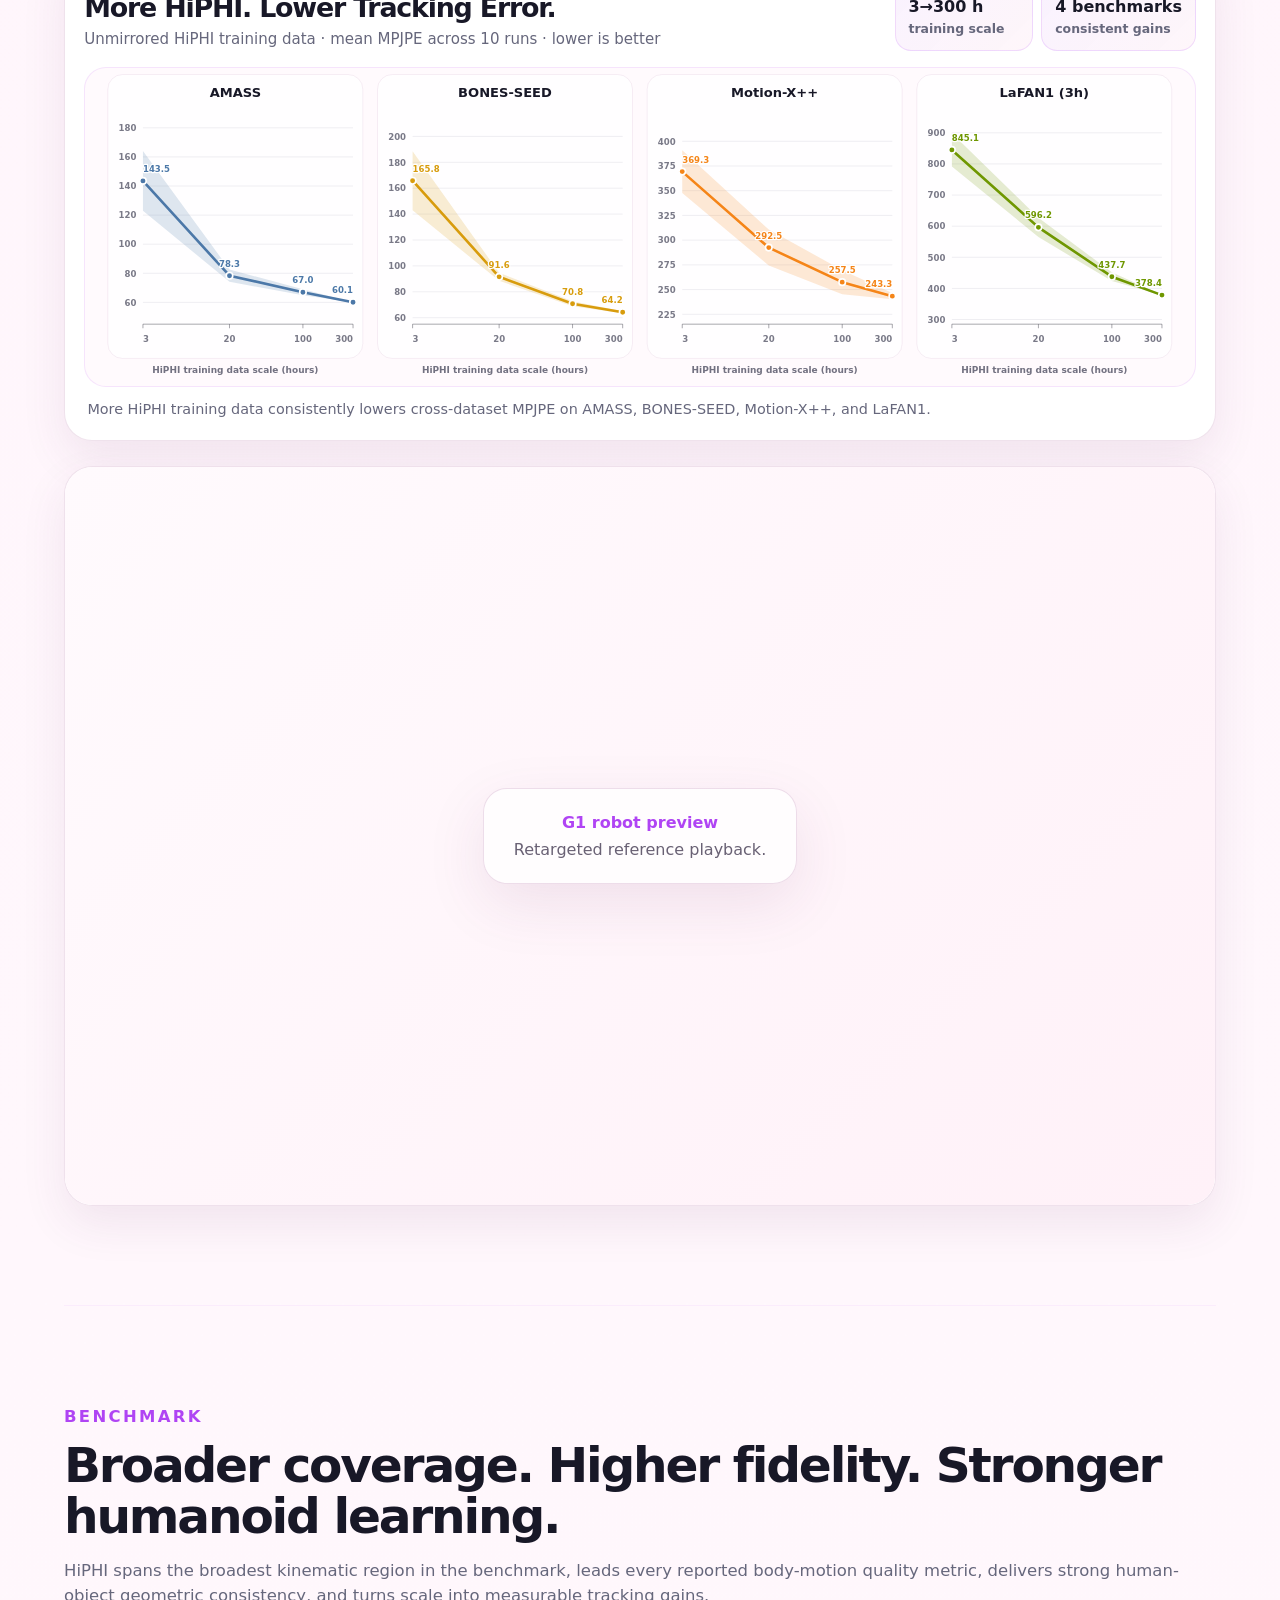
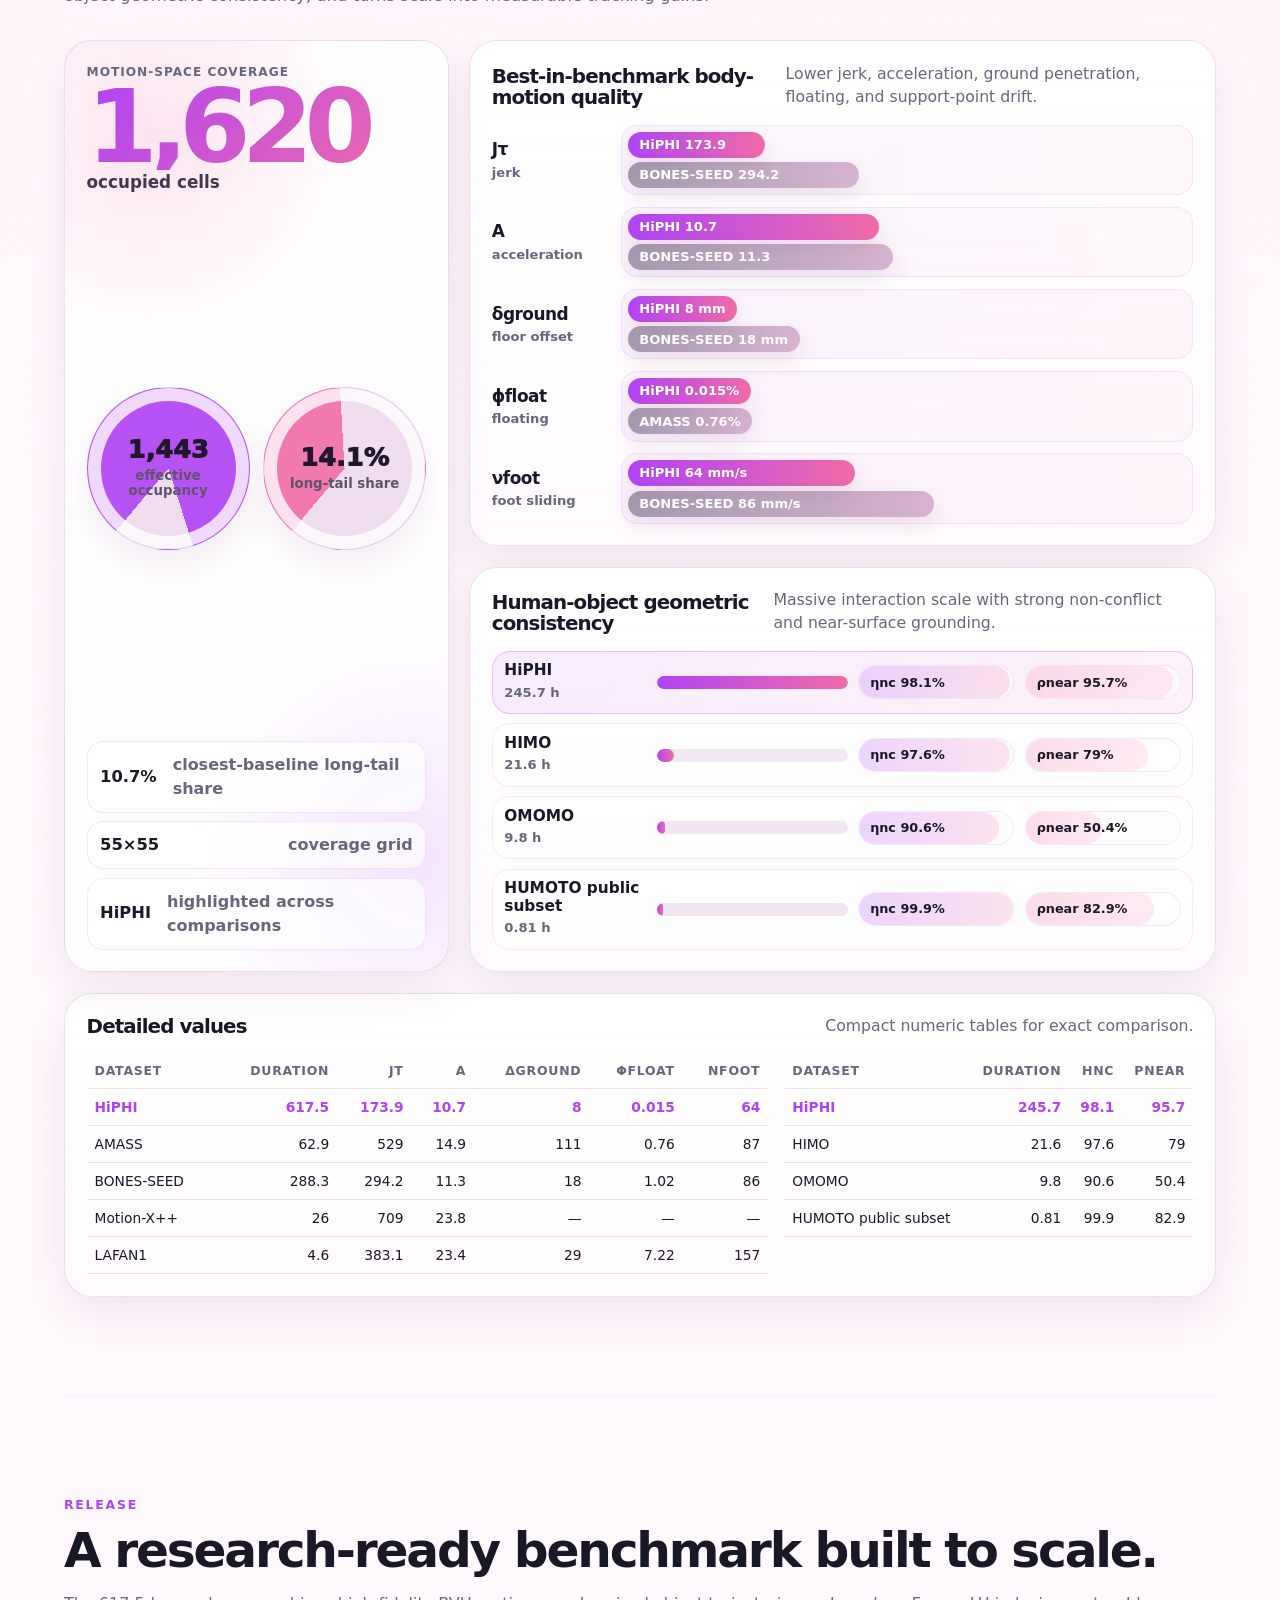
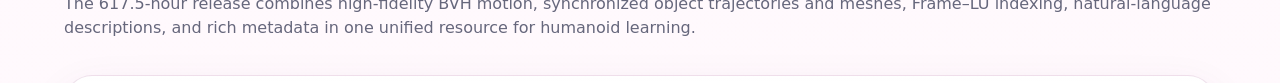
==== commit 3f10a568: "Announce CoRL 2026 acceptance" ====
--- a/full.html
+++ b/full.html
@@ -35,6 +35,7 @@
           <div class="hero-copy">
             <h1 class="hero-wordmark" aria-label="HiPHI"><span class="wordmark-hi">Hi</span><span class="wordmark-phi">PHI</span></h1>
             <h2 class="title-lines"><span>A Large-Scale Benchmark</span><span>for High-Precision Human Motion</span><span>and Object-Interaction</span></h2>
+            <p class="paper-venue">Accepted to CoRL 2026</p>
             <div class="paper-byline" aria-label="Paper authors and affiliations">
               <p class="author-list"><a class="author-link author-emphasis is-equal" href="https://jiahao-ji-777.github.io/" target="_blank" rel="noopener">Jiahao Ji</a><sup>1,2,*</sup>, <a class="author-link author-emphasis is-equal" href="https://astrorix.github.io/" target="_blank" rel="noopener">Ji Ma</a><sup>1,5,*</sup>, <span class="author-emphasis is-equal">Runhan Zhang</span><sup>1,3,*</sup>, <a class="author-link" href="https://ingrid789.github.io/IngridYu/" target="_blank" rel="noopener">Runyi Yu</a><sup>1,4</sup>, <a class="author-link" href="https://wenjiawang0312.github.io/" target="_blank" rel="noopener">Wenjia Wang</a><sup>1,5</sup>, Weiheng Chi<sup>1</sup>, Qianqian Peng<sup>1</sup>, Weichao Yan<sup>1</sup>, Yongfei Gu<sup>1</sup>, Ye Tian<sup>1</sup>, Ting Wu<sup>1</sup>, Longwei Li<sup>1</sup>, Chun Yuan<sup>3</sup>, <span class="author-emphasis is-corresponding">Ruoli Dai</span><sup>1,†</sup>, <a class="author-link author-emphasis is-corresponding" href="https://www.leihan.org/" target="_blank" rel="noopener">Lei Han</a><sup>1,†</sup></p>
               <p class="affiliation-list"><span><sup>1</sup>Noitom Robotics</span><span><sup>2</sup>National University of Singapore</span><span><sup>3</sup>SIGS, Tsinghua University</span><span><sup>4</sup>The Hong Kong University of Science and Technology</span><span><sup>5</sup>The University of Hong Kong</span></p>
--- a/static/css/hiphi.css
+++ b/static/css/hiphi.css
@@ -581,6 +581,15 @@
   margin-bottom: clamp(16px, 2vh, 26px);
 }
 .hero-title-cover .title-lines span { display: block; white-space: nowrap; }
+.paper-venue {
+  margin: 0;
+  padding: .5rem .9rem;
+  border: 1px solid rgba(176,68,244,.22);
+  border-radius: 999px;
+  background: linear-gradient(135deg, rgba(176,68,244,.13), rgba(240,107,168,.12));
+  color: #822eb5;
+  font-weight: 900;
+}
 .hero-title-cover .hero-lede {
   max-width: 1140px;
   font-size: clamp(1.35rem, 1.65vw, 2.05rem);
